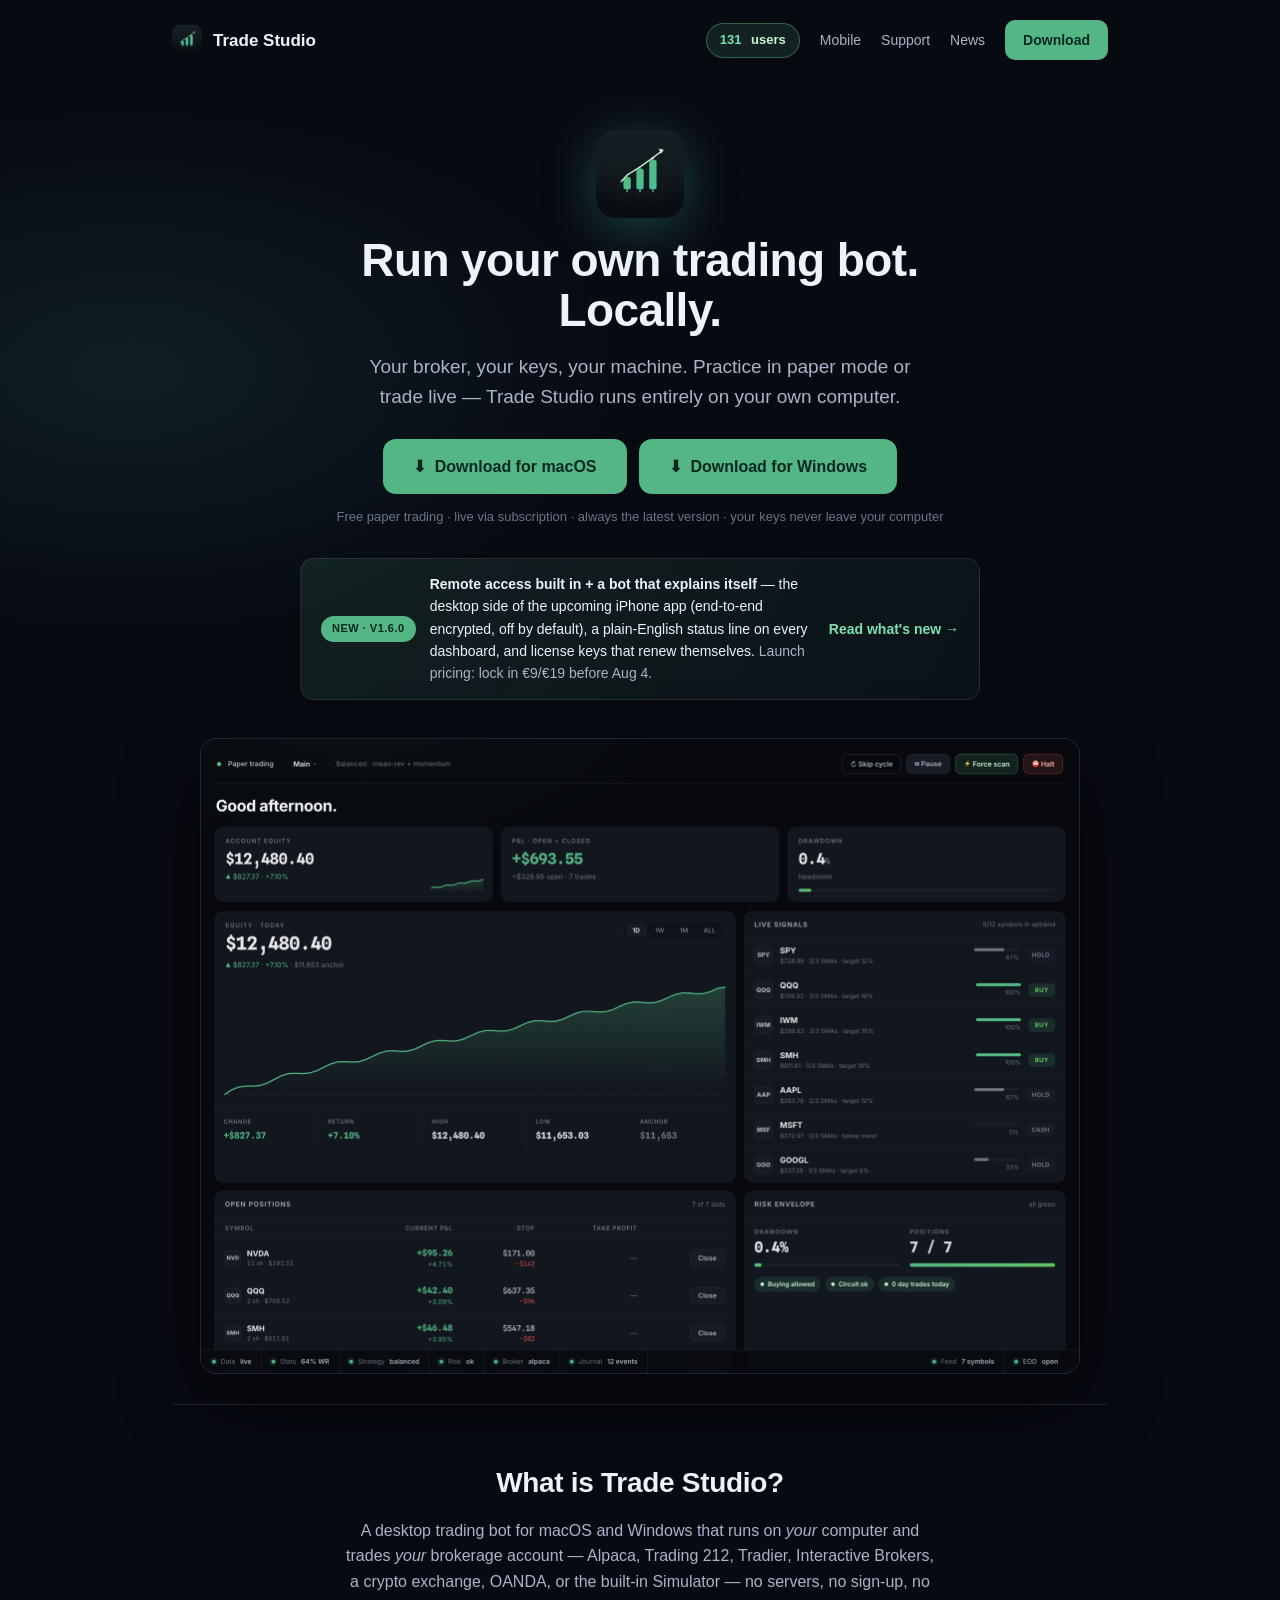
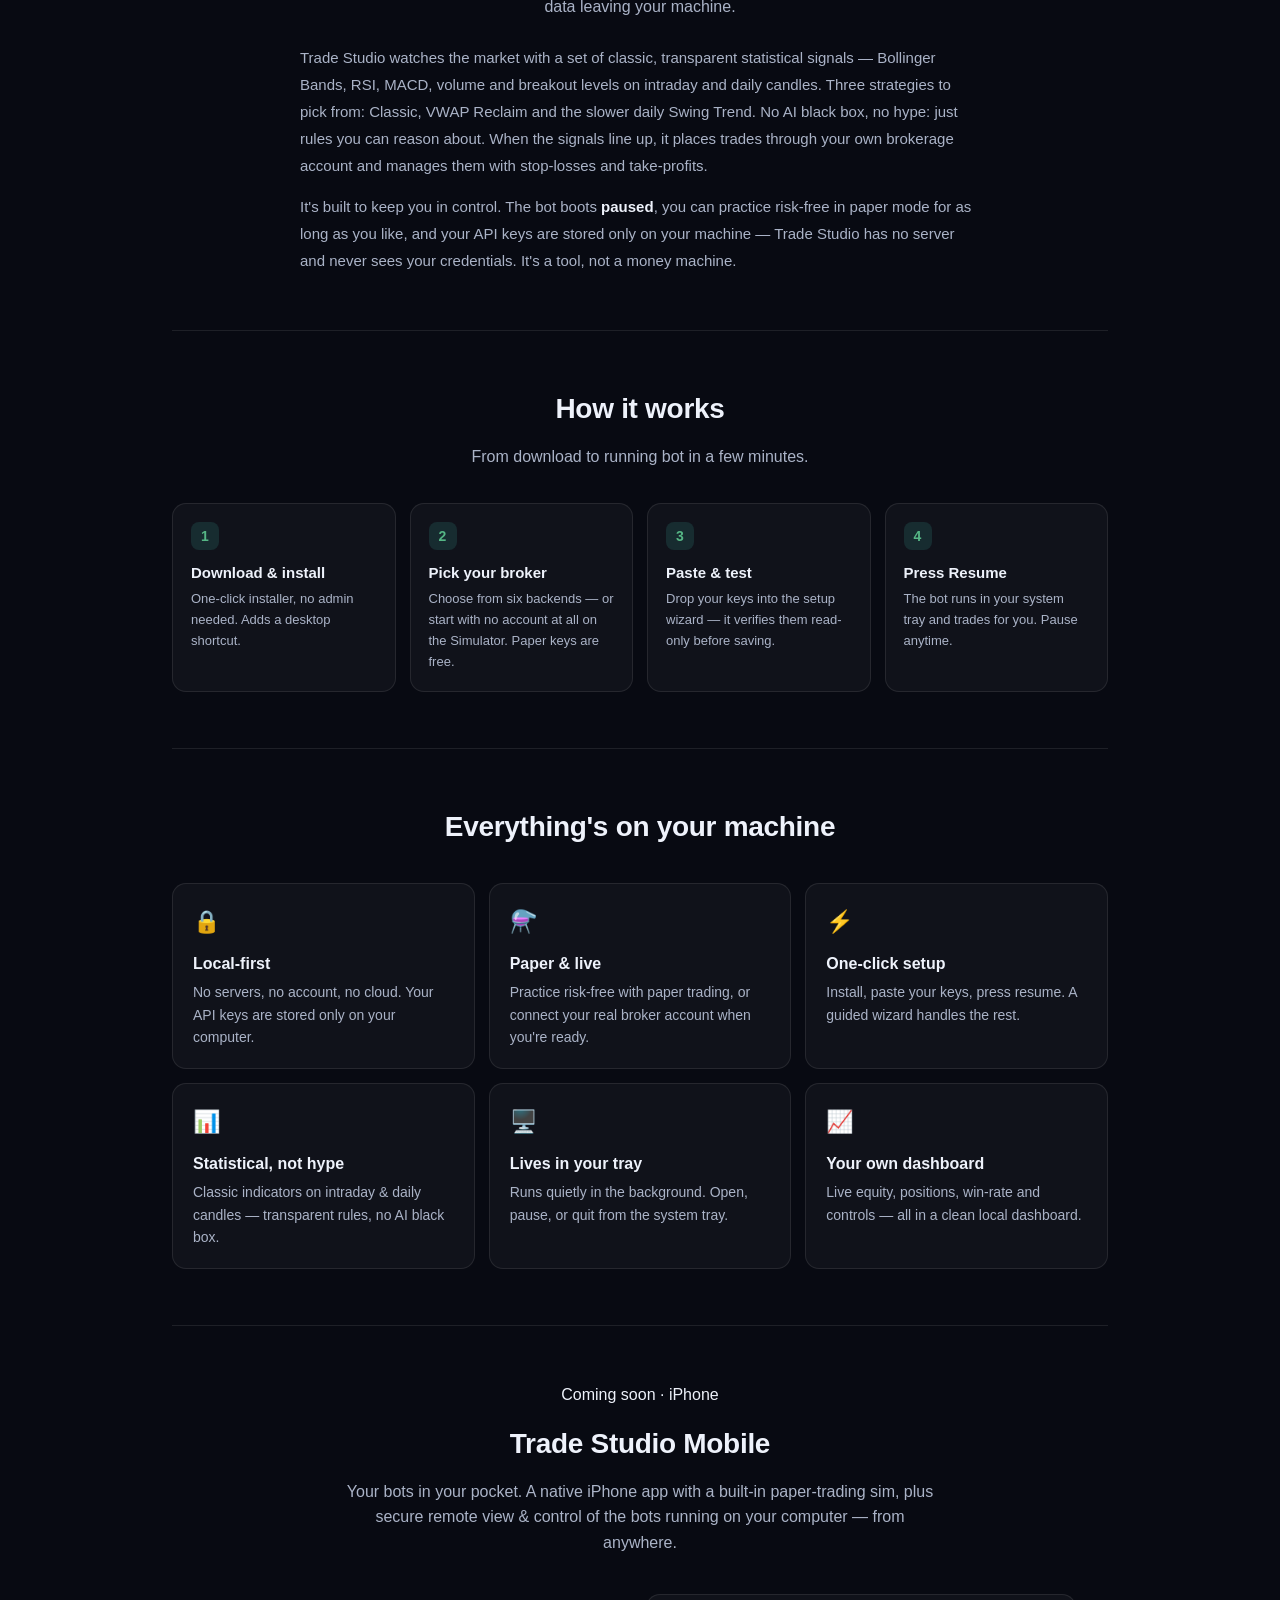
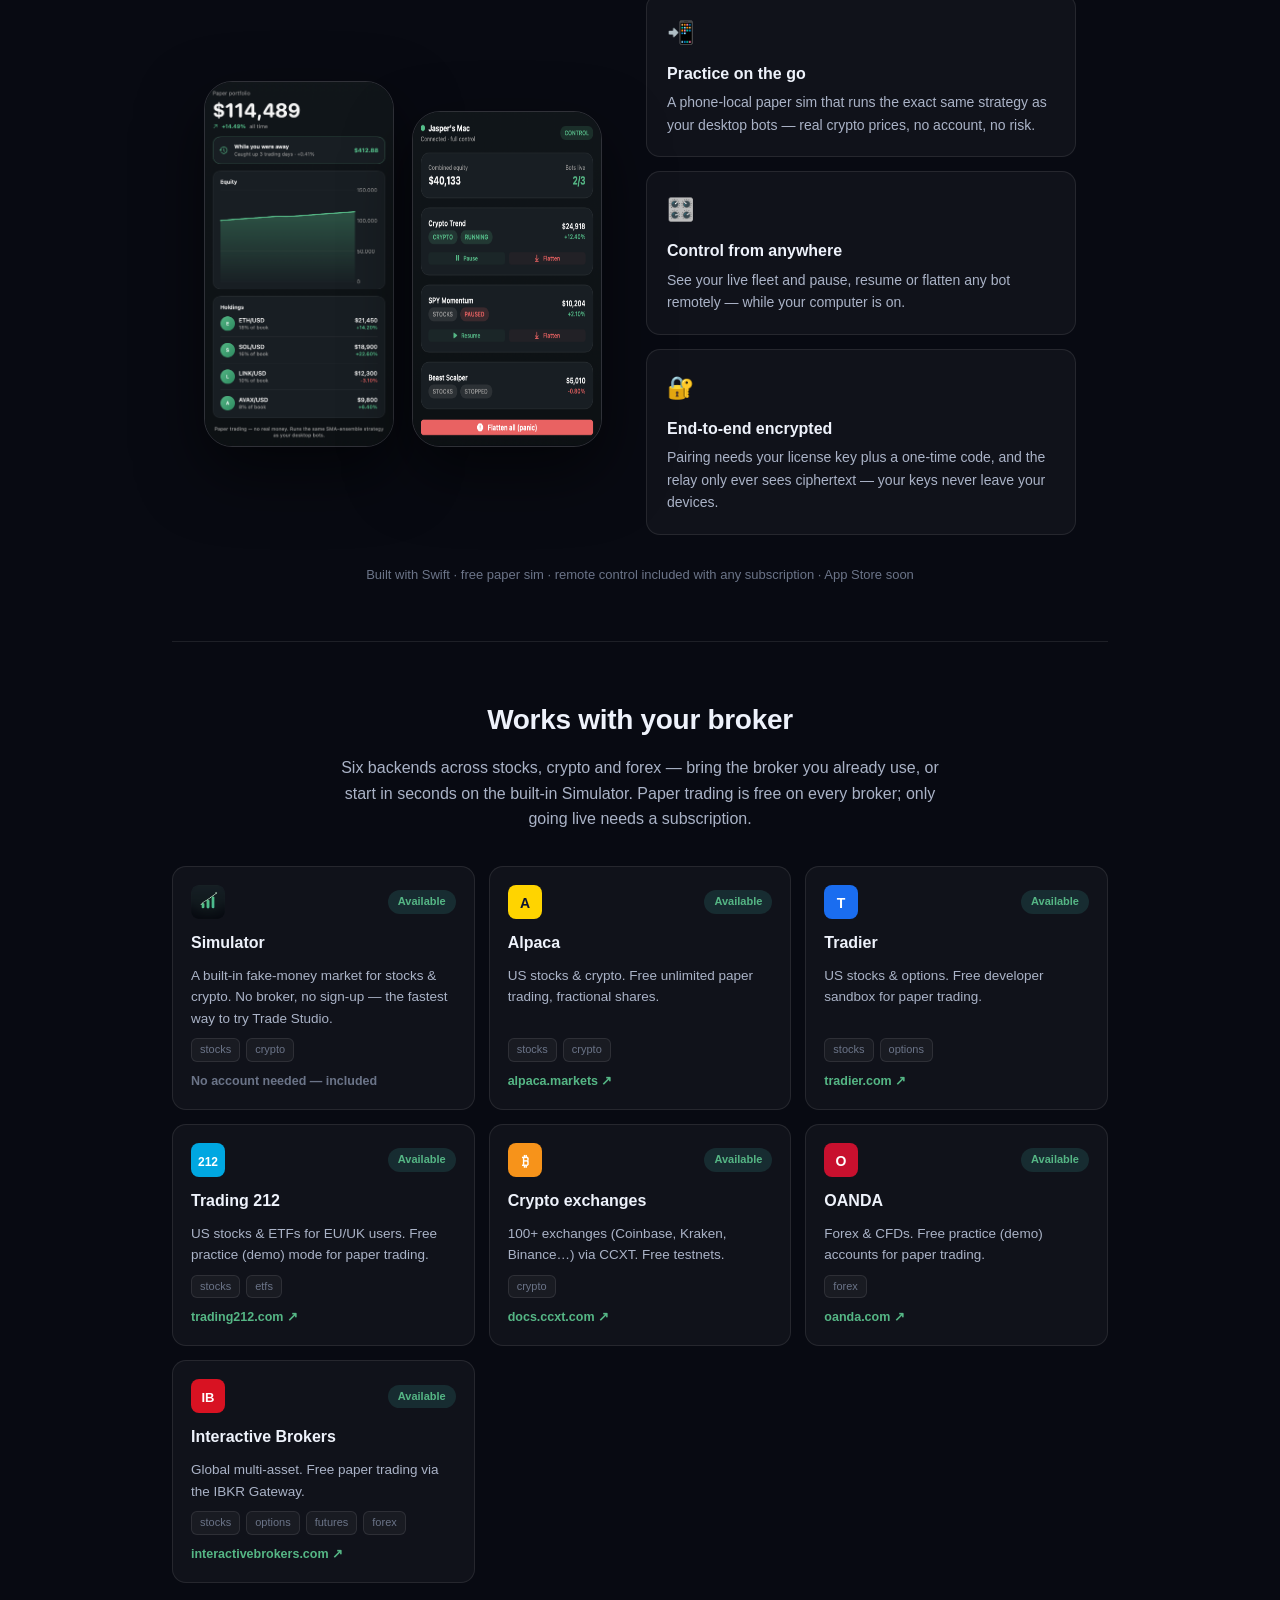
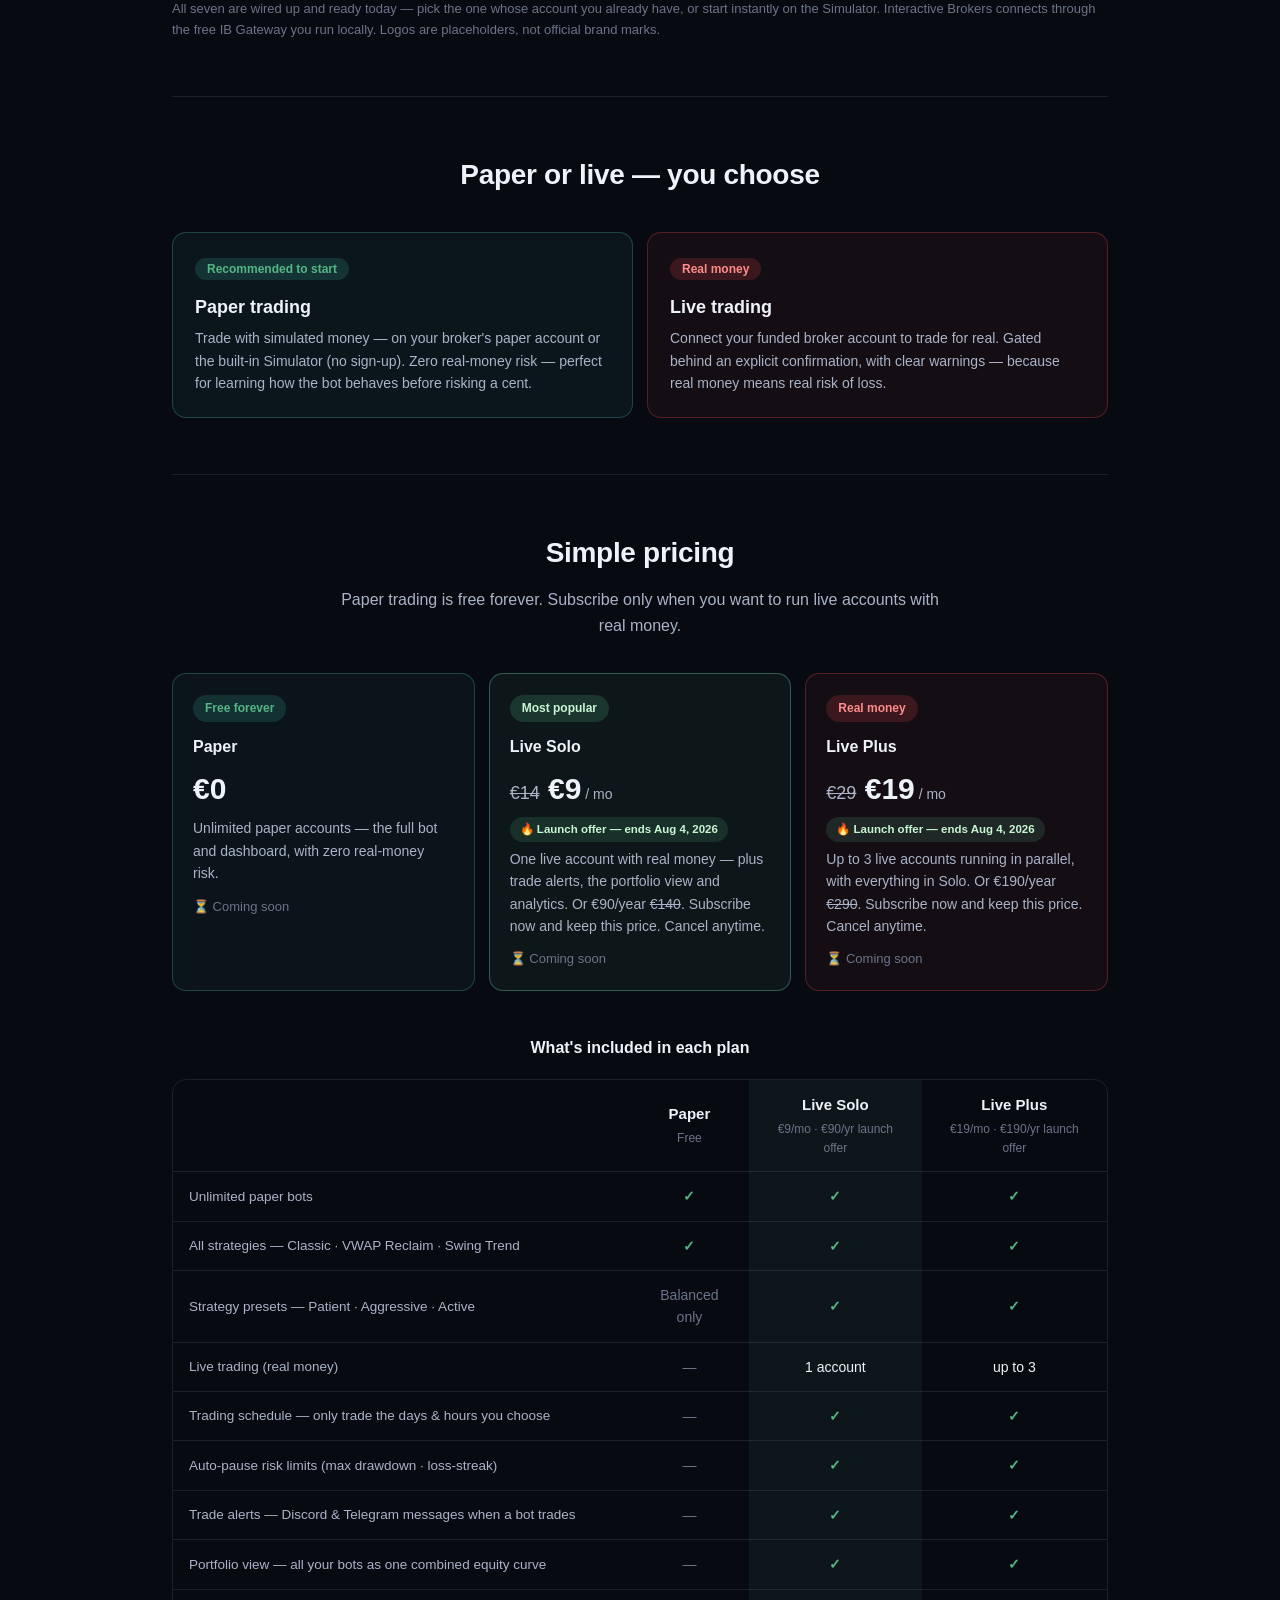
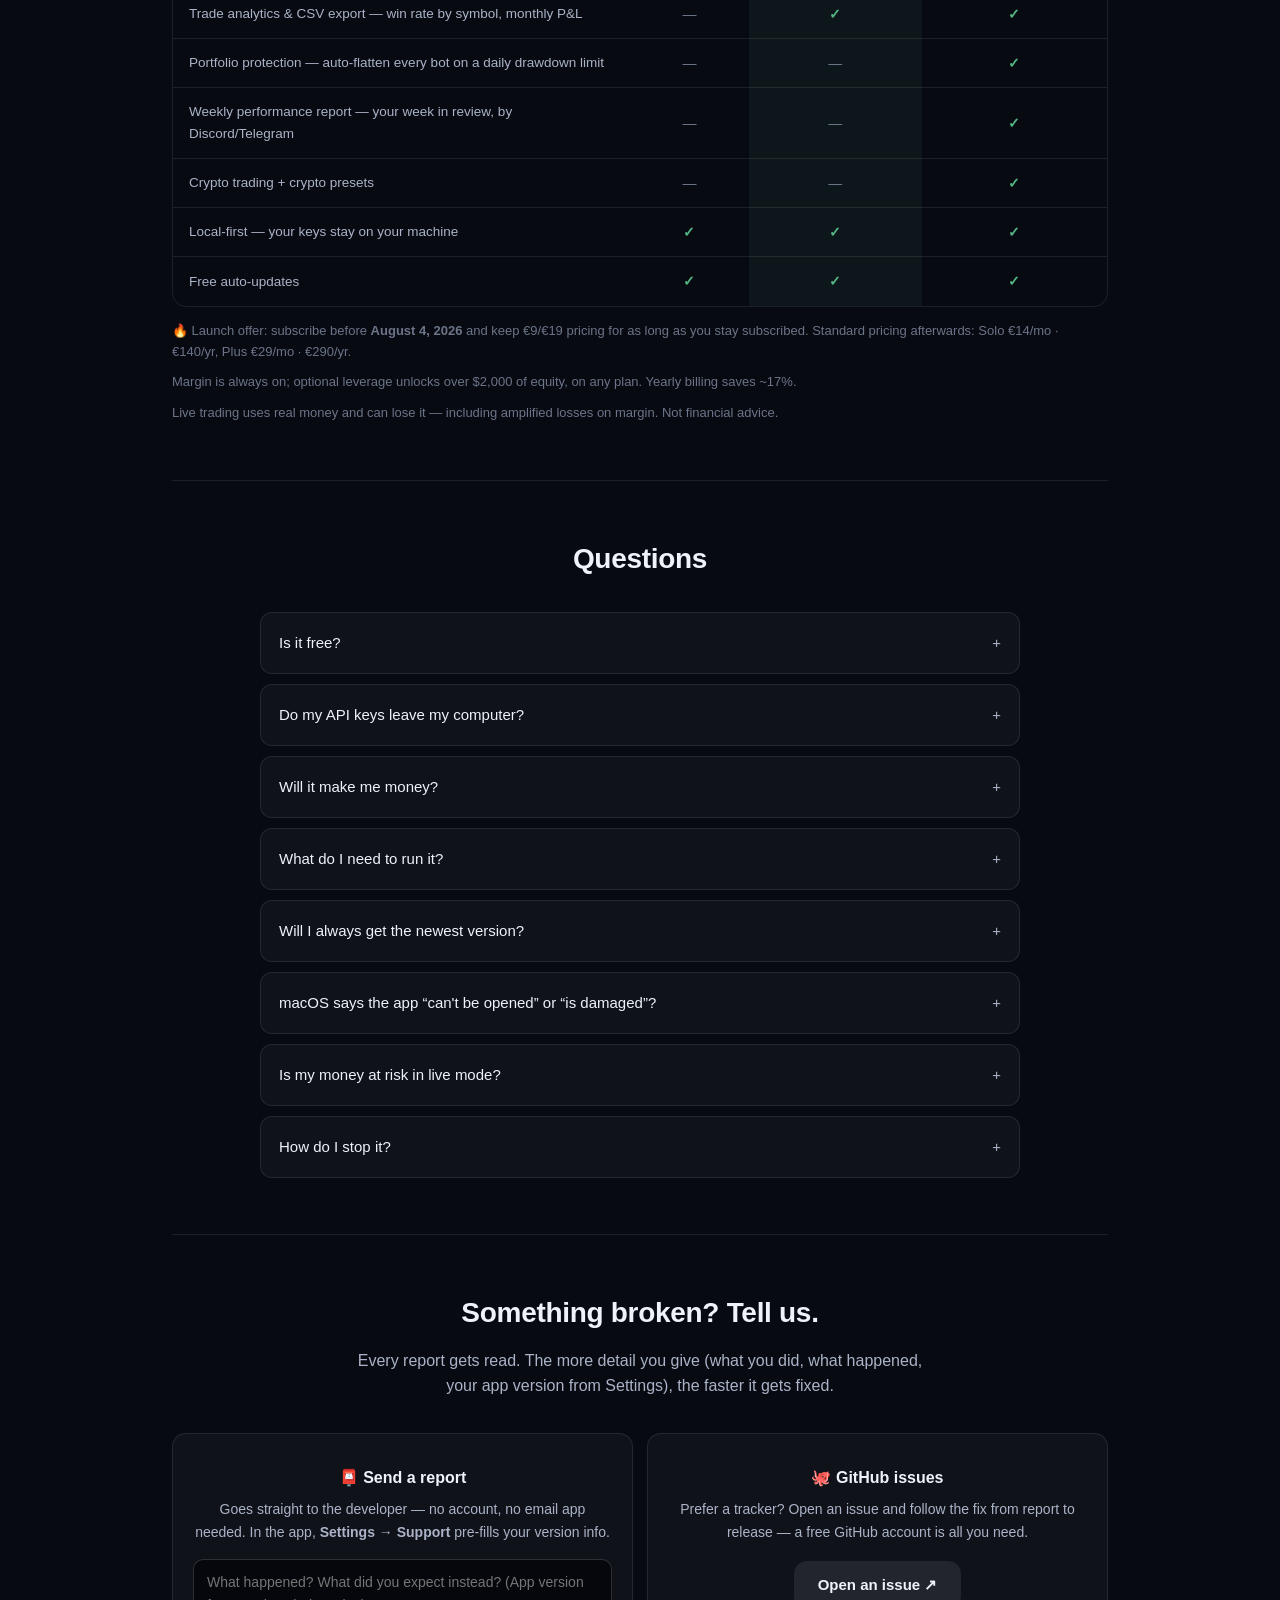
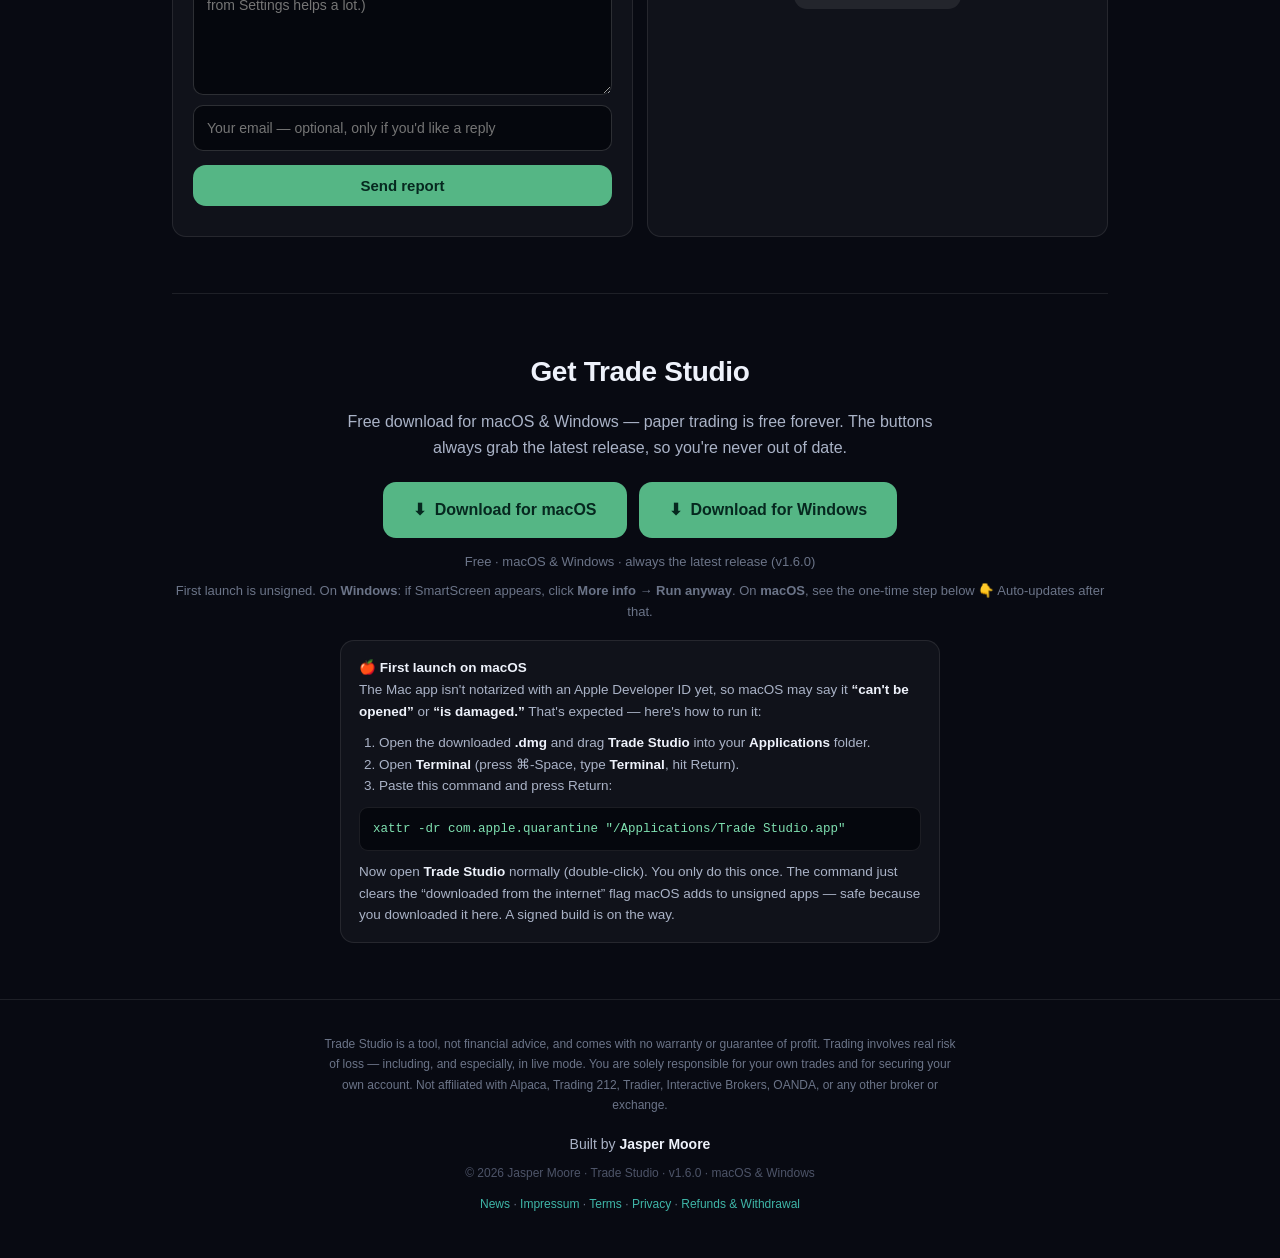
==== index.html @ c2484922 "Support section: report form + GitHub issues Co-Authored-By: Claude Fable 5 <noreply@anthropic.com>" ====
<!DOCTYPE html>
<html lang="en">
<head>
<meta charset="utf-8">
<meta name="viewport" content="width=device-width, initial-scale=1">
<title>Trade Studio — your own local trading bot</title>
<meta name="description" content="Run your own automated trading bot on your own computer. Your broker, your keys, your machine — stocks, crypto and forex. Paper or live. Free download for macOS and Windows.">
<link rel="icon" type="image/png" href="assets/icon.png">
<link rel="apple-touch-icon" href="assets/icon.png">
<meta property="og:title" content="Trade Studio — your own local trading bot">
<meta property="og:description" content="Run your own automated trading bot on your own computer. Your broker, your keys, your machine.">
<meta property="og:image" content="https://tradestudio.digga.ai/assets/og-logo.png">
<meta property="og:type" content="website">
<meta name="twitter:card" content="summary">
<meta name="twitter:image" content="https://tradestudio.digga.ai/assets/og-logo.png">
<style>
  :root{
    --bg:#080a12; --panel:rgba(255,255,255,0.035); --bd:rgba(255,255,255,0.09);
    --bd2:rgba(255,255,255,0.16); --tx:#eef2fb; --mut:#aab3c7; --faint:#6b7488;
    --teal:#55b685; --purple:#3fb6a8;
  }
  *{box-sizing:border-box;margin:0;padding:0}
  body{background:radial-gradient(1100px 520px at 70% -8%, rgba(85,182,133,0.16), transparent 60%),
       radial-gradient(900px 480px at 10% 4%, rgba(63,182,168,0.12), transparent 55%), var(--bg);
       color:var(--tx); font-family:-apple-system,Segoe UI,Roboto,Helvetica,Arial,sans-serif;
       line-height:1.6; -webkit-font-smoothing:antialiased}
  a{color:inherit;text-decoration:none}
  .wrap{max-width:980px;margin:0 auto;padding:0 22px}
  .sec{padding:56px 0;border-top:0.5px solid var(--bd)}
  .sec h2{font-size:28px;font-weight:600;letter-spacing:-0.3px;text-align:center}
  .sec .lead{font-size:16px;color:var(--mut);text-align:center;max-width:600px;margin:12px auto 0}
  nav{display:flex;align-items:center;justify-content:space-between;padding:20px 0}
  .brand{display:flex;align-items:center;gap:11px;font-weight:600;font-size:17px}
  .navdl{background:var(--teal);color:#06281f;font-weight:600;font-size:14px;padding:9px 18px;border-radius:10px}
  .navlink{font-size:14px;color:var(--mut);transition:color .12s}
  .navlink:hover{color:var(--tx)}
  .navright{display:flex;align-items:center;gap:20px}
  .userstab{position:relative;display:inline-flex;align-items:center;gap:6px;font-size:13px;font-weight:600;color:#c8f6d3;background:rgba(85,182,133,0.14);border:0.5px solid rgba(85,182,133,0.45);padding:6px 13px;border-radius:999px;overflow:hidden;white-space:nowrap}
  .userstab .js-users{color:#7fe0b0;font-weight:700}
  .userstab::after{content:"";position:absolute;top:0;left:-60%;width:55%;height:100%;background:linear-gradient(100deg,transparent,rgba(127,224,176,0.38),transparent);transform:skewX(-18deg);animation:usersShine 3.6s ease-in-out infinite;pointer-events:none}
  @keyframes usersShine{0%{left:-60%}60%{left:130%}100%{left:130%}}
  @media(prefers-reduced-motion:reduce){.userstab::after{animation:none}}
  .hero{text-align:center;padding:50px 0 30px}
  .hero h1{font-size:46px;font-weight:600;letter-spacing:-0.6px;line-height:1.08}
  .hero p.tag{font-size:19px;color:var(--mut);margin:16px auto 0;max-width:560px}
  .dl{display:inline-flex;align-items:center;gap:9px;background:var(--teal);color:#06281f;font-weight:600;
      font-size:16px;padding:15px 30px;border-radius:13px;margin-top:26px;transition:transform .12s, box-shadow .12s}
  .dl:hover{transform:translateY(-1px);box-shadow:0 10px 30px rgba(63,182,168,0.25)}
  .micro{font-size:13px;color:var(--faint);margin-top:13px}
  .cmdbox{margin:18px auto 0;max-width:600px;text-align:left;background:var(--panel);border:0.5px solid var(--bd);border-radius:14px;padding:16px 18px;font-size:13.5px;color:var(--mut);line-height:1.6}
  .cmdbox b{color:var(--tx)}
  .cmdbox code{display:block;margin:10px 0;padding:11px 13px;background:#05070d;border:0.5px solid var(--bd);border-radius:9px;color:#7fe0b0;font-family:ui-monospace,SFMono-Regular,Menlo,monospace;font-size:12.5px;overflow-x:auto;white-space:pre;user-select:all;-webkit-user-select:all}
  .newsbanner{display:flex;align-items:center;gap:14px;flex-wrap:wrap;justify-content:center;max-width:680px;margin:30px auto 0;background:linear-gradient(120deg, rgba(85,182,133,0.13), rgba(63,182,168,0.05));border:0.5px solid var(--bd);border-radius:14px;padding:14px 20px;text-align:left}
  .newsbanner .nb-pill{font-size:11px;font-weight:700;letter-spacing:.5px;text-transform:uppercase;color:#06281f;background:var(--teal);border-radius:999px;padding:4px 11px;white-space:nowrap}
  .newsbanner .nb-txt{flex:1;min-width:230px;font-size:14px;color:var(--tx)}
  .newsbanner .nb-txt span{color:var(--mut)}
  .newsbanner a.nb-link{color:#7fe0b0;font-weight:600;font-size:14px;white-space:nowrap}
  .soonbadge{display:inline-flex;align-items:center;gap:8px;background:rgba(85,182,133,0.14);border:0.5px solid rgba(85,182,133,0.4);color:#c8f6d3;font-size:13px;font-weight:600;padding:7px 16px;border-radius:999px;letter-spacing:.3px}
  .dl.soon{background:rgba(255,255,255,0.05);color:var(--mut);border:0.5px solid var(--bd2);box-shadow:none;cursor:default}
  .dl.soon:hover{transform:none;box-shadow:none}
  .navdl.soon{background:rgba(255,255,255,0.06);color:var(--mut)}
  .preview{margin:38px auto 0;max-width:880px;background:#0b1226;border:0.5px solid var(--bd);
           border-radius:16px;overflow:hidden;box-shadow:0 30px 80px rgba(0,0,0,0.45)}
  .pv-bar{display:flex;align-items:center;gap:10px;padding:12px 16px;border-bottom:0.5px solid var(--bd);background:#0d1430}
  .pv-bar .dot{width:8px;height:8px;border-radius:50%;background:var(--teal)}
  .pv-bar .nm{font-size:12px;font-weight:600;color:#9aa4ba;letter-spacing:.7px;text-transform:uppercase}
  .pv-bar .st{font-size:12px;color:var(--faint)}
  .pv-body{padding:18px}
  .pv-card{background:linear-gradient(120deg, rgba(85,182,133,0.14), rgba(63,182,168,0.06));border:0.5px solid var(--bd);border-radius:12px;padding:15px 17px}
  .pv-card .eq{font-size:26px;font-weight:600}
  .pv-card .sub{font-size:13px;color:var(--mut);margin-top:2px}
  .pv-label{font-size:11px;color:var(--faint);letter-spacing:.6px;text-transform:uppercase;margin:18px 0 8px}
  .pv-chart{background:rgba(255,255,255,0.02);border:0.5px solid var(--bd);border-radius:12px;padding:10px}
  .pv-stats{display:grid;grid-template-columns:repeat(auto-fit,minmax(118px,1fr));gap:10px}
  .pv-stat{background:rgba(255,255,255,0.02);border:0.5px solid var(--bd);border-radius:12px;padding:13px 15px}
  .pv-stat .lbl{font-size:10px;color:var(--faint);letter-spacing:.5px;text-transform:uppercase}
  .pv-stat .big{font-size:22px;font-weight:600;margin-top:5px;color:var(--tx)}
  .pv-stat .big .pct{font-size:13px;color:var(--mut)}
  .pv-stat .up{font-size:12px;color:#55c08a;margin-top:3px}
  .pv-stat .sub2{font-size:11px;color:var(--mut);margin-top:3px}
  .pv-sig{margin-top:14px;display:flex;flex-direction:column}
  .pv-sigrow{display:flex;align-items:center;gap:10px;padding:9px 4px;border-top:0.5px solid var(--bd)}
  .pv-sigrow .sy{font-size:13px;font-weight:700;color:var(--tx);width:48px}
  .pv-sigrow .meta{flex:1;font-size:11.5px;color:var(--mut)}
  .pv-sigrow .tag{font-size:10px;font-weight:700;letter-spacing:.4px;padding:3px 9px;border-radius:6px;white-space:nowrap}
  .pv-sigrow .tag.buy{background:rgba(85,182,133,0.16);color:#7fe0b0}
  .pv-sigrow .tag.hold{background:rgba(255,255,255,0.06);color:var(--mut)}
  .pv-sigrow .tag.cash{background:rgba(255,255,255,0.04);color:var(--faint)}
  .pv-ctrls{display:grid;grid-template-columns:repeat(4,1fr);gap:9px;margin-top:14px}
  .chip{background:rgba(255,255,255,0.04);border:0.5px solid var(--bd);border-radius:9px;padding:9px 0;text-align:center;font-size:12px;color:#cdd4e2}
  .chip.go{background:rgba(63,182,168,0.14);border-color:rgba(63,182,168,0.4);color:var(--teal);font-weight:600}
  .watch{display:inline-flex;align-items:center;gap:7px;font-size:14px;color:var(--teal);font-weight:600;margin-top:16px}
  .steps{display:grid;grid-template-columns:repeat(4,1fr);gap:14px;margin-top:34px}
  .step{background:var(--panel);border:0.5px solid var(--bd);border-radius:14px;padding:18px}
  .step .n{width:28px;height:28px;border-radius:8px;background:rgba(63,182,168,0.16);color:var(--teal);font-weight:700;display:flex;align-items:center;justify-content:center;font-size:14px}
  .step h3{font-size:15px;font-weight:600;margin:11px 0 4px}
  .step p{font-size:13px;color:var(--mut)}
  .feats{display:grid;grid-template-columns:repeat(3,1fr);gap:14px;margin-top:34px}
  .feat{background:var(--panel);border:0.5px solid var(--bd);border-radius:14px;padding:20px}
  .feat .ic{font-size:22px}
  .feat h3{font-size:16px;font-weight:600;margin:11px 0 5px}
  .feat p{font-size:14px;color:var(--mut)}
  .brokers{display:grid;grid-template-columns:repeat(3,1fr);gap:14px;margin-top:34px}
  .broker{display:flex;flex-direction:column;gap:9px;background:var(--panel);border:0.5px solid var(--bd);border-radius:14px;padding:18px;color:inherit;transition:transform .12s, border-color .12s}
  a.broker:hover{transform:translateY(-2px);border-color:var(--bd2)}
  .bk-top{display:flex;align-items:center;justify-content:space-between}
  .bk-logo{display:inline-flex}
  .bk-badge{font-size:11px;font-weight:600;padding:3px 10px;border-radius:999px}
  .bk-badge.ok{background:rgba(63,182,168,0.16);color:var(--teal)}
  .bk-badge.soon{background:rgba(85,182,133,0.16);color:#c8f6d3}
  .broker h3{font-size:16px;font-weight:600;margin-top:2px}
  .broker p{font-size:13.5px;color:var(--mut);flex:1}
  .bk-tags{display:flex;flex-wrap:wrap;gap:6px}
  .bk-tags span{font-size:11px;color:var(--faint);background:rgba(255,255,255,0.04);border:0.5px solid var(--bd);border-radius:6px;padding:2px 8px}
  .bk-link{font-size:12.5px;color:var(--teal);font-weight:600}
  .broker.builtin .bk-link{color:var(--faint)}
  .cmp-title{font-size:16px;font-weight:600;text-align:center;margin-top:44px}
  .cmp-wrap{overflow-x:auto;margin-top:18px;border:0.5px solid var(--bd);border-radius:14px}
  .cmp{width:100%;min-width:580px;border-collapse:collapse;font-size:14px}
  .cmp th,.cmp td{padding:13px 16px;text-align:center;border-bottom:0.5px solid var(--bd)}
  .cmp tbody tr:last-child th,.cmp tbody tr:last-child td{border-bottom:0}
  .cmp thead th{font-size:15px;font-weight:600;color:var(--tx)}
  .cmp thead th small{display:block;font-size:12px;font-weight:500;color:var(--faint);margin-top:3px}
  .cmp tbody th{text-align:left;font-weight:500;color:var(--mut);font-size:13.5px}
  .cmp td{color:var(--tx)}
  .cmp .yes{color:var(--teal);font-weight:700}
  .cmp .no{color:var(--faint)}
  .cmp .hl{background:rgba(85,182,133,0.07)}
  .modes{display:grid;grid-template-columns:1fr 1fr;gap:14px;margin-top:34px}
  .mode{border-radius:14px;padding:22px;border:0.5px solid var(--bd)}
  .mode.paper{background:rgba(63,182,168,0.07);border-color:rgba(63,182,168,0.3)}
  .mode.live{background:rgba(226,75,74,0.06);border-color:rgba(226,75,74,0.3)}
  .mode .badge{font-size:12px;font-weight:600;padding:4px 12px;border-radius:999px}
  .mode.paper .badge{background:rgba(63,182,168,0.18);color:var(--teal)}
  .mode.live .badge{background:rgba(226,75,74,0.18);color:#ff8c8c}
  .mode h3{font-size:18px;font-weight:600;margin:12px 0 6px}
  .mode p{font-size:14px;color:var(--mut)}
  .faq{max-width:760px;margin:30px auto 0;display:flex;flex-direction:column;gap:10px}
  .faq details{background:var(--panel);border:0.5px solid var(--bd);border-radius:12px;padding:4px 18px}
  .faq summary{cursor:pointer;padding:14px 0;font-weight:500;font-size:15px;list-style:none}
  .faq summary::-webkit-details-marker{display:none}
  .faq summary::after{content:"+";float:right;color:var(--mut)}
  .faq details[open] summary::after{content:"–"}
  .faq p{font-size:14px;color:var(--mut);padding:0 0 16px}
  .cta{text-align:center}
  footer{border-top:0.5px solid var(--bd);padding:34px 0 44px;text-align:center}
  footer .disc{font-size:12px;color:var(--faint);max-width:640px;margin:0 auto;line-height:1.7}
  footer .by{font-size:14px;color:var(--mut);margin-top:18px}
  footer .by b{color:var(--tx);font-weight:600}
  footer .cr{font-size:12px;color:#4d5468;margin-top:8px}
  @media(max-width:760px){.hero h1{font-size:34px}.feats,.steps,.modes,.brokers,.pv-ctrls{grid-template-columns:1fr}.pv-ctrls{grid-template-columns:repeat(2,1fr)}}
</style>
</head>
<body>
<div class="wrap">
  <nav>
    <span class="brand">
      <img src="assets/icon.png" width="30" height="30" alt="Trade Studio" style="display:block">
      Trade Studio
    </span>
    <span class="navright">
      <span class="userstab" title="Installs to date, from GitHub release downloads"><span class="js-users">131</span>&nbsp;users</span>
      <a class="navlink" href="#mobile">Mobile</a>
      <a class="navlink" href="#support">Support</a>
      <a class="navlink" href="news.html">News</a>
      <a class="navdl" href="#get">Download</a>
    </span>
  </nav>

  <section class="hero">
    <img src="assets/icon.png" width="88" height="88" alt="Trade Studio" style="display:block;margin:0 auto;filter:drop-shadow(0 10px 26px rgba(63,182,168,.34))">
    <h1 style="margin-top:18px">Run your own trading bot.<br>Locally.</h1>
    <p class="tag">Your broker, your keys, your machine. Practice in paper mode or trade live — Trade Studio runs entirely on your own computer.</p>
    <div style="display:flex;gap:12px;justify-content:center;flex-wrap:wrap;margin-top:26px">
      <a class="dl" href="https://github.com/moorejasper060-oss/trade-studio/releases/latest/download/TradeStudio.dmg" style="margin-top:0">⬇&nbsp; Download for macOS</a>
      <a class="dl" href="https://github.com/moorejasper060-oss/trade-studio/releases/latest/download/TradeStudio-Setup.exe" style="margin-top:0">⬇&nbsp; Download for Windows</a>
    </div>
    <div class="micro">Free paper trading · live via subscription · always the latest version · your keys never leave your computer</div>

    <div class="newsbanner">
      <span class="nb-pill">New · v1.6.0</span>
      <div class="nb-txt"><b>Remote access built in + a bot that explains itself</b> — the desktop side of the upcoming iPhone app (end-to-end encrypted, off by default), a plain-English status line on every dashboard, and license keys that renew themselves. <span>Launch pricing: lock in €9/€19 before Aug 4.</span></div>
      <a class="nb-link" href="news.html">Read what's new →</a>
    </div>

    <div class="preview" aria-label="The Trade Studio dashboard">
      <img src="assets/dashboard.png" width="1760" height="1271" loading="lazy"
           alt="The Trade Studio dashboard — live account equity, profit and loss, signals and open positions"
           style="display:block;width:100%;height:auto">
    </div>
  </section>

  <section class="sec">
    <h2>What is Trade Studio?</h2>
    <p class="lead">A desktop trading bot for macOS and Windows that runs on <em>your</em> computer and trades <em>your</em> brokerage account — Alpaca, Trading 212, Tradier, Interactive Brokers, a crypto exchange, OANDA, or the built-in Simulator — no servers, no sign-up, no data leaving your machine.</p>
    <div style="max-width:680px;margin:24px auto 0;color:var(--mut);font-size:15px;line-height:1.8">
      <p>Trade Studio watches the market with a set of classic, transparent statistical signals — Bollinger Bands, RSI, MACD, volume and breakout levels on intraday and daily candles. Three strategies to pick from: Classic, VWAP Reclaim and the slower daily Swing Trend. No AI black box, no hype: just rules you can reason about. When the signals line up, it places trades through your own brokerage account and manages them with stop-losses and take-profits.</p>
      <p style="margin-top:14px">It's built to keep you in control. The bot boots <strong style="color:var(--tx)">paused</strong>, you can practice risk-free in paper mode for as long as you like, and your API keys are stored only on your machine — Trade Studio has no server and never sees your credentials. It's a tool, not a money machine.</p>
    </div>
  </section>

  <section class="sec" id="how">
    <h2>How it works</h2>
    <p class="lead">From download to running bot in a few minutes.</p>
    <div class="steps">
      <div class="step"><div class="n">1</div><h3>Download &amp; install</h3><p>One-click installer, no admin needed. Adds a desktop shortcut.</p></div>
      <div class="step"><div class="n">2</div><h3>Pick your broker</h3><p>Choose from six backends — or start with no account at all on the Simulator. Paper keys are free.</p></div>
      <div class="step"><div class="n">3</div><h3>Paste &amp; test</h3><p>Drop your keys into the setup wizard — it verifies them read-only before saving.</p></div>
      <div class="step"><div class="n">4</div><h3>Press Resume</h3><p>The bot runs in your system tray and trades for you. Pause anytime.</p></div>
    </div>
  </section>

  <section class="sec">
    <h2>Everything's on your machine</h2>
    <div class="feats">
      <div class="feat"><div class="ic">🔒</div><h3>Local-first</h3><p>No servers, no account, no cloud. Your API keys are stored only on your computer.</p></div>
      <div class="feat"><div class="ic">⚗️</div><h3>Paper &amp; live</h3><p>Practice risk-free with paper trading, or connect your real broker account when you're ready.</p></div>
      <div class="feat"><div class="ic">⚡</div><h3>One-click setup</h3><p>Install, paste your keys, press resume. A guided wizard handles the rest.</p></div>
      <div class="feat"><div class="ic">📊</div><h3>Statistical, not hype</h3><p>Classic indicators on intraday &amp; daily candles — transparent rules, no AI black box.</p></div>
      <div class="feat"><div class="ic">🖥️</div><h3>Lives in your tray</h3><p>Runs quietly in the background. Open, pause, or quit from the system tray.</p></div>
      <div class="feat"><div class="ic">📈</div><h3>Your own dashboard</h3><p>Live equity, positions, win-rate and controls — all in a clean local dashboard.</p></div>
    </div>
  </section>

  <section class="sec" id="mobile">
    <div style="text-align:center">
      <span class="nb-pill" style="display:inline-block;margin-bottom:14px">Coming soon · iPhone</span>
      <h2>Trade Studio Mobile</h2>
      <p class="lead">Your bots in your pocket. A native iPhone app with a built-in paper-trading sim, plus secure remote view &amp; control of the bots running on your computer — from anywhere.</p>
    </div>
    <div style="display:flex;gap:44px;align-items:center;justify-content:center;flex-wrap:wrap;margin-top:38px">
      <div style="display:flex;gap:18px;flex-shrink:0">
        <img src="assets/mobile-sim.png" alt="Trade Studio Mobile — the paper-trading sim" width="190" loading="lazy"
             style="width:190px;height:auto;border-radius:28px;border:1px solid var(--bd2);box-shadow:0 26px 64px rgba(0,0,0,.55)">
        <img src="assets/mobile-remote.png" alt="Trade Studio Mobile — remote control of your bots" width="190" loading="lazy"
             style="width:190px;height:auto;border-radius:28px;border:1px solid var(--bd2);box-shadow:0 26px 64px rgba(0,0,0,.55);margin-top:30px">
      </div>
      <div style="display:flex;flex-direction:column;gap:14px;max-width:430px">
        <div class="feat"><div class="ic">📲</div><h3>Practice on the go</h3><p>A phone-local paper sim that runs the exact same strategy as your desktop bots — real crypto prices, no account, no risk.</p></div>
        <div class="feat"><div class="ic">🎛️</div><h3>Control from anywhere</h3><p>See your live fleet and pause, resume or flatten any bot remotely — while your computer is on.</p></div>
        <div class="feat"><div class="ic">🔐</div><h3>End-to-end encrypted</h3><p>Pairing needs your license key plus a one-time code, and the relay only ever sees ciphertext — your keys never leave your devices.</p></div>
      </div>
    </div>
    <p class="micro" style="text-align:center;margin-top:30px">Built with Swift · free paper sim · remote control included with any subscription · App Store soon</p>
  </section>

  <section class="sec" id="brokers">
    <h2>Works with your broker</h2>
    <p class="lead">Six backends across stocks, crypto and forex — bring the broker you already use, or start in seconds on the built-in Simulator. Paper trading is free on every broker; only going live needs a subscription.</p>
    <div class="brokers">

      <div class="broker builtin">
        <div class="bk-top">
          <span class="bk-logo"><img src="assets/icon.png" width="34" height="34" alt="Simulator" style="display:block;border-radius:8px"></span>
          <span class="bk-badge ok">Available</span>
        </div>
        <h3>Simulator</h3>
        <p>A built-in fake-money market for stocks &amp; crypto. No broker, no sign-up — the fastest way to try Trade Studio.</p>
        <div class="bk-tags"><span>stocks</span><span>crypto</span></div>
        <span class="bk-link">No account needed — included</span>
      </div>

      <a class="broker" href="https://alpaca.markets" target="_blank" rel="noopener">
        <div class="bk-top">
          <span class="bk-logo"><svg width="34" height="34" viewBox="0 0 34 34" xmlns="http://www.w3.org/2000/svg"><rect width="34" height="34" rx="8" fill="#FFD400"/><text x="17" y="23" font-family="-apple-system,Segoe UI,Helvetica,sans-serif" font-size="14" font-weight="700" fill="#0c1430" text-anchor="middle">A</text></svg></span>
          <span class="bk-badge ok">Available</span>
        </div>
        <h3>Alpaca</h3>
        <p>US stocks &amp; crypto. Free unlimited paper trading, fractional shares.</p>
        <div class="bk-tags"><span>stocks</span><span>crypto</span></div>
        <span class="bk-link">alpaca.markets ↗</span>
      </a>

      <a class="broker" href="https://tradier.com" target="_blank" rel="noopener">
        <div class="bk-top">
          <span class="bk-logo"><svg width="34" height="34" viewBox="0 0 34 34" xmlns="http://www.w3.org/2000/svg"><rect width="34" height="34" rx="8" fill="#1A6DF0"/><text x="17" y="23" font-family="-apple-system,Segoe UI,Helvetica,sans-serif" font-size="14" font-weight="700" fill="#ffffff" text-anchor="middle">T</text></svg></span>
          <span class="bk-badge ok">Available</span>
        </div>
        <h3>Tradier</h3>
        <p>US stocks &amp; options. Free developer sandbox for paper trading.</p>
        <div class="bk-tags"><span>stocks</span><span>options</span></div>
        <span class="bk-link">tradier.com ↗</span>
      </a>

      <a class="broker" href="https://www.trading212.com" target="_blank" rel="noopener">
        <div class="bk-top">
          <span class="bk-logo"><svg width="34" height="34" viewBox="0 0 34 34" xmlns="http://www.w3.org/2000/svg"><rect width="34" height="34" rx="8" fill="#00A7E1"/><text x="17" y="23" font-family="-apple-system,Segoe UI,Helvetica,sans-serif" font-size="12" font-weight="700" fill="#ffffff" text-anchor="middle">212</text></svg></span>
          <span class="bk-badge ok">Available</span>
        </div>
        <h3>Trading 212</h3>
        <p>US stocks &amp; ETFs for EU/UK users. Free practice (demo) mode for paper trading.</p>
        <div class="bk-tags"><span>stocks</span><span>etfs</span></div>
        <span class="bk-link">trading212.com ↗</span>
      </a>

      <a class="broker" href="https://docs.ccxt.com" target="_blank" rel="noopener">
        <div class="bk-top">
          <span class="bk-logo"><svg width="34" height="34" viewBox="0 0 34 34" xmlns="http://www.w3.org/2000/svg"><rect width="34" height="34" rx="8" fill="#F7931A"/><text x="17" y="23" font-family="-apple-system,Segoe UI,Helvetica,sans-serif" font-size="14" font-weight="700" fill="#ffffff" text-anchor="middle">₿</text></svg></span>
          <span class="bk-badge ok">Available</span>
        </div>
        <h3>Crypto exchanges</h3>
        <p>100+ exchanges (Coinbase, Kraken, Binance…) via CCXT. Free testnets.</p>
        <div class="bk-tags"><span>crypto</span></div>
        <span class="bk-link">docs.ccxt.com ↗</span>
      </a>

      <a class="broker" href="https://www.oanda.com" target="_blank" rel="noopener">
        <div class="bk-top">
          <span class="bk-logo"><svg width="34" height="34" viewBox="0 0 34 34" xmlns="http://www.w3.org/2000/svg"><rect width="34" height="34" rx="8" fill="#C8102E"/><text x="17" y="23" font-family="-apple-system,Segoe UI,Helvetica,sans-serif" font-size="14" font-weight="700" fill="#ffffff" text-anchor="middle">O</text></svg></span>
          <span class="bk-badge ok">Available</span>
        </div>
        <h3>OANDA</h3>
        <p>Forex &amp; CFDs. Free practice (demo) accounts for paper trading.</p>
        <div class="bk-tags"><span>forex</span></div>
        <span class="bk-link">oanda.com ↗</span>
      </a>

      <a class="broker" href="https://www.interactivebrokers.com" target="_blank" rel="noopener">
        <div class="bk-top">
          <span class="bk-logo"><svg width="34" height="34" viewBox="0 0 34 34" xmlns="http://www.w3.org/2000/svg"><rect width="34" height="34" rx="8" fill="#D81222"/><text x="17" y="23" font-family="-apple-system,Segoe UI,Helvetica,sans-serif" font-size="13" font-weight="700" fill="#ffffff" text-anchor="middle">IB</text></svg></span>
          <span class="bk-badge ok">Available</span>
        </div>
        <h3>Interactive Brokers</h3>
        <p>Global multi-asset. Free paper trading via the IBKR Gateway.</p>
        <div class="bk-tags"><span>stocks</span><span>options</span><span>futures</span><span>forex</span></div>
        <span class="bk-link">interactivebrokers.com ↗</span>
      </a>

    </div>
    <div class="micro" style="margin-top:16px">All seven are wired up and ready today — pick the one whose account you already have, or start instantly on the Simulator. Interactive Brokers connects through the free IB Gateway you run locally. Logos are placeholders, not official brand marks.</div>
  </section>

  <section class="sec">
    <h2>Paper or live — you choose</h2>
    <div class="modes">
      <div class="mode paper"><span class="badge">Recommended to start</span><h3>Paper trading</h3><p>Trade with simulated money — on your broker's paper account or the built-in Simulator (no sign-up). Zero real-money risk — perfect for learning how the bot behaves before risking a cent.</p></div>
      <div class="mode live"><span class="badge">Real money</span><h3>Live trading</h3><p>Connect your funded broker account to trade for real. Gated behind an explicit confirmation, with clear warnings — because real money means real risk of loss.</p></div>
    </div>
  </section>

  <section class="sec" id="pricing">
    <h2>Simple pricing</h2>
    <p class="lead">Paper trading is free forever. Subscribe only when you want to run live accounts with real money.</p>
    <div class="feats" style="margin-top:34px">
      <div class="feat" style="border-color:rgba(63,182,168,0.3);background:rgba(63,182,168,0.06)">
        <span style="display:inline-block;font-size:12px;font-weight:600;padding:4px 12px;border-radius:999px;background:rgba(63,182,168,0.18);color:var(--teal)">Free forever</span>
        <h3 style="margin-top:12px">Paper</h3>
        <p style="font-size:30px;font-weight:700;color:var(--tx);margin:6px 0 4px">€0</p>
        <p>Unlimited paper accounts — the full bot and dashboard, with zero real-money risk.</p>
        <div class="micro" style="margin-top:12px">⏳ Coming soon</div>
      </div>
      <div class="feat" style="border-color:rgba(85,182,133,0.45);background:rgba(85,182,133,0.07)">
        <span style="display:inline-block;font-size:12px;font-weight:600;padding:4px 12px;border-radius:999px;background:rgba(85,182,133,0.2);color:#c8f6d3">Most popular</span>
        <h3 style="margin-top:12px">Live Solo</h3>
        <p style="font-size:30px;font-weight:700;color:var(--tx);margin:6px 0 4px"><s style="font-size:18px;font-weight:500;color:var(--mut)">€14</s> €9<small style="font-size:14px;font-weight:500;color:var(--mut)"> / mo</small></p>
        <p style="margin:0 0 6px"><span style="display:inline-block;font-size:11.5px;font-weight:600;padding:3px 10px;border-radius:999px;background:rgba(85,182,133,0.16);color:#c8f6d3">🔥 Launch offer — ends Aug 4, 2026</span></p>
        <p>One live account with real money — plus trade alerts, the portfolio view and analytics. Or €90/year <s style="color:var(--mut)">€140</s>. Subscribe now and keep this price. Cancel anytime.</p>
        <div class="micro" style="margin-top:12px">⏳ Coming soon</div>
      </div>
      <div class="feat" style="border-color:rgba(226,75,74,0.3);background:rgba(226,75,74,0.06)">
        <span style="display:inline-block;font-size:12px;font-weight:600;padding:4px 12px;border-radius:999px;background:rgba(226,75,74,0.18);color:#ff8c8c">Real money</span>
        <h3 style="margin-top:12px">Live Plus</h3>
        <p style="font-size:30px;font-weight:700;color:var(--tx);margin:6px 0 4px"><s style="font-size:18px;font-weight:500;color:var(--mut)">€29</s> €19<small style="font-size:14px;font-weight:500;color:var(--mut)"> / mo</small></p>
        <p style="margin:0 0 6px"><span style="display:inline-block;font-size:11.5px;font-weight:600;padding:3px 10px;border-radius:999px;background:rgba(85,182,133,0.16);color:#c8f6d3">🔥 Launch offer — ends Aug 4, 2026</span></p>
        <p>Up to 3 live accounts running in parallel, with everything in Solo. Or €190/year <s style="color:var(--mut)">€290</s>. Subscribe now and keep this price. Cancel anytime.</p>
        <div class="micro" style="margin-top:12px">⏳ Coming soon</div>
      </div>
    </div>
    <h3 class="cmp-title">What's included in each plan</h3>
    <div class="cmp-wrap">
      <table class="cmp">
        <thead>
          <tr>
            <th></th>
            <th>Paper<small>Free</small></th>
            <th class="hl">Live Solo<small>€9/mo · €90/yr launch offer</small></th>
            <th>Live Plus<small>€19/mo · €190/yr launch offer</small></th>
          </tr>
        </thead>
        <tbody>
          <tr><th>Unlimited paper bots</th><td class="yes">✓</td><td class="hl yes">✓</td><td class="yes">✓</td></tr>
          <tr><th>All strategies — Classic · VWAP Reclaim · Swing Trend</th><td class="yes">✓</td><td class="hl yes">✓</td><td class="yes">✓</td></tr>
          <tr><th>Strategy presets — Patient · Aggressive · Active</th><td class="no">Balanced only</td><td class="hl yes">✓</td><td class="yes">✓</td></tr>
          <tr><th>Live trading (real money)</th><td class="no">—</td><td class="hl">1 account</td><td>up to 3</td></tr>
          <tr><th>Trading schedule — only trade the days &amp; hours you choose</th><td class="no">—</td><td class="hl yes">✓</td><td class="yes">✓</td></tr>
          <tr><th>Auto-pause risk limits (max drawdown · loss-streak)</th><td class="no">—</td><td class="hl yes">✓</td><td class="yes">✓</td></tr>
          <tr><th>Trade alerts — Discord &amp; Telegram messages when a bot trades</th><td class="no">—</td><td class="hl yes">✓</td><td class="yes">✓</td></tr>
          <tr><th>Portfolio view — all your bots as one combined equity curve</th><td class="no">—</td><td class="hl yes">✓</td><td class="yes">✓</td></tr>
          <tr><th>Trade analytics &amp; CSV export — win rate by symbol, monthly P&amp;L</th><td class="no">—</td><td class="hl yes">✓</td><td class="yes">✓</td></tr>
          <tr><th>Portfolio protection — auto-flatten every bot on a daily drawdown limit</th><td class="no">—</td><td class="hl no">—</td><td class="yes">✓</td></tr>
          <tr><th>Weekly performance report — your week in review, by Discord/Telegram</th><td class="no">—</td><td class="hl no">—</td><td class="yes">✓</td></tr>
          <tr><th>Crypto trading + crypto presets</th><td class="no">—</td><td class="hl no">—</td><td class="yes">✓</td></tr>
          <tr><th>Local-first — your keys stay on your machine</th><td class="yes">✓</td><td class="hl yes">✓</td><td class="yes">✓</td></tr>
          <tr><th>Free auto-updates</th><td class="yes">✓</td><td class="hl yes">✓</td><td class="yes">✓</td></tr>
        </tbody>
      </table>
    </div>
    <div class="micro" style="margin-top:14px">🔥 Launch offer: subscribe before <b>August 4, 2026</b> and keep €9/€19 pricing for as long as you stay subscribed. Standard pricing afterwards: Solo €14/mo · €140/yr, Plus €29/mo · €290/yr.</div>
    <div class="micro" style="margin-top:10px">Margin is always on; optional leverage unlocks over $2,000 of equity, on any plan. Yearly billing saves ~17%.</div>
    <div class="micro" style="margin-top:10px">Live trading uses real money and can lose it — including amplified losses on margin. Not financial advice.</div>
  </section>

  <section class="sec">
    <h2>Questions</h2>
    <div class="faq">
      <details><summary>Is it free?</summary><p>Paper trading is free, forever — unlimited practice accounts, no card required. Live trading with real money is a paid subscription: Live Solo €9/mo and Live Plus €19/mo at the launch-offer price (standard €14/€29 after August&nbsp;4,&nbsp;2026 — early subscribers keep their price). You'll also need an account at one of the supported brokers — or none at all if you stick to the built-in Simulator.</p></details>
      <details><summary>Do my API keys leave my computer?</summary><p>No. Your keys are saved only on your own machine (in your local app folder). There's no Trade Studio server and nothing is uploaded anywhere.</p></details>
      <details><summary>Will it make me money?</summary><p>There are no guarantees. Trade Studio is a tool that runs a rules-based strategy — it is not financial advice and not a money machine. Trading carries real risk of loss. Start in paper mode.</p></details>
      <details><summary>What do I need to run it?</summary><p>A Mac (macOS) or a Windows 10/11 PC. To trade a real broker you'll add a free account at one of the seven supported backends (Alpaca, Trading 212, Tradier, Interactive Brokers, a crypto exchange, OANDA) — or use the built-in Simulator with no account at all. No Python, no setup beyond pasting your keys.</p></details>
      <details><summary>Will I always get the newest version?</summary><p>Yes — the download button always serves the latest release, so you never grab an old build. After installing, Trade Studio also auto-updates itself from inside the app.</p></details>
      <details><summary>macOS says the app “can't be opened” or “is damaged”?</summary><p>The Mac build isn't notarized with an Apple Developer&nbsp;ID yet, so macOS quarantines it on download — sometimes with a “can't be opened,” sometimes a “damaged” message. To run it: drag <b>Trade&nbsp;Studio</b> into your <b>Applications</b> folder, open <b>Terminal</b>, and run this once:</p><p><code style="display:block;padding:10px 12px;background:#05070d;border-radius:8px;color:#7fe0b0;font-family:ui-monospace,Menlo,monospace;font-size:12.5px;overflow-x:auto;white-space:pre;user-select:all">xattr -dr com.apple.quarantine "/Applications/Trade Studio.app"</code></p><p>Then open Trade&nbsp;Studio normally. This just clears the “downloaded from the internet” flag macOS adds to unsigned apps — safe because you got it from this site. A signed build is on the way. <b>On Windows:</b> if SmartScreen appears, click <b>More info → Run anyway</b>.</p></details>
      <details><summary>Is my money at risk in live mode?</summary><p>Yes. Live mode places real orders with your real funds and can lose money. It's gated behind an explicit confirmation. Practice in paper mode first.</p></details>
      <details><summary>How do I stop it?</summary><p>Pause it from the dashboard at any time, or quit entirely from the system-tray icon.</p></details>
    </div>
  </section>

  <section class="sec" id="support">
    <h2>Something broken? Tell us.</h2>
    <p class="lead">Every report gets read. The more detail you give (what you did, what happened, your app version from Settings), the faster it gets fixed.</p>
    <div class="feats" style="margin-top:34px;grid-template-columns:repeat(auto-fit,minmax(300px,1fr))">
      <div class="feat">
        <h3 style="text-align:center">📮 Send a report</h3>
        <p style="margin-top:8px;text-align:center">Goes straight to the developer — no account, no email app needed. In the app, <b>Settings → Support</b> pre-fills your version info.</p>
        <form id="sup-form" style="margin-top:16px;display:flex;flex-direction:column;gap:10px" onsubmit="return supSend(event)">
          <textarea id="sup-msg" required minlength="10" rows="5" placeholder="What happened? What did you expect instead? (App version from Settings helps a lot.)" style="resize:vertical;background:#05070d;border:0.5px solid var(--bd2);border-radius:10px;padding:11px 13px;color:var(--tx);font:inherit;font-size:14px"></textarea>
          <input id="sup-contact" type="email" placeholder="Your email — optional, only if you'd like a reply" style="background:#05070d;border:0.5px solid var(--bd2);border-radius:10px;padding:11px 13px;color:var(--tx);font:inherit;font-size:14px">
          <input id="sup-hp" type="text" name="website" tabindex="-1" autocomplete="off" style="position:absolute;left:-9999px" aria-hidden="true">
          <button type="submit" class="dl" style="margin-top:4px;padding:12px 24px;font-size:15px;border:0;cursor:pointer;justify-content:center" id="sup-btn">Send report</button>
          <div class="micro" id="sup-status" style="margin-top:0;text-align:center"></div>
        </form>
      </div>
      <div class="feat" style="text-align:center">
        <h3>🐙 GitHub issues</h3>
        <p style="margin-top:8px">Prefer a tracker? Open an issue and follow the fix from report to release — a free GitHub account is all you need.</p>
        <a class="dl" style="margin-top:18px;padding:12px 24px;font-size:15px;background:rgba(255,255,255,0.08);color:var(--tx)" href="https://github.com/moorejasper060-oss/trade-studio/issues/new" target="_blank" rel="noopener">Open an issue ↗</a>
      </div>
    </div>
  </section>
  <script>
  async function supSend(e){
    e.preventDefault();
    var btn=document.getElementById('sup-btn'), st=document.getElementById('sup-status');
    btn.disabled=true; btn.textContent='Sending…'; st.textContent='';
    try{
      var r=await fetch('https://trade-studio-support.tradestudio.workers.dev/report',{
        method:'POST',headers:{'Content-Type':'application/json'},
        body:JSON.stringify({message:document.getElementById('sup-msg').value,
                             contact:document.getElementById('sup-contact').value,
                             website:document.getElementById('sup-hp').value,
                             diag:'via website · '+navigator.userAgent})});
      var d=await r.json();
      if(d&&d.ok){ btn.textContent='Sent ✓ — thank you!'; document.getElementById('sup-msg').value=''; }
      else{ btn.disabled=false; btn.textContent='Send report';
            st.textContent=(d&&d.error==='rate_limited')?'Too many reports from this connection — try again later.':'Could not send — please try the GitHub option.'; }
    }catch(_){ btn.disabled=false; btn.textContent='Send report'; st.textContent='Could not send — please try the GitHub option.'; }
    return false;
  }
  </script>

  <section class="sec cta" id="get">
    <h2>Get Trade Studio</h2>
    <p class="lead" style="margin-top:14px">Free download for macOS &amp; Windows — paper trading is free forever. The buttons always grab the latest release, so you're never out of date.</p>
    <div style="display:flex;gap:12px;justify-content:center;flex-wrap:wrap;margin-top:22px">
      <a class="dl" href="https://github.com/moorejasper060-oss/trade-studio/releases/latest/download/TradeStudio.dmg" style="margin-top:0">⬇&nbsp; Download for macOS</a>
      <a class="dl" href="https://github.com/moorejasper060-oss/trade-studio/releases/latest/download/TradeStudio-Setup.exe" style="margin-top:0">⬇&nbsp; Download for Windows</a>
    </div>
    <div class="micro" style="margin-top:14px">Free · macOS &amp; Windows · always the latest release (<span class="js-ver">v1.6.0</span>)</div>
    <div class="micro" style="margin-top:8px">First launch is unsigned. On <b>Windows</b>: if SmartScreen appears, click <b>More info → Run anyway</b>. On <b>macOS</b>, see the one-time step below 👇 Auto-updates after that.</div>
    <div class="cmdbox">
      <b>🍎 First launch on macOS</b><br>
      The Mac app isn't notarized with an Apple Developer&nbsp;ID yet, so macOS may say it <b>“can't be opened”</b> or <b>“is damaged.”</b> That's expected — here's how to run it:
      <ol style="margin:10px 0 4px;padding-left:20px">
        <li>Open the downloaded <b>.dmg</b> and drag <b>Trade&nbsp;Studio</b> into your <b>Applications</b> folder.</li>
        <li>Open <b>Terminal</b> (press ⌘-Space, type <b>Terminal</b>, hit Return).</li>
        <li>Paste this command and press Return:</li>
      </ol>
      <code>xattr -dr com.apple.quarantine "/Applications/Trade Studio.app"</code>
      Now open <b>Trade&nbsp;Studio</b> normally (double-click). You only do this once. The command just clears the “downloaded from the internet” flag macOS adds to unsigned apps — safe because you downloaded it here. A signed build is on the way.
    </div>
  </section>
</div>

<footer>
  <div class="wrap">
    <p class="disc">Trade Studio is a tool, not financial advice, and comes with no warranty or guarantee of profit. Trading involves real risk of loss — including, and especially, in live mode. You are solely responsible for your own trades and for securing your own account. Not affiliated with Alpaca, Trading 212, Tradier, Interactive Brokers, OANDA, or any other broker or exchange.</p>
    <p class="by">Built by <b>Jasper Moore</b></p>
    <p class="cr">© 2026 Jasper Moore · Trade Studio · <span class="js-ver">v1.6.0</span> · macOS &amp; Windows</p>
    <p style="margin-top:12px;font-size:12px;color:#6b7488">
      <a href="news.html" style="color:#3fb6a8;text-decoration:none">News</a> ·
      <a href="impressum.html" style="color:#3fb6a8;text-decoration:none">Impressum</a> ·
      <a href="terms.html" style="color:#3fb6a8;text-decoration:none">Terms</a> ·
      <a href="privacy.html" style="color:#3fb6a8;text-decoration:none">Privacy</a> ·
      <a href="refund.html" style="color:#3fb6a8;text-decoration:none">Refunds &amp; Withdrawal</a>
    </p>
  </div>
</footer>
<script>
// Keep the displayed version in sync with the latest GitHub release (button already
// points at /releases/latest/download, which always serves the newest build).
(function(){
  try{
    fetch('https://api.github.com/repos/moorejasper060-oss/trade-studio/releases/latest')
      .then(function(r){return r.ok ? r.json() : null;})
      .then(function(d){
        if(d && d.tag_name){
          var v = d.tag_name.replace(/^v/,'');
          var els = document.querySelectorAll('.js-ver');
          for(var i=0;i<els.length;i++){ els[i].textContent = 'v'+v; }
        }
      }).catch(function(){});
  }catch(e){}
})();
// Live "users" count = total installer downloads across all GitHub releases.
// Graceful: keeps the baked-in fallback number on any failure / API rate-limit.
(function(){
  try{
    fetch('https://api.github.com/repos/moorejasper060-oss/trade-studio/releases?per_page=100')
      .then(function(r){return r.ok ? r.json() : null;})
      .then(function(rs){
        if(!rs || !rs.length) return;
        var n=0;
        for(var i=0;i<rs.length;i++){ var a=rs[i].assets||[];
          for(var j=0;j<a.length;j++){ var nm=(a[j].name||'');
            if(nm.slice(-4)==='.dmg' || nm.slice(-4)==='.exe') n+=(a[j].download_count||0); } }
        if(n>0){ var els=document.querySelectorAll('.js-users');
          for(var k=0;k<els.length;k++){ els[k].textContent=n.toLocaleString('en-US'); } }
      }).catch(function(){});
  }catch(e){}
})();
</script>

<!-- macOS one-time setup: surfaced at download time so it isn't missed (full steps also live at #get) -->
<style>
  .macmodal{position:fixed;inset:0;z-index:9999;display:flex;align-items:center;justify-content:center;padding:20px;background:rgba(3,5,10,0.72);-webkit-backdrop-filter:blur(4px);backdrop-filter:blur(4px)}
  .macmodal[hidden]{display:none}
  .macmodal-box{position:relative;max-width:460px;width:100%;background:#0b1226;border:0.5px solid rgba(255,255,255,0.16);border-radius:18px;padding:30px 28px 26px;box-shadow:0 30px 80px rgba(0,0,0,0.5);color:#eef2fb}
  .macmodal-emoji{font-size:34px;text-align:center}
  .macmodal-box h3{font-size:21px;font-weight:600;margin:8px 0 12px;letter-spacing:-0.2px;text-align:center}
  .macmodal-box p{font-size:14px;color:#aab3c7;line-height:1.65}
  .macmodal-box ol{margin:12px 0;padding-left:20px;font-size:14px;color:#aab3c7;line-height:1.7}
  .macmodal-cmd{display:flex;gap:8px;align-items:stretch;margin:12px 0 6px}
  .macmodal-cmd code{flex:1;display:block;padding:11px 12px;background:#05070d;border:0.5px solid rgba(255,255,255,0.09);border-radius:9px;color:#7fe0b0;font-family:ui-monospace,Menlo,monospace;font-size:12px;overflow-x:auto;white-space:pre;user-select:all}
  .macmodal-cmd button{flex:0 0 auto;background:#55b685;color:#06281f;font-weight:700;font-size:13px;border:0;border-radius:9px;padding:0 14px;cursor:pointer}
  .macmodal-note{font-size:12.5px;color:#6b7488;margin-top:10px}
  .macmodal-ok{display:block;margin:18px auto 0;background:#55b685;color:#06281f;font-weight:700;font-size:15px;border:0;border-radius:11px;padding:12px 26px;cursor:pointer}
  .macmodal-x{position:absolute;top:10px;right:14px;background:none;border:0;color:#aab3c7;font-size:26px;line-height:1;cursor:pointer}
  .mac-hero-note{margin:14px auto 0;font-size:13px;color:#c8f6d3;background:rgba(85,182,133,0.12);border:0.5px solid rgba(85,182,133,0.35);border-radius:999px;padding:8px 16px;display:inline-flex;gap:7px;align-items:center;cursor:pointer}
</style>
<div id="macModal" class="macmodal" role="dialog" aria-modal="true" aria-labelledby="macModalTitle" hidden>
  <div class="macmodal-box">
    <button class="macmodal-x" aria-label="Close" onclick="closeMacModal()">&times;</button>
    <div class="macmodal-emoji">🍎</div>
    <h3 id="macModalTitle">One quick step on macOS</h3>
    <p>Your download has started. The Mac app isn't notarized with an Apple Developer&nbsp;ID <em>yet</em>, so on first launch macOS may say it <b>“can't be opened”</b> or <b>“is damaged.”</b> That's expected — do this once:</p>
    <ol>
      <li>Open the downloaded <b>.dmg</b> and drag <b>Trade&nbsp;Studio</b> into your <b>Applications</b> folder.</li>
      <li>Open <b>Terminal</b> (press <b>⌘-Space</b>, type <b>Terminal</b>, press Return).</li>
      <li>Paste this command and press Return:</li>
    </ol>
    <div class="macmodal-cmd">
      <code id="macCmd">xattr -dr com.apple.quarantine "/Applications/Trade Studio.app"</code>
      <button id="macCopy" type="button" onclick="copyMacCmd()">Copy</button>
    </div>
    <p class="macmodal-note">Then open <b>Trade&nbsp;Studio</b> normally — you only do this once. It just clears the “downloaded from the internet” flag macOS adds to unsigned apps (safe, since you got it here). A signed build is on the way; the app auto-updates after this.</p>
    <button class="macmodal-ok" type="button" onclick="closeMacModal()">Got it</button>
  </div>
</div>
<script>
(function(){
  try{
    var modal = document.getElementById('macModal');
    var isMac = /Mac/.test(navigator.platform || '') || (/Mac OS X/.test(navigator.userAgent) && !/iPhone|iPad|iPod/.test(navigator.userAgent));
    window.closeMacModal = function(){ if(modal){ modal.hidden = true; } };
    window.copyMacCmd = function(){
      var el = document.getElementById('macCmd'); if(!el){ return; }
      if(navigator.clipboard){ navigator.clipboard.writeText(el.textContent).catch(function(){}); }
      var b = document.getElementById('macCopy'); if(b){ b.textContent = 'Copied ✓'; setTimeout(function(){ b.textContent = 'Copy'; }, 1500); }
    };
    function openMac(){ if(modal){ modal.hidden = false; } }
    var dmg = document.querySelectorAll('a[href$="TradeStudio.dmg"]');
    for(var i=0;i<dmg.length;i++){ dmg[i].addEventListener('click', function(){ setTimeout(openMac, 300); }); }
    document.addEventListener('keydown', function(e){ if(e.key === 'Escape'){ closeMacModal(); } });
    if(modal){ modal.addEventListener('click', function(e){ if(e.target === modal){ closeMacModal(); } }); }
    if(isMac && dmg.length){
      var row = dmg[0].parentNode, note = document.createElement('div');
      note.className = 'mac-hero-note'; note.setAttribute('role','button');
      note.textContent = '🍎 macOS needs one quick step after download — click to see it';
      note.addEventListener('click', openMac);
      if(row && row.parentNode){ row.parentNode.insertBefore(note, row.nextSibling); }
    }
  }catch(e){}
})();
</script>
</body>
</html>
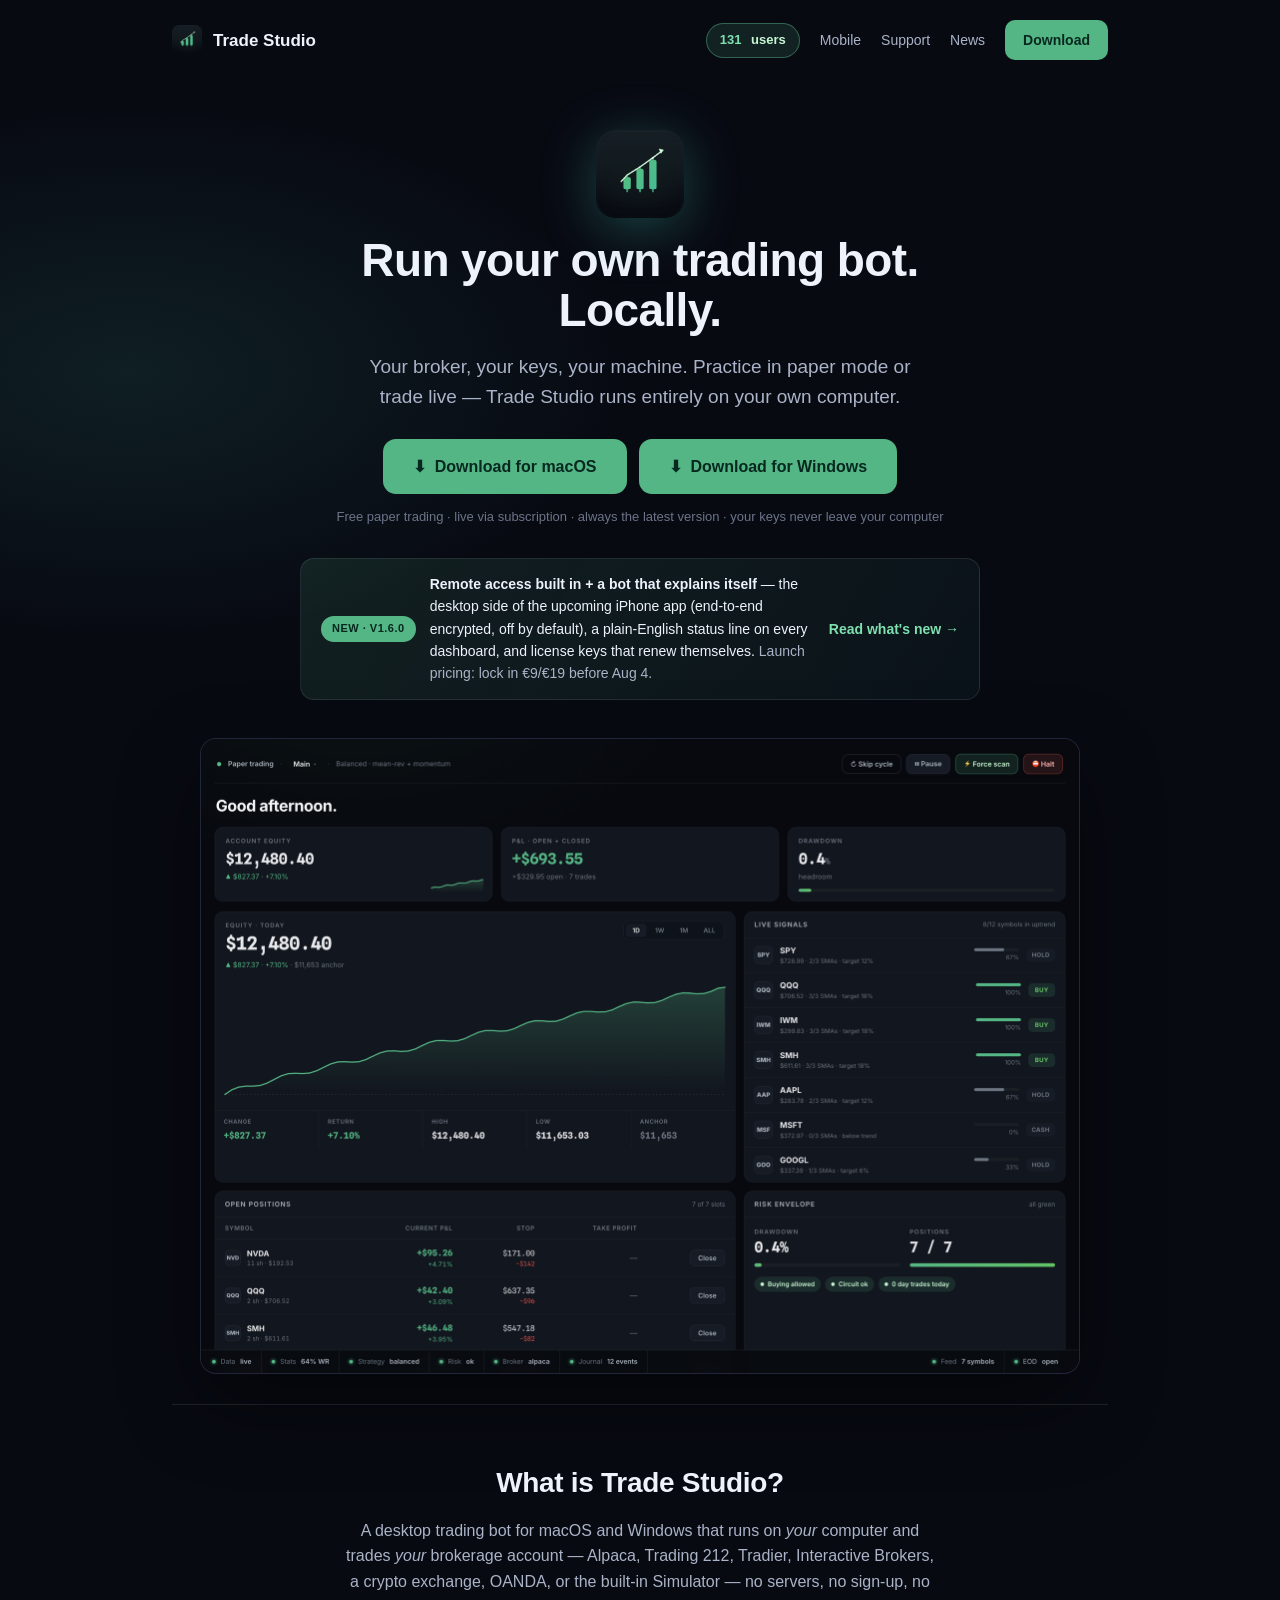
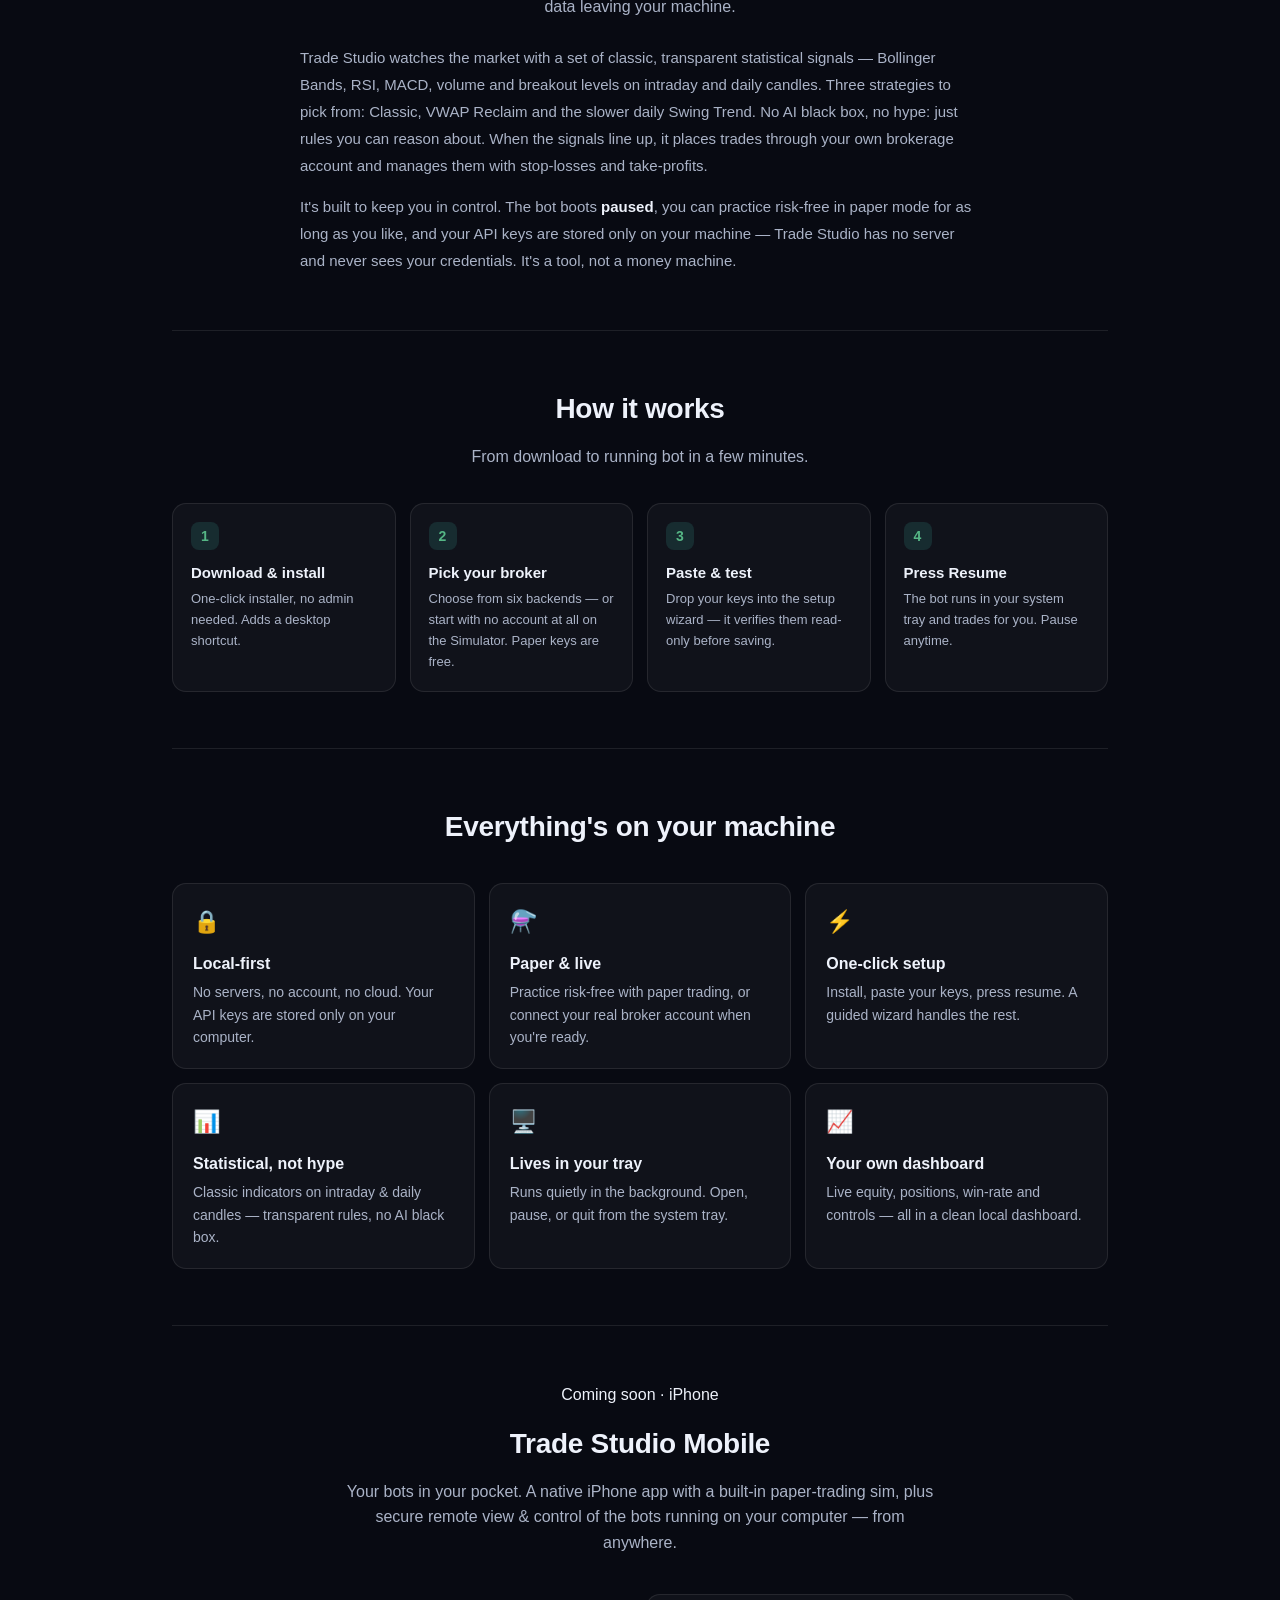
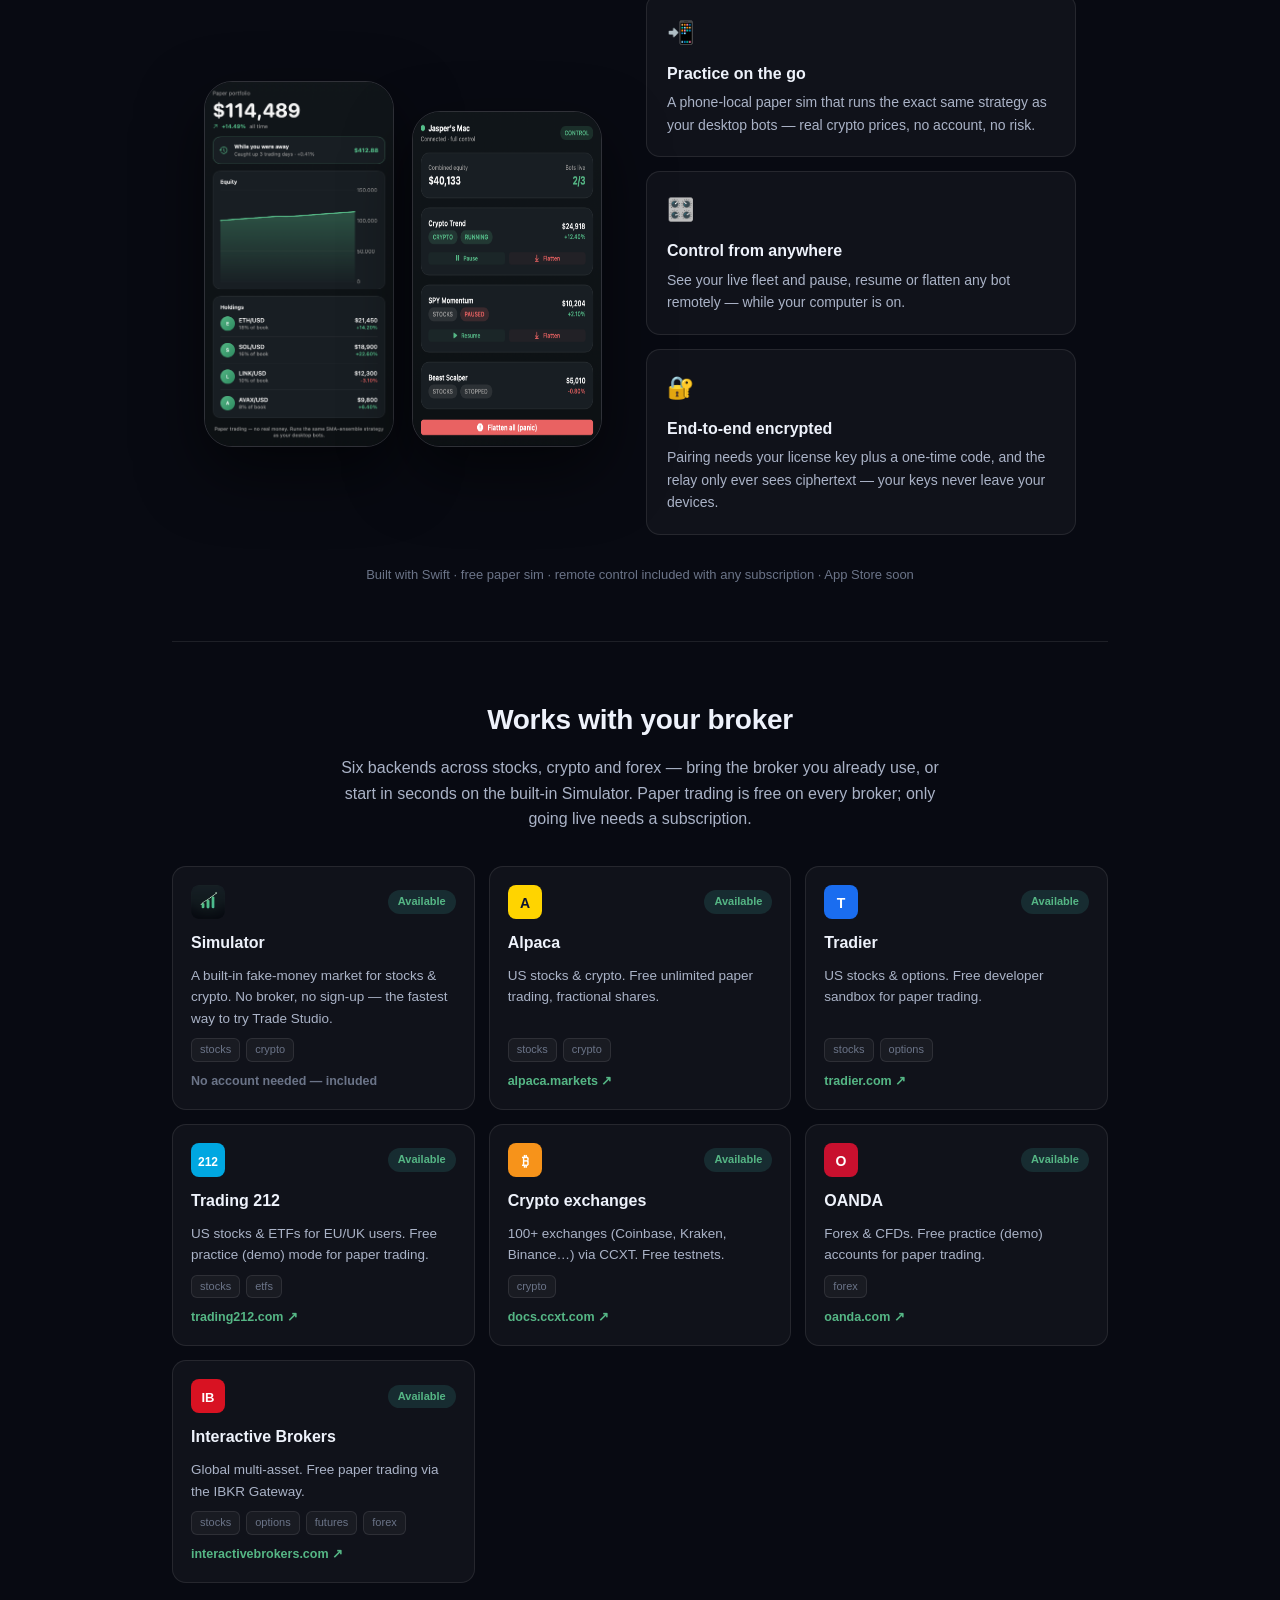
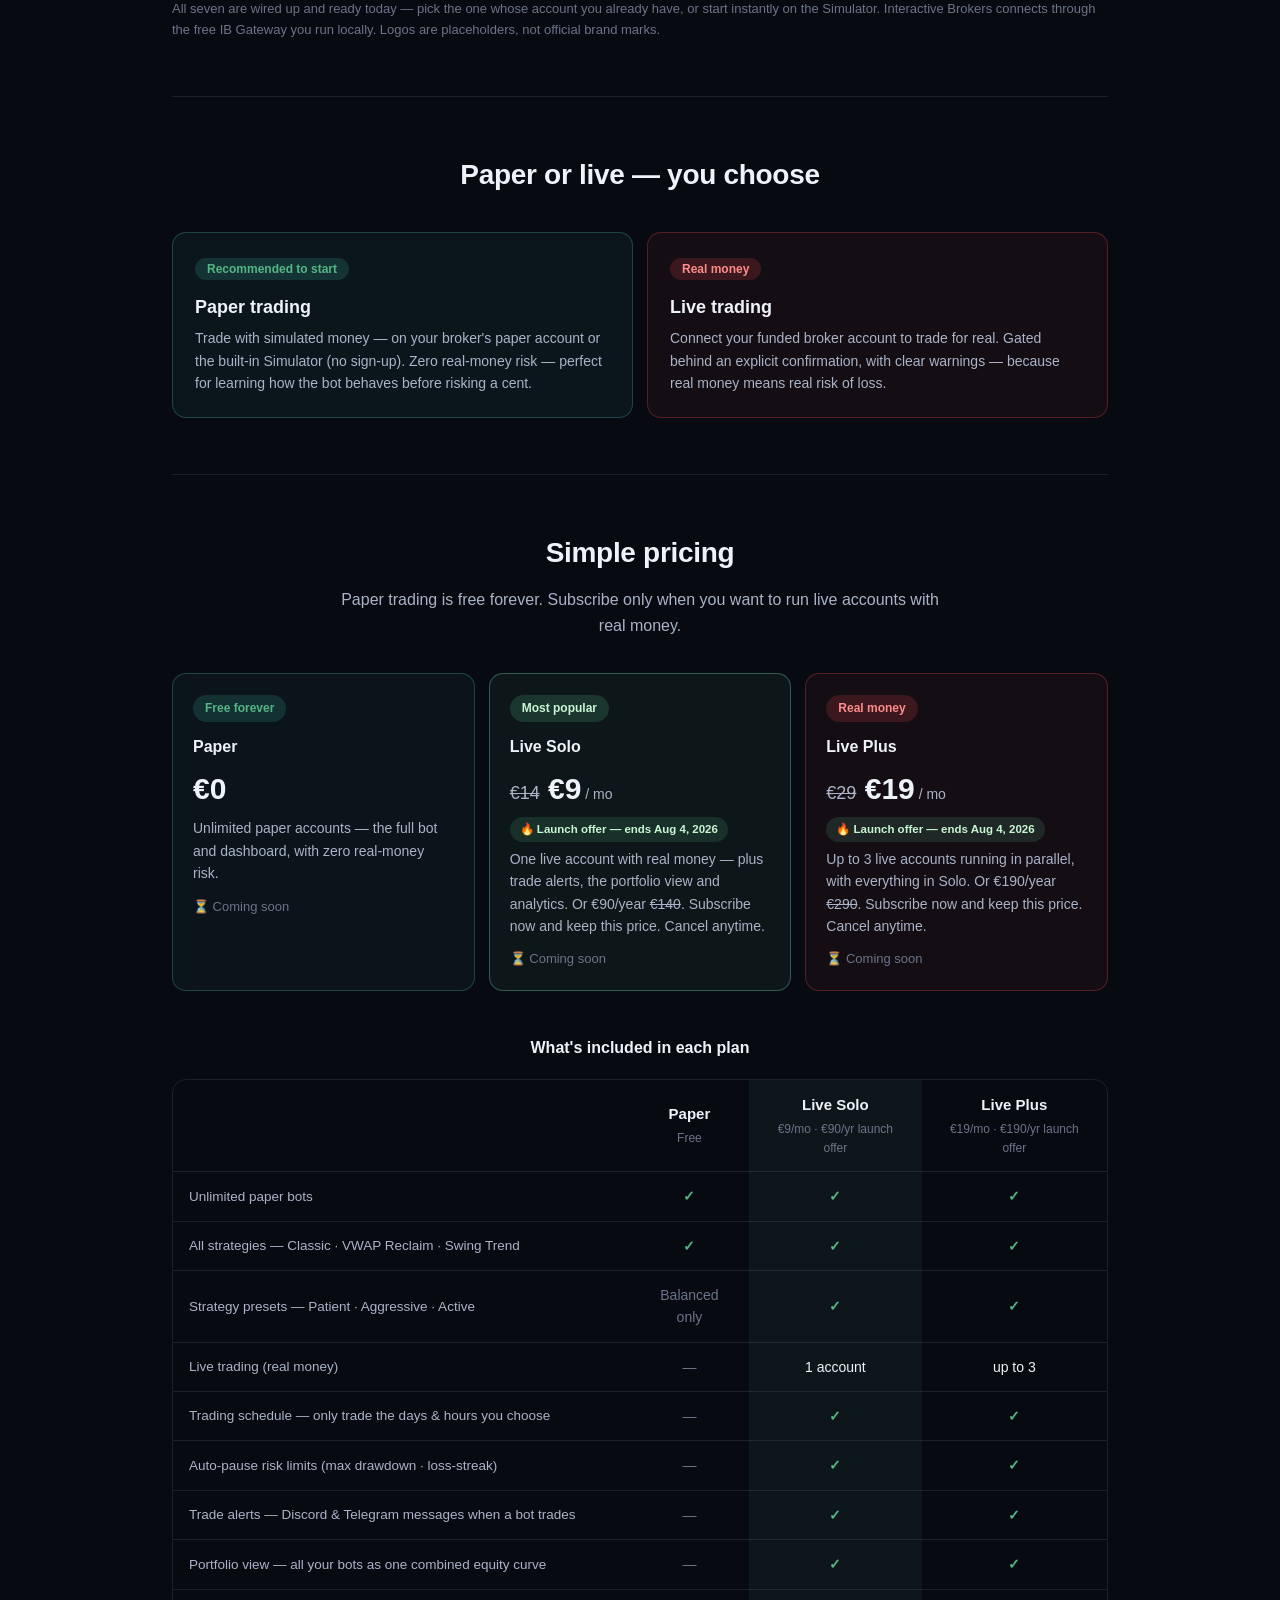
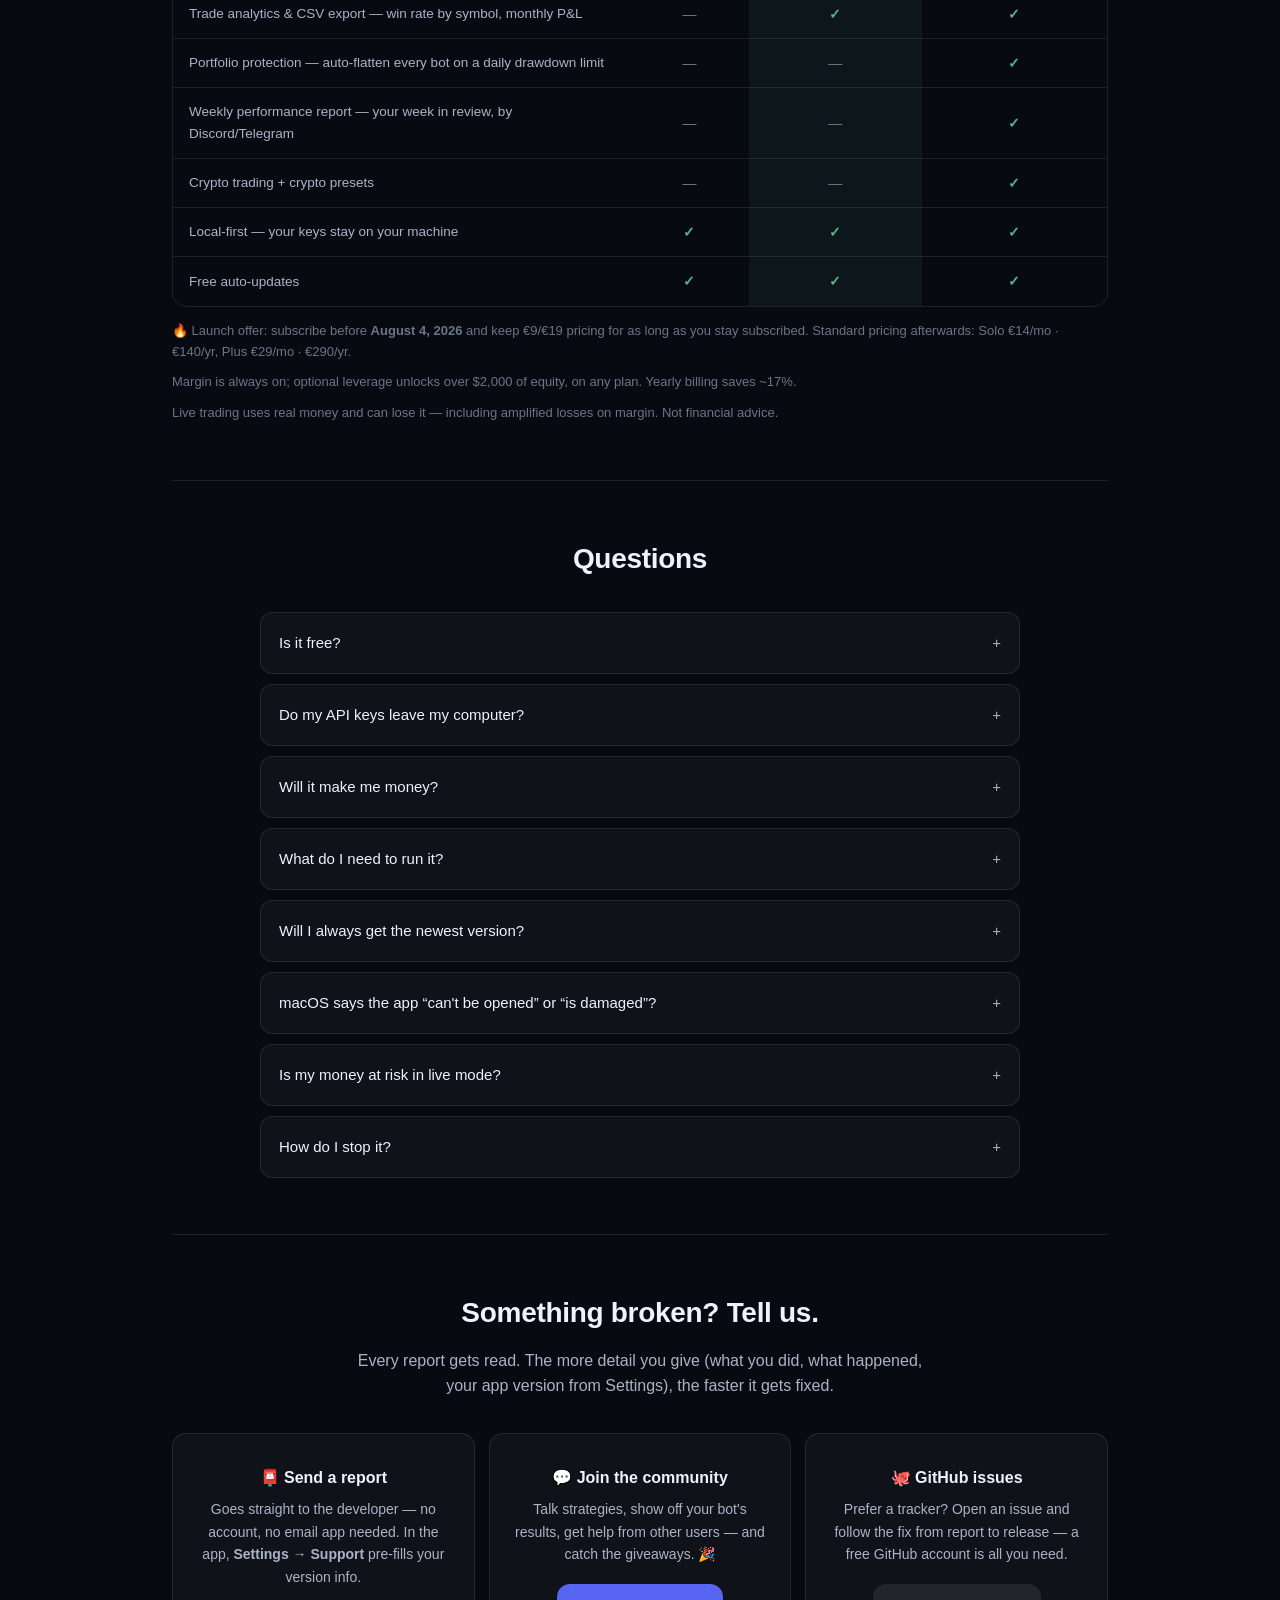
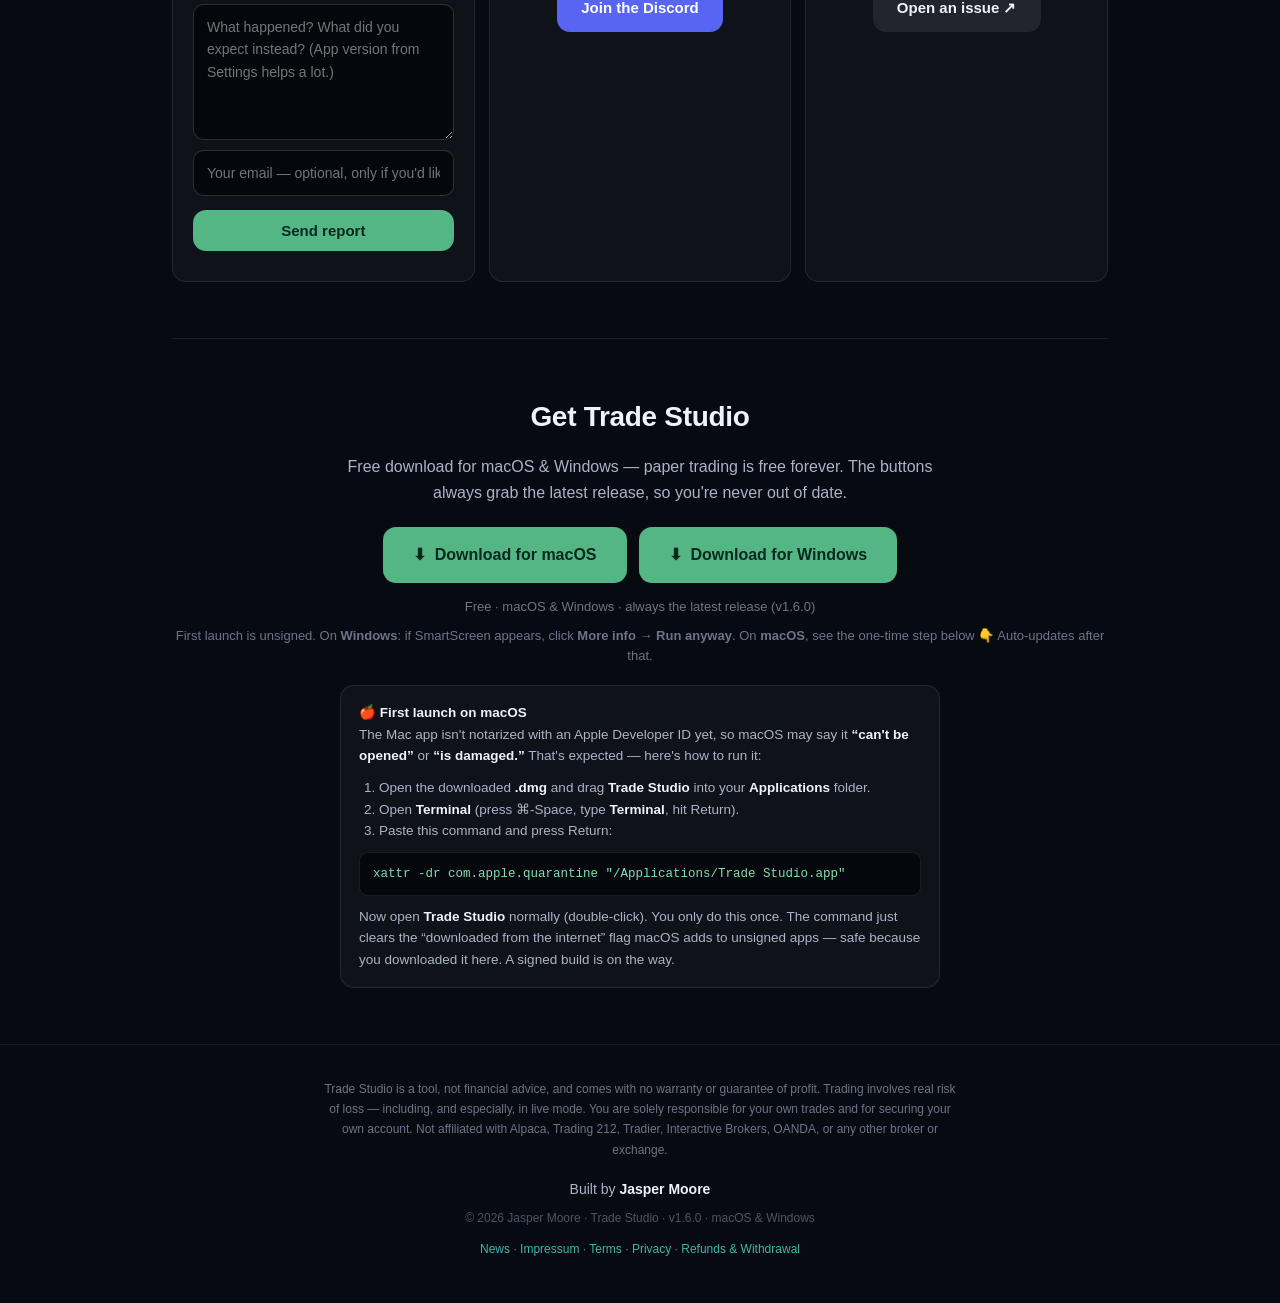
==== commit e5910d67: "Support: join-the-Discord card Co-Authored-By: Claude Fable 5 <noreply@anthropic.com>" ====
--- a/index.html
+++ b/index.html
@@ -417,7 +417,7 @@
   <section class="sec" id="support">
     <h2>Something broken? Tell us.</h2>
     <p class="lead">Every report gets read. The more detail you give (what you did, what happened, your app version from Settings), the faster it gets fixed.</p>
-    <div class="feats" style="margin-top:34px;grid-template-columns:repeat(auto-fit,minmax(300px,1fr))">
+    <div class="feats" style="margin-top:34px;grid-template-columns:repeat(auto-fit,minmax(280px,1fr))">
       <div class="feat">
         <h3 style="text-align:center">📮 Send a report</h3>
         <p style="margin-top:8px;text-align:center">Goes straight to the developer — no account, no email app needed. In the app, <b>Settings → Support</b> pre-fills your version info.</p>
@@ -428,6 +428,11 @@
           <button type="submit" class="dl" style="margin-top:4px;padding:12px 24px;font-size:15px;border:0;cursor:pointer;justify-content:center" id="sup-btn">Send report</button>
           <div class="micro" id="sup-status" style="margin-top:0;text-align:center"></div>
         </form>
+      </div>
+      <div class="feat" style="text-align:center">
+        <h3>💬 Join the community</h3>
+        <p style="margin-top:8px">Talk strategies, show off your bot's results, get help from other users — and catch the giveaways. 🎉</p>
+        <a class="dl" style="margin-top:18px;padding:12px 24px;font-size:15px;background:#5865F2;color:#fff" href="https://discord.gg/vnxaBFRcMN" target="_blank" rel="noopener">Join the Discord</a>
       </div>
       <div class="feat" style="text-align:center">
         <h3>🐙 GitHub issues</h3>
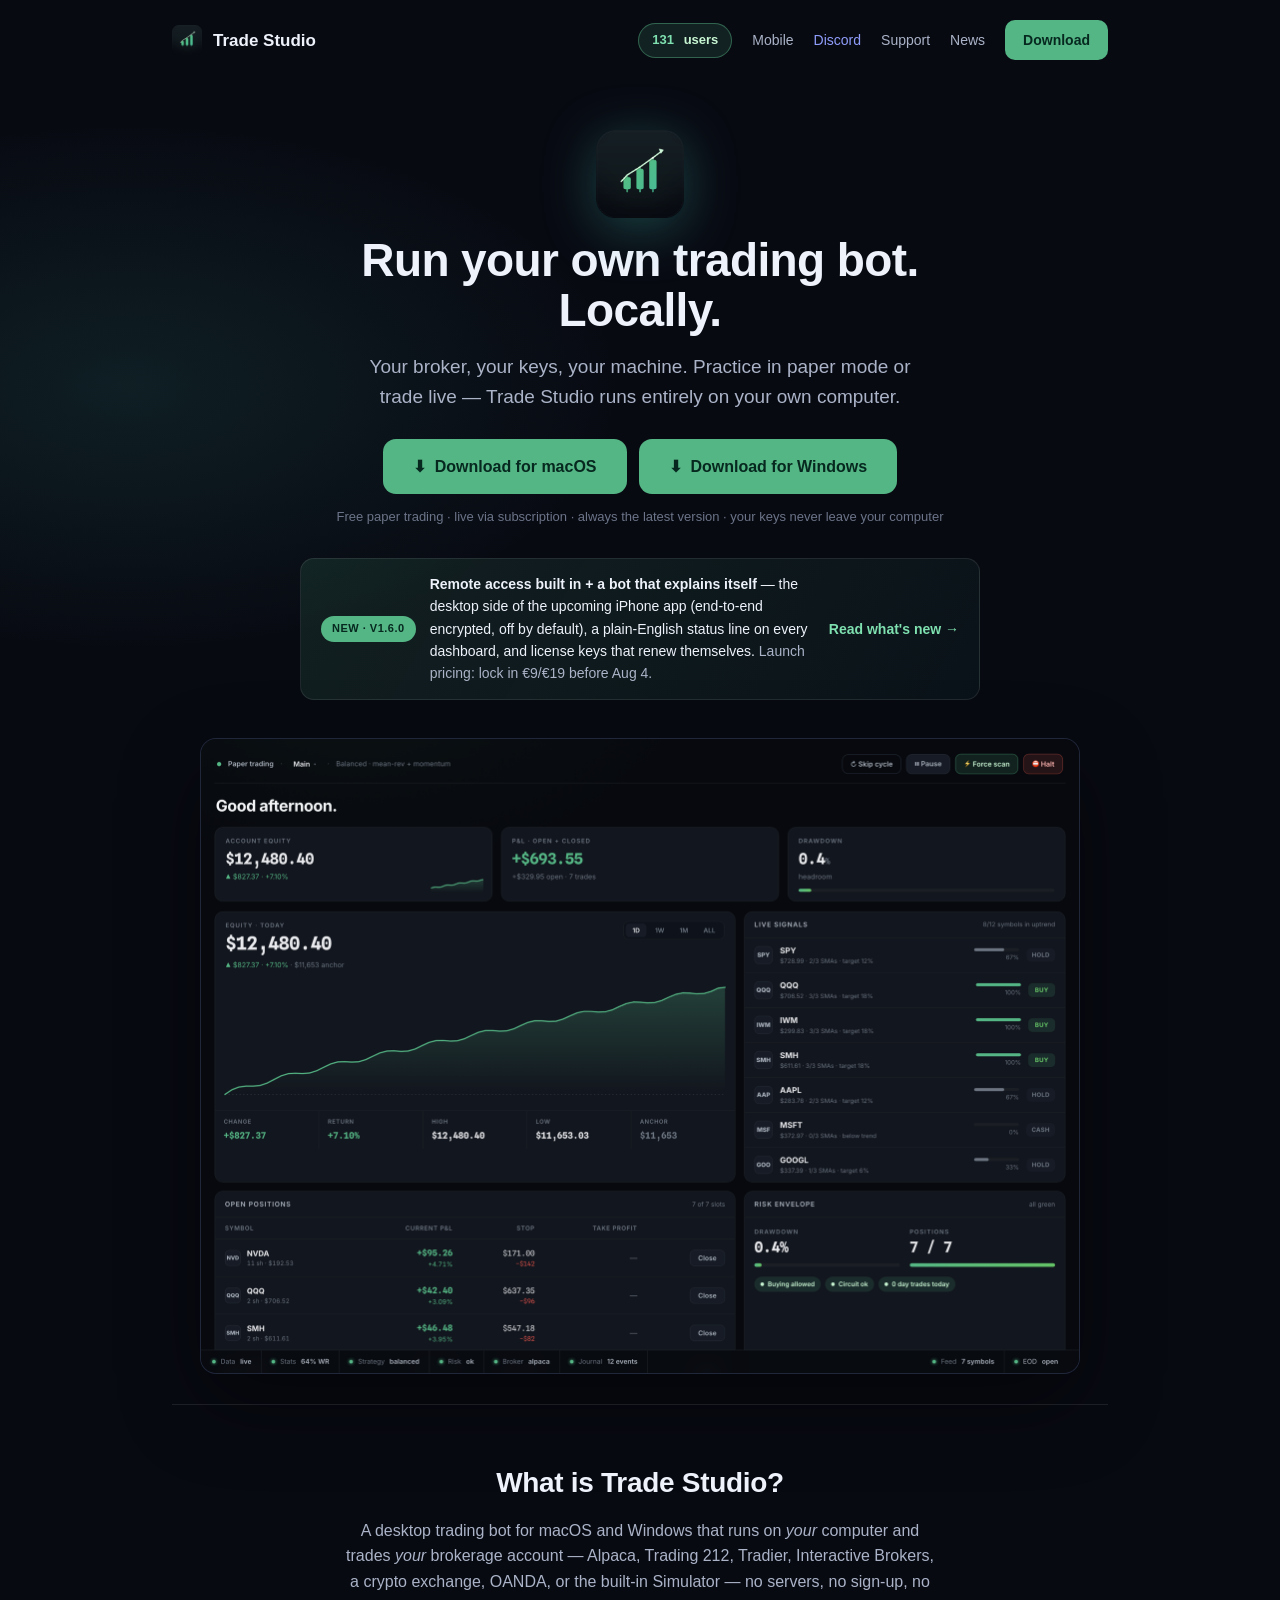
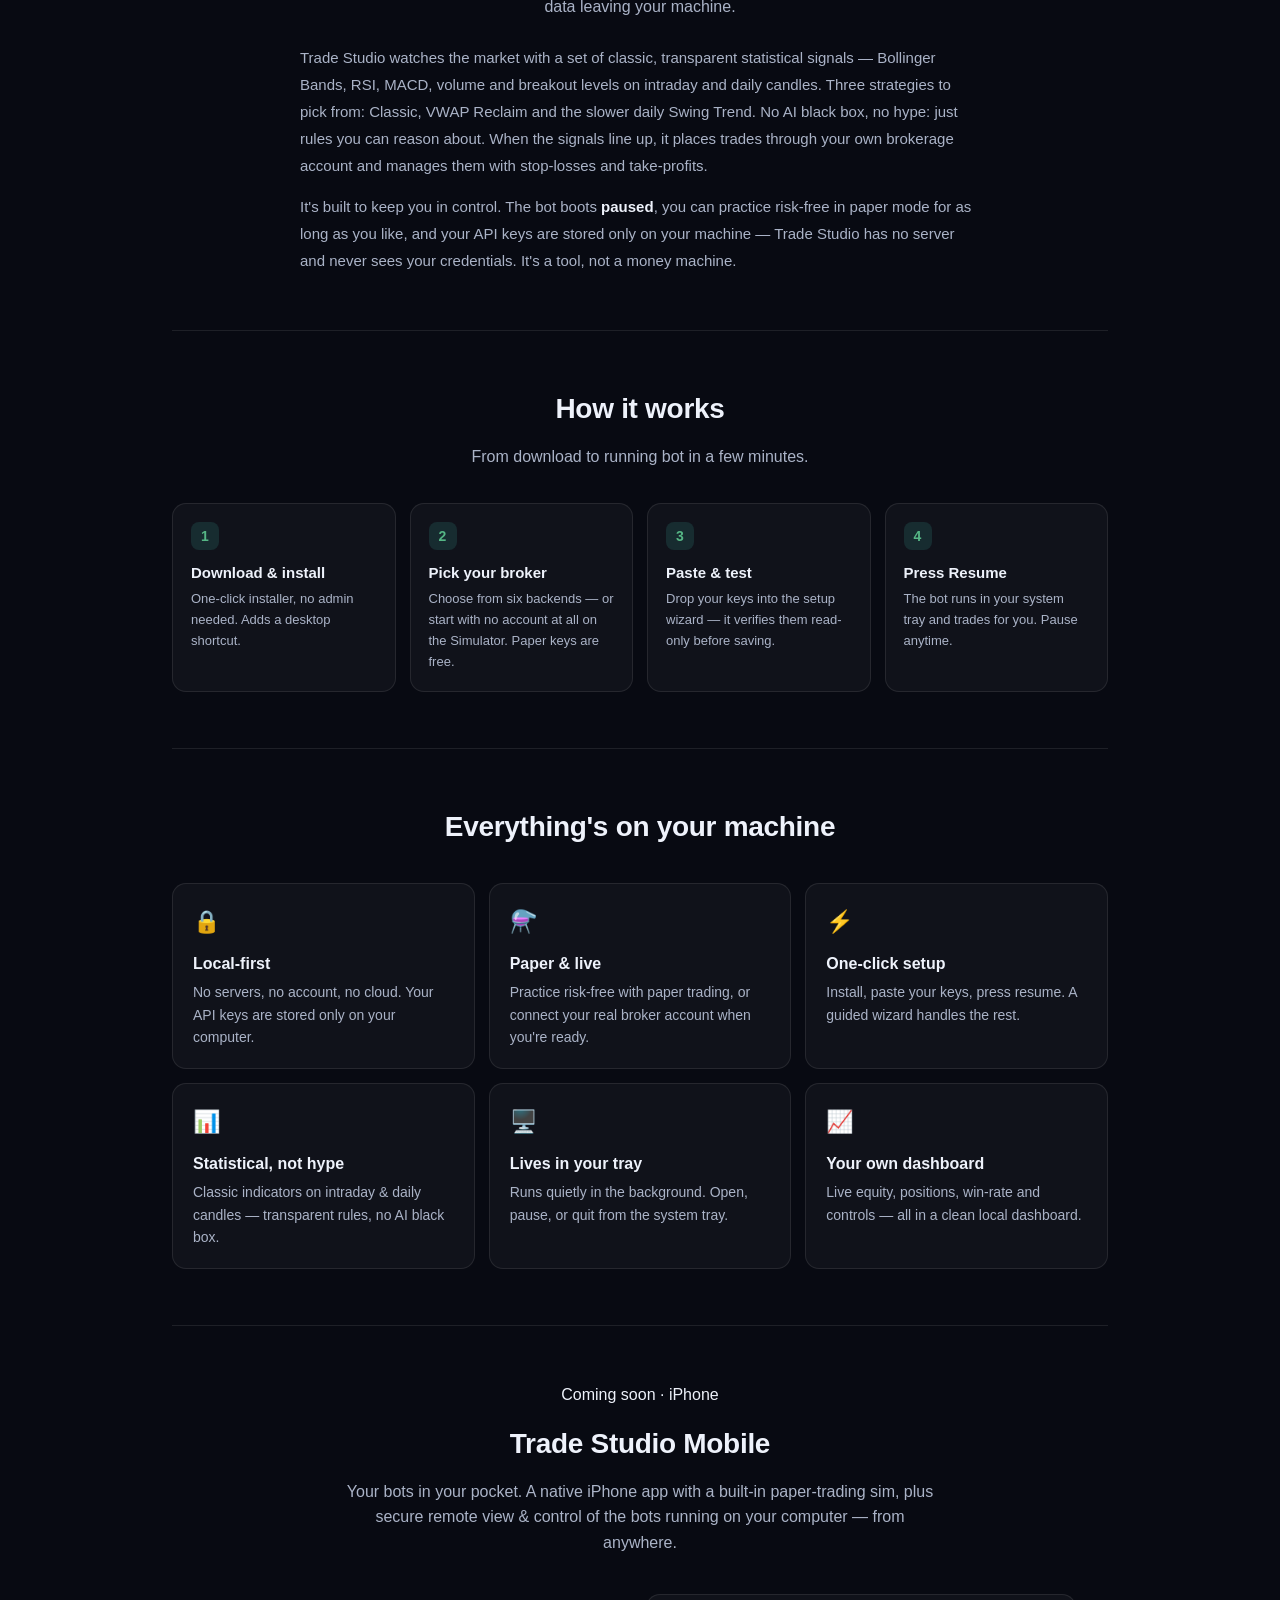
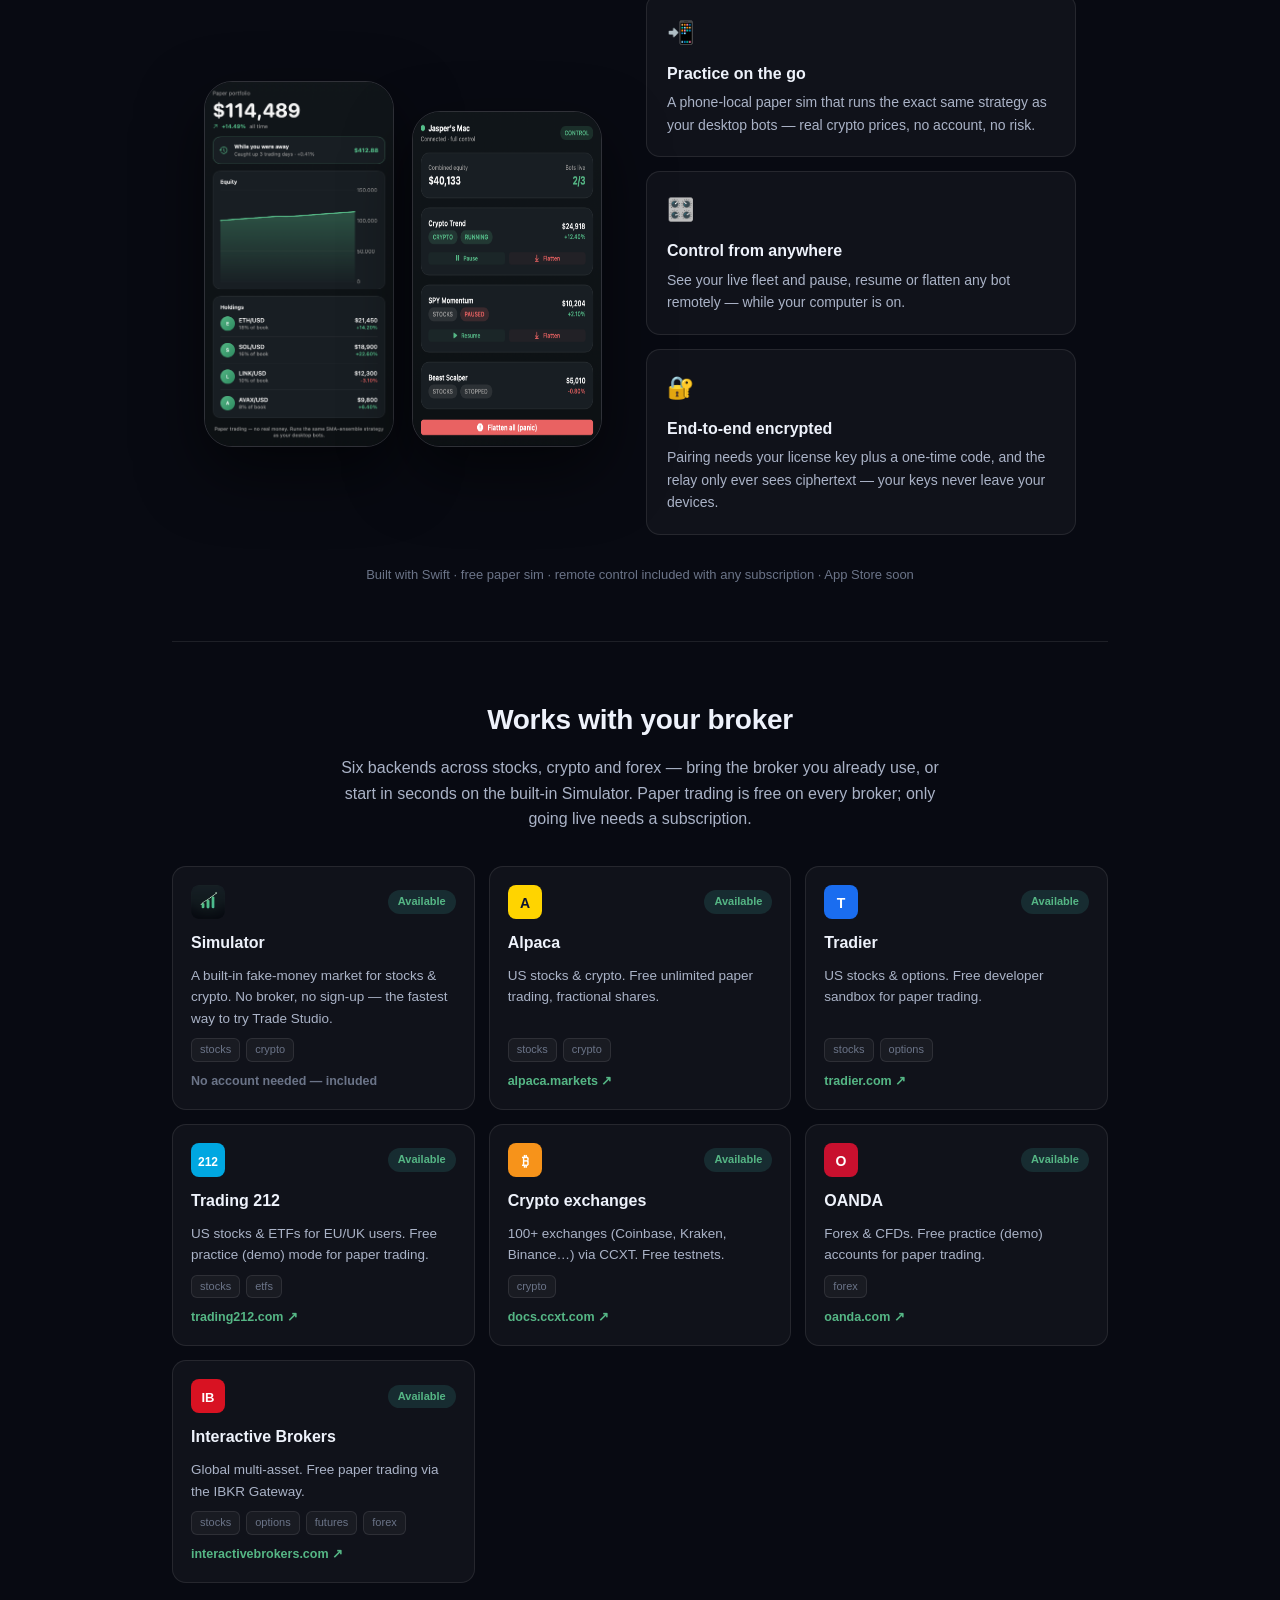
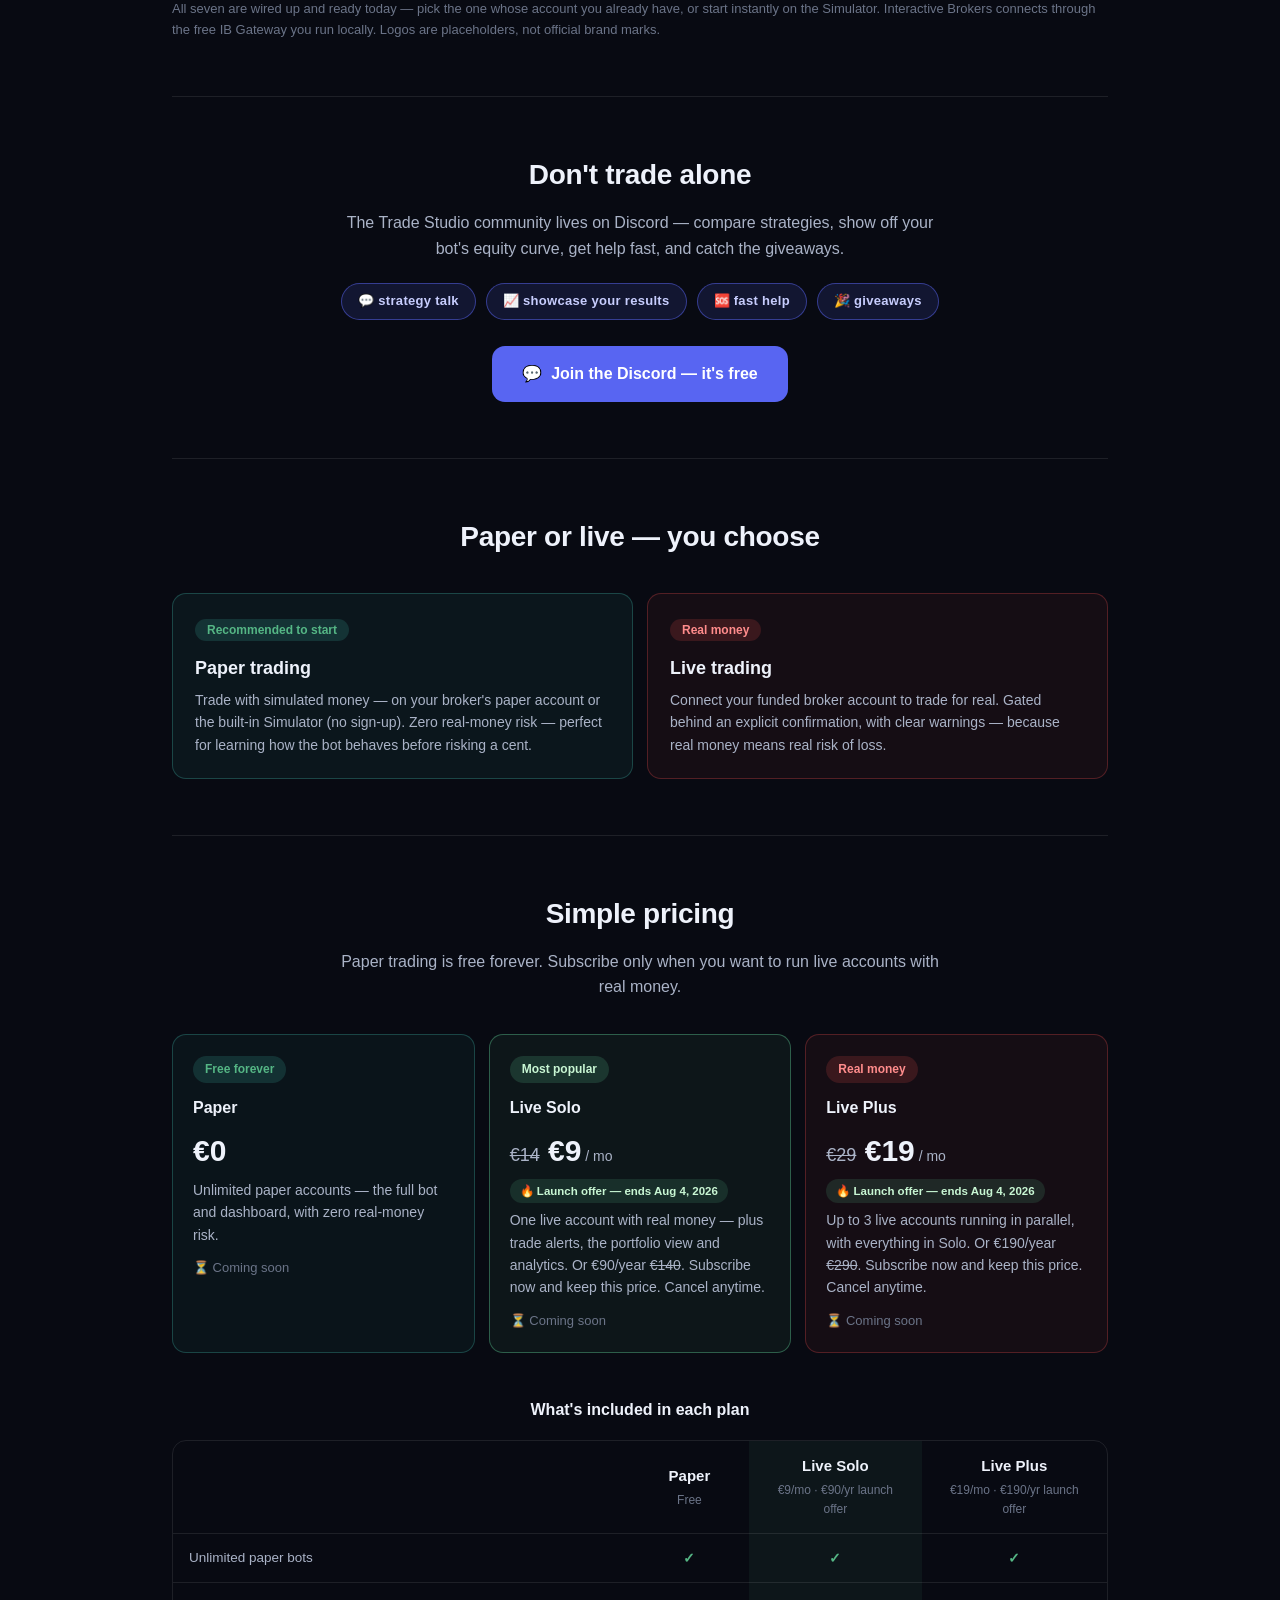
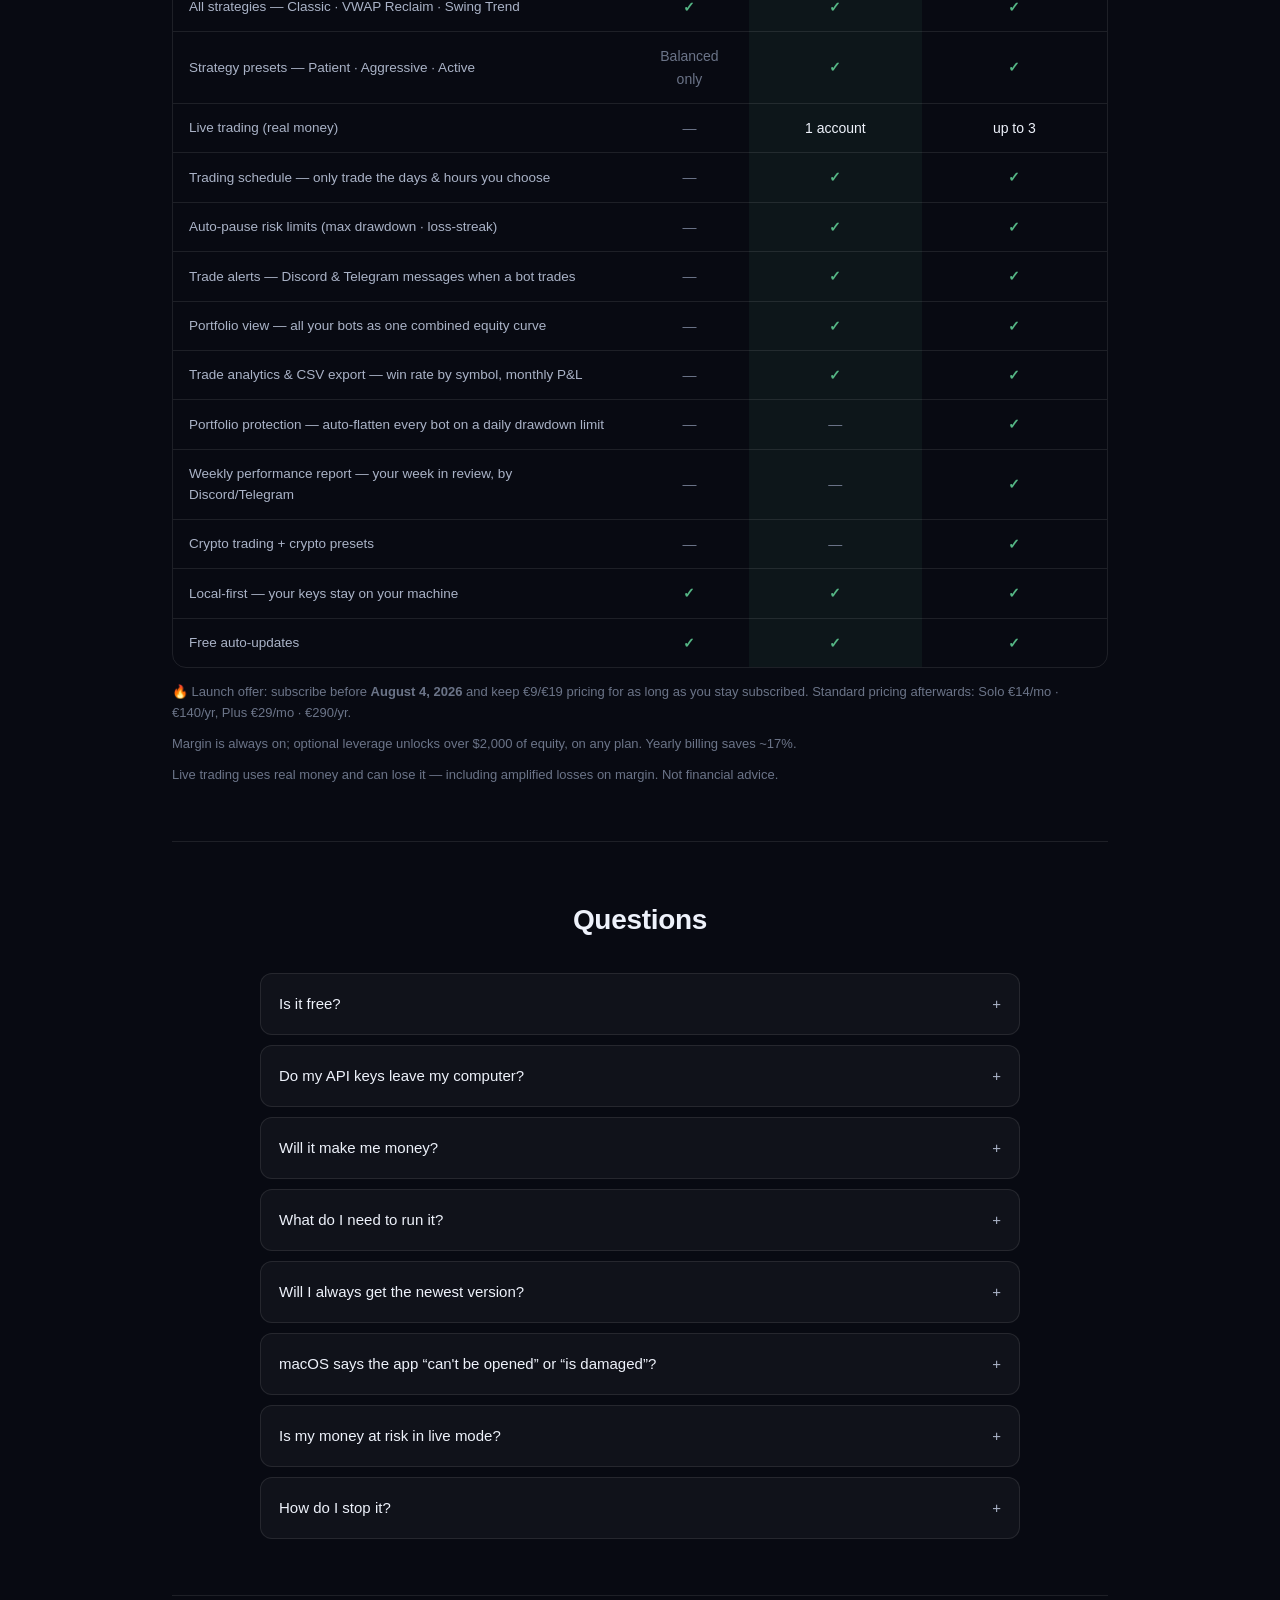
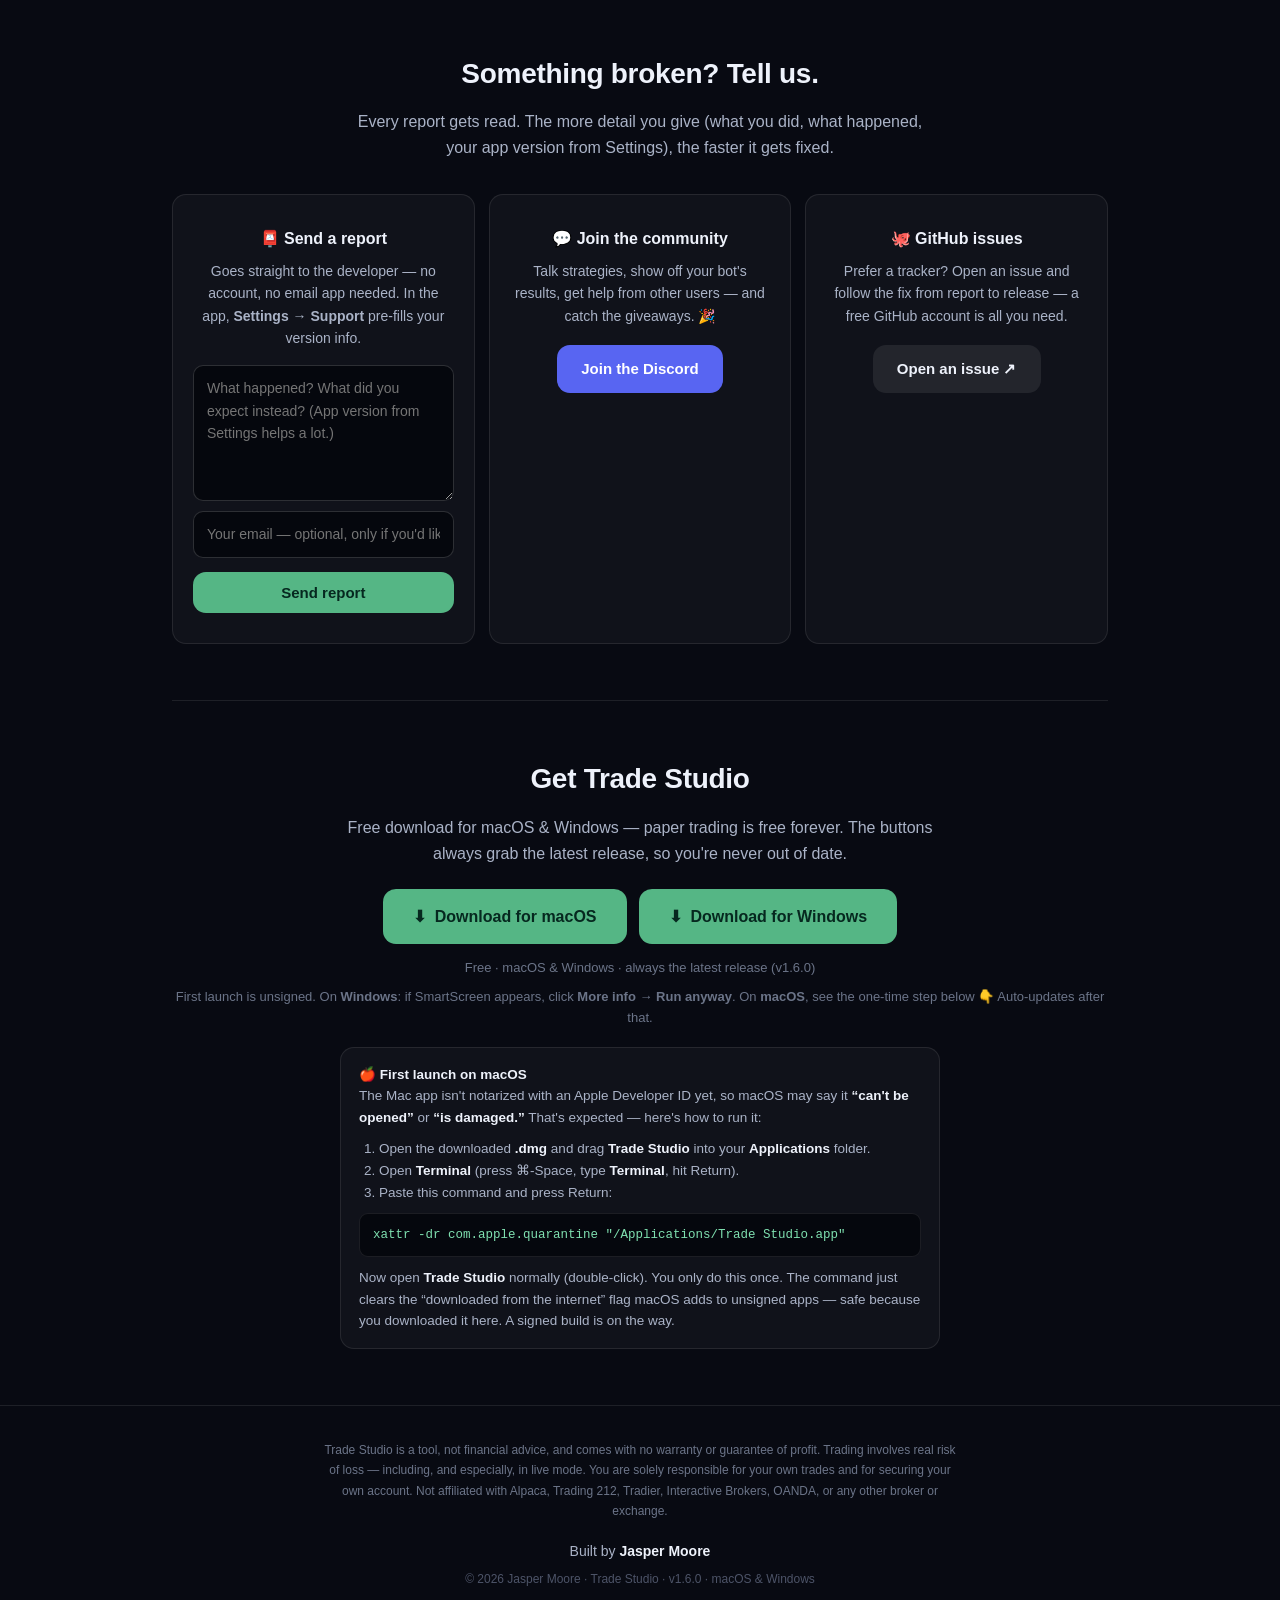
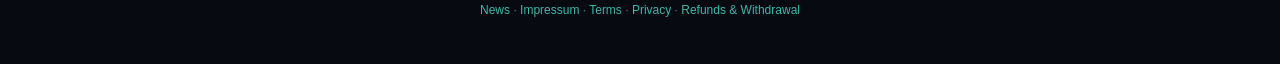
==== commit 5ea31a0b: "Discord nav link + community section Co-Authored-By: Claude Fable 5 <noreply@anthropic.com>" ====
--- a/index.html
+++ b/index.html
@@ -161,6 +161,7 @@
     <span class="navright">
       <span class="userstab" title="Installs to date, from GitHub release downloads"><span class="js-users">131</span>&nbsp;users</span>
       <a class="navlink" href="#mobile">Mobile</a>
+      <a class="navlink" style="color:#8f9dfa" href="https://discord.gg/vnxaBFRcMN" target="_blank" rel="noopener">Discord</a>
       <a class="navlink" href="#support">Support</a>
       <a class="navlink" href="news.html">News</a>
       <a class="navdl" href="#get">Download</a>
@@ -328,6 +329,20 @@
 
     </div>
     <div class="micro" style="margin-top:16px">All seven are wired up and ready today — pick the one whose account you already have, or start instantly on the Simulator. Interactive Brokers connects through the free IB Gateway you run locally. Logos are placeholders, not official brand marks.</div>
+  </section>
+
+  <section class="sec" id="community">
+    <h2>Don't trade alone</h2>
+    <p class="lead">The Trade Studio community lives on Discord — compare strategies, show off your bot's equity curve, get help fast, and catch the giveaways.</p>
+    <div style="display:flex;flex-wrap:wrap;gap:10px;justify-content:center;margin-top:22px">
+      <span class="soonbadge" style="border-color:rgba(88,101,242,0.5);background:rgba(88,101,242,0.14);color:#c7cdfd">💬 strategy talk</span>
+      <span class="soonbadge" style="border-color:rgba(88,101,242,0.5);background:rgba(88,101,242,0.14);color:#c7cdfd">📈 showcase your results</span>
+      <span class="soonbadge" style="border-color:rgba(88,101,242,0.5);background:rgba(88,101,242,0.14);color:#c7cdfd">🆘 fast help</span>
+      <span class="soonbadge" style="border-color:rgba(88,101,242,0.5);background:rgba(88,101,242,0.14);color:#c7cdfd">🎉 giveaways</span>
+    </div>
+    <div style="text-align:center">
+      <a class="dl" style="background:#5865F2;color:#fff" href="https://discord.gg/vnxaBFRcMN" target="_blank" rel="noopener">💬&nbsp; Join the Discord — it's free</a>
+    </div>
   </section>
 
   <section class="sec">
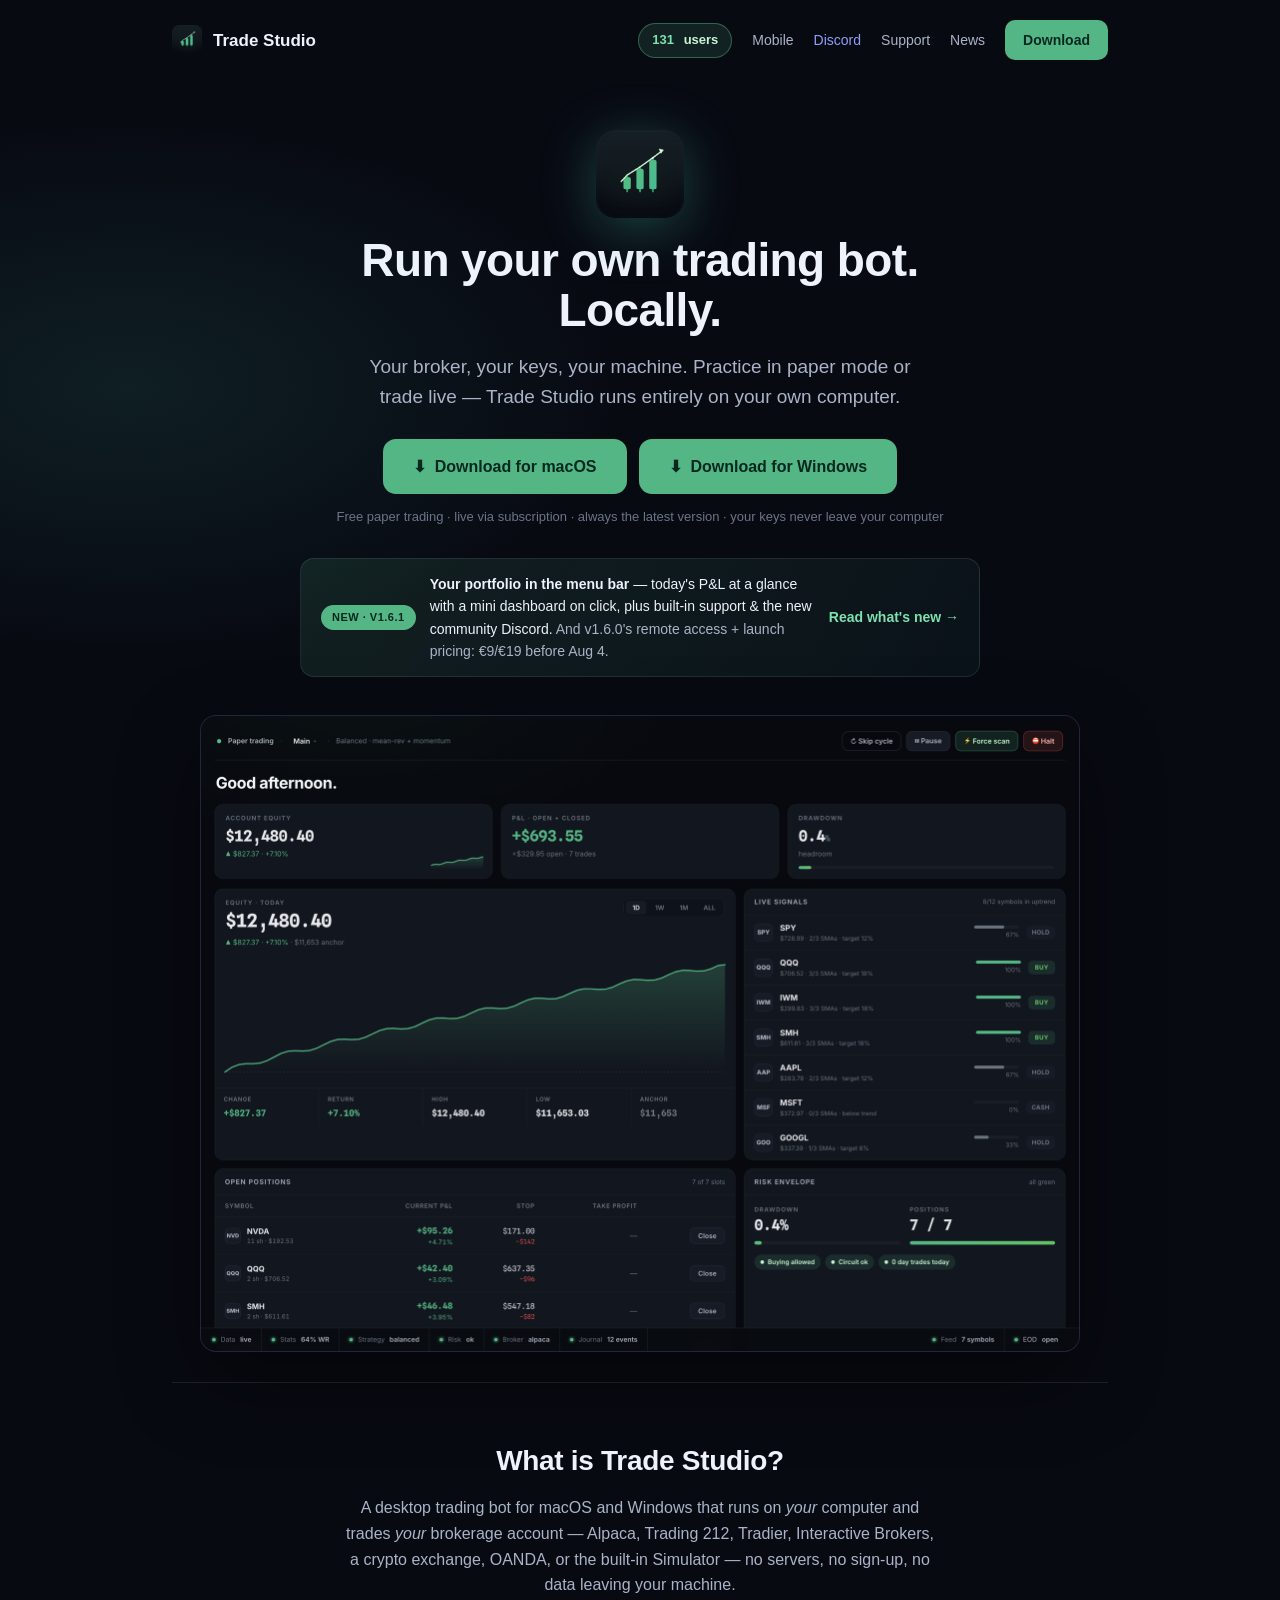
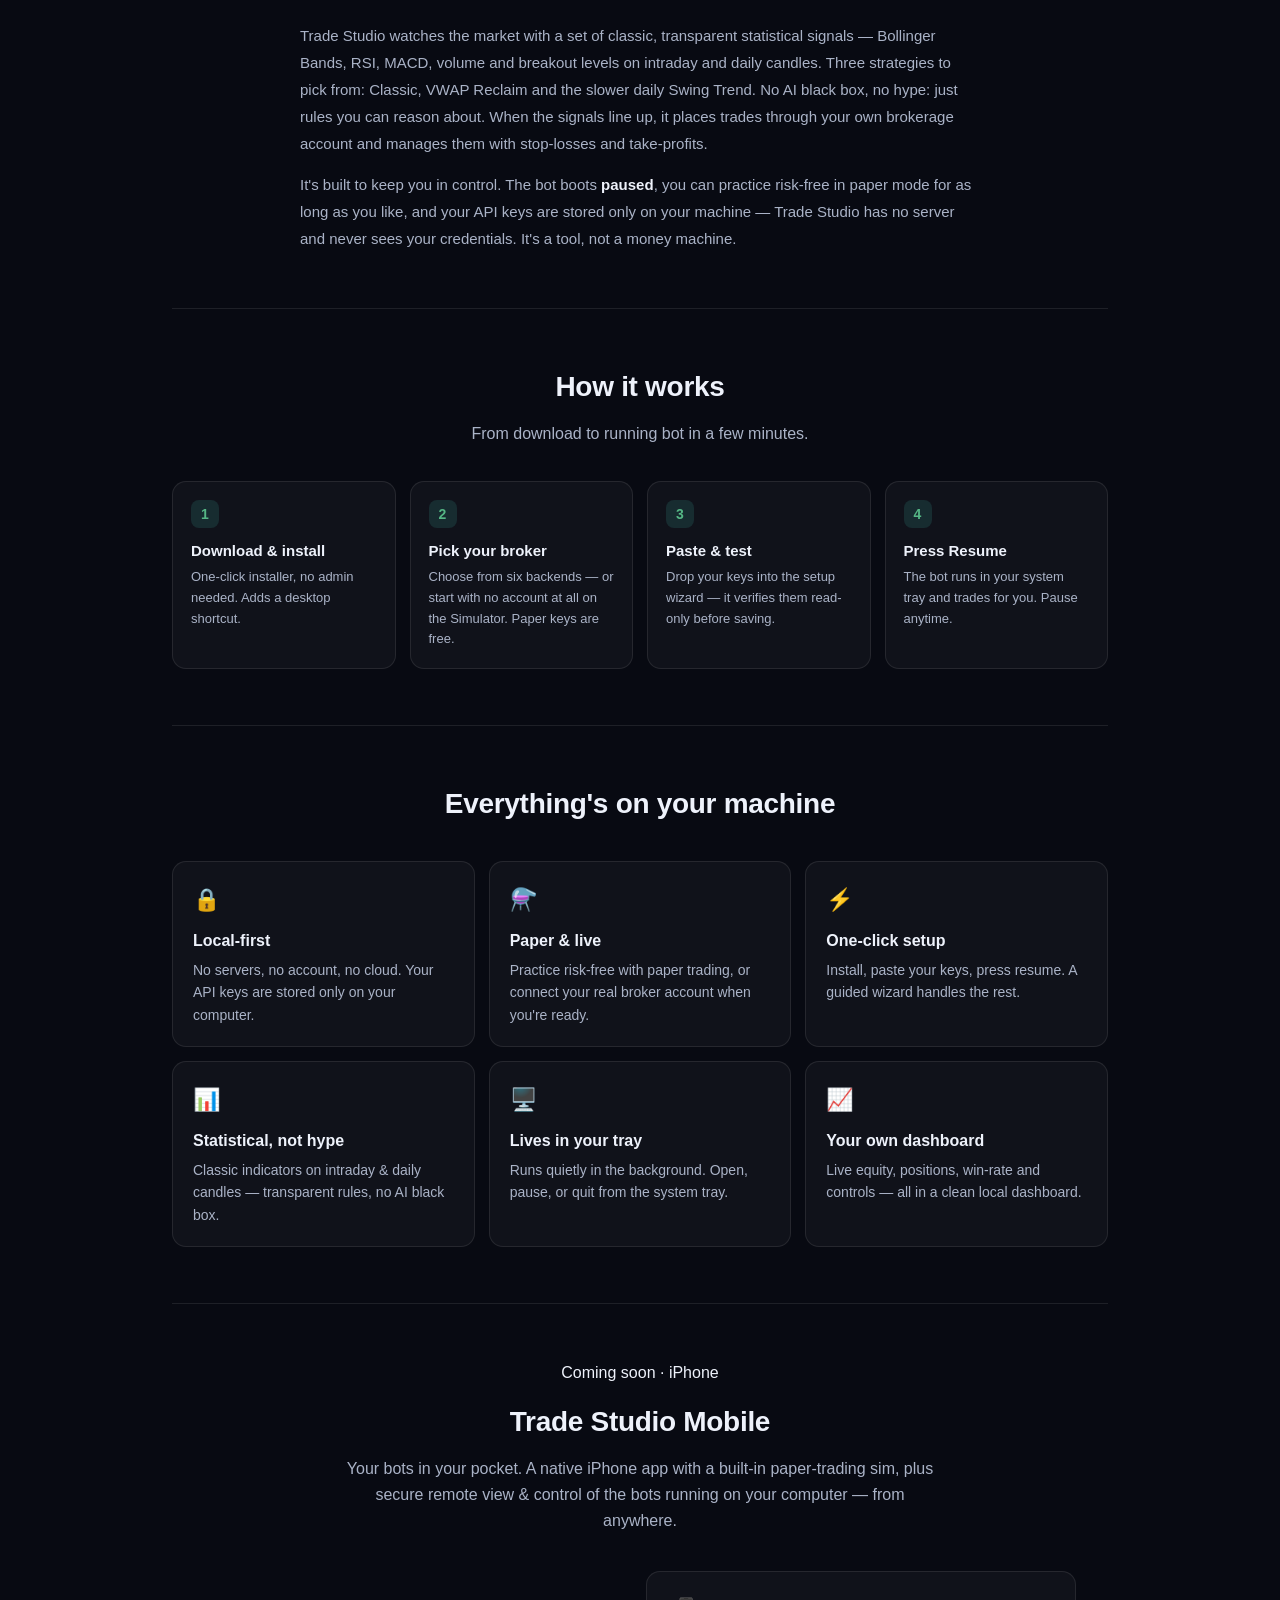
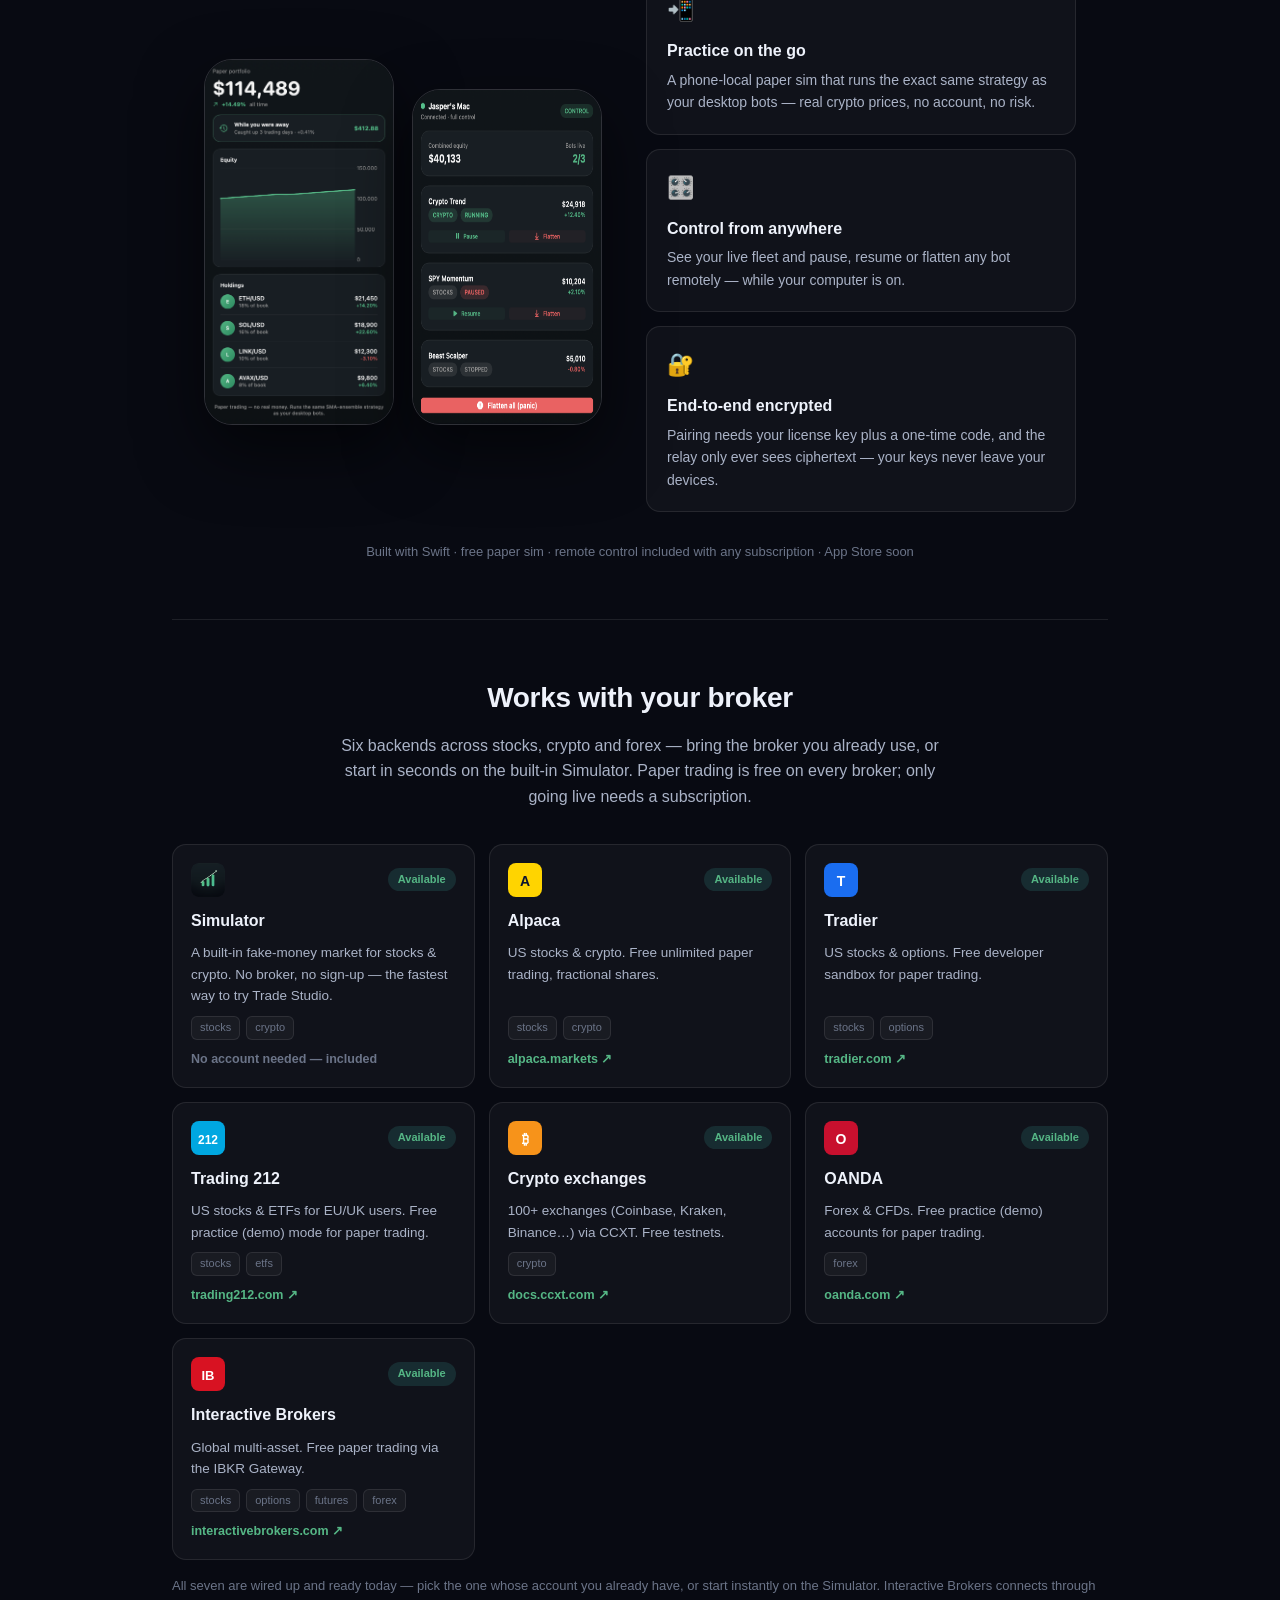
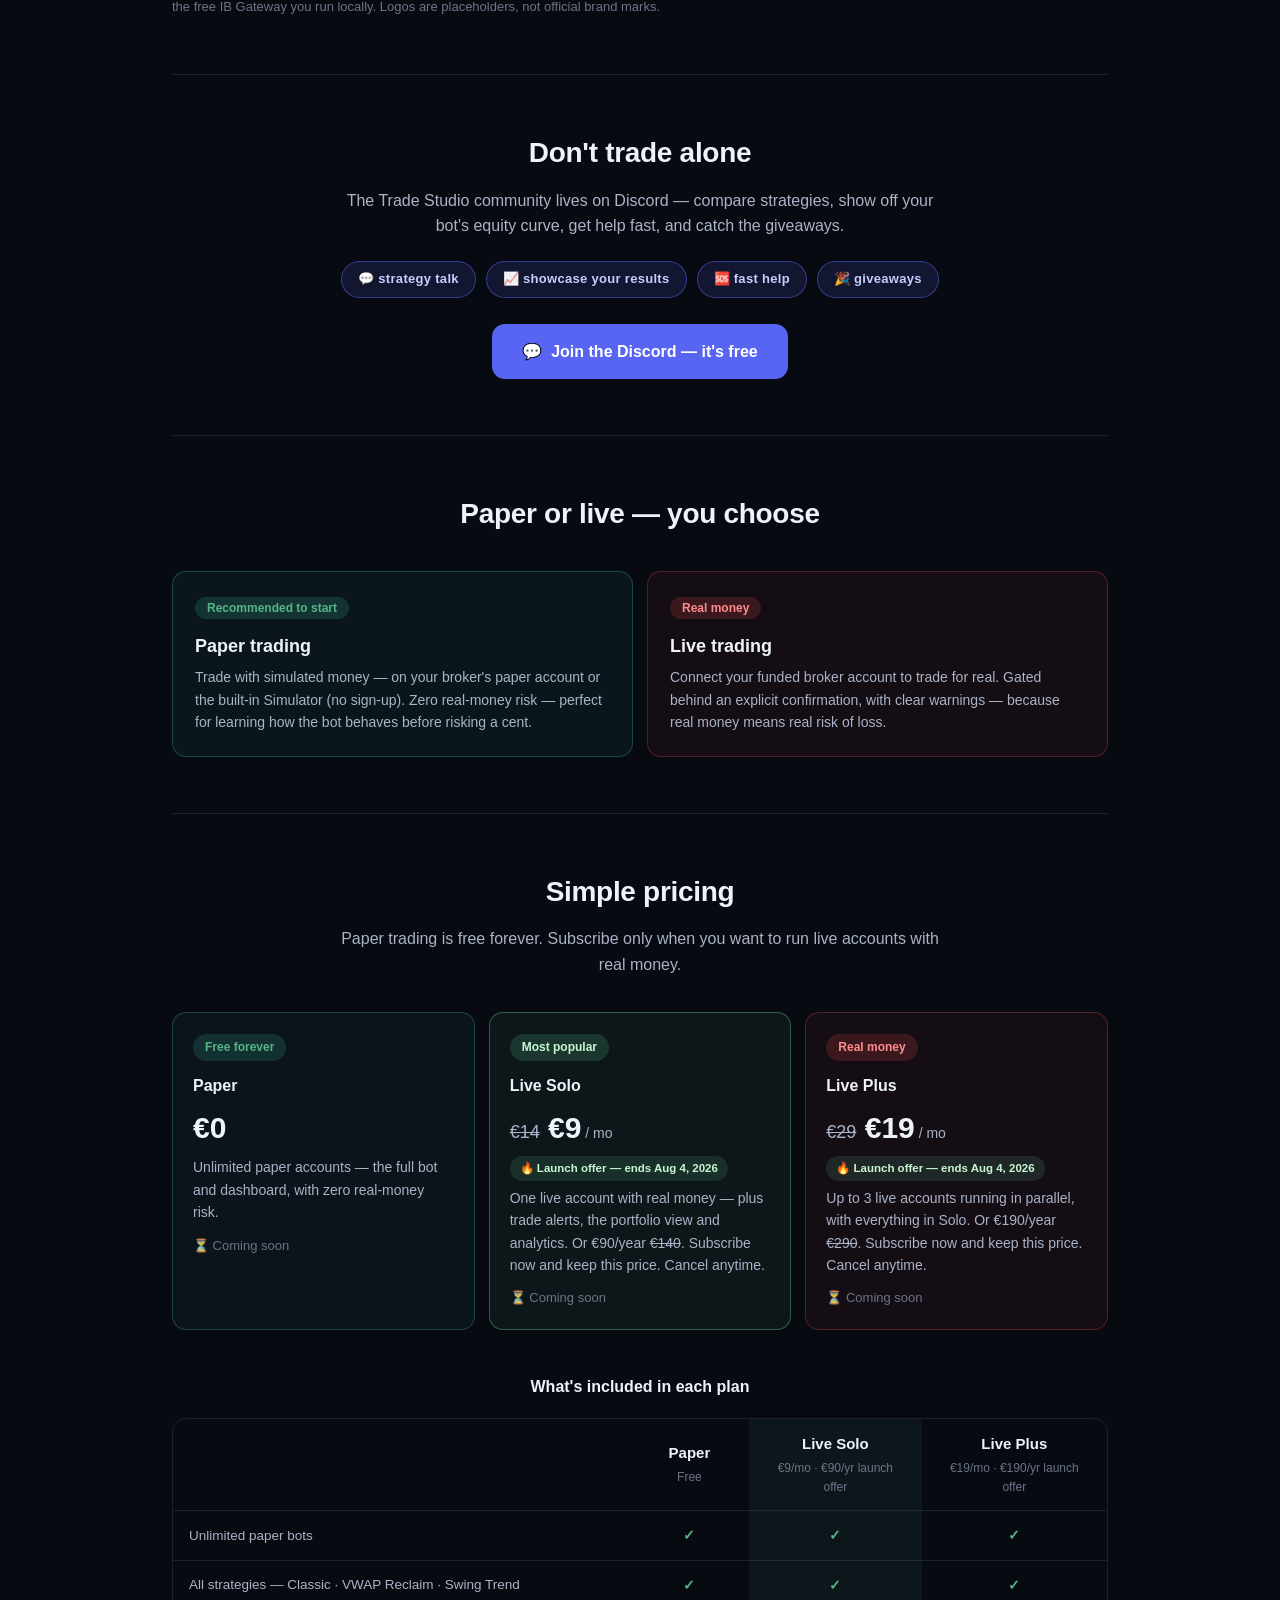
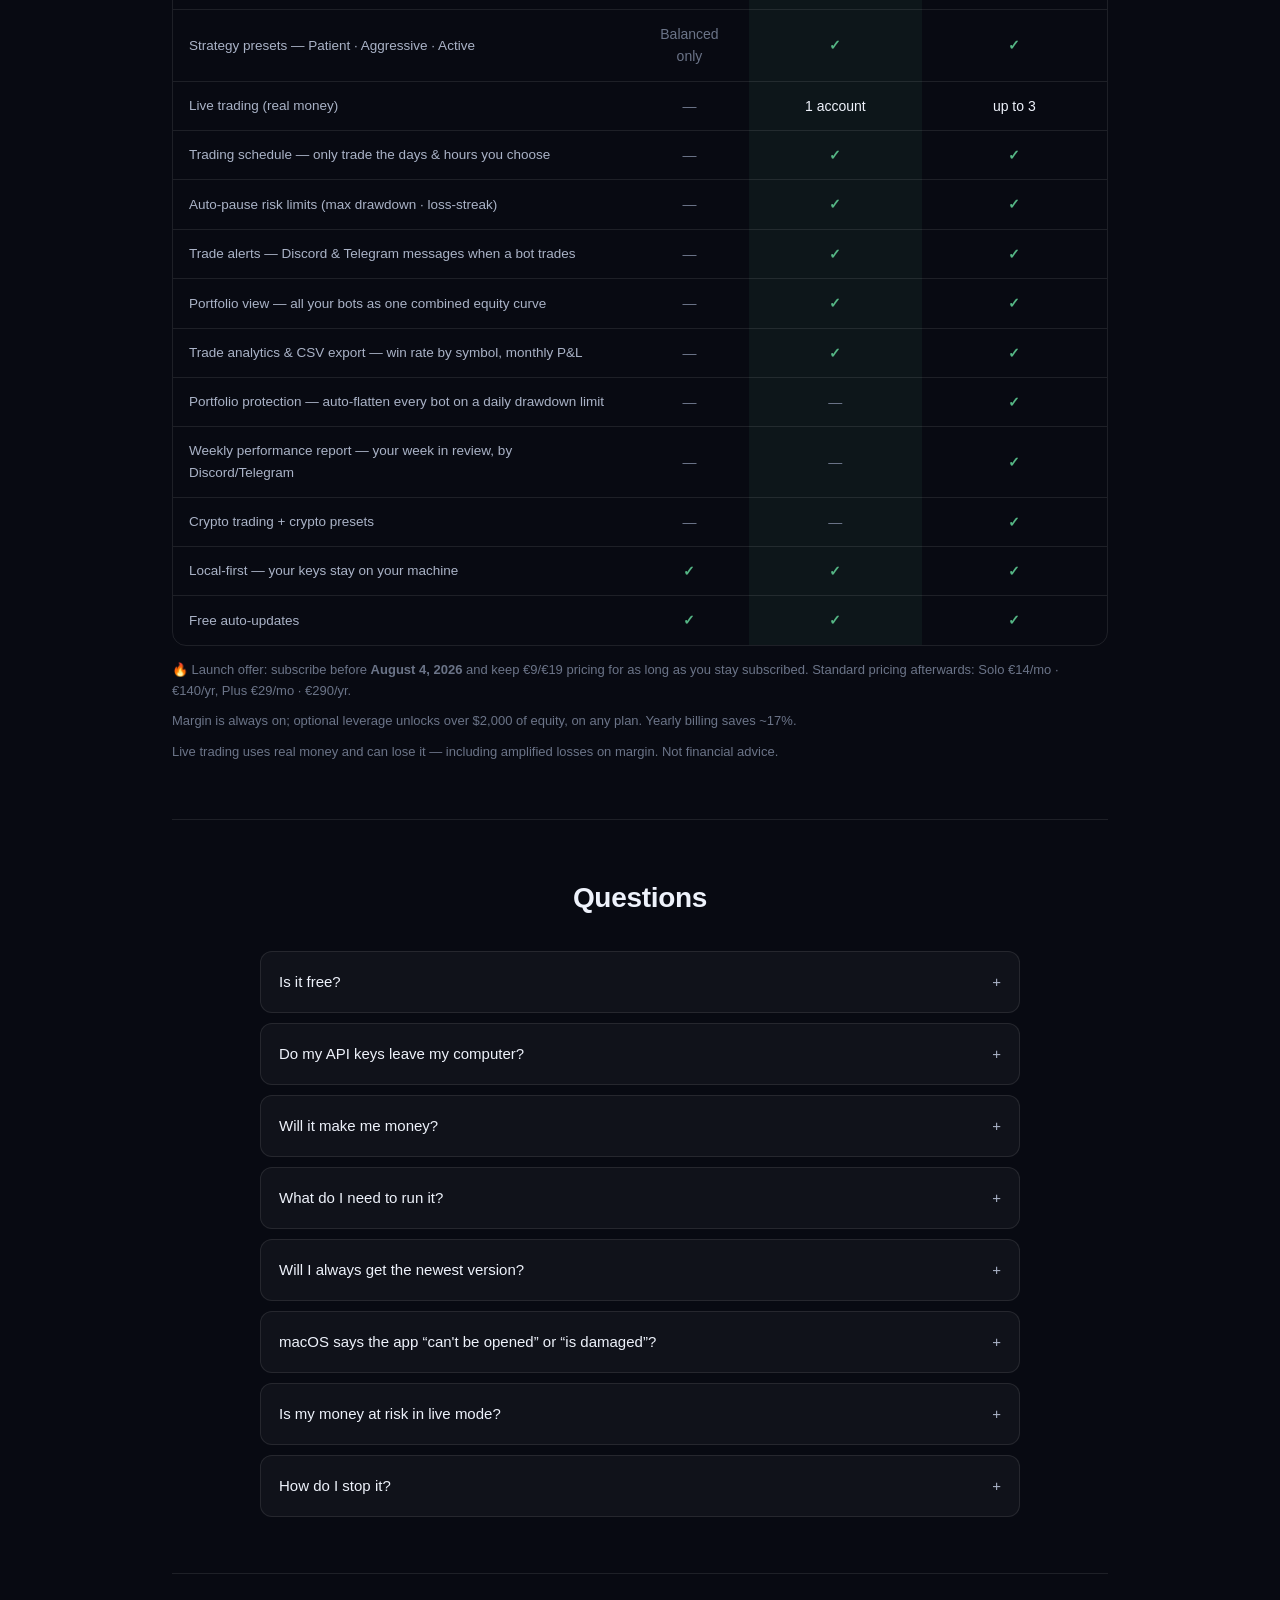
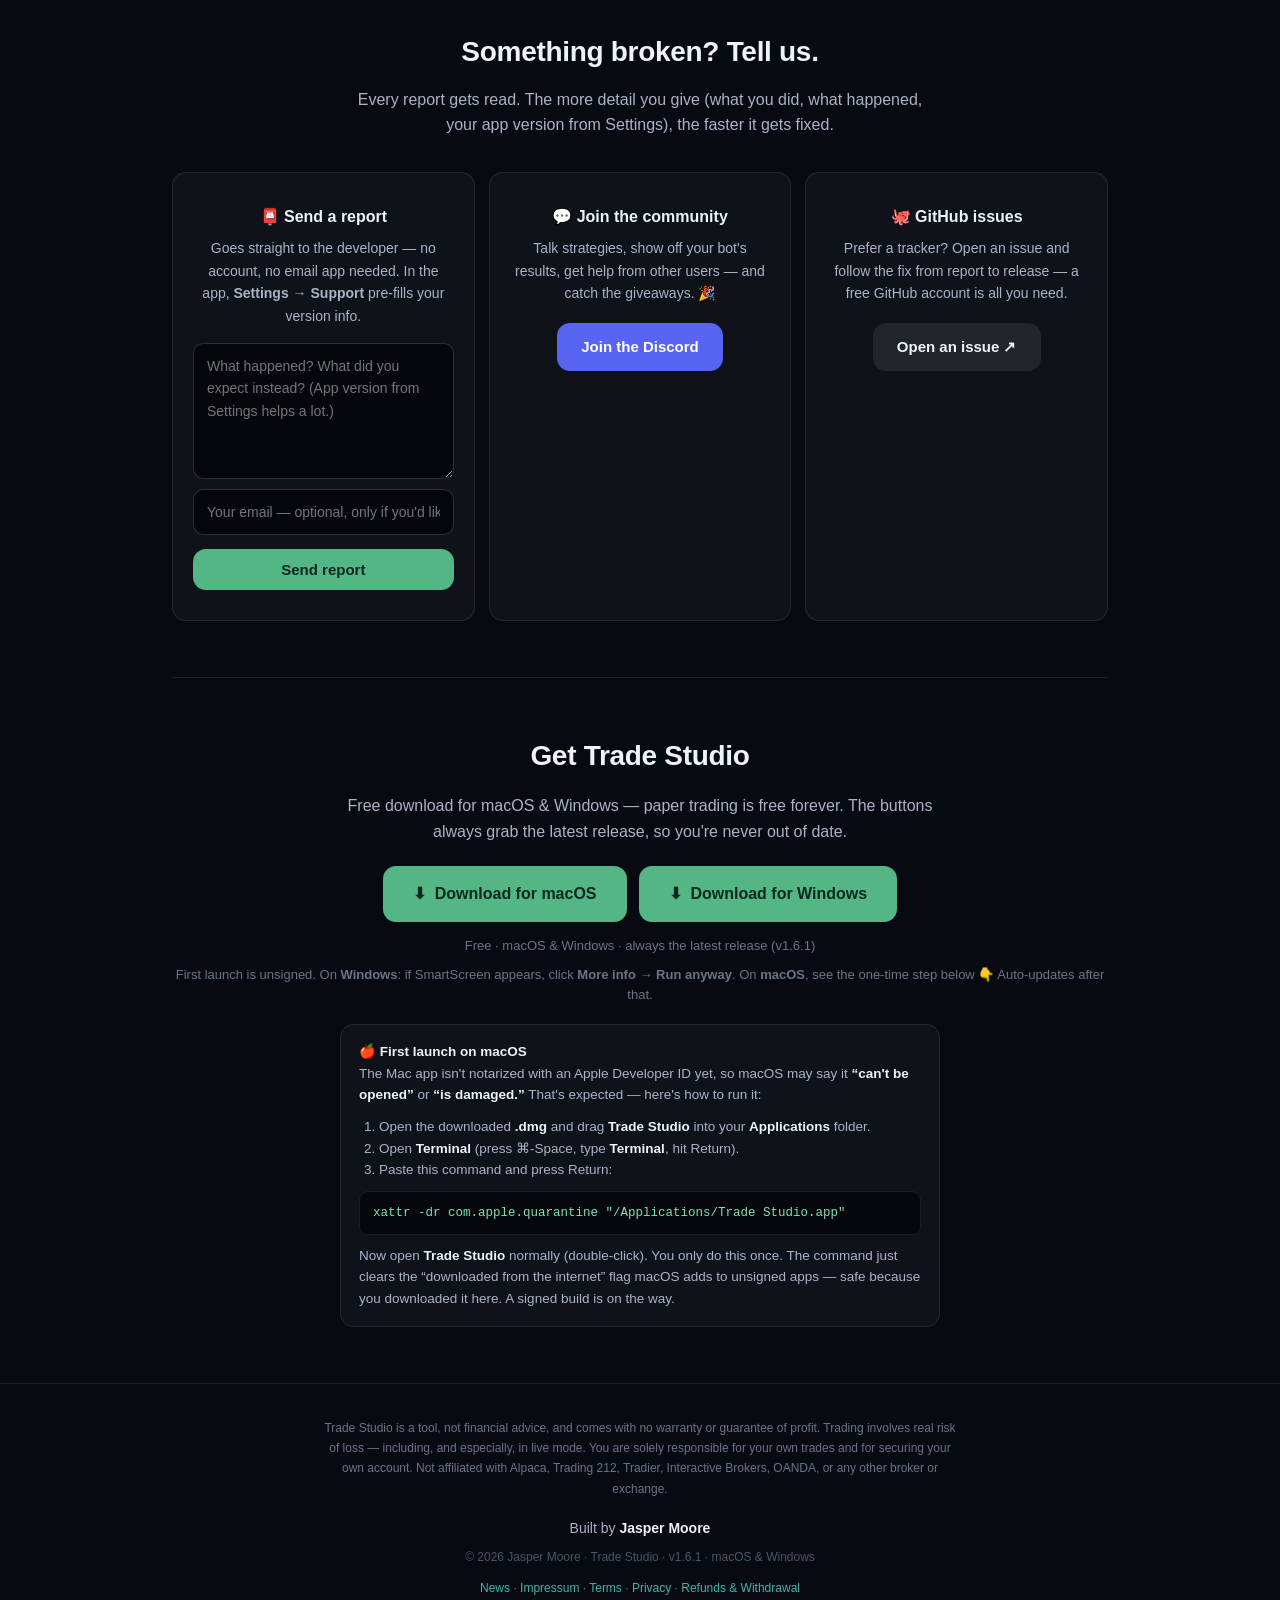
==== commit 0d7762a3: "v1.6.1 news + banner Co-Authored-By: Claude Fable 5 <noreply@anthropic.com>" ====
--- a/index.html
+++ b/index.html
@@ -179,8 +179,8 @@
     <div class="micro">Free paper trading · live via subscription · always the latest version · your keys never leave your computer</div>
 
     <div class="newsbanner">
-      <span class="nb-pill">New · v1.6.0</span>
-      <div class="nb-txt"><b>Remote access built in + a bot that explains itself</b> — the desktop side of the upcoming iPhone app (end-to-end encrypted, off by default), a plain-English status line on every dashboard, and license keys that renew themselves. <span>Launch pricing: lock in €9/€19 before Aug 4.</span></div>
+      <span class="nb-pill">New · v1.6.1</span>
+      <div class="nb-txt"><b>Your portfolio in the menu bar</b> — today's P&amp;L at a glance with a mini dashboard on click, plus built-in support &amp; the new community Discord. <span>And v1.6.0's remote access + launch pricing: €9/€19 before Aug 4.</span></div>
       <a class="nb-link" href="news.html">Read what's new →</a>
     </div>
 
@@ -484,7 +484,7 @@
       <a class="dl" href="https://github.com/moorejasper060-oss/trade-studio/releases/latest/download/TradeStudio.dmg" style="margin-top:0">⬇&nbsp; Download for macOS</a>
       <a class="dl" href="https://github.com/moorejasper060-oss/trade-studio/releases/latest/download/TradeStudio-Setup.exe" style="margin-top:0">⬇&nbsp; Download for Windows</a>
     </div>
-    <div class="micro" style="margin-top:14px">Free · macOS &amp; Windows · always the latest release (<span class="js-ver">v1.6.0</span>)</div>
+    <div class="micro" style="margin-top:14px">Free · macOS &amp; Windows · always the latest release (<span class="js-ver">v1.6.1</span>)</div>
     <div class="micro" style="margin-top:8px">First launch is unsigned. On <b>Windows</b>: if SmartScreen appears, click <b>More info → Run anyway</b>. On <b>macOS</b>, see the one-time step below 👇 Auto-updates after that.</div>
     <div class="cmdbox">
       <b>🍎 First launch on macOS</b><br>
@@ -504,7 +504,7 @@
   <div class="wrap">
     <p class="disc">Trade Studio is a tool, not financial advice, and comes with no warranty or guarantee of profit. Trading involves real risk of loss — including, and especially, in live mode. You are solely responsible for your own trades and for securing your own account. Not affiliated with Alpaca, Trading 212, Tradier, Interactive Brokers, OANDA, or any other broker or exchange.</p>
     <p class="by">Built by <b>Jasper Moore</b></p>
-    <p class="cr">© 2026 Jasper Moore · Trade Studio · <span class="js-ver">v1.6.0</span> · macOS &amp; Windows</p>
+    <p class="cr">© 2026 Jasper Moore · Trade Studio · <span class="js-ver">v1.6.1</span> · macOS &amp; Windows</p>
     <p style="margin-top:12px;font-size:12px;color:#6b7488">
       <a href="news.html" style="color:#3fb6a8;text-decoration:none">News</a> ·
       <a href="impressum.html" style="color:#3fb6a8;text-decoration:none">Impressum</a> ·
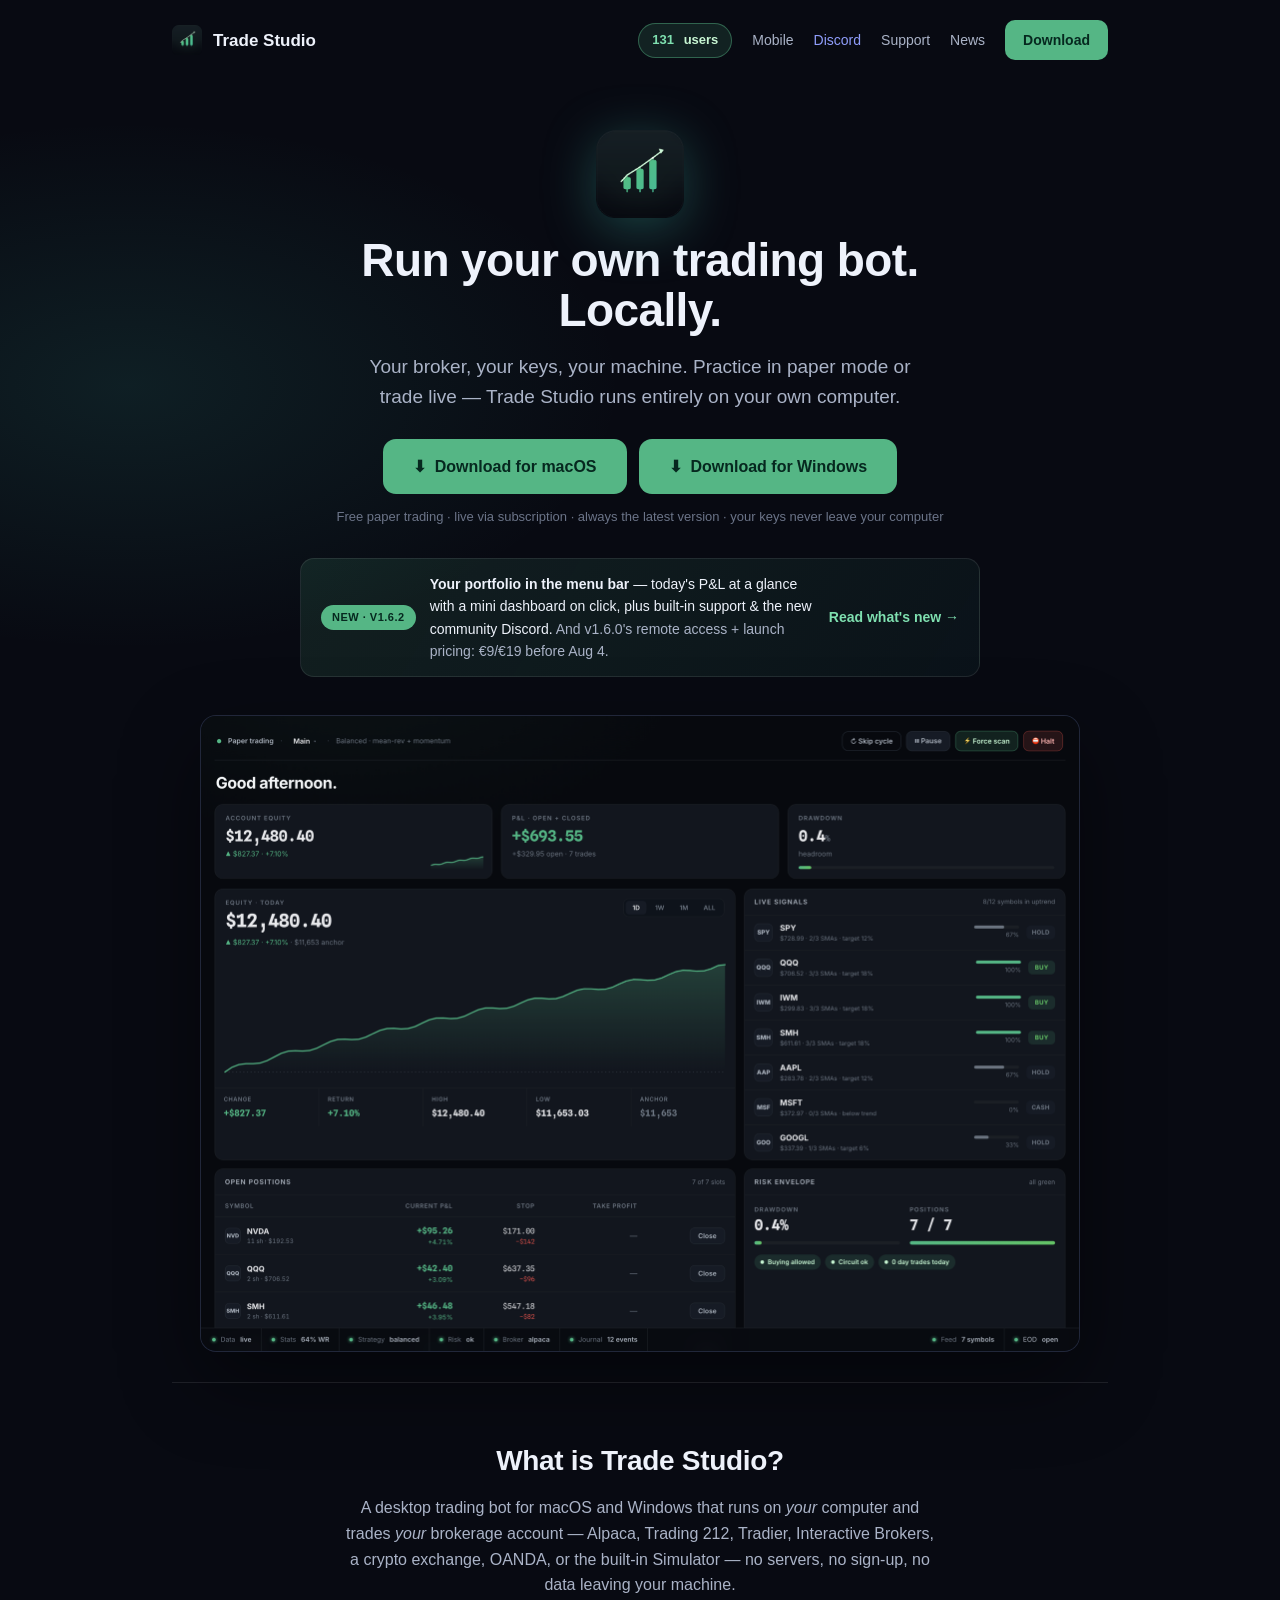
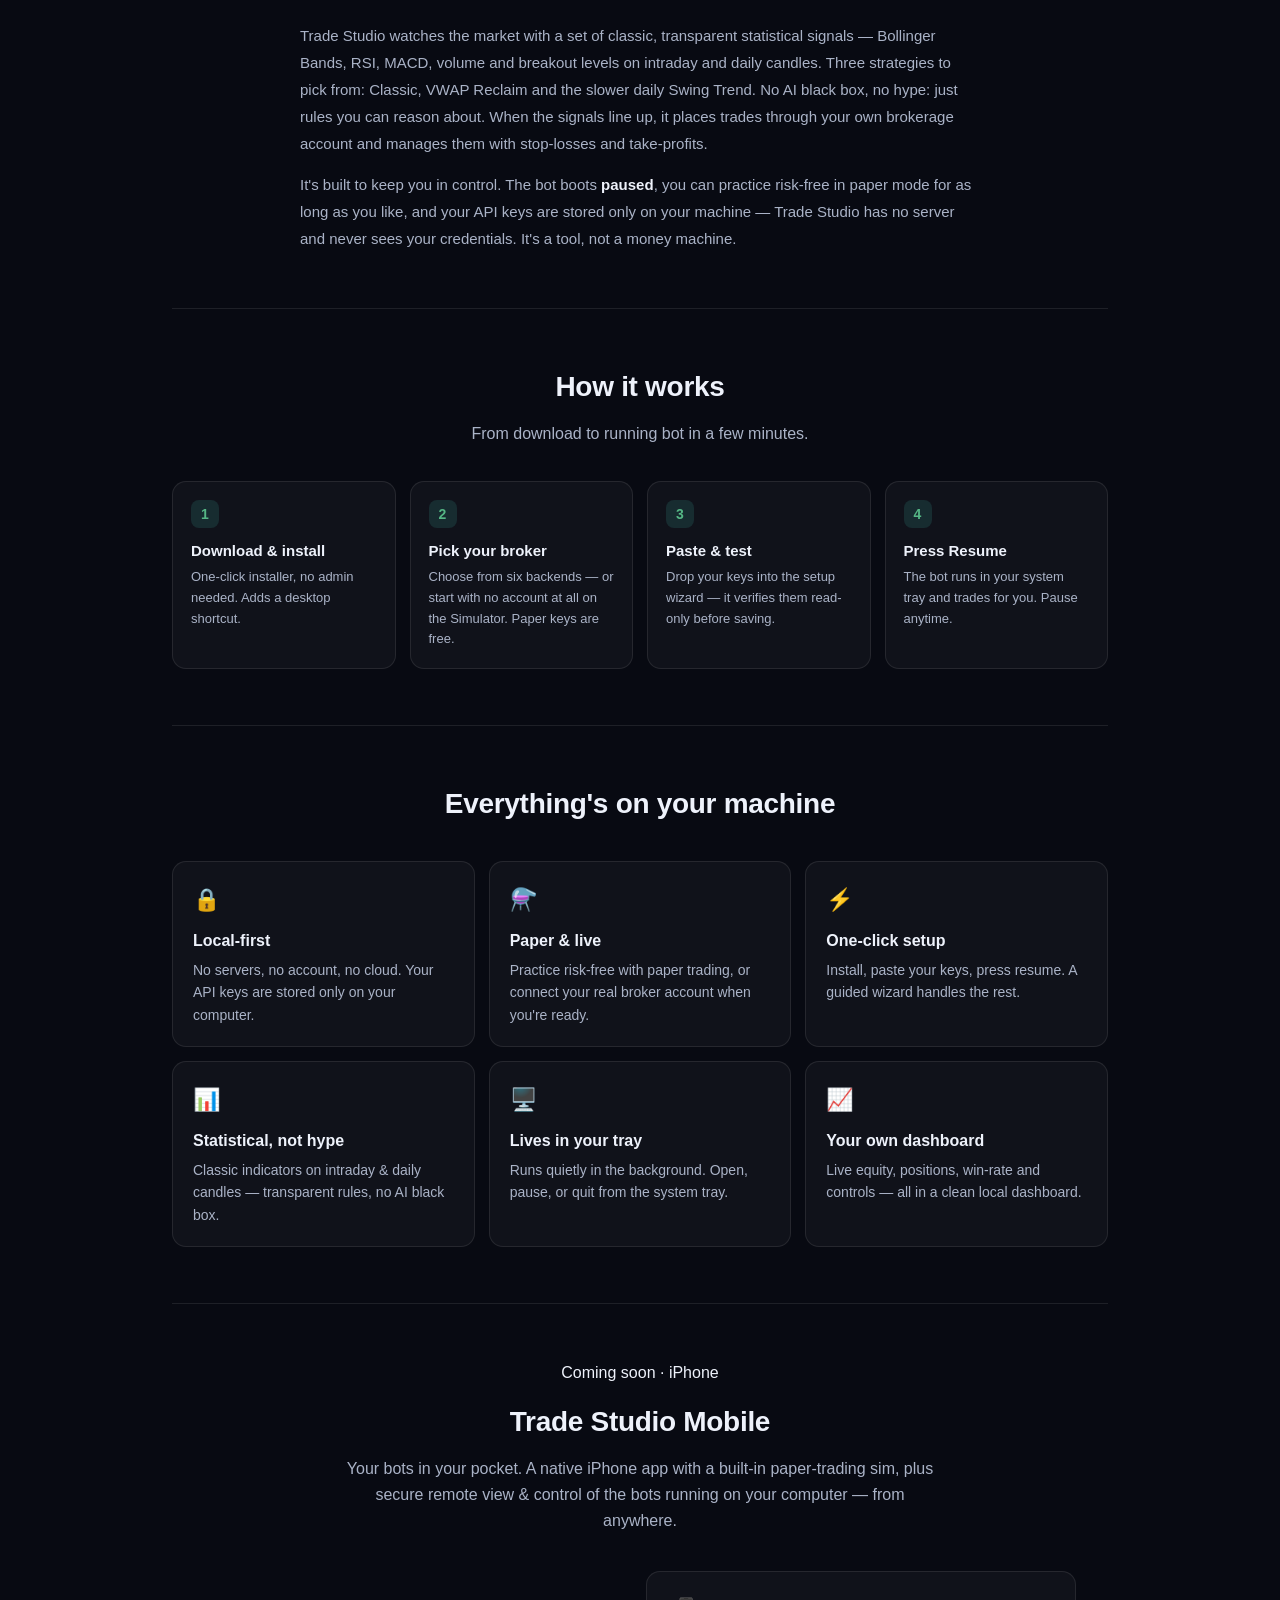
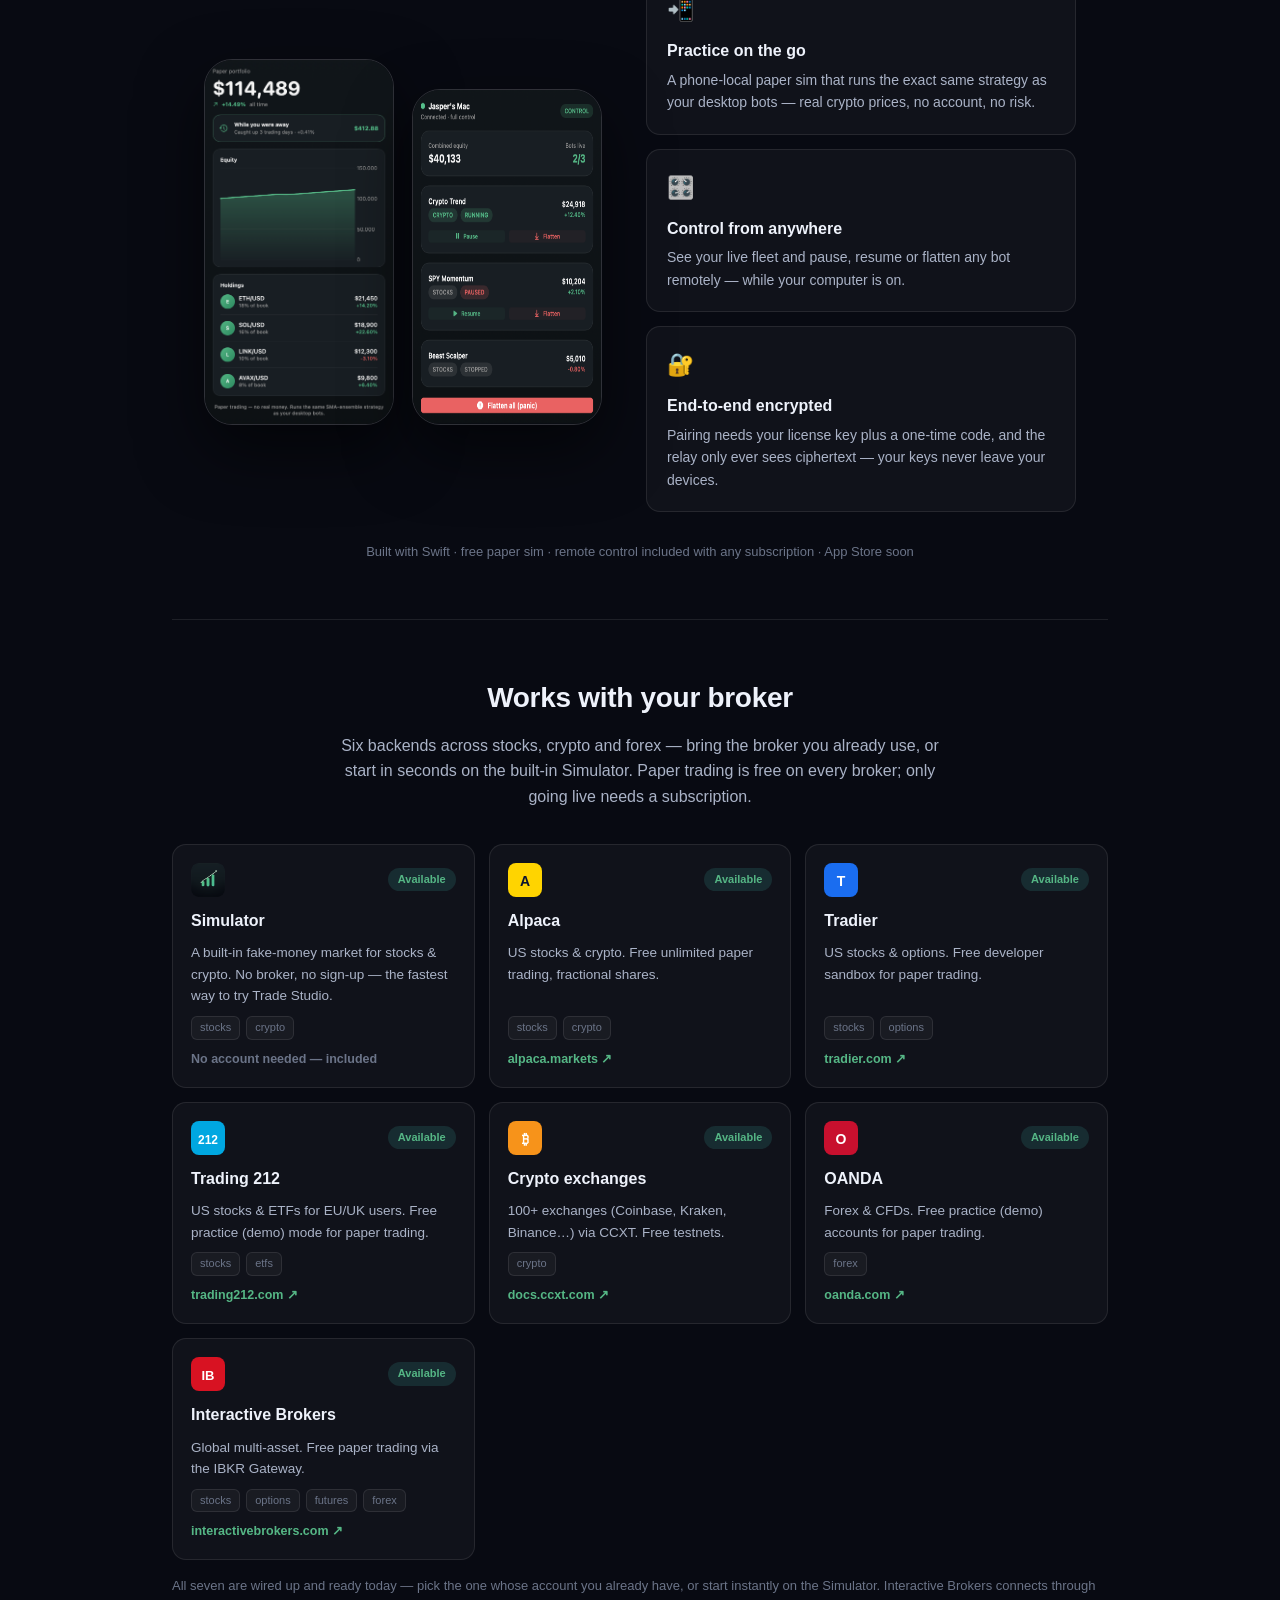
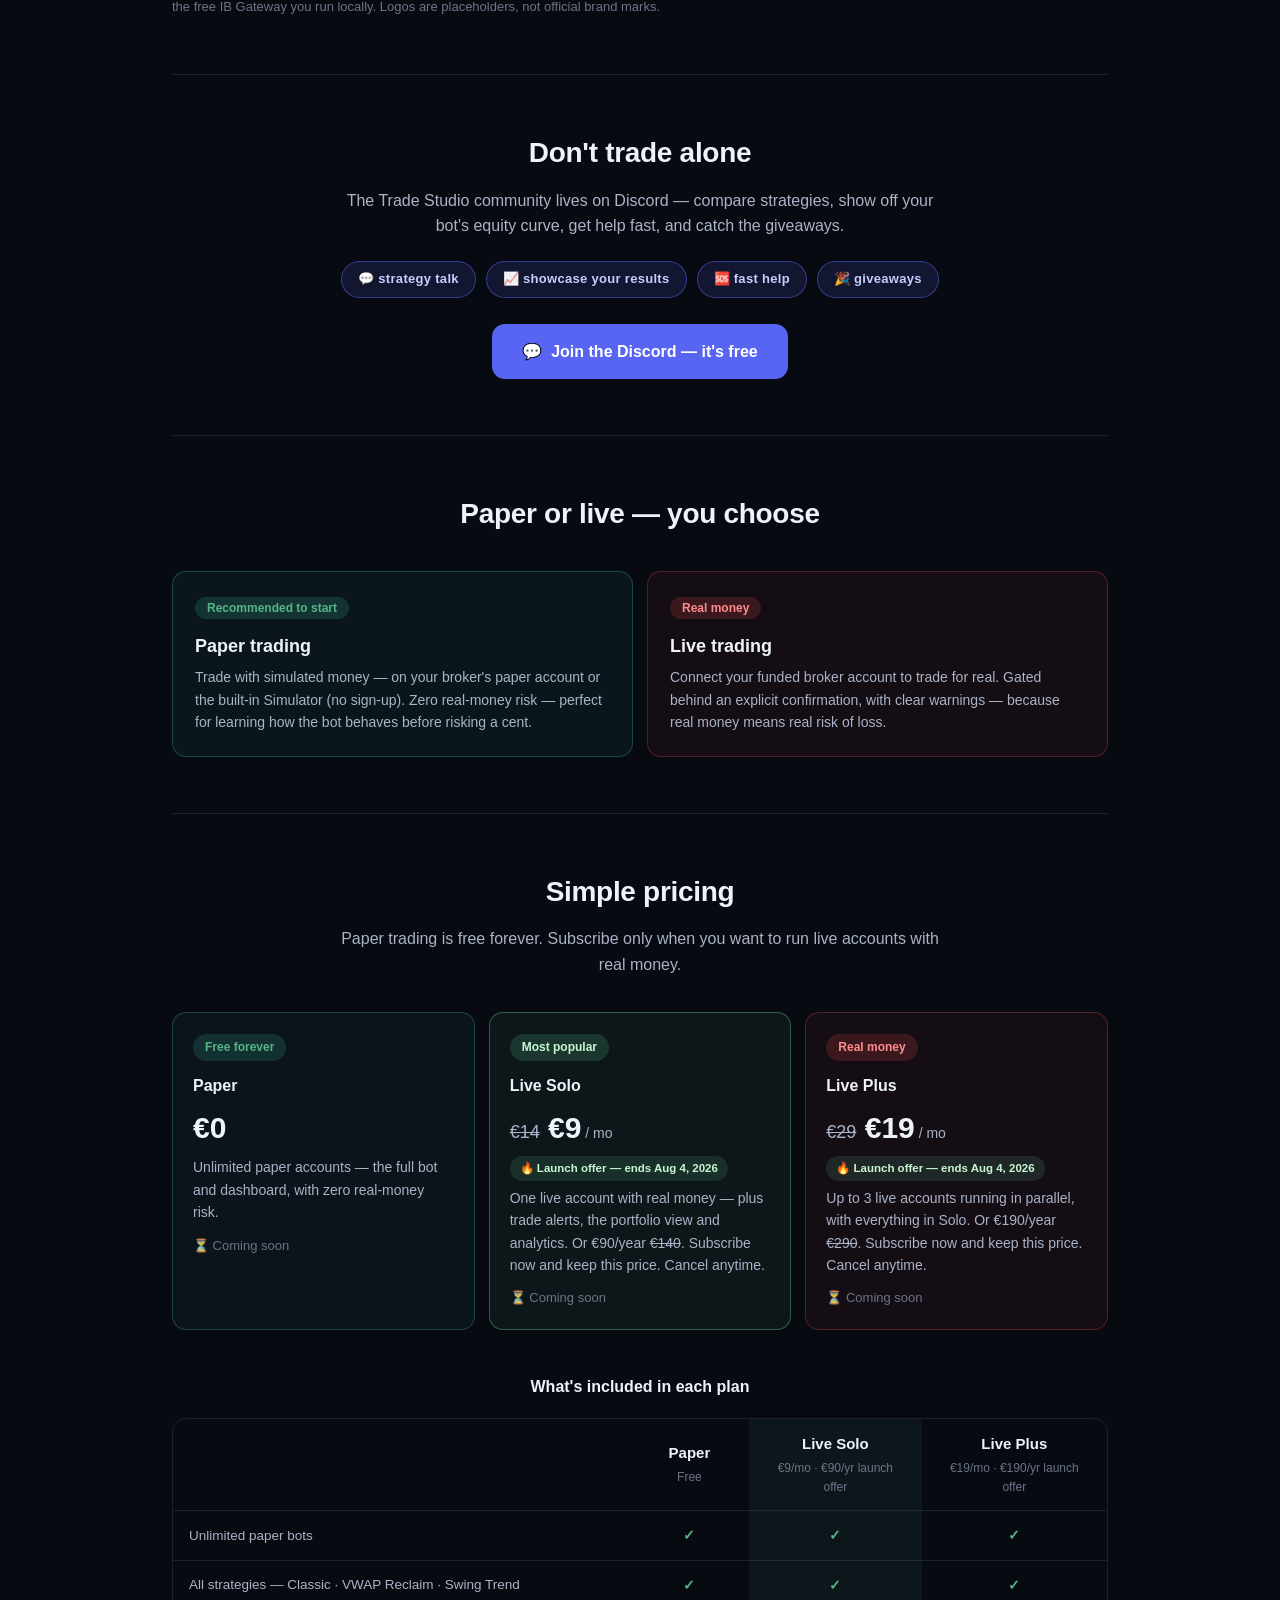
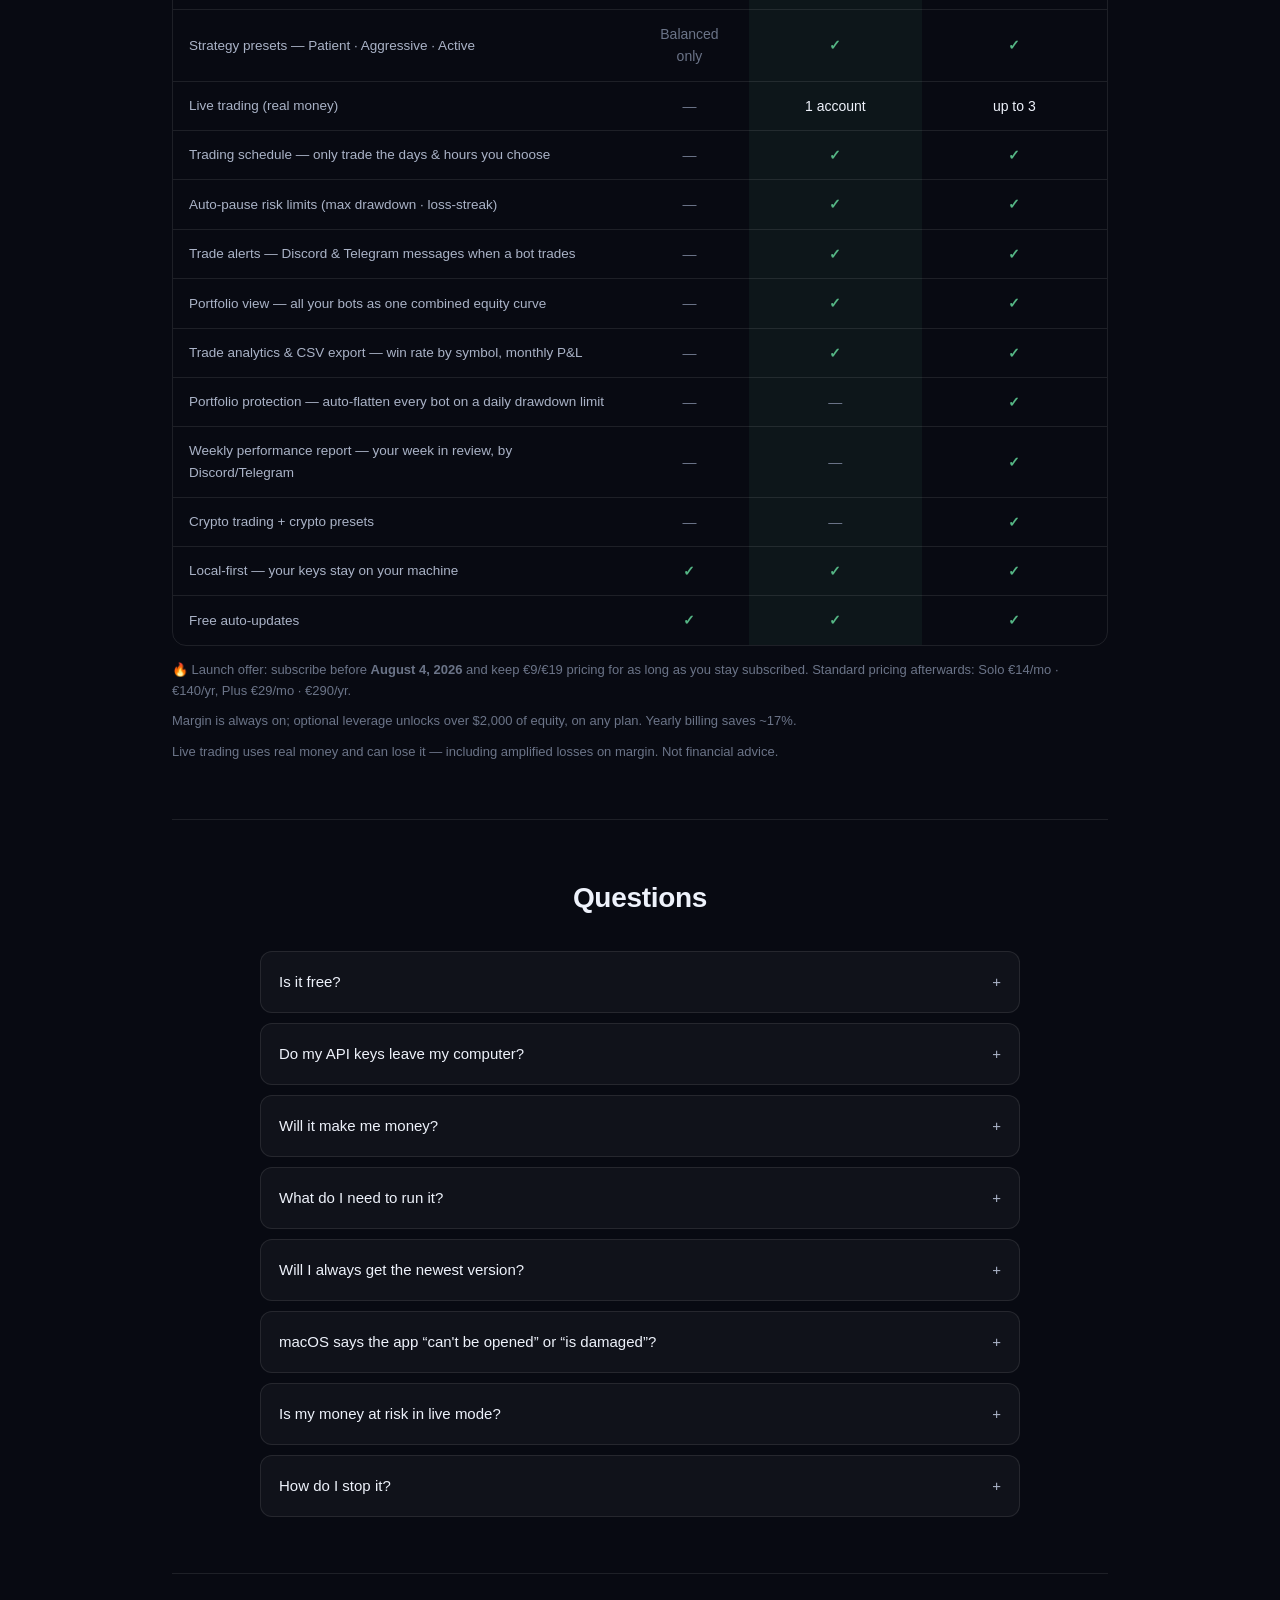
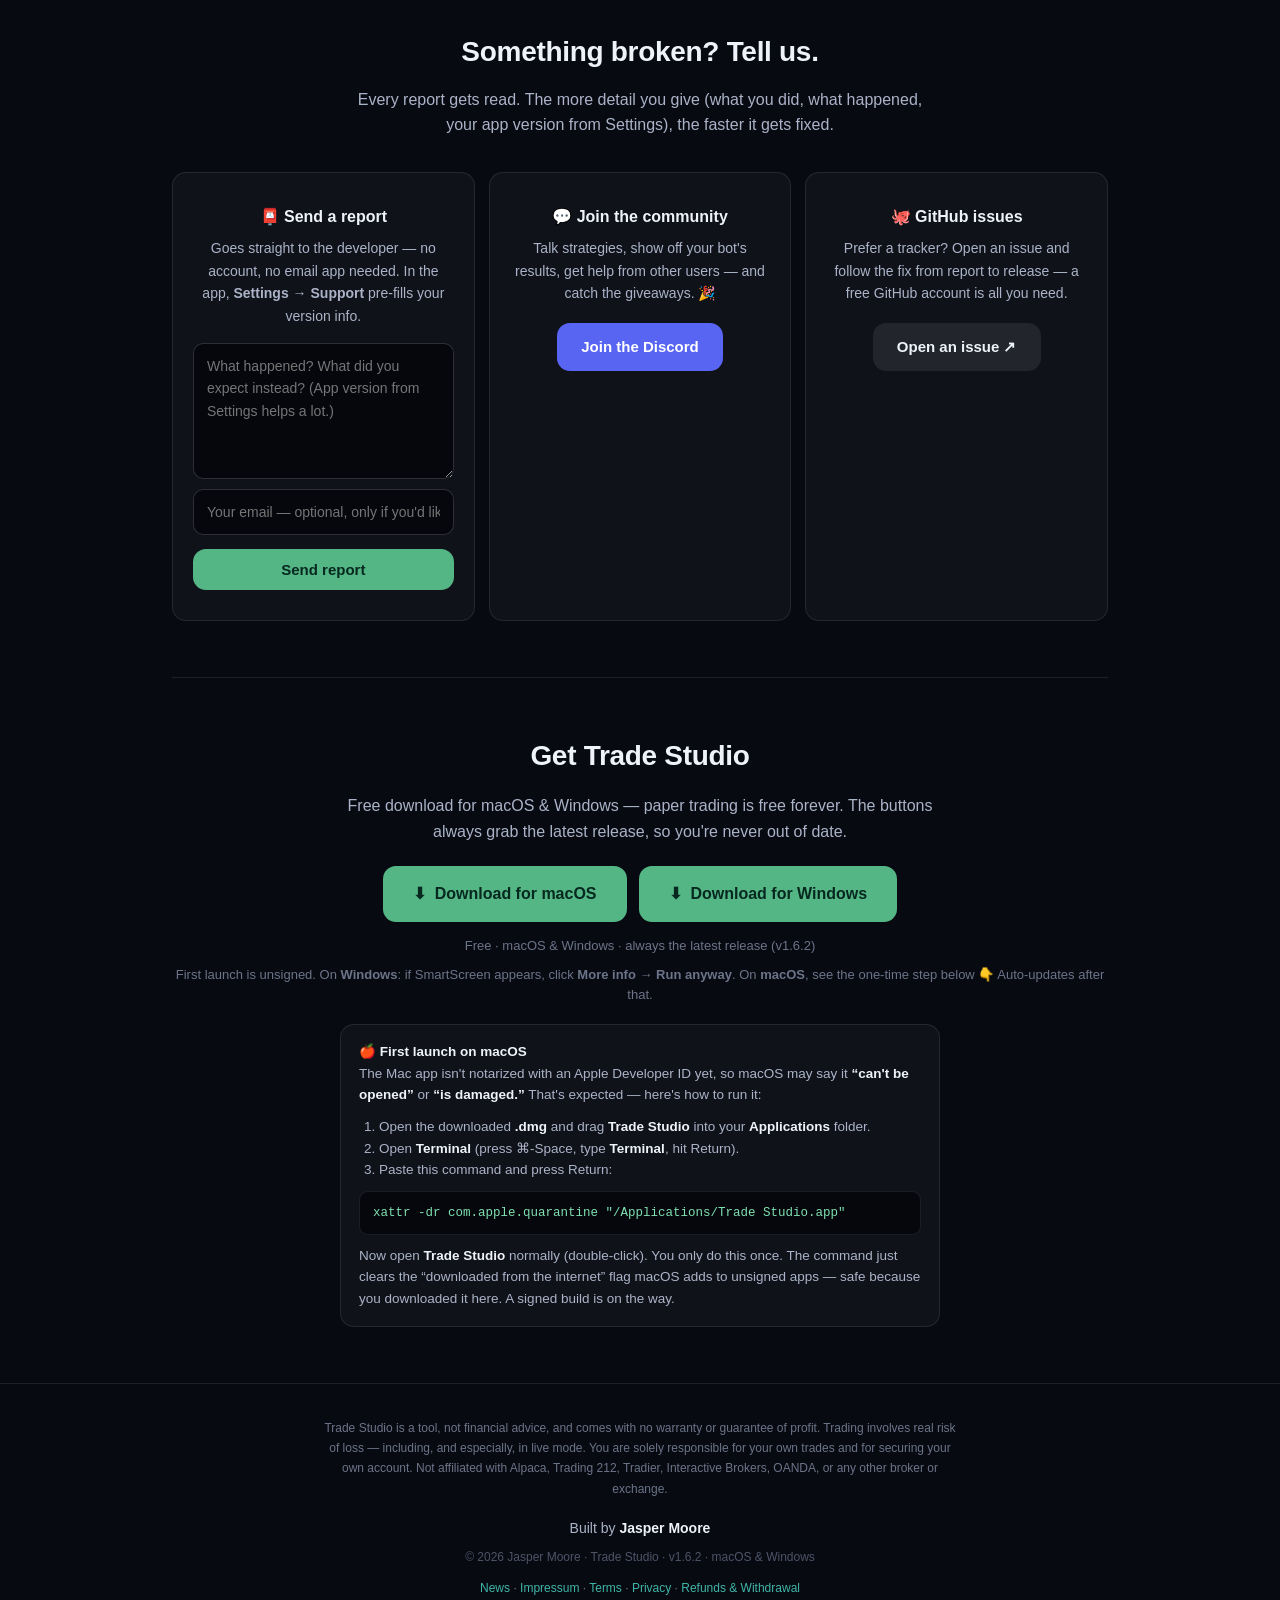
==== commit 824fc6c8: "v1.6.2 news + banner Co-Authored-By: Claude Fable 5 <noreply@anthropic.com>" ====
--- a/index.html
+++ b/index.html
@@ -179,7 +179,7 @@
     <div class="micro">Free paper trading · live via subscription · always the latest version · your keys never leave your computer</div>
 
     <div class="newsbanner">
-      <span class="nb-pill">New · v1.6.1</span>
+      <span class="nb-pill">New · v1.6.2</span>
       <div class="nb-txt"><b>Your portfolio in the menu bar</b> — today's P&amp;L at a glance with a mini dashboard on click, plus built-in support &amp; the new community Discord. <span>And v1.6.0's remote access + launch pricing: €9/€19 before Aug 4.</span></div>
       <a class="nb-link" href="news.html">Read what's new →</a>
     </div>
@@ -484,7 +484,7 @@
       <a class="dl" href="https://github.com/moorejasper060-oss/trade-studio/releases/latest/download/TradeStudio.dmg" style="margin-top:0">⬇&nbsp; Download for macOS</a>
       <a class="dl" href="https://github.com/moorejasper060-oss/trade-studio/releases/latest/download/TradeStudio-Setup.exe" style="margin-top:0">⬇&nbsp; Download for Windows</a>
     </div>
-    <div class="micro" style="margin-top:14px">Free · macOS &amp; Windows · always the latest release (<span class="js-ver">v1.6.1</span>)</div>
+    <div class="micro" style="margin-top:14px">Free · macOS &amp; Windows · always the latest release (<span class="js-ver">v1.6.2</span>)</div>
     <div class="micro" style="margin-top:8px">First launch is unsigned. On <b>Windows</b>: if SmartScreen appears, click <b>More info → Run anyway</b>. On <b>macOS</b>, see the one-time step below 👇 Auto-updates after that.</div>
     <div class="cmdbox">
       <b>🍎 First launch on macOS</b><br>
@@ -504,7 +504,7 @@
   <div class="wrap">
     <p class="disc">Trade Studio is a tool, not financial advice, and comes with no warranty or guarantee of profit. Trading involves real risk of loss — including, and especially, in live mode. You are solely responsible for your own trades and for securing your own account. Not affiliated with Alpaca, Trading 212, Tradier, Interactive Brokers, OANDA, or any other broker or exchange.</p>
     <p class="by">Built by <b>Jasper Moore</b></p>
-    <p class="cr">© 2026 Jasper Moore · Trade Studio · <span class="js-ver">v1.6.1</span> · macOS &amp; Windows</p>
+    <p class="cr">© 2026 Jasper Moore · Trade Studio · <span class="js-ver">v1.6.2</span> · macOS &amp; Windows</p>
     <p style="margin-top:12px;font-size:12px;color:#6b7488">
       <a href="news.html" style="color:#3fb6a8;text-decoration:none">News</a> ·
       <a href="impressum.html" style="color:#3fb6a8;text-decoration:none">Impressum</a> ·
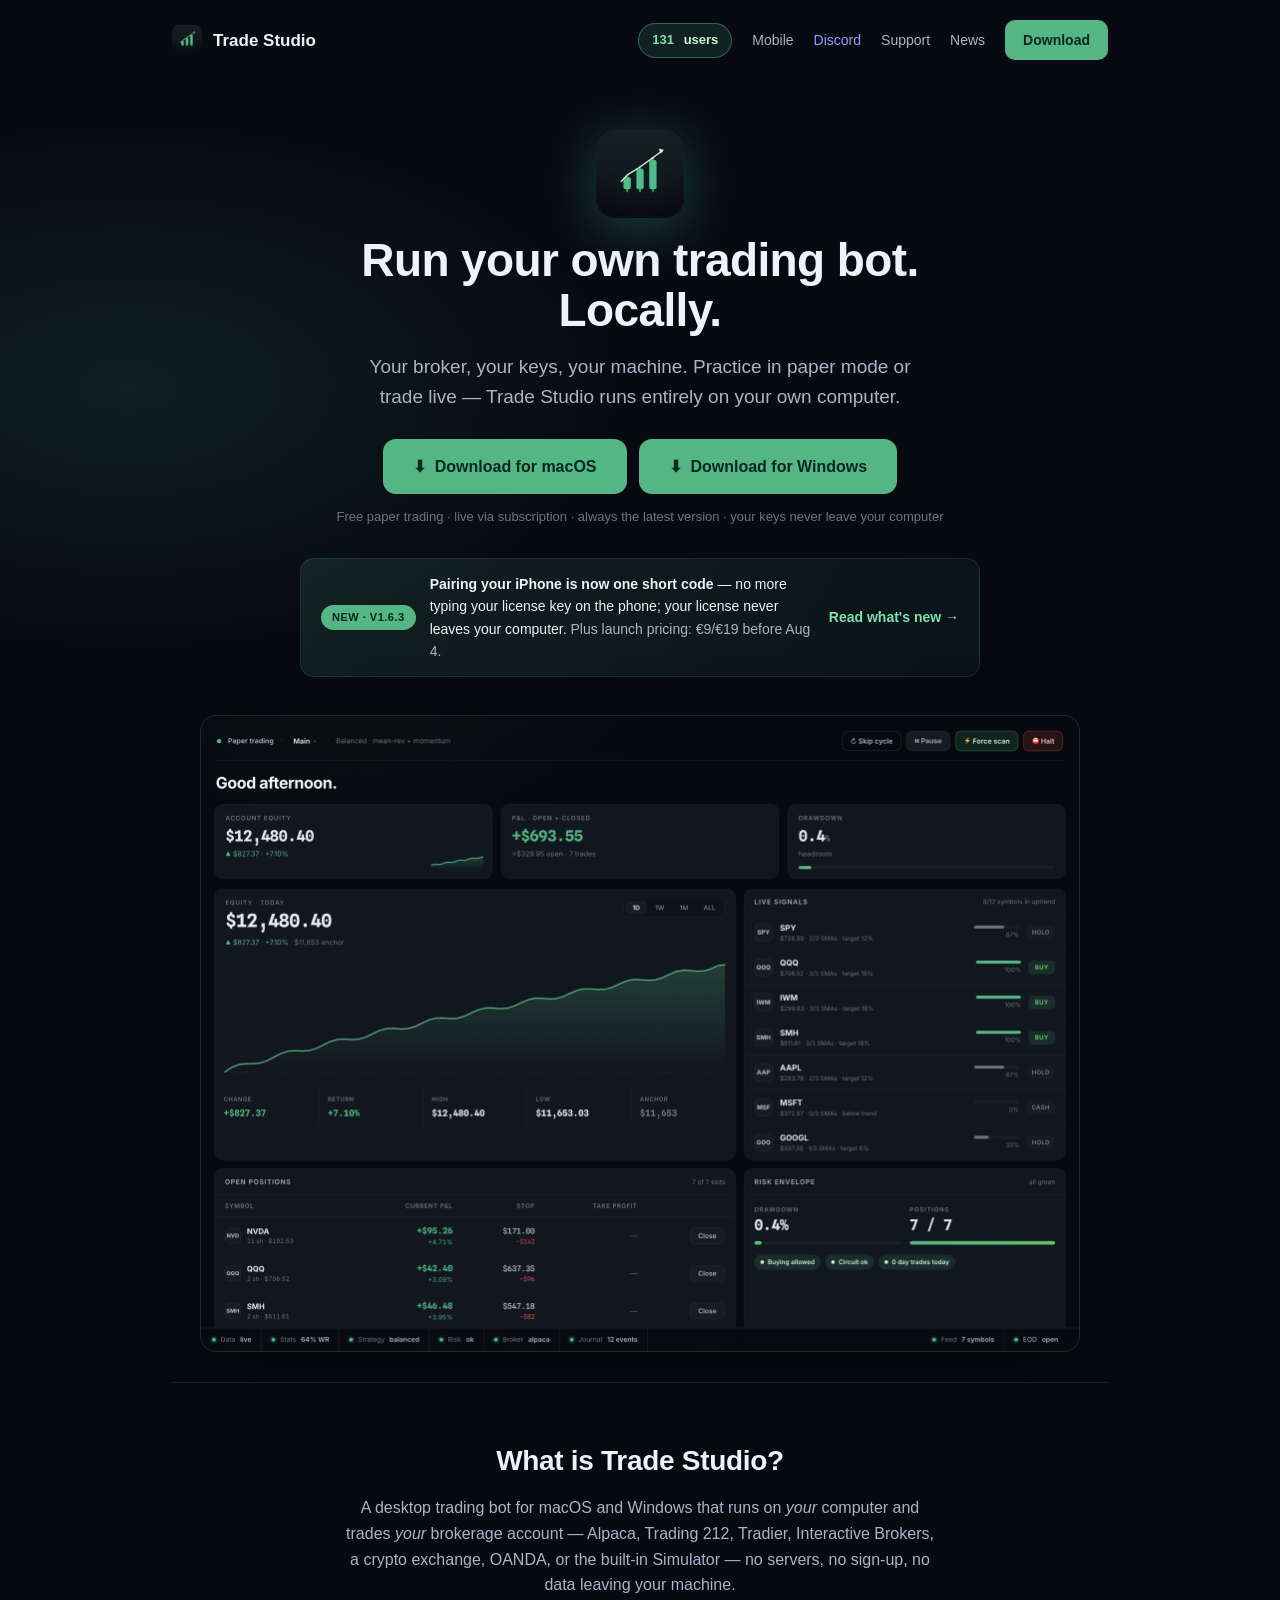
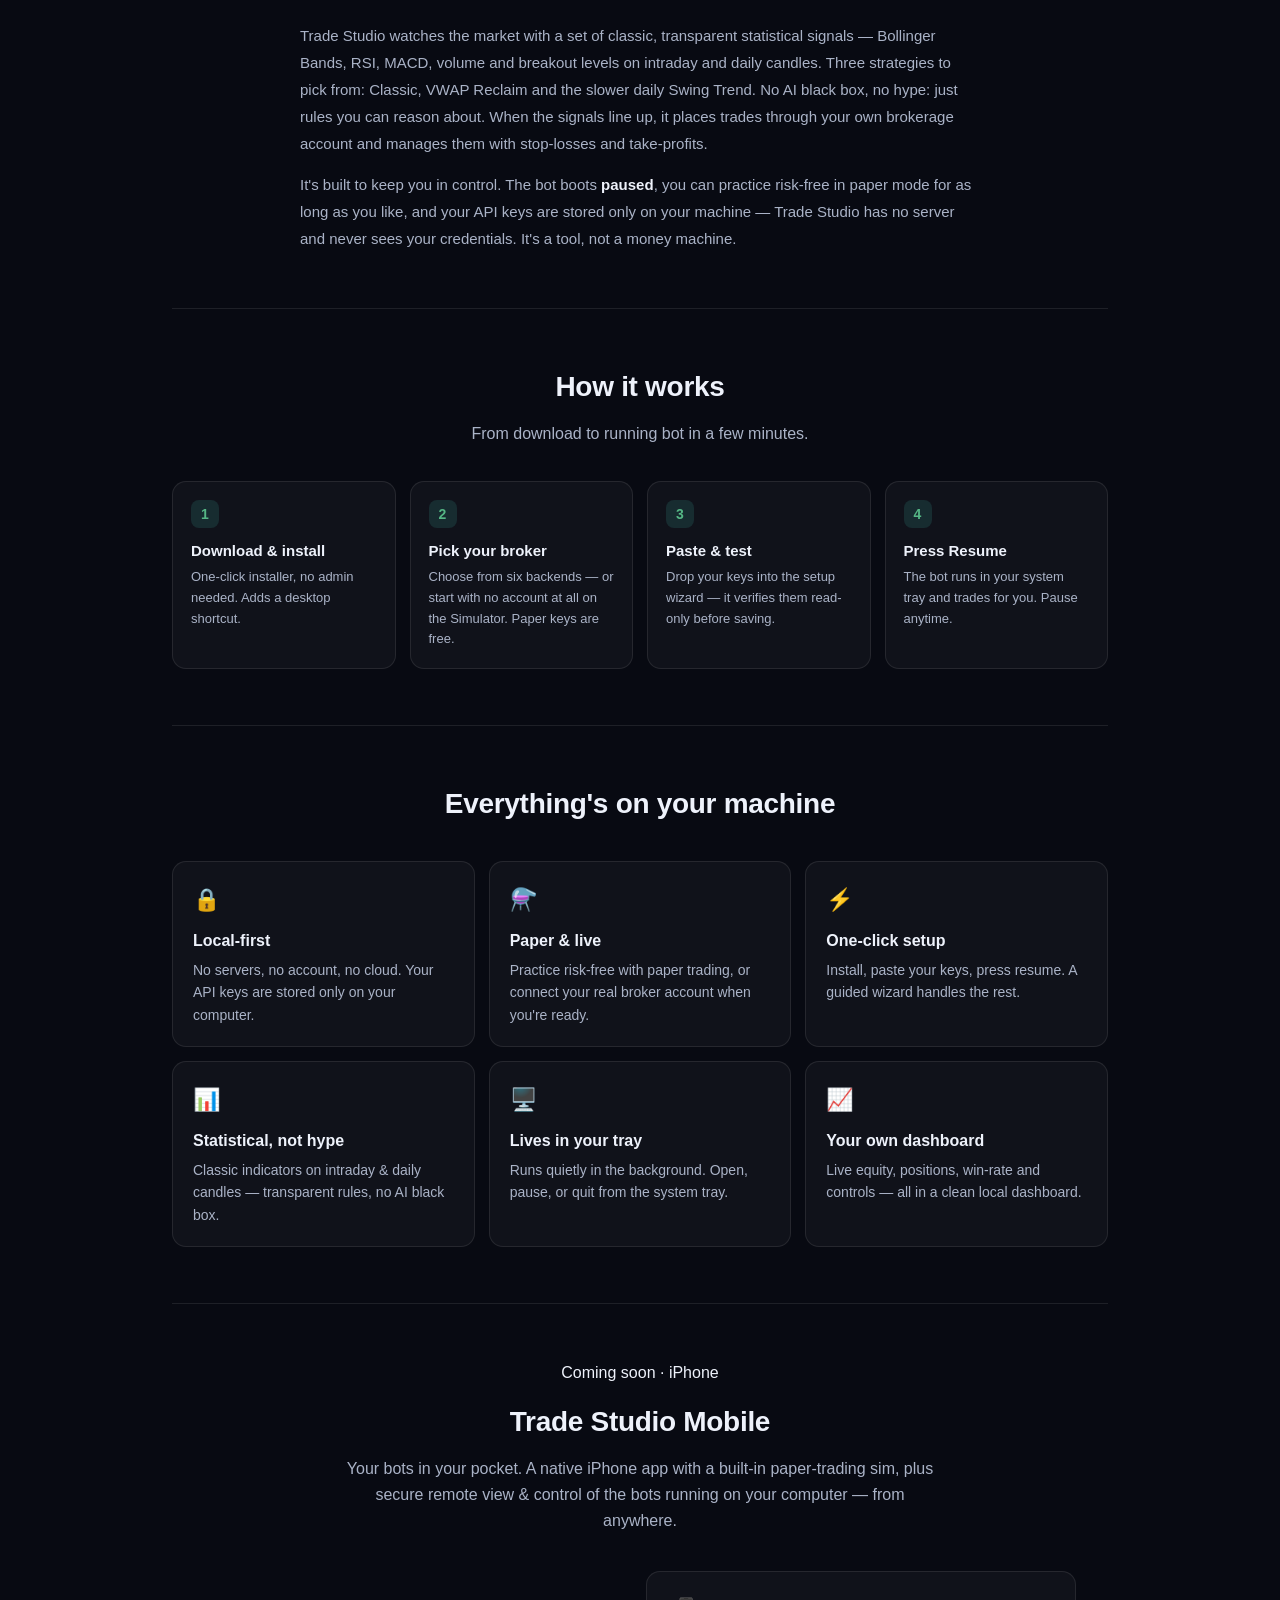
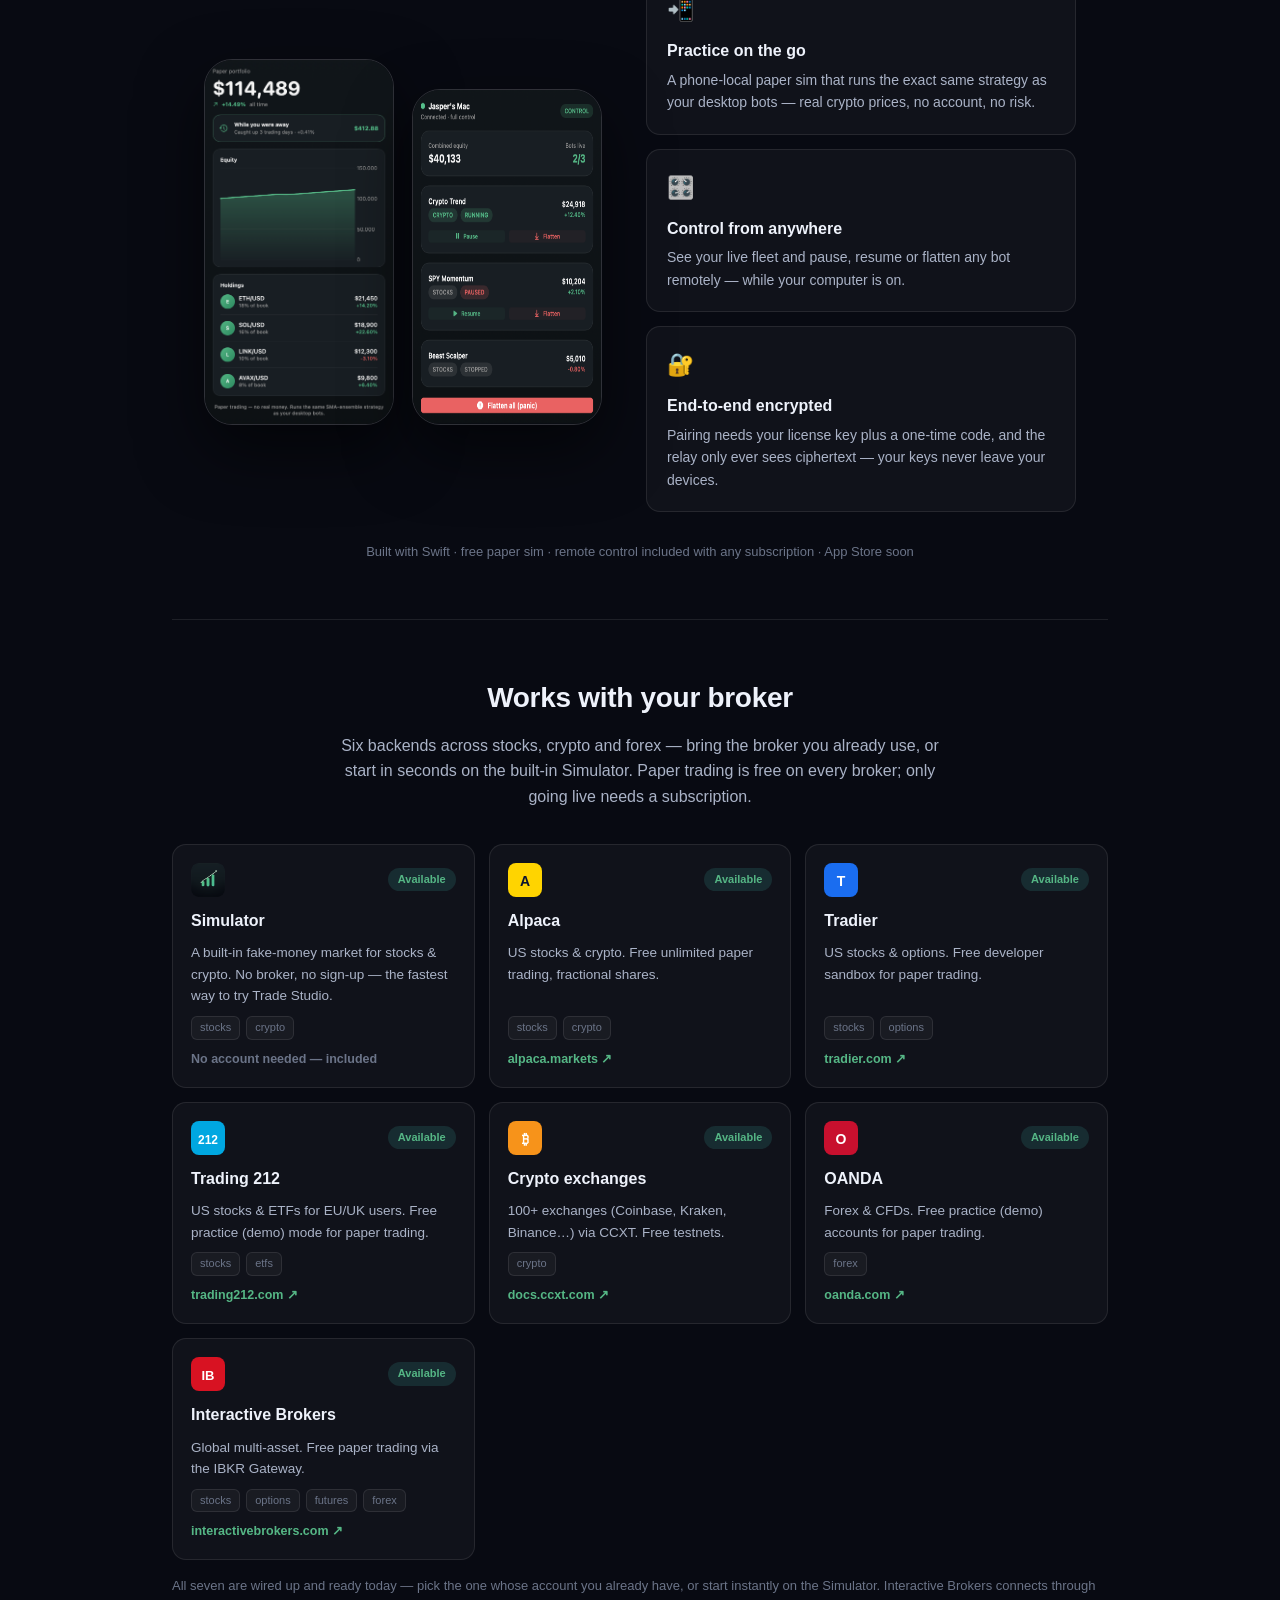
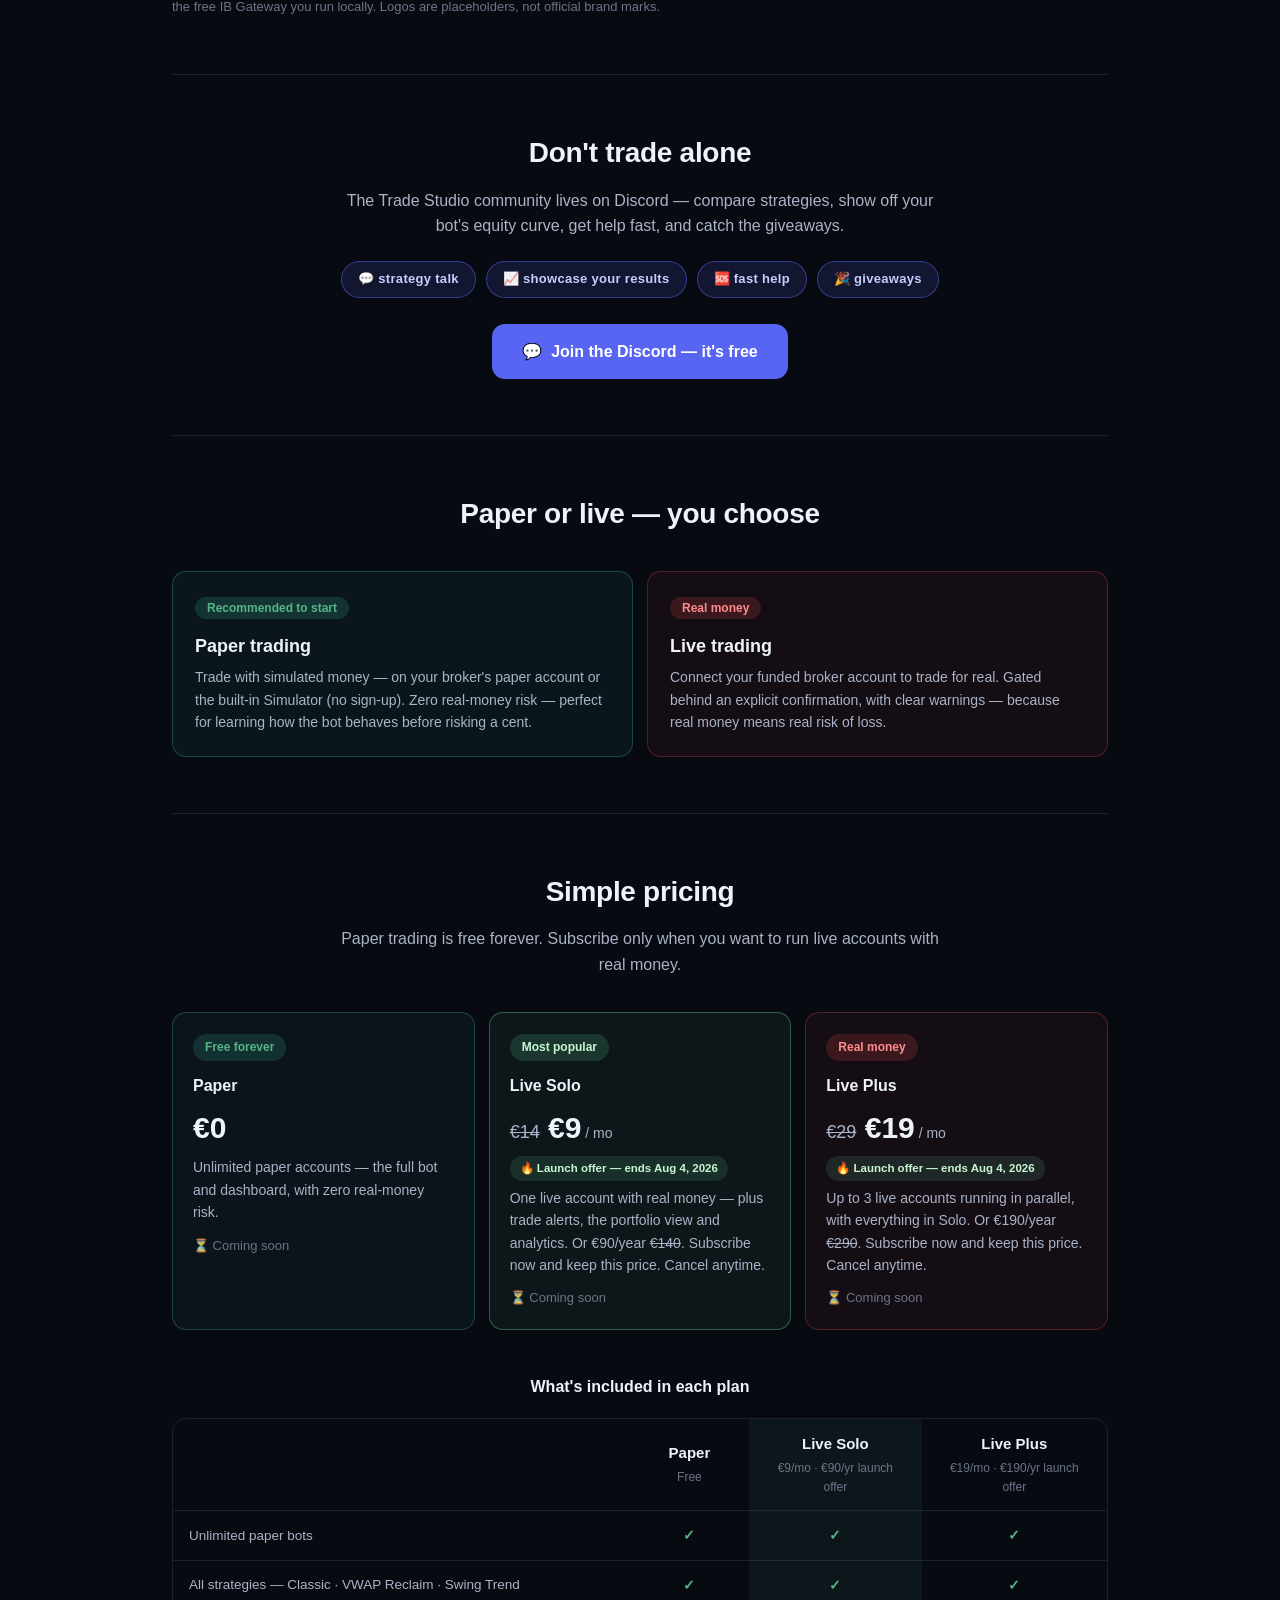
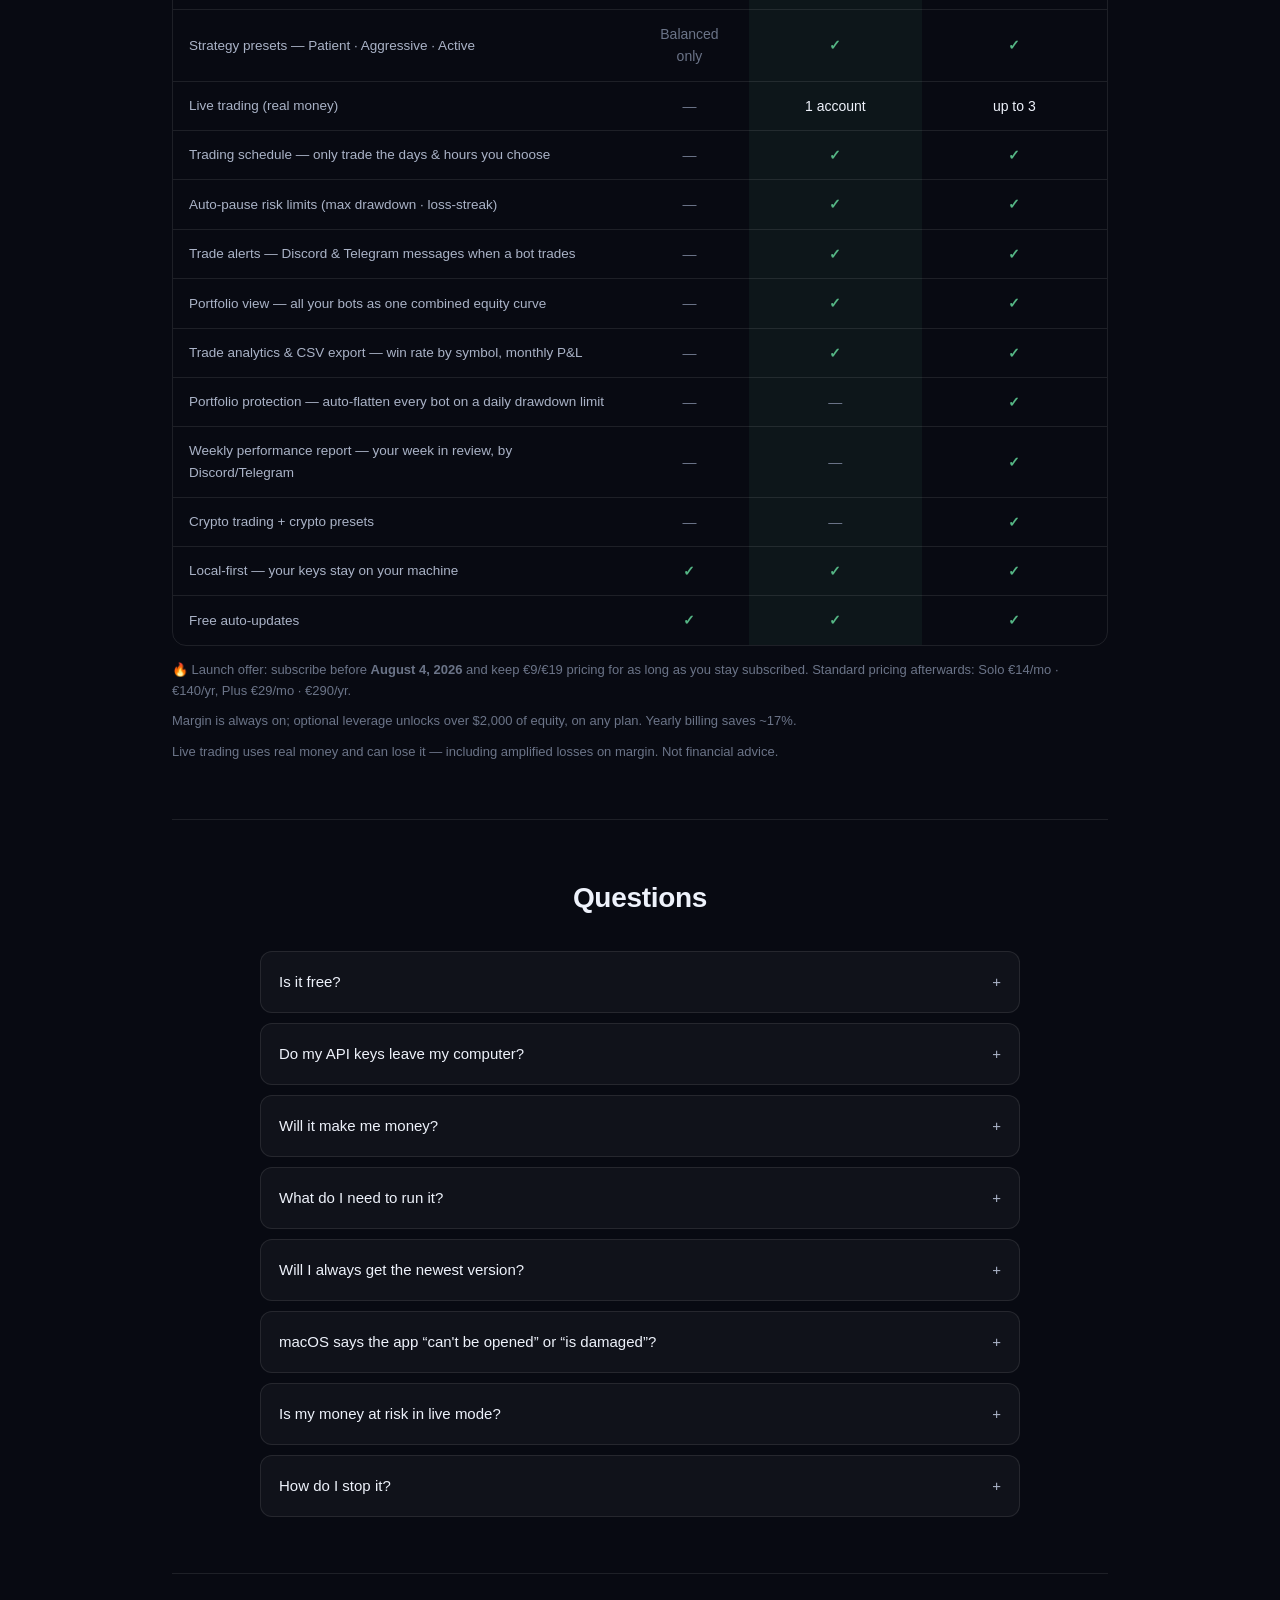
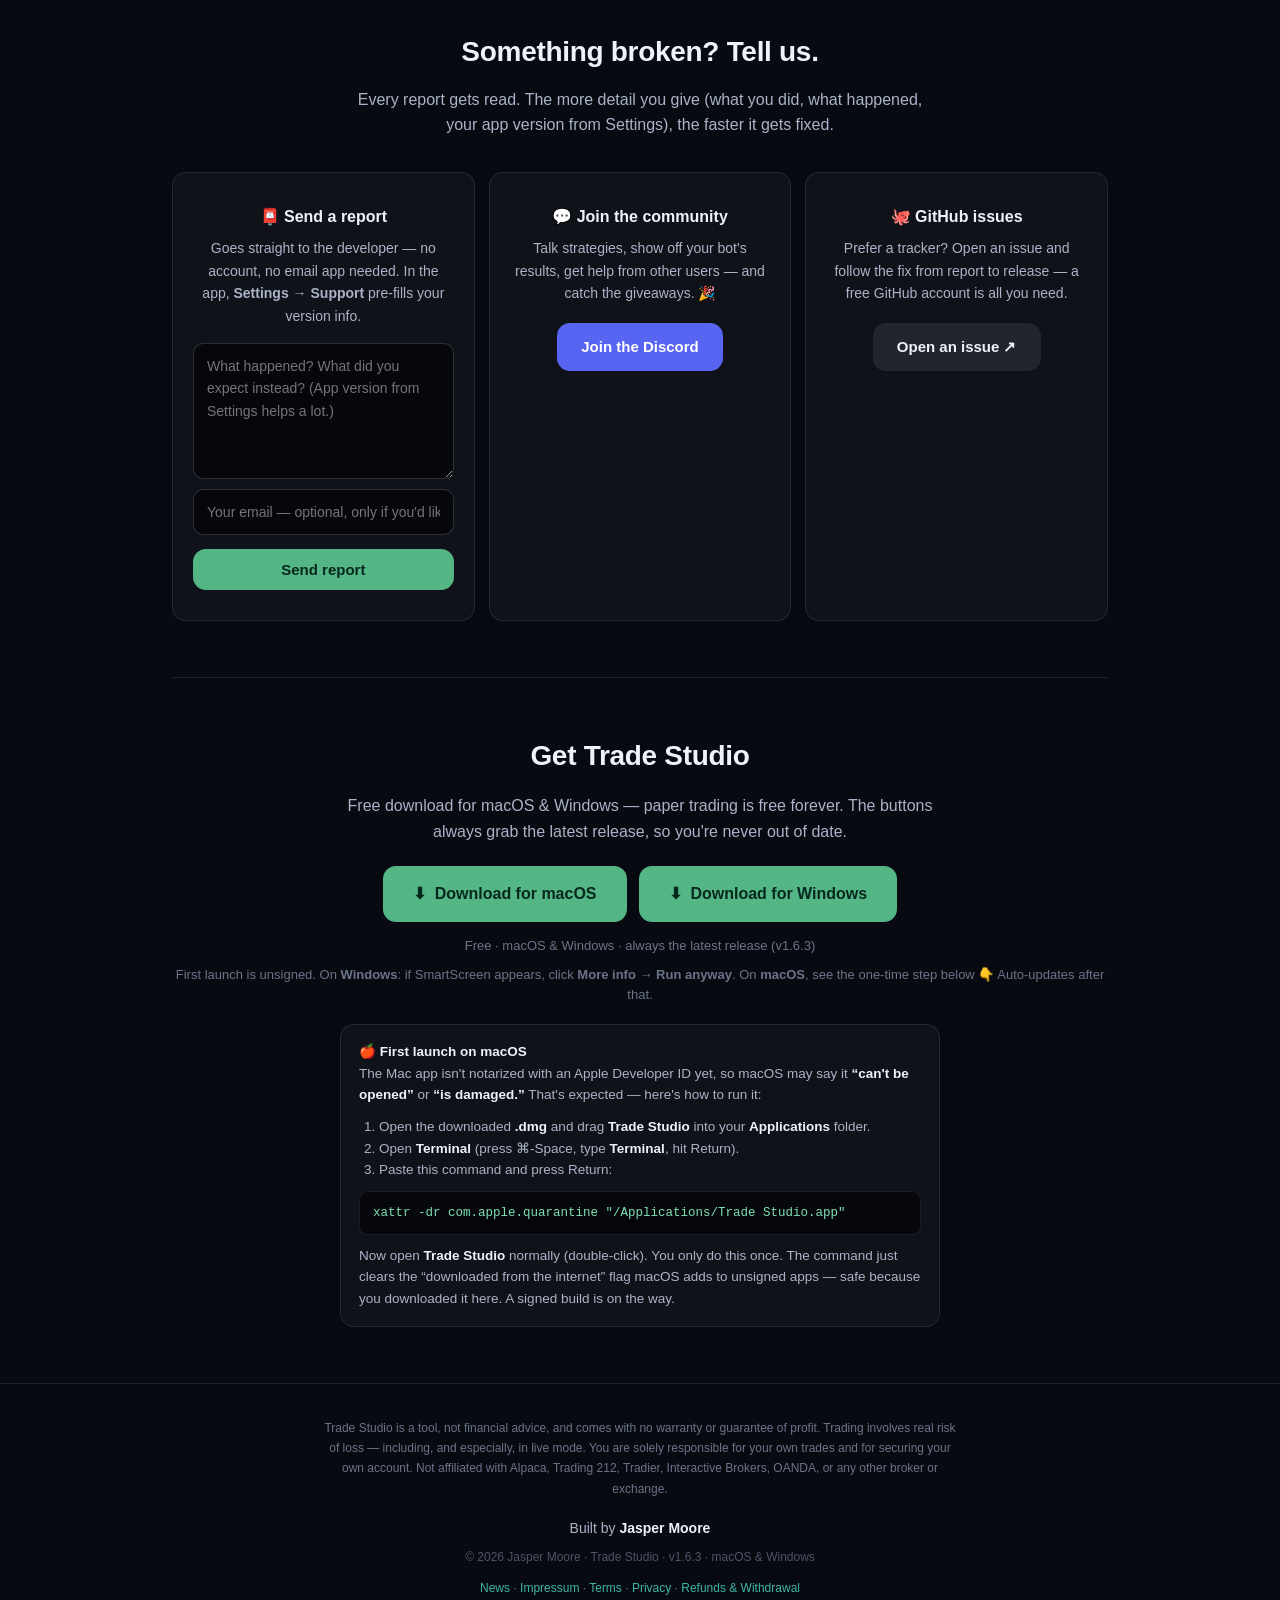
==== commit 6f673a8a: "v1.6.3 news + banner (one-code pairing) Co-Authored-By: Claude Fable 5 <noreply@anthropic.com>" ====
--- a/index.html
+++ b/index.html
@@ -179,8 +179,8 @@
     <div class="micro">Free paper trading · live via subscription · always the latest version · your keys never leave your computer</div>
 
     <div class="newsbanner">
-      <span class="nb-pill">New · v1.6.2</span>
-      <div class="nb-txt"><b>Your portfolio in the menu bar</b> — today's P&amp;L at a glance with a mini dashboard on click, plus built-in support &amp; the new community Discord. <span>And v1.6.0's remote access + launch pricing: €9/€19 before Aug 4.</span></div>
+      <span class="nb-pill">New · v1.6.3</span>
+      <div class="nb-txt"><b>Pairing your iPhone is now one short code</b> — no more typing your license key on the phone; your license never leaves your computer. <span>Plus launch pricing: €9/€19 before Aug 4.</span></div>
       <a class="nb-link" href="news.html">Read what's new →</a>
     </div>
 
@@ -484,7 +484,7 @@
       <a class="dl" href="https://github.com/moorejasper060-oss/trade-studio/releases/latest/download/TradeStudio.dmg" style="margin-top:0">⬇&nbsp; Download for macOS</a>
       <a class="dl" href="https://github.com/moorejasper060-oss/trade-studio/releases/latest/download/TradeStudio-Setup.exe" style="margin-top:0">⬇&nbsp; Download for Windows</a>
     </div>
-    <div class="micro" style="margin-top:14px">Free · macOS &amp; Windows · always the latest release (<span class="js-ver">v1.6.2</span>)</div>
+    <div class="micro" style="margin-top:14px">Free · macOS &amp; Windows · always the latest release (<span class="js-ver">v1.6.3</span>)</div>
     <div class="micro" style="margin-top:8px">First launch is unsigned. On <b>Windows</b>: if SmartScreen appears, click <b>More info → Run anyway</b>. On <b>macOS</b>, see the one-time step below 👇 Auto-updates after that.</div>
     <div class="cmdbox">
       <b>🍎 First launch on macOS</b><br>
@@ -504,7 +504,7 @@
   <div class="wrap">
     <p class="disc">Trade Studio is a tool, not financial advice, and comes with no warranty or guarantee of profit. Trading involves real risk of loss — including, and especially, in live mode. You are solely responsible for your own trades and for securing your own account. Not affiliated with Alpaca, Trading 212, Tradier, Interactive Brokers, OANDA, or any other broker or exchange.</p>
     <p class="by">Built by <b>Jasper Moore</b></p>
-    <p class="cr">© 2026 Jasper Moore · Trade Studio · <span class="js-ver">v1.6.2</span> · macOS &amp; Windows</p>
+    <p class="cr">© 2026 Jasper Moore · Trade Studio · <span class="js-ver">v1.6.3</span> · macOS &amp; Windows</p>
     <p style="margin-top:12px;font-size:12px;color:#6b7488">
       <a href="news.html" style="color:#3fb6a8;text-decoration:none">News</a> ·
       <a href="impressum.html" style="color:#3fb6a8;text-decoration:none">Impressum</a> ·
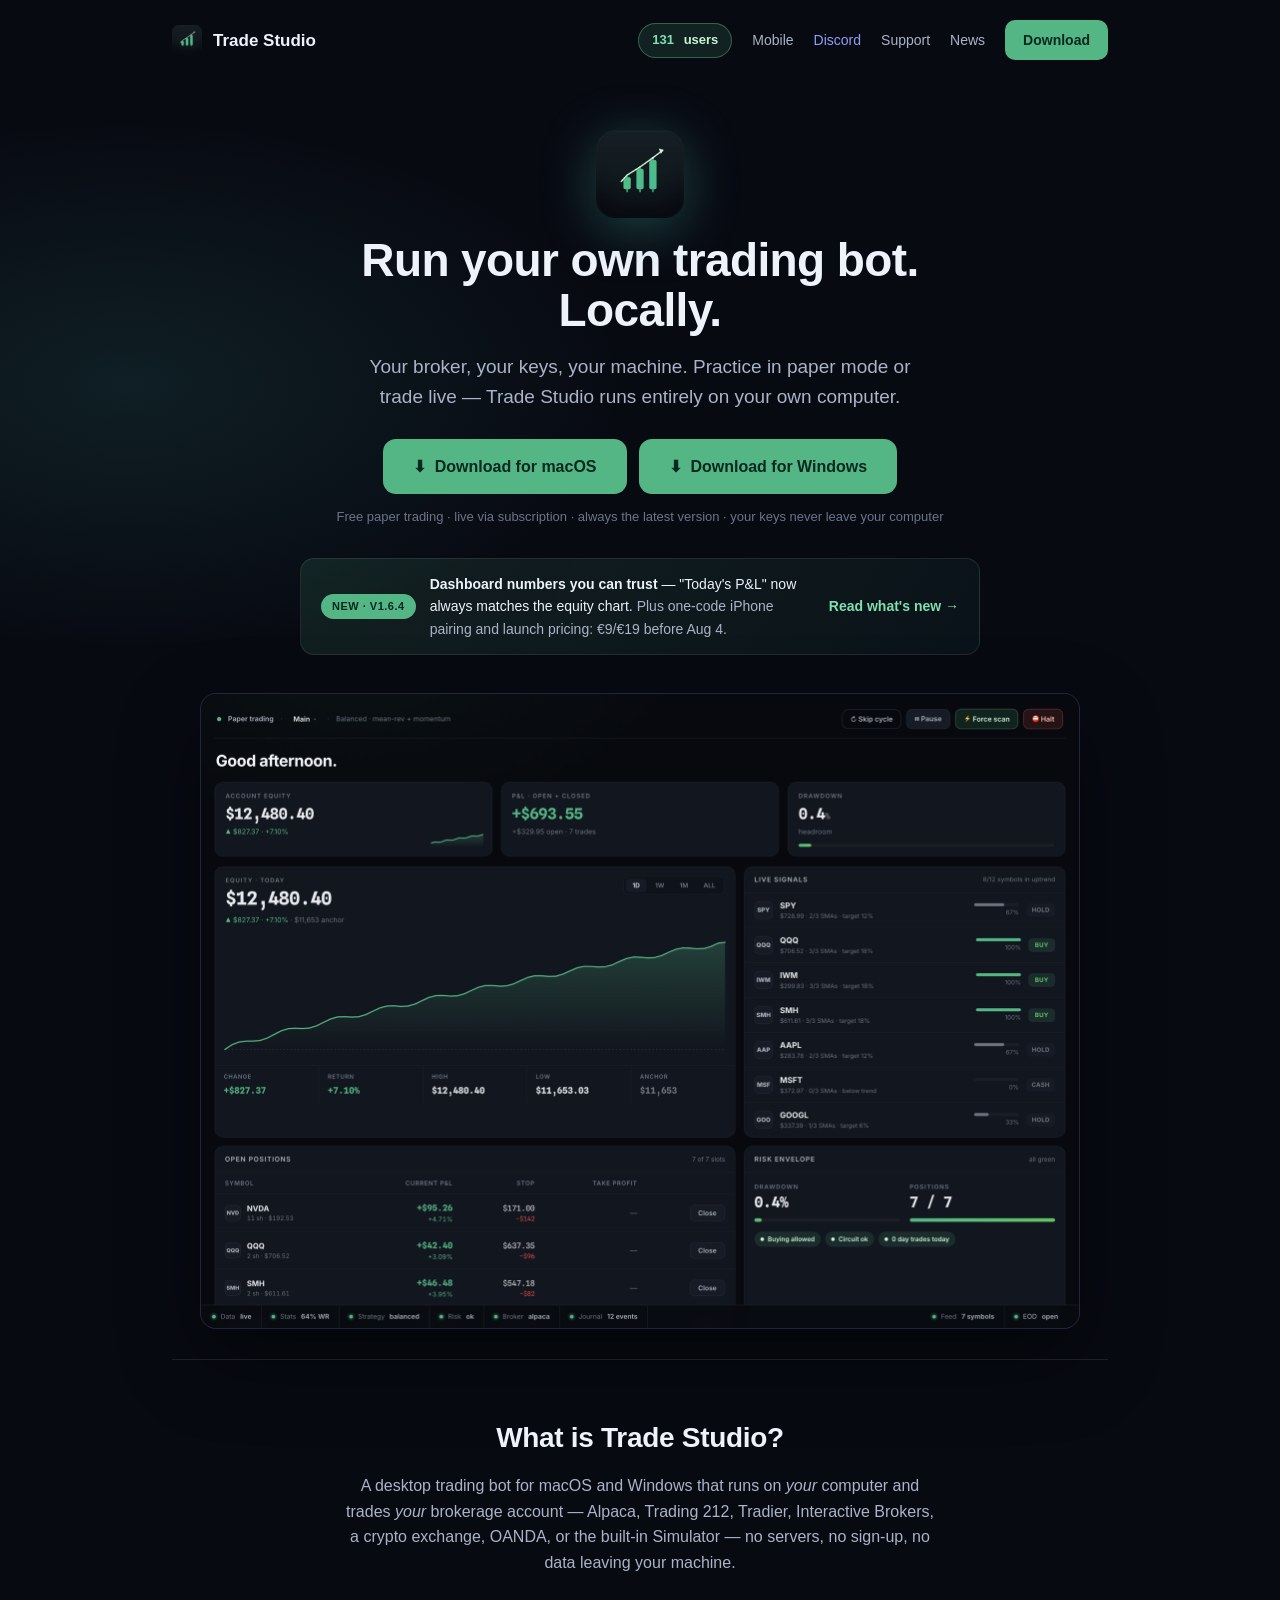
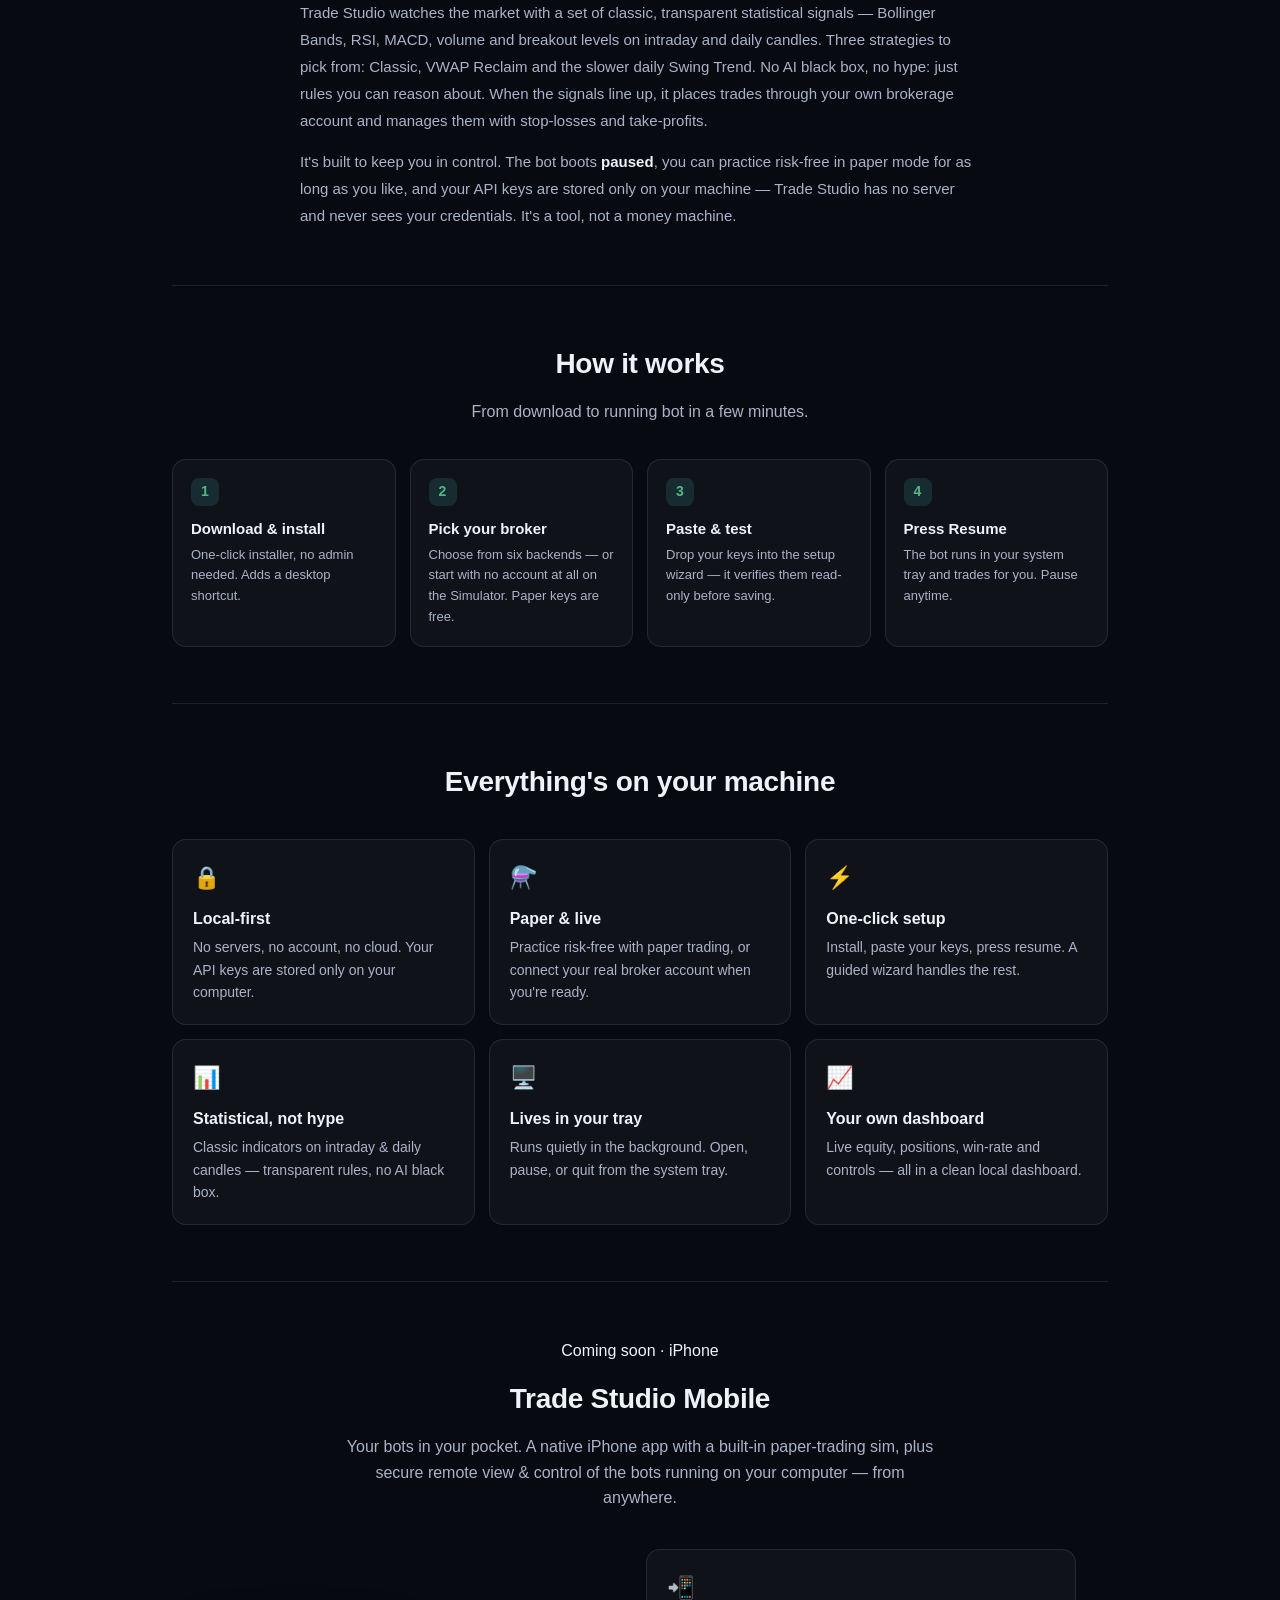
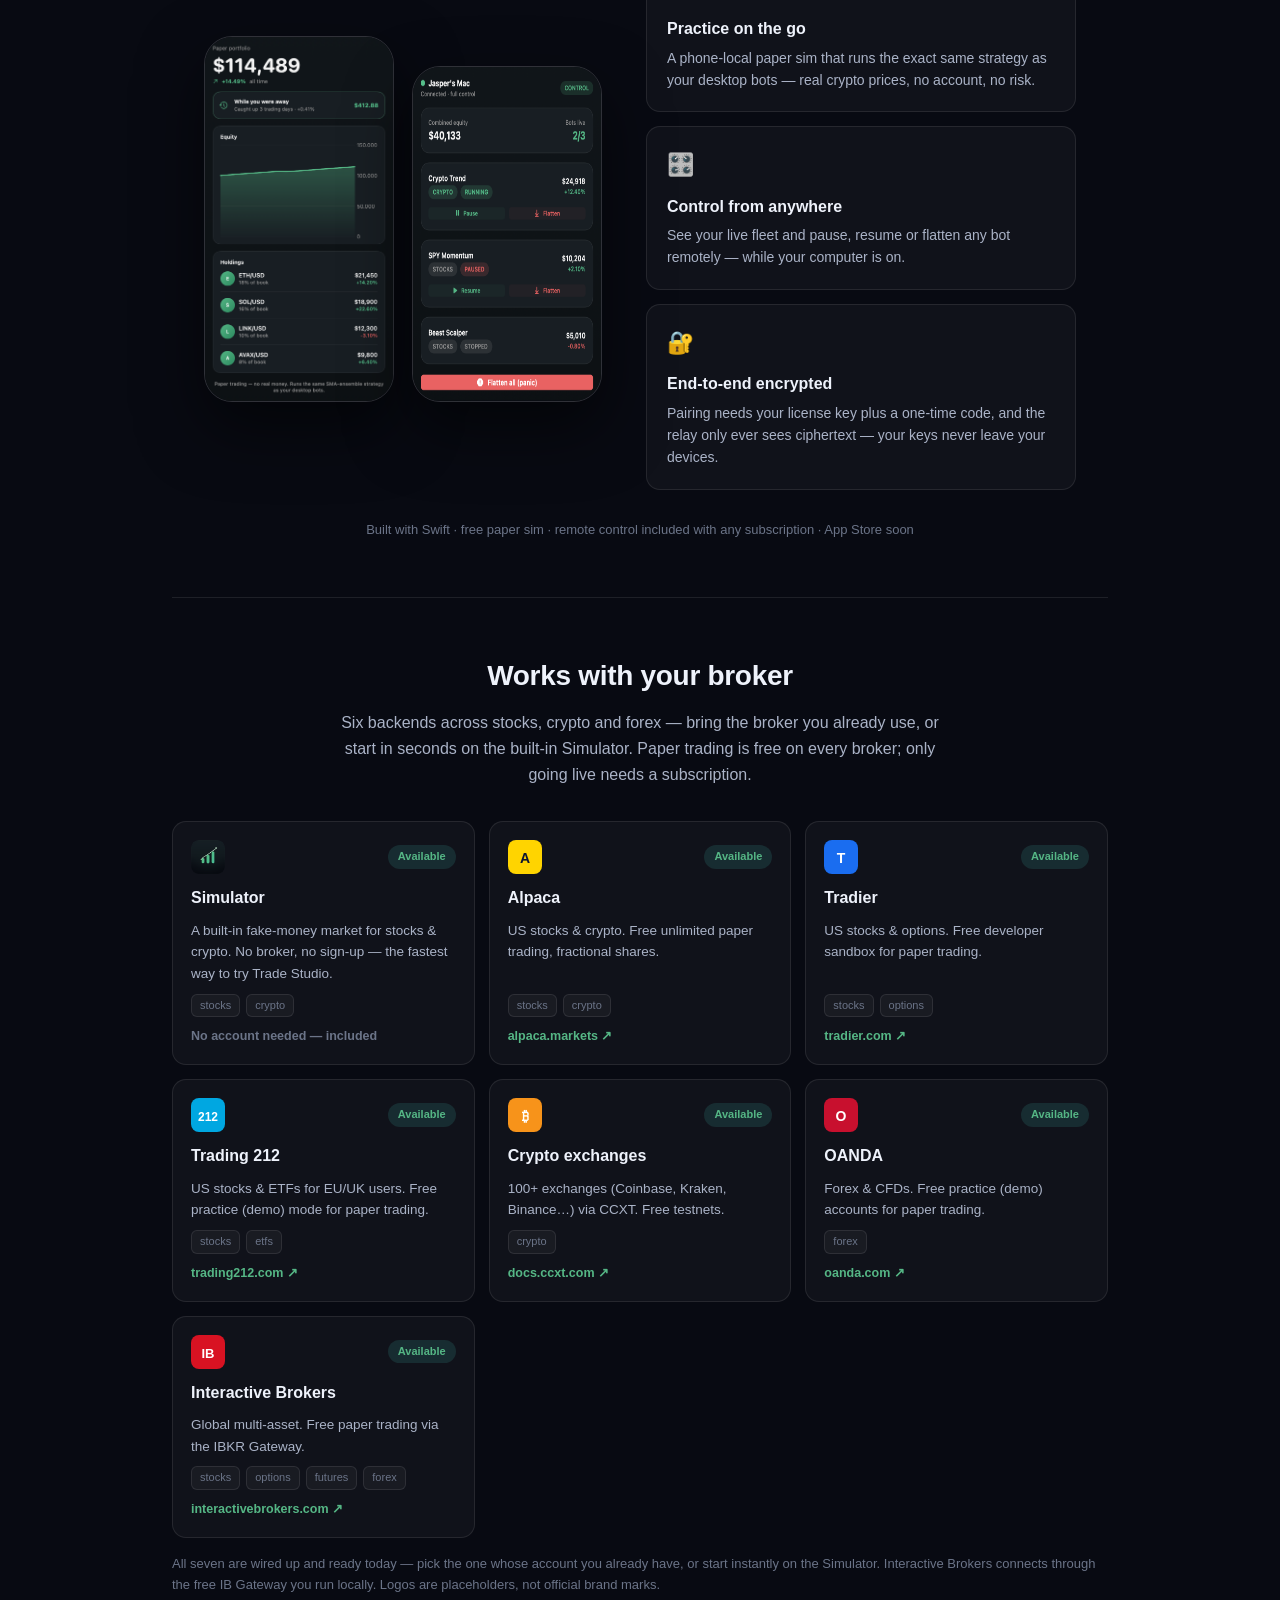
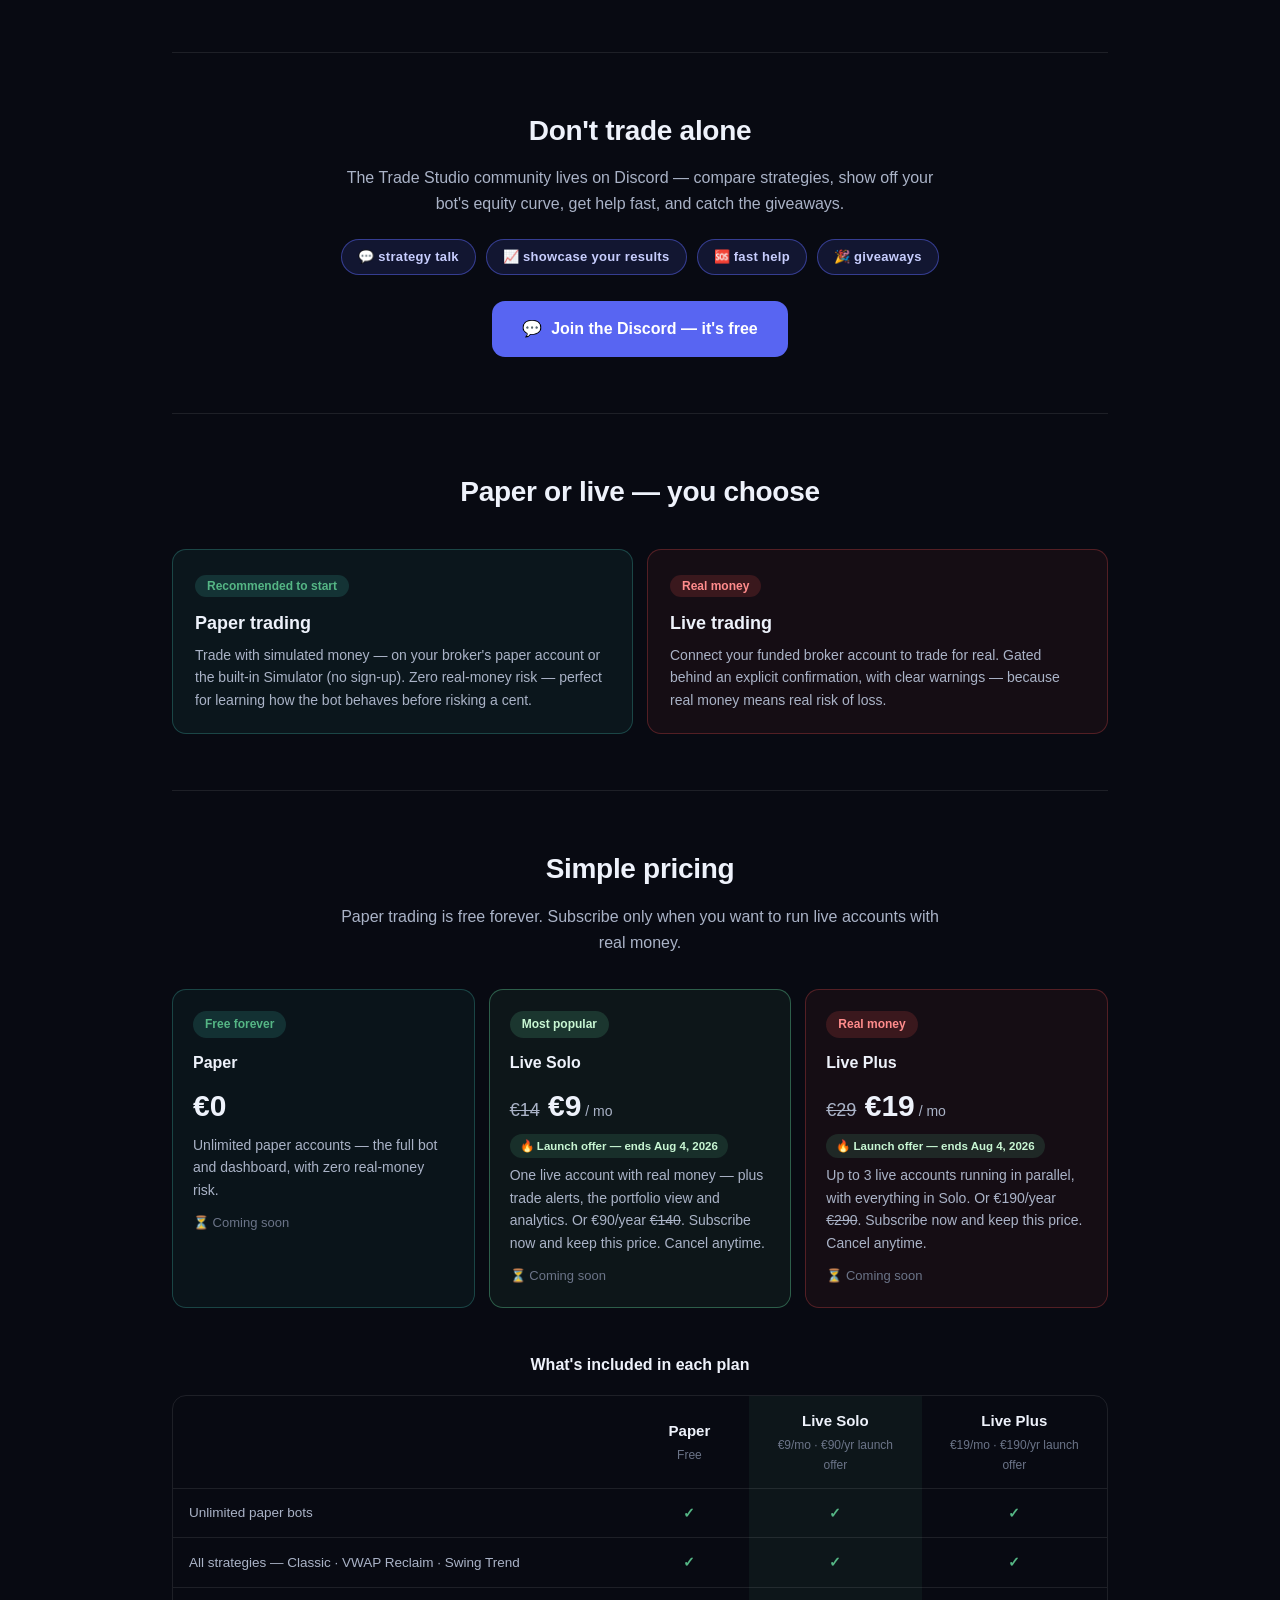
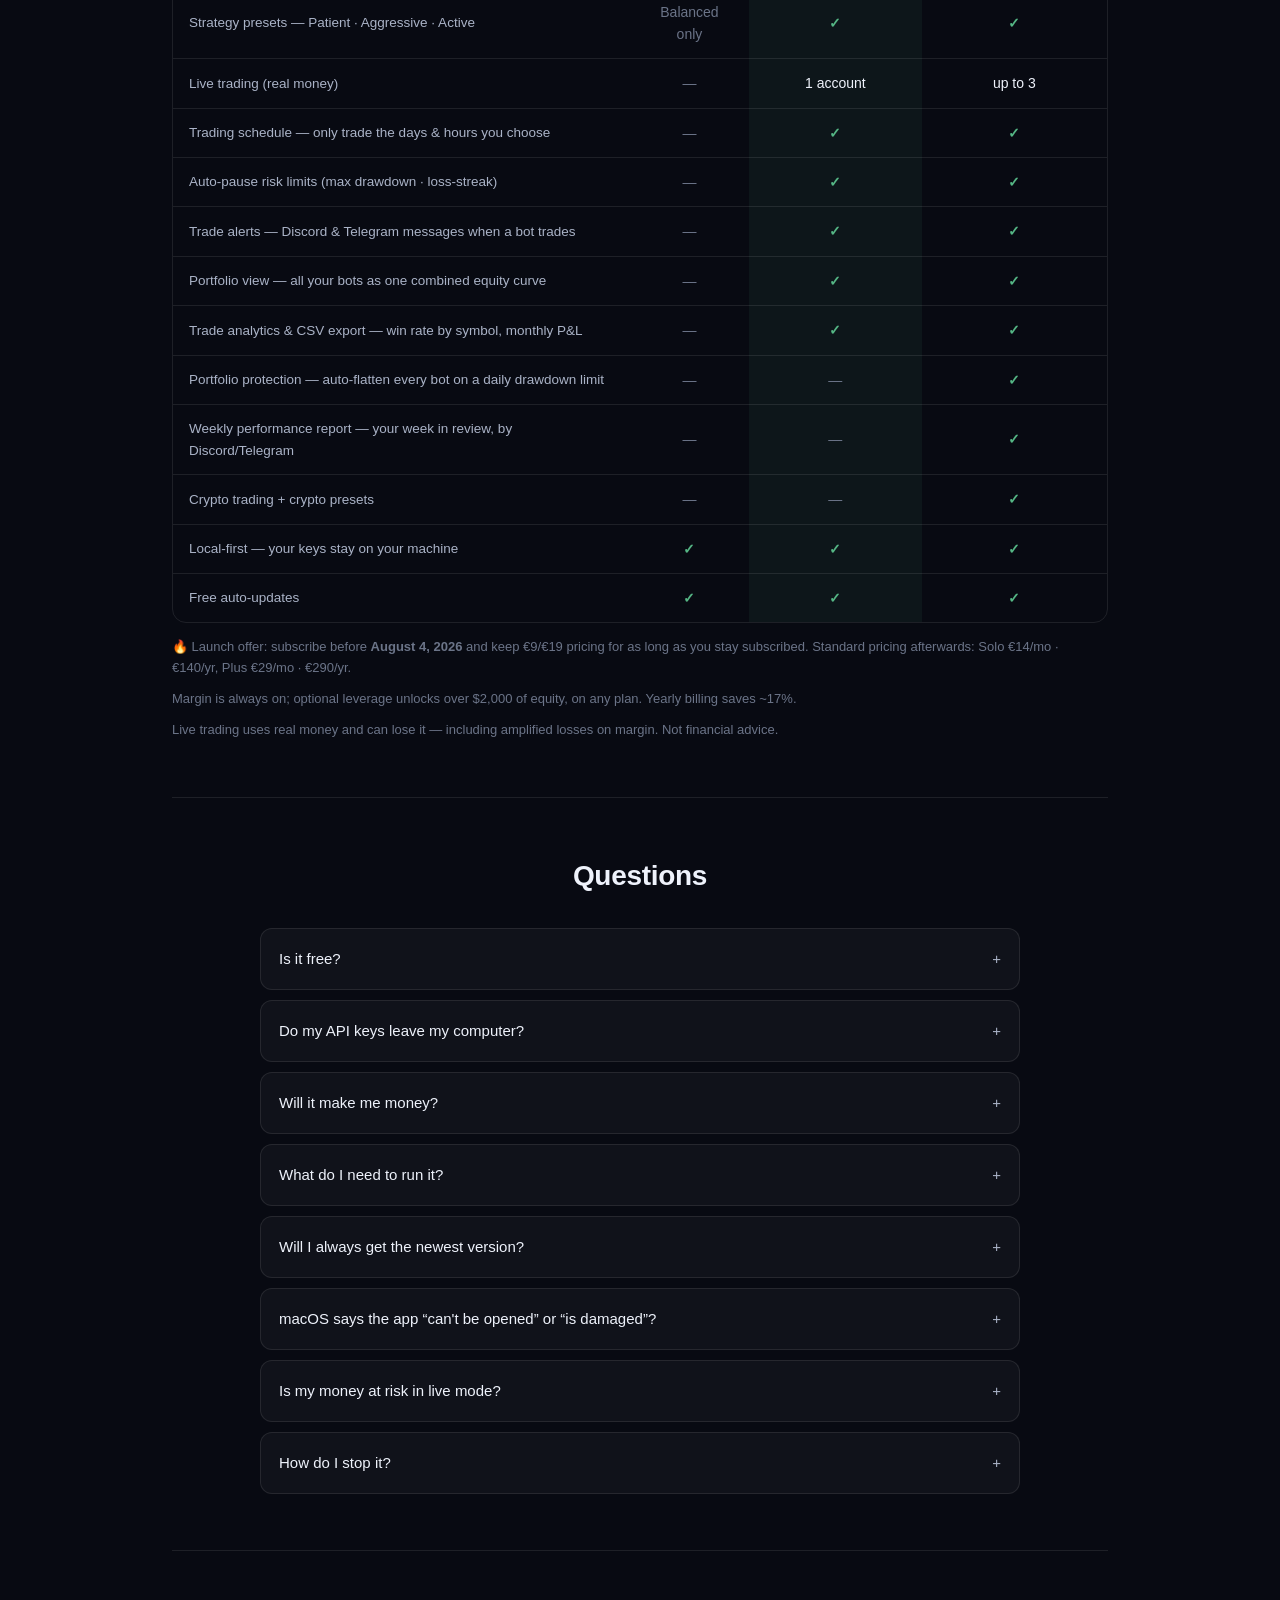
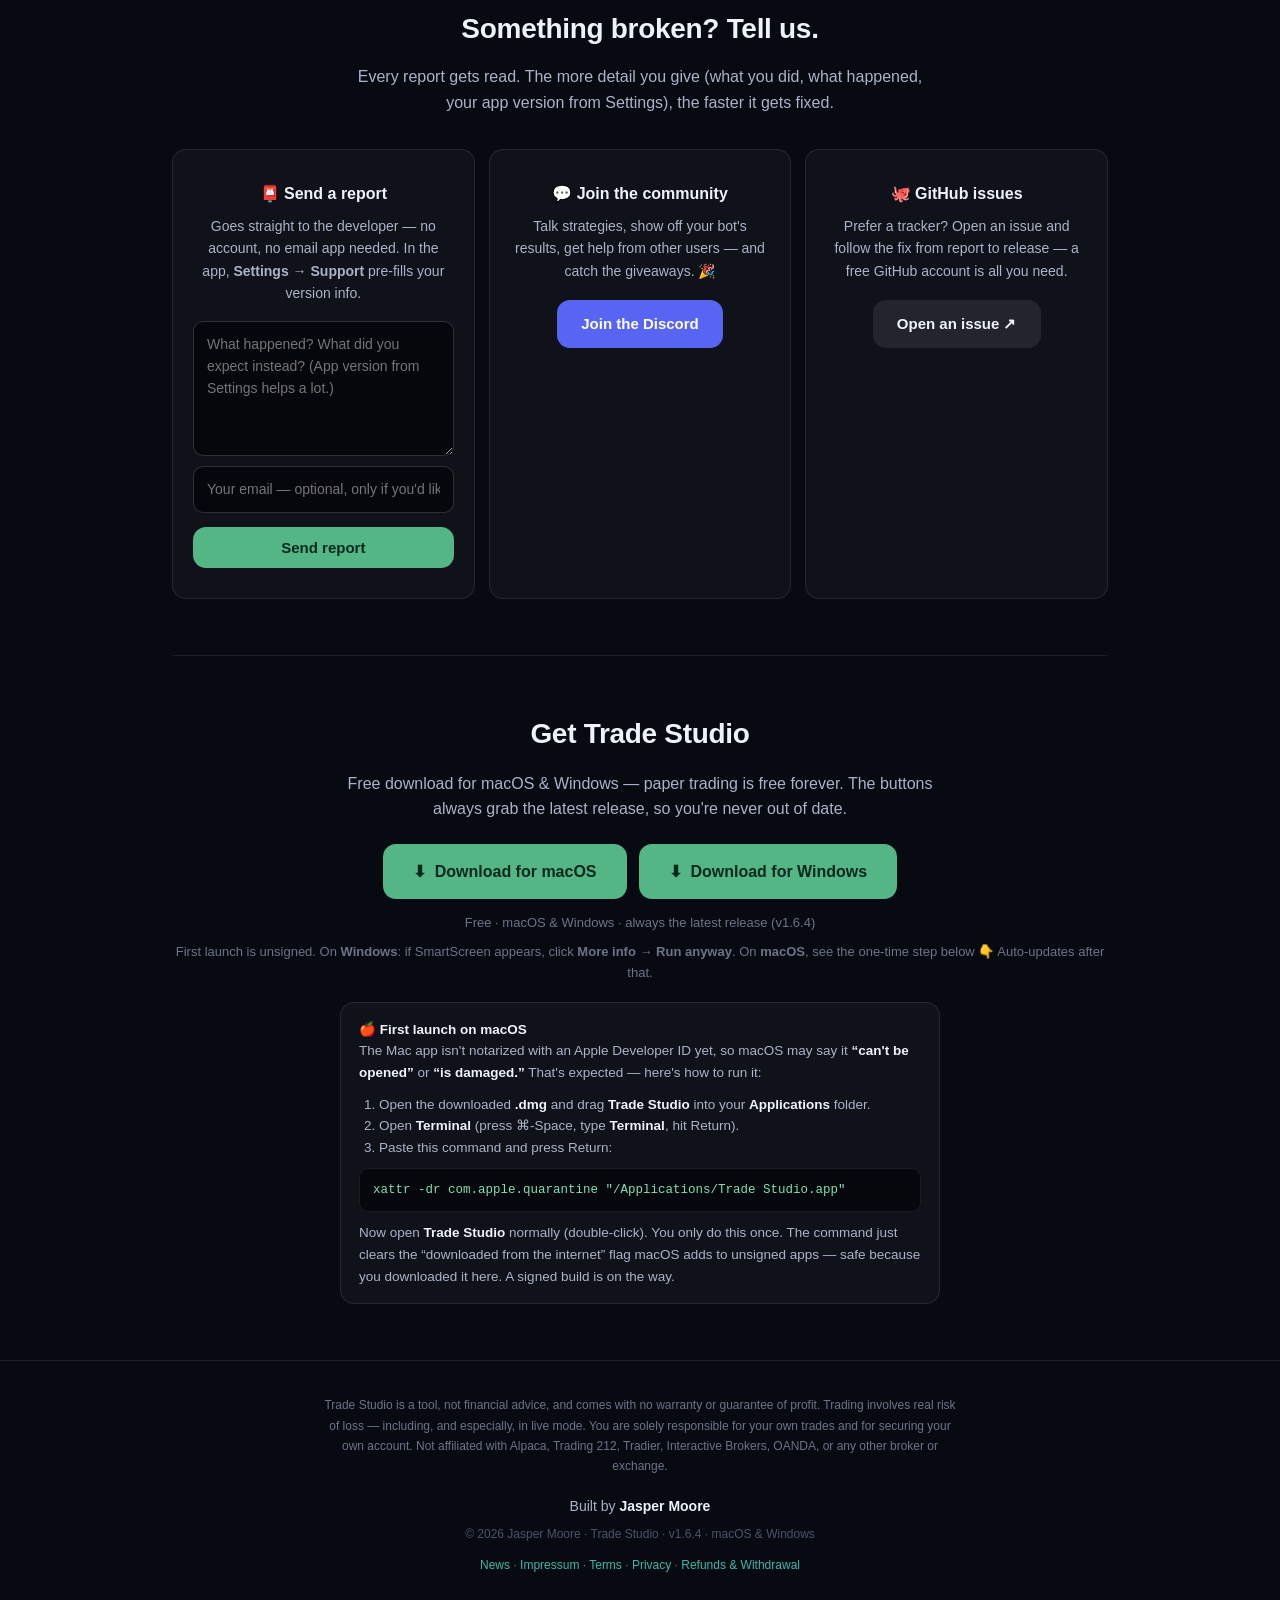
==== commit d8fa4e3e: "v1.6.4 news + banner (dashboard P&L fixes) Co-Authored-By: Claude Fable 5 <noreply@anthropic.com>" ====
--- a/index.html
+++ b/index.html
@@ -179,8 +179,8 @@
     <div class="micro">Free paper trading · live via subscription · always the latest version · your keys never leave your computer</div>
 
     <div class="newsbanner">
-      <span class="nb-pill">New · v1.6.3</span>
-      <div class="nb-txt"><b>Pairing your iPhone is now one short code</b> — no more typing your license key on the phone; your license never leaves your computer. <span>Plus launch pricing: €9/€19 before Aug 4.</span></div>
+      <span class="nb-pill">New · v1.6.4</span>
+      <div class="nb-txt"><b>Dashboard numbers you can trust</b> — "Today's P&amp;L" now always matches the equity chart. <span>Plus one-code iPhone pairing and launch pricing: €9/€19 before Aug 4.</span></div>
       <a class="nb-link" href="news.html">Read what's new →</a>
     </div>
 
@@ -484,7 +484,7 @@
       <a class="dl" href="https://github.com/moorejasper060-oss/trade-studio/releases/latest/download/TradeStudio.dmg" style="margin-top:0">⬇&nbsp; Download for macOS</a>
       <a class="dl" href="https://github.com/moorejasper060-oss/trade-studio/releases/latest/download/TradeStudio-Setup.exe" style="margin-top:0">⬇&nbsp; Download for Windows</a>
     </div>
-    <div class="micro" style="margin-top:14px">Free · macOS &amp; Windows · always the latest release (<span class="js-ver">v1.6.3</span>)</div>
+    <div class="micro" style="margin-top:14px">Free · macOS &amp; Windows · always the latest release (<span class="js-ver">v1.6.4</span>)</div>
     <div class="micro" style="margin-top:8px">First launch is unsigned. On <b>Windows</b>: if SmartScreen appears, click <b>More info → Run anyway</b>. On <b>macOS</b>, see the one-time step below 👇 Auto-updates after that.</div>
     <div class="cmdbox">
       <b>🍎 First launch on macOS</b><br>
@@ -504,7 +504,7 @@
   <div class="wrap">
     <p class="disc">Trade Studio is a tool, not financial advice, and comes with no warranty or guarantee of profit. Trading involves real risk of loss — including, and especially, in live mode. You are solely responsible for your own trades and for securing your own account. Not affiliated with Alpaca, Trading 212, Tradier, Interactive Brokers, OANDA, or any other broker or exchange.</p>
     <p class="by">Built by <b>Jasper Moore</b></p>
-    <p class="cr">© 2026 Jasper Moore · Trade Studio · <span class="js-ver">v1.6.3</span> · macOS &amp; Windows</p>
+    <p class="cr">© 2026 Jasper Moore · Trade Studio · <span class="js-ver">v1.6.4</span> · macOS &amp; Windows</p>
     <p style="margin-top:12px;font-size:12px;color:#6b7488">
       <a href="news.html" style="color:#3fb6a8;text-decoration:none">News</a> ·
       <a href="impressum.html" style="color:#3fb6a8;text-decoration:none">Impressum</a> ·
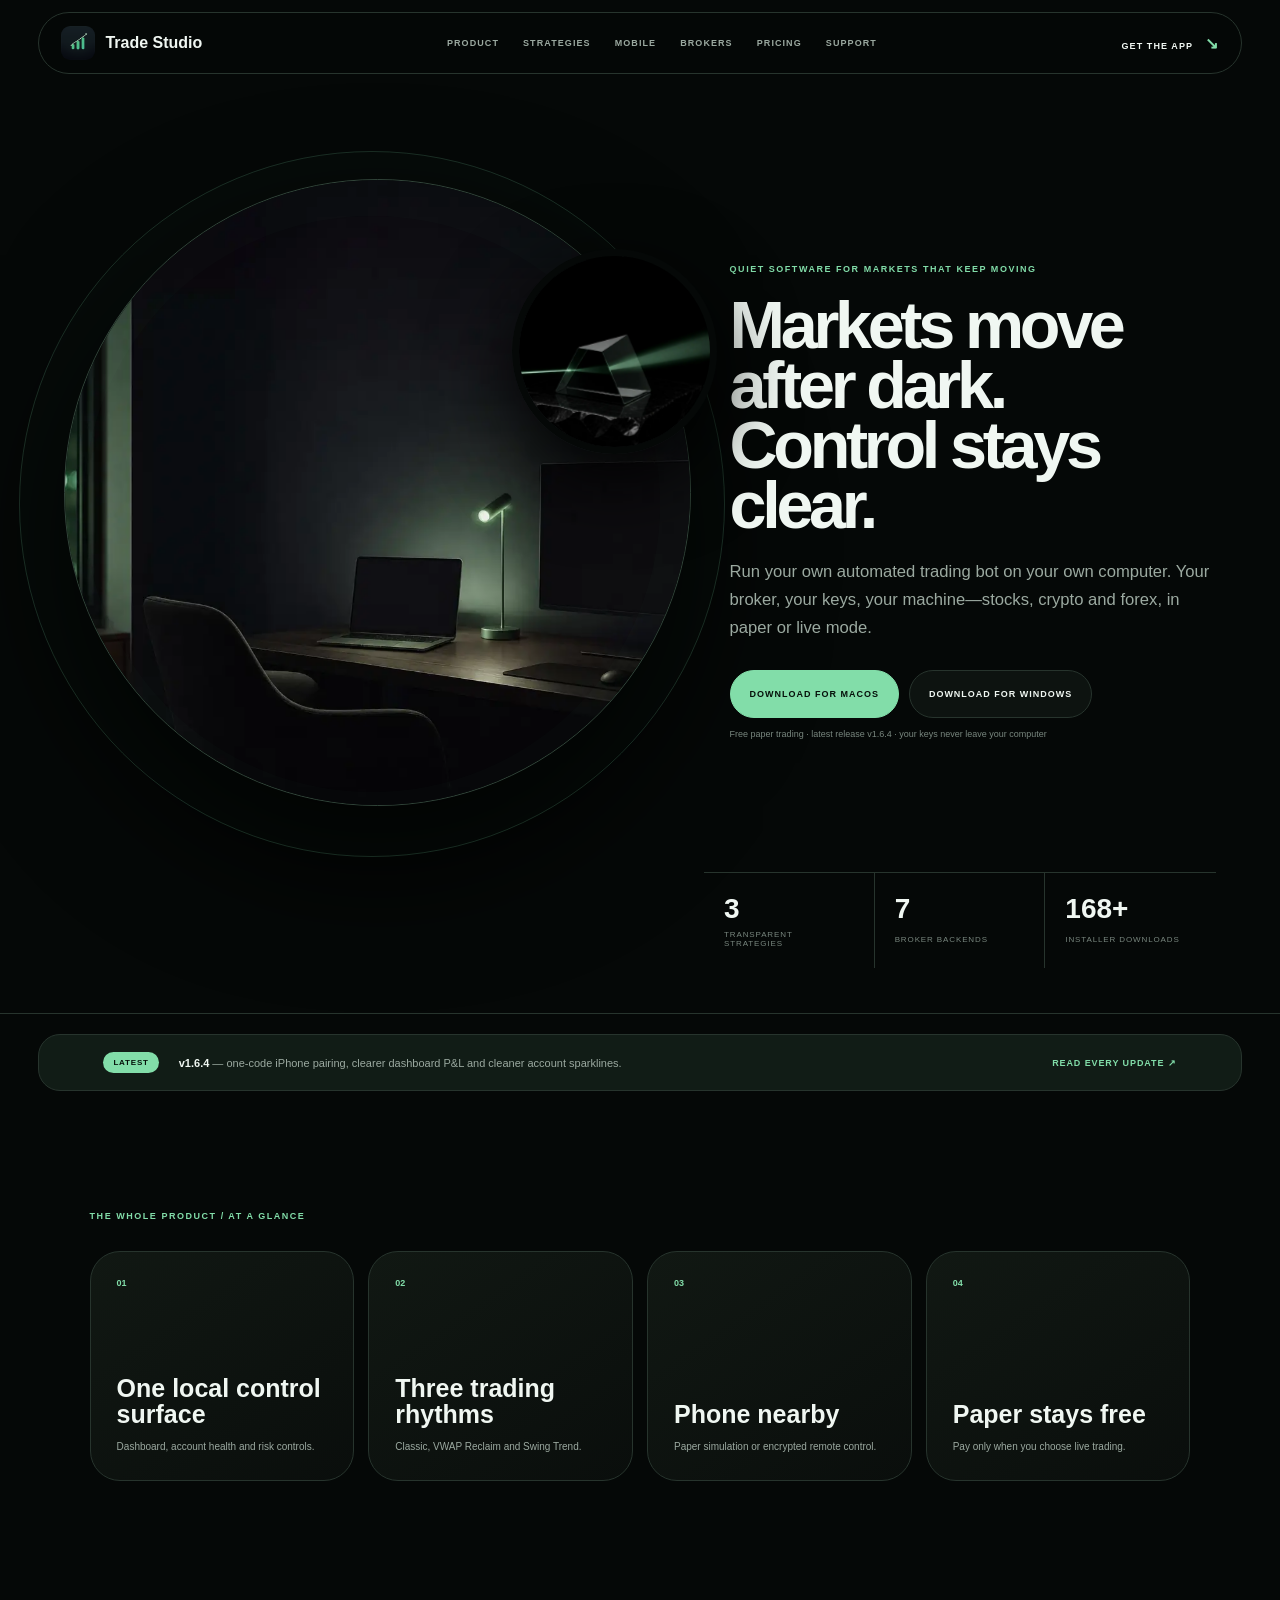
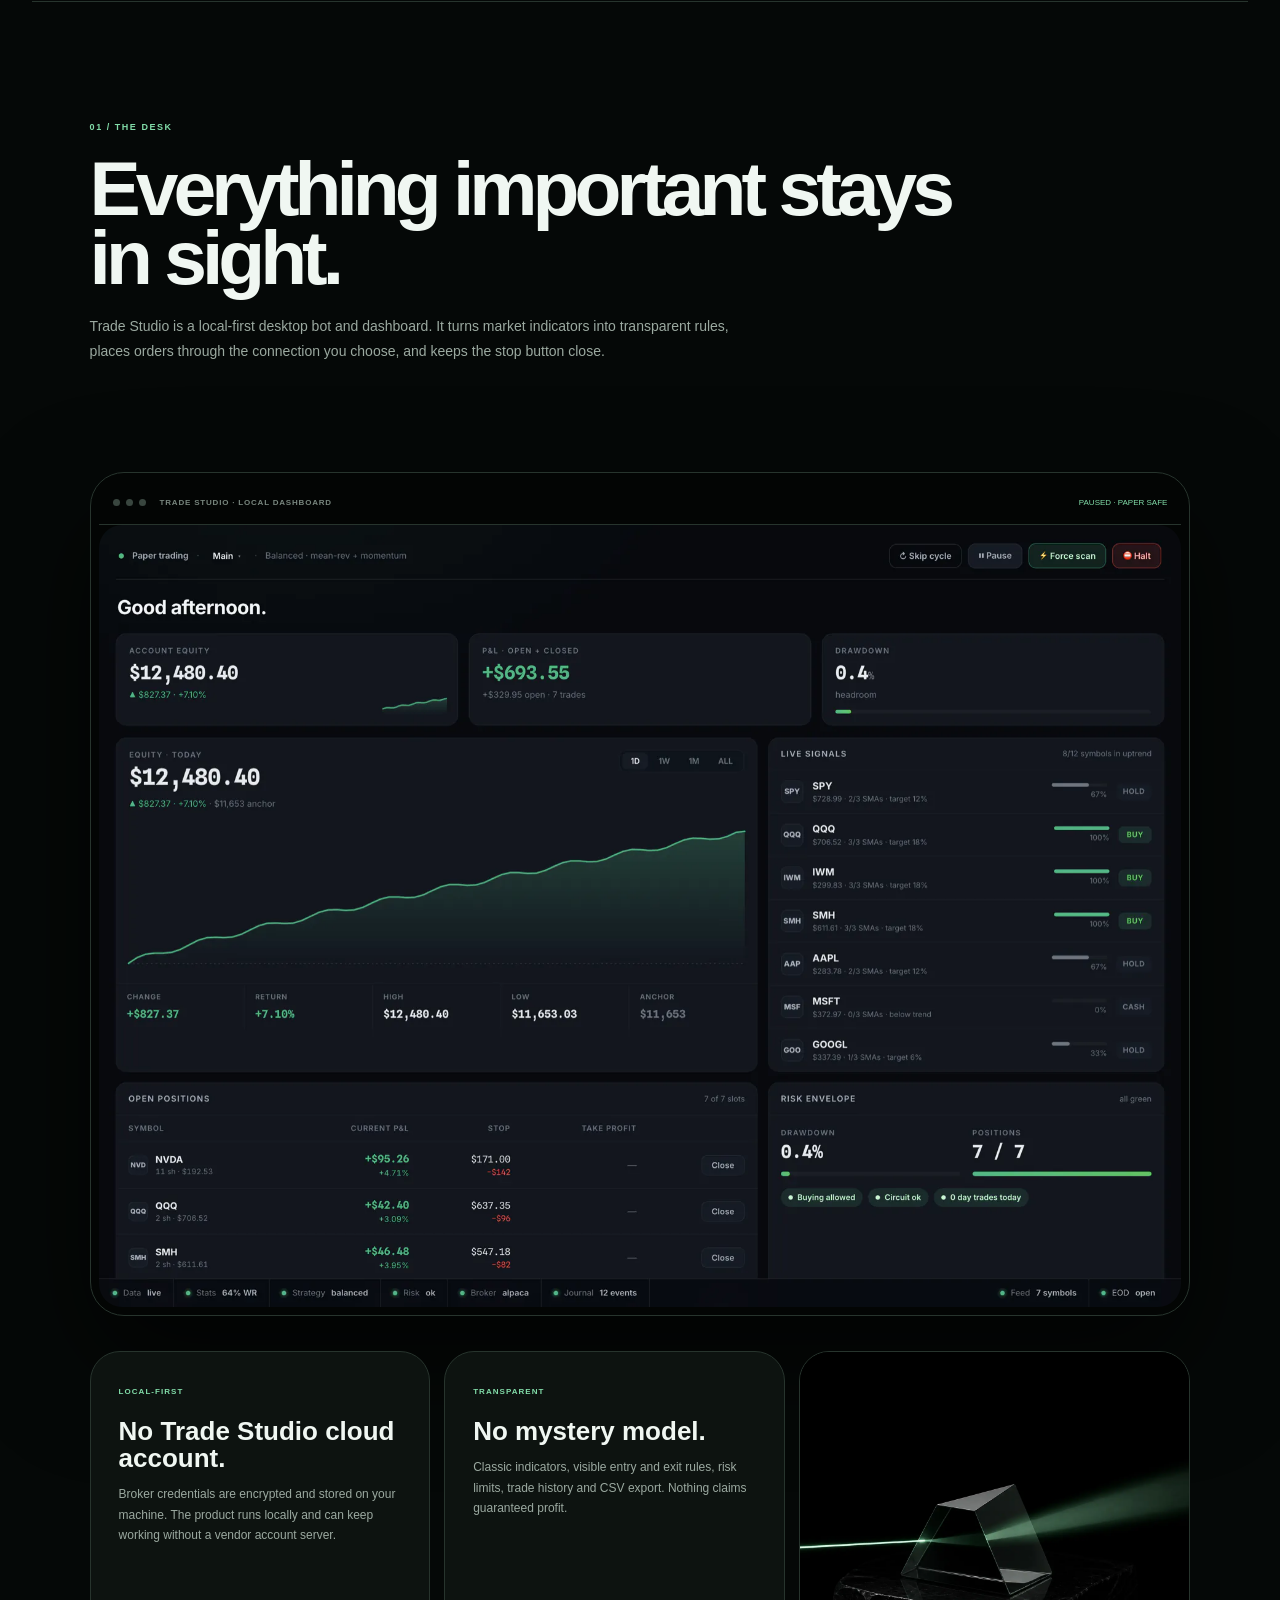
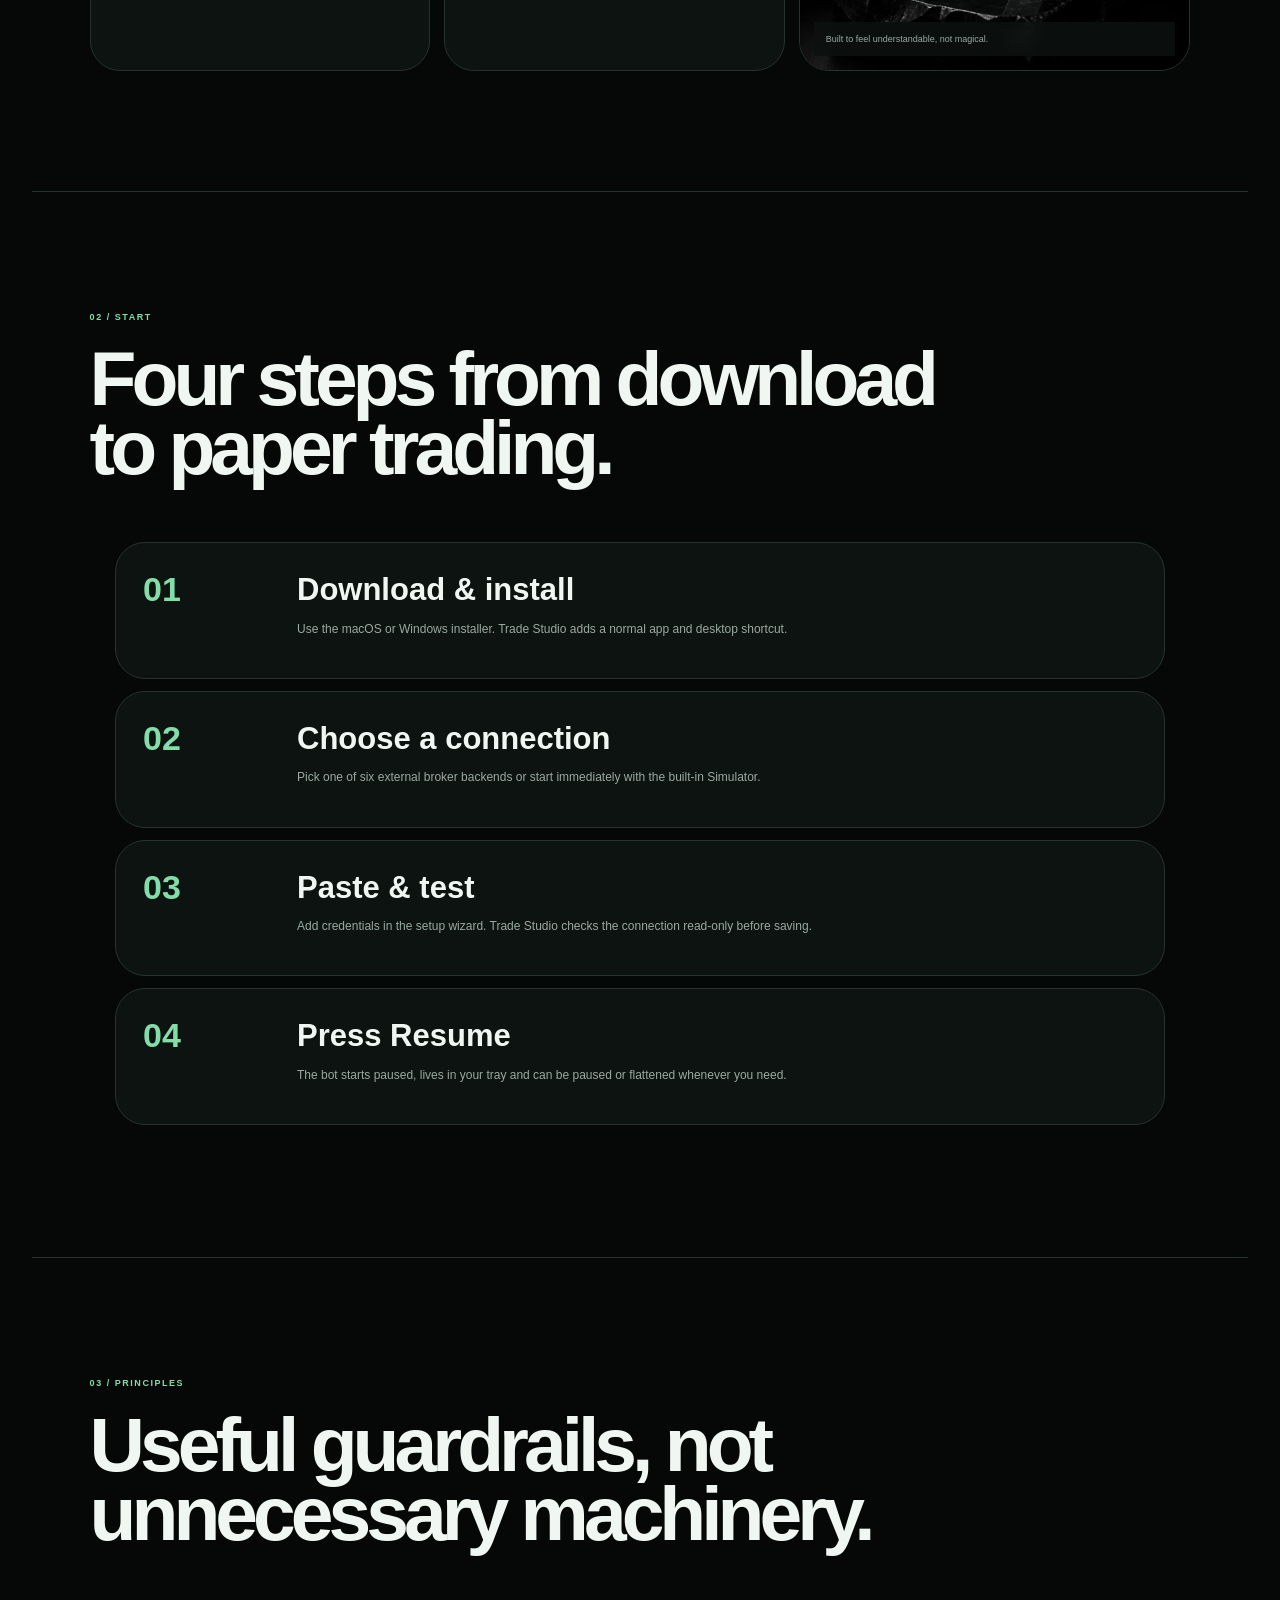
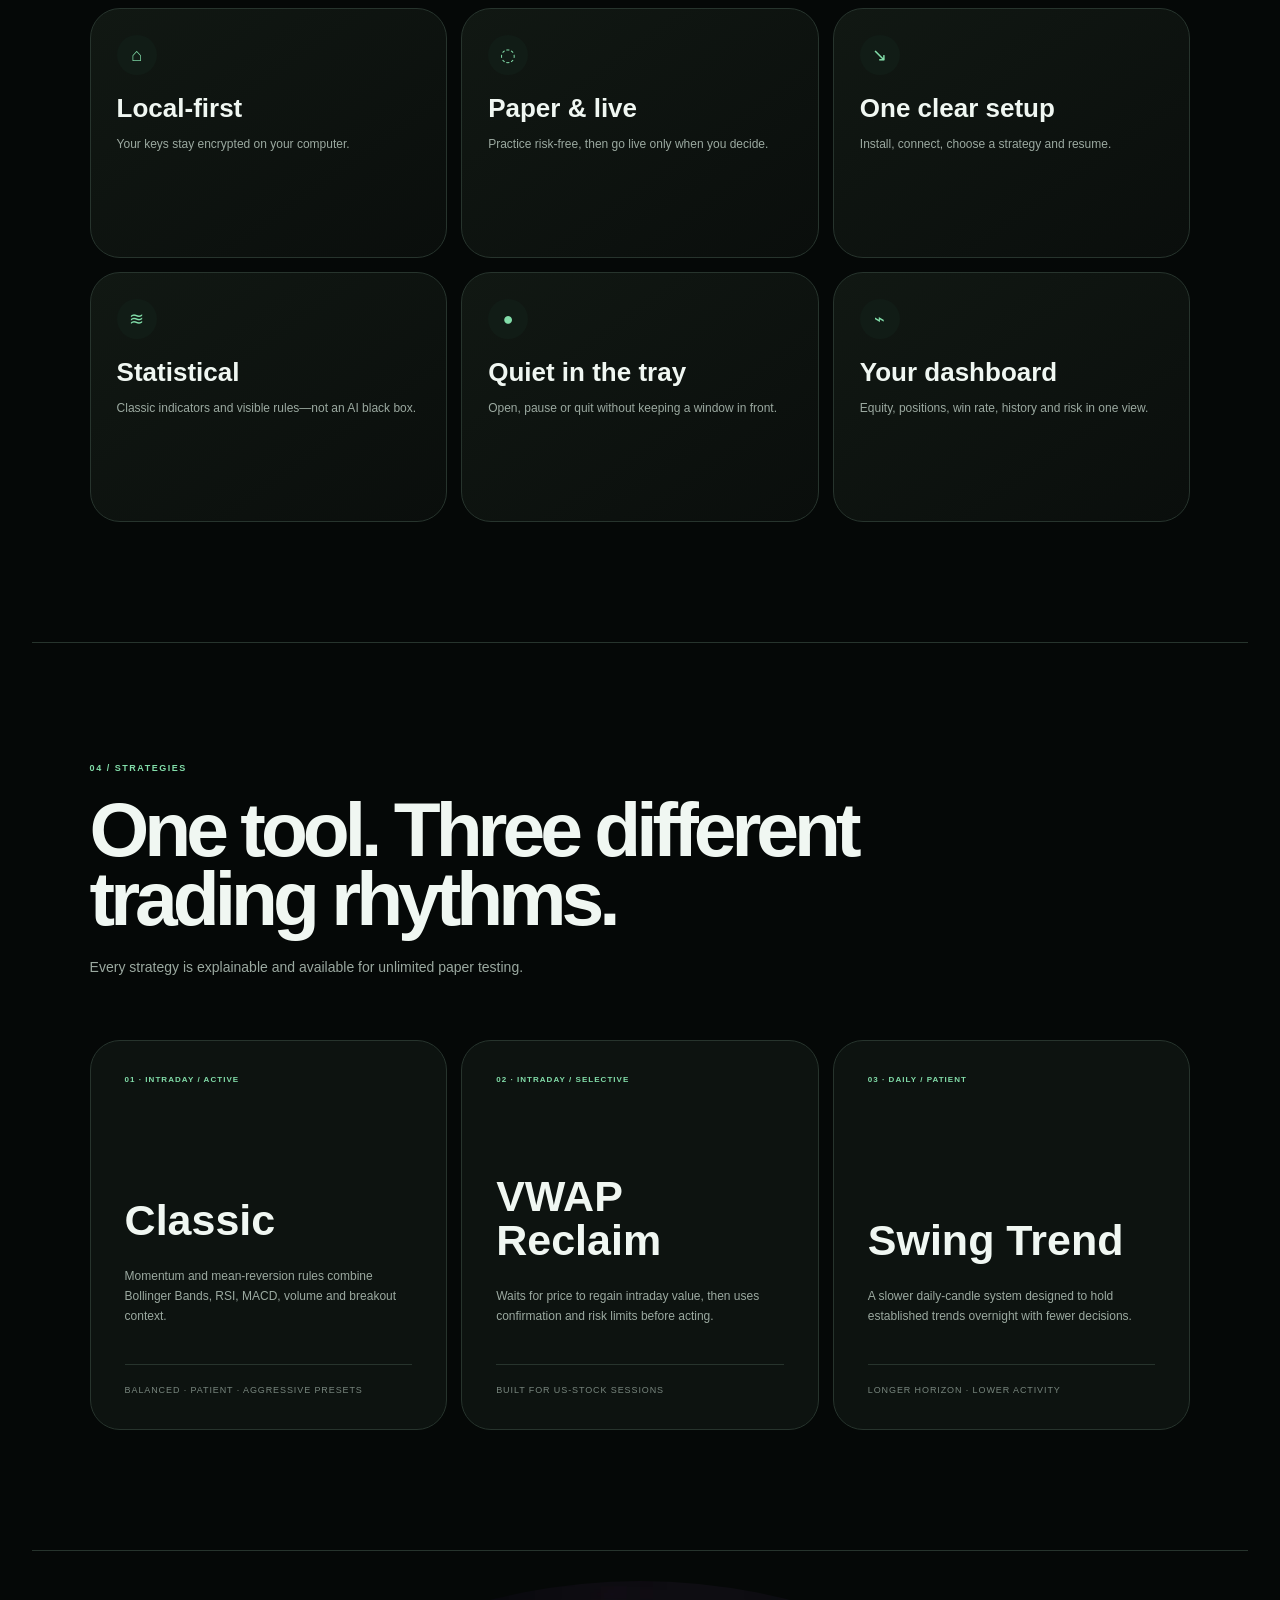
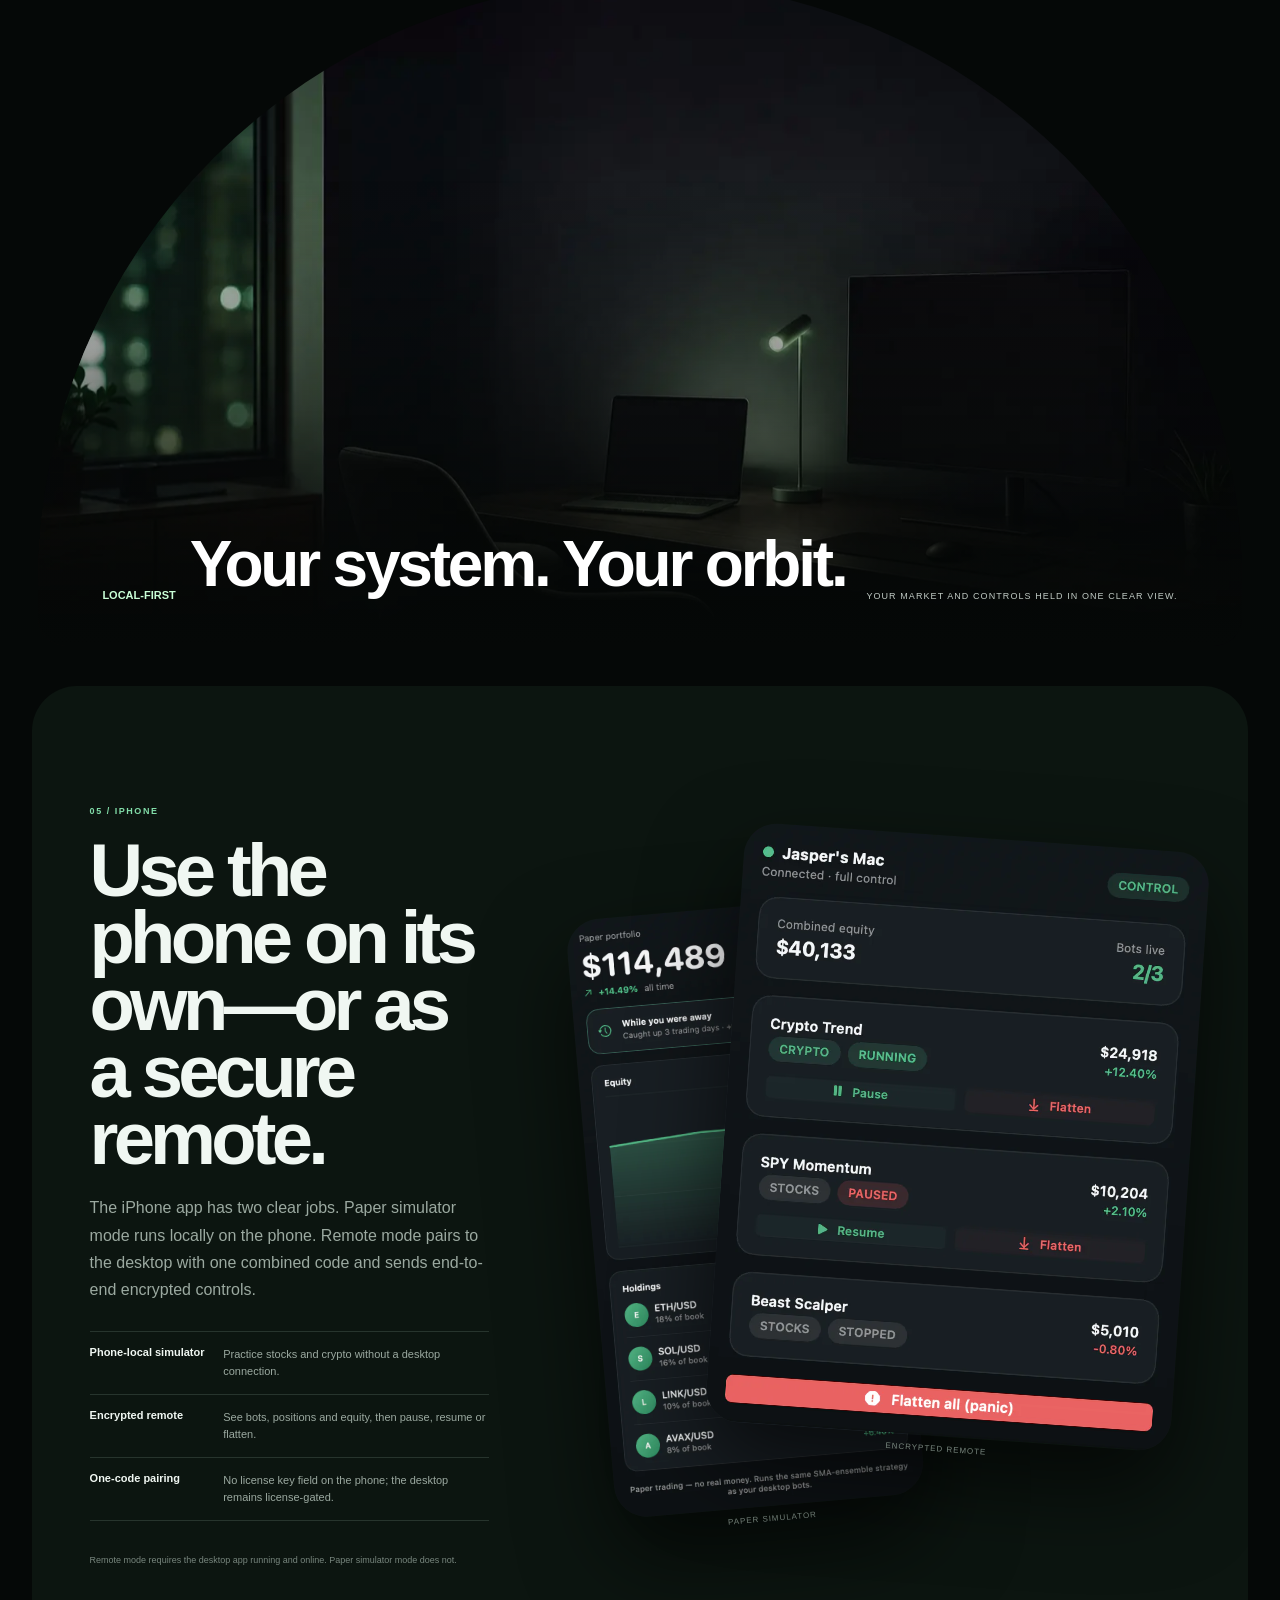
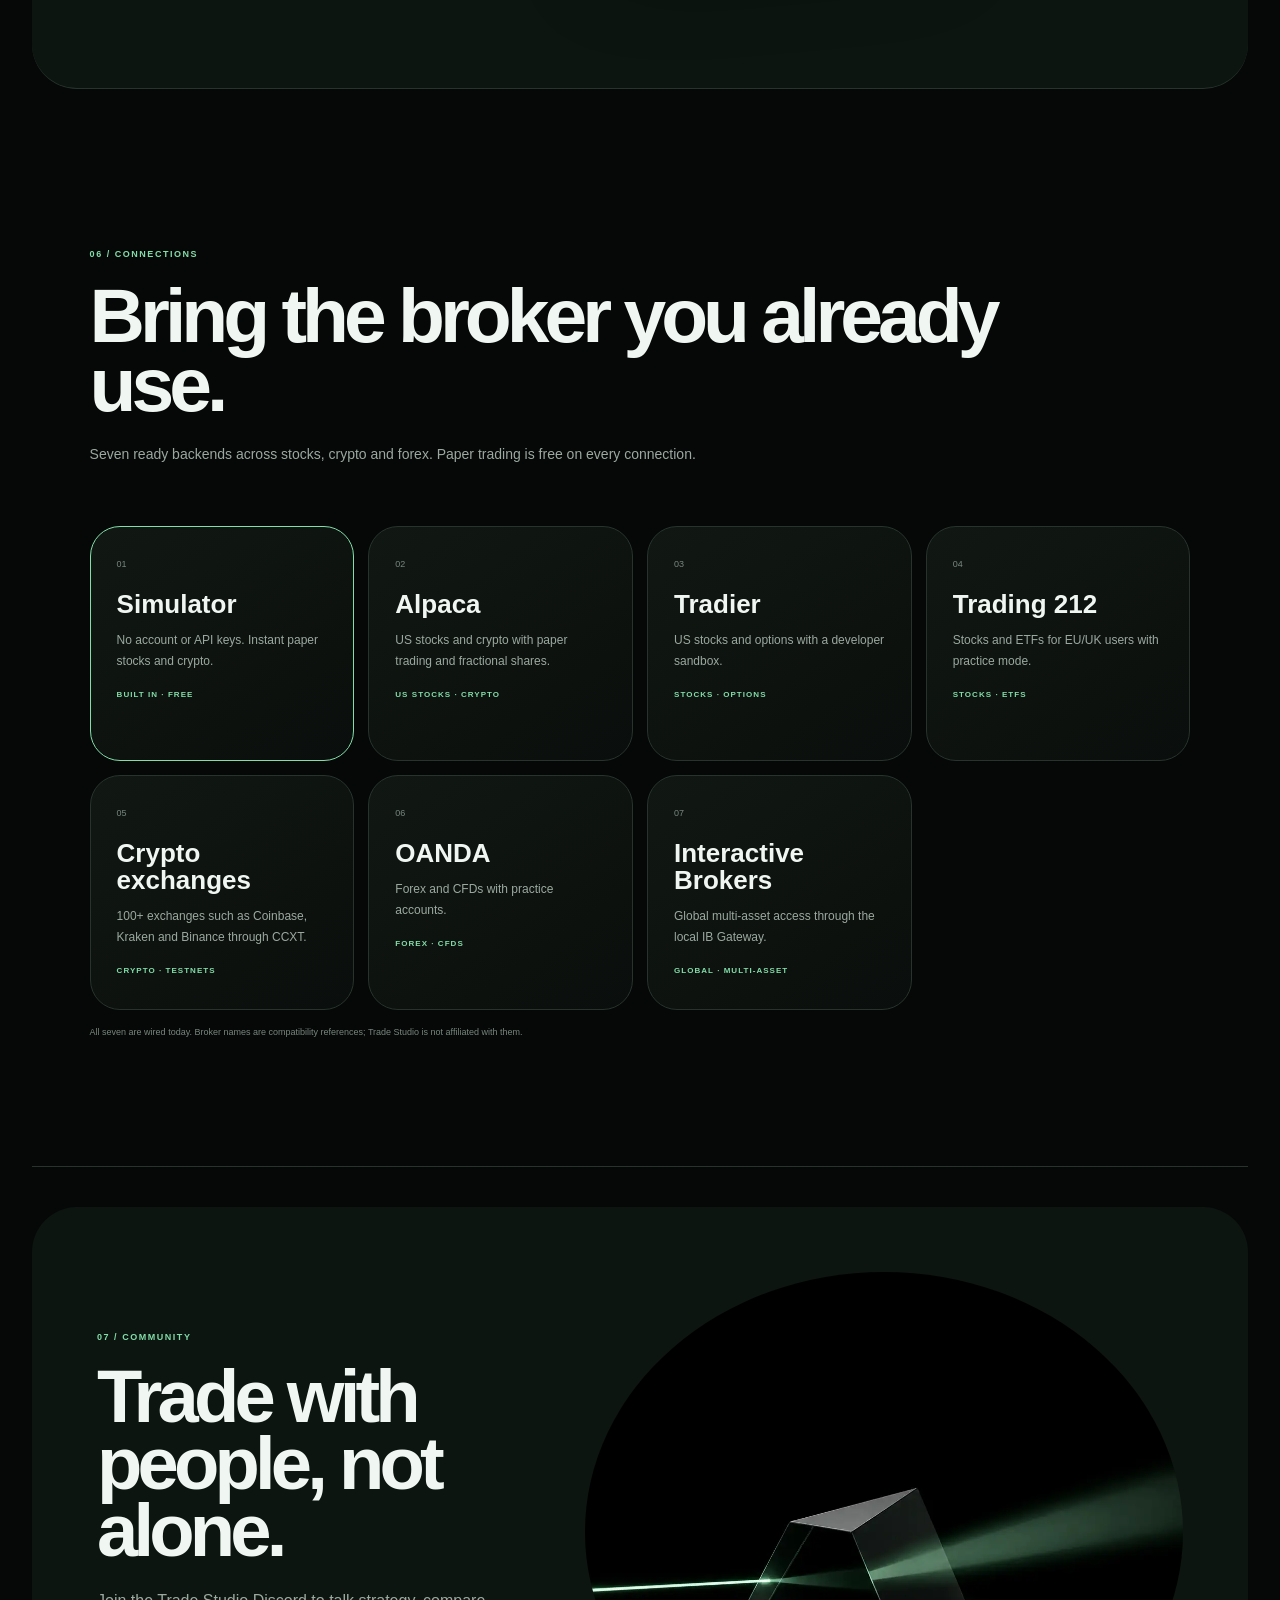
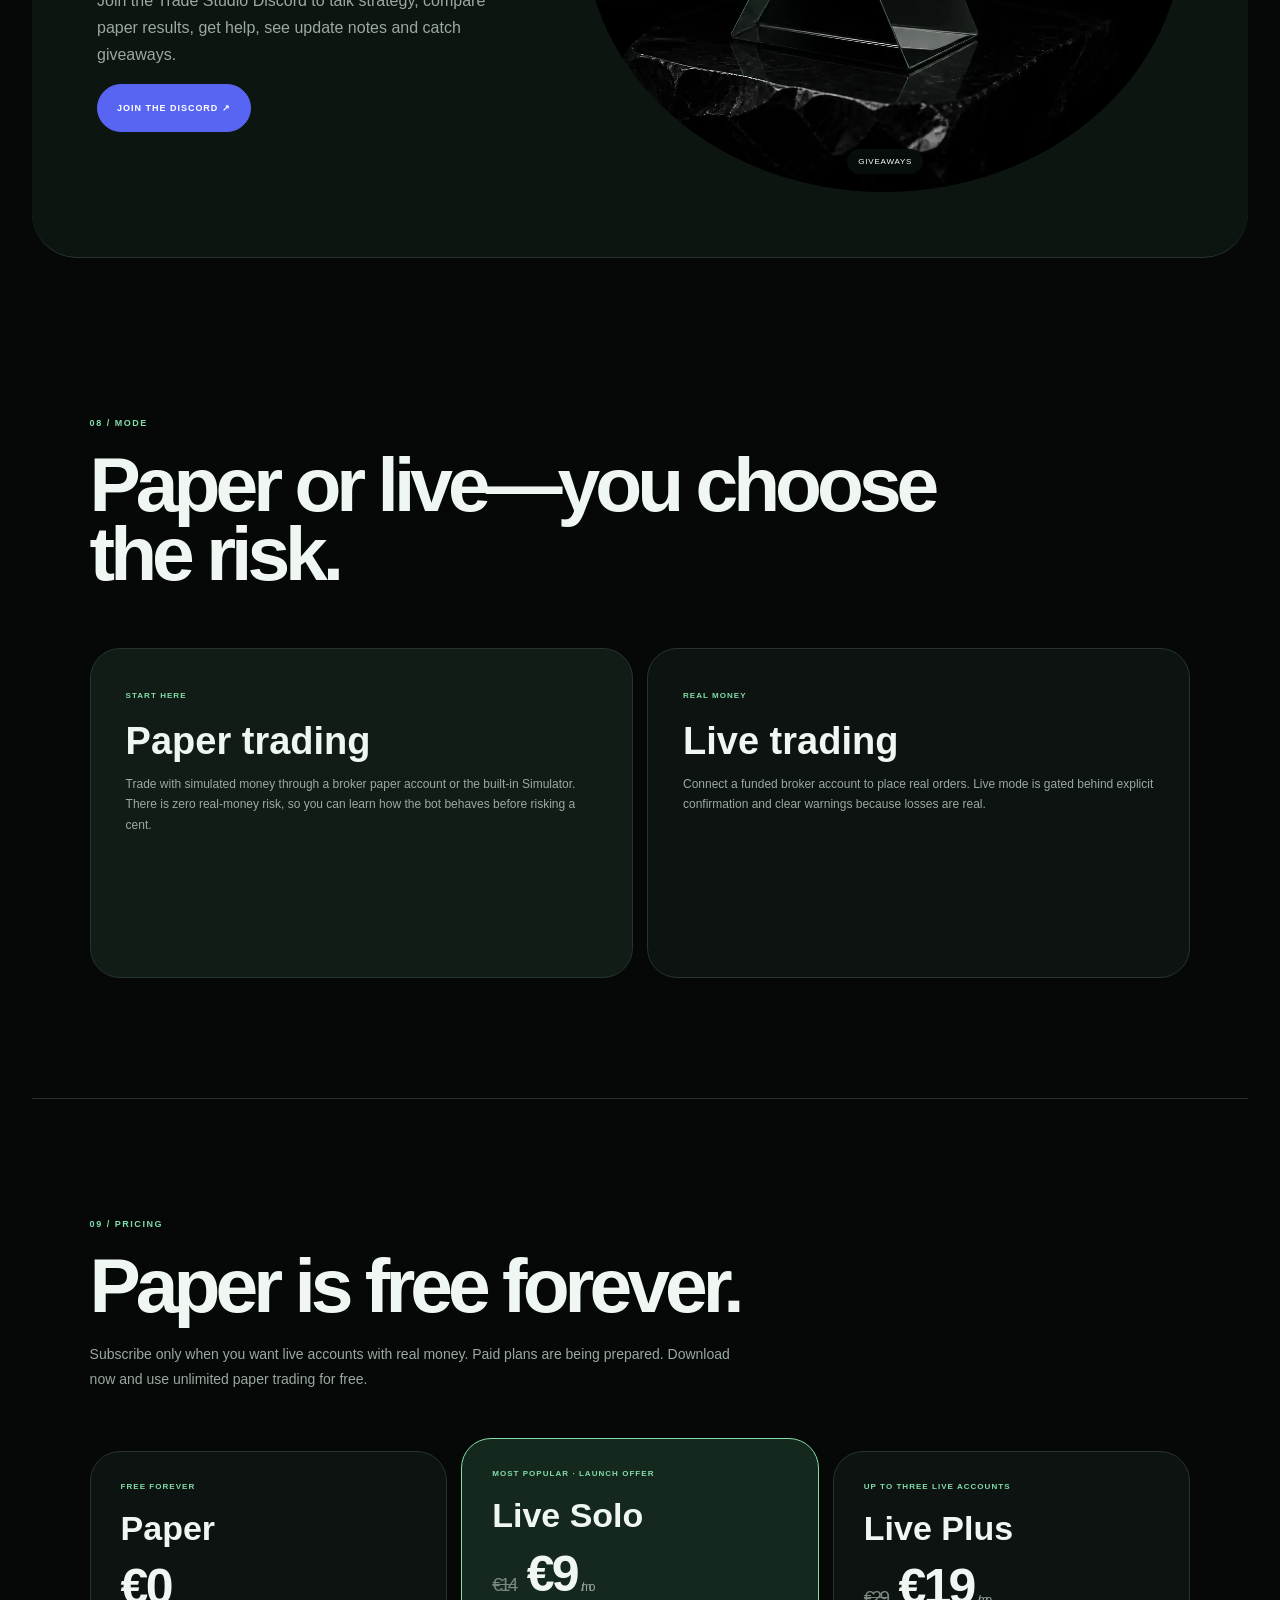
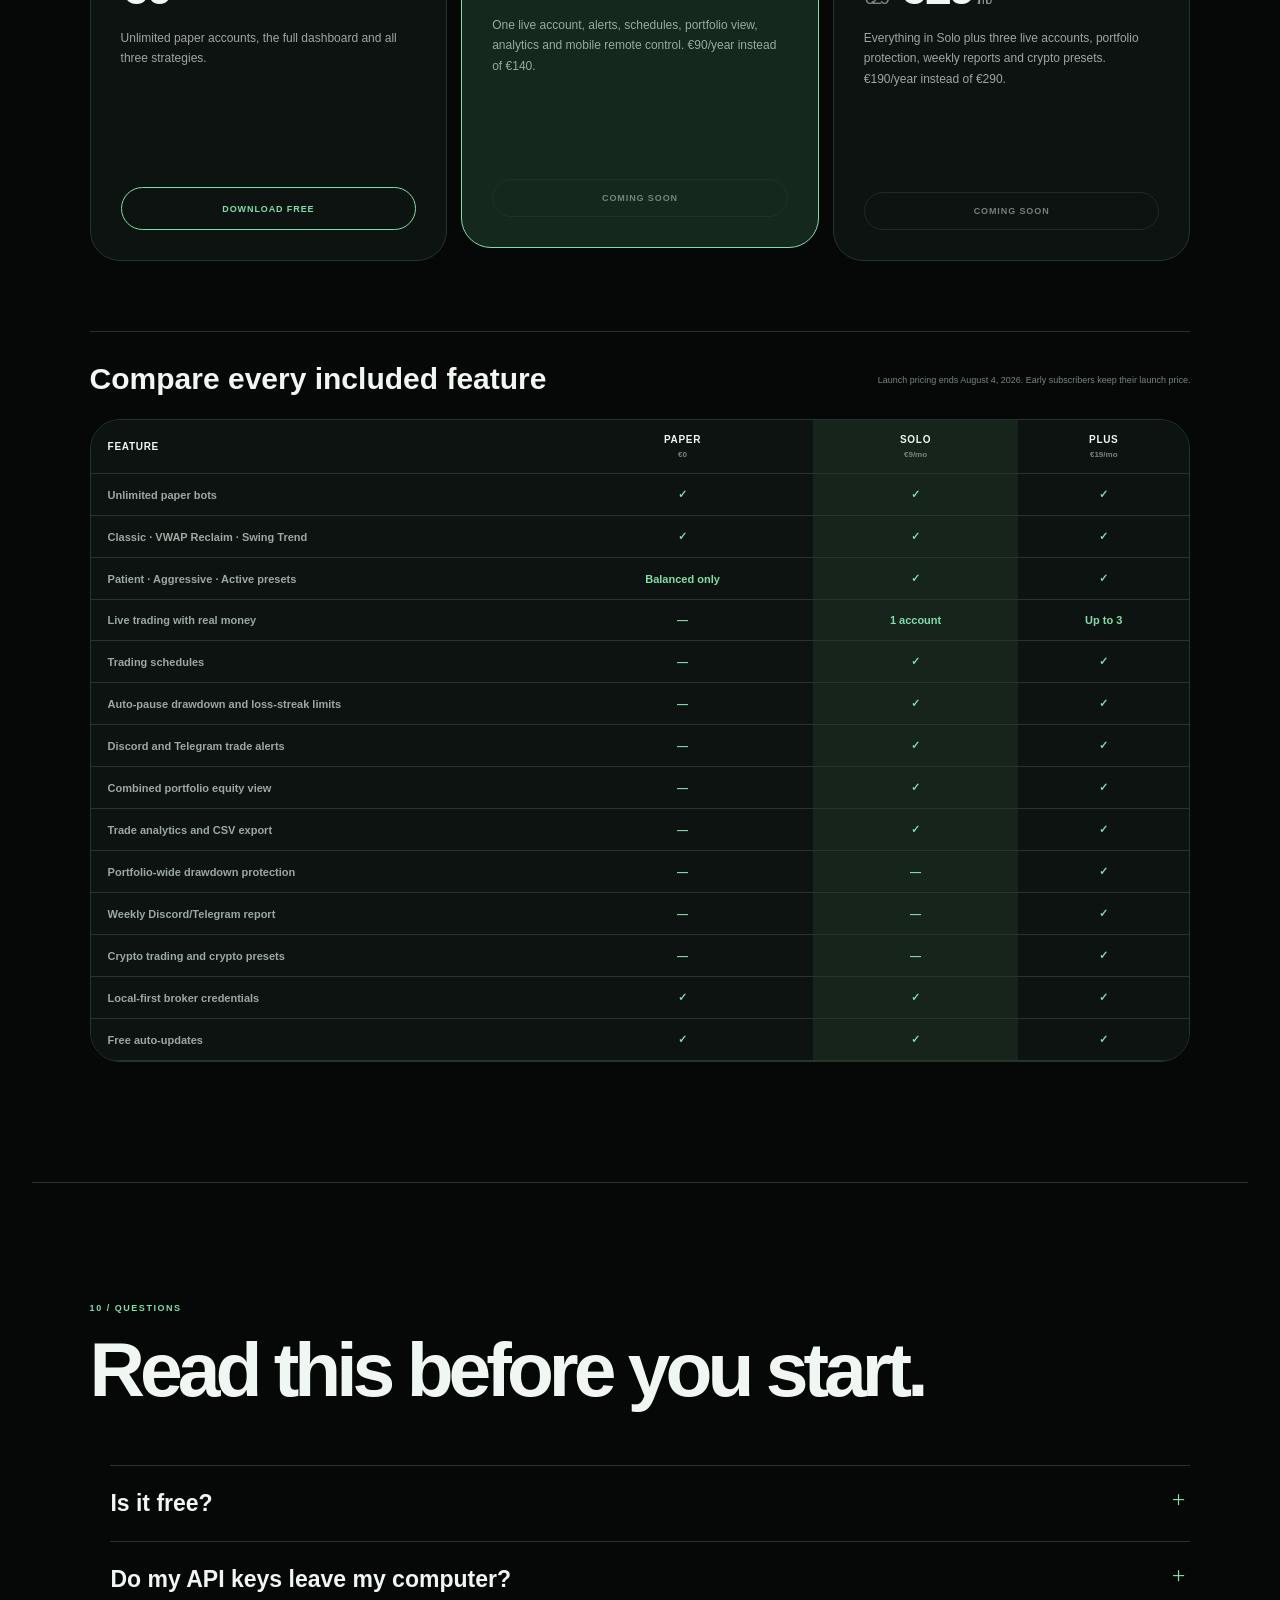
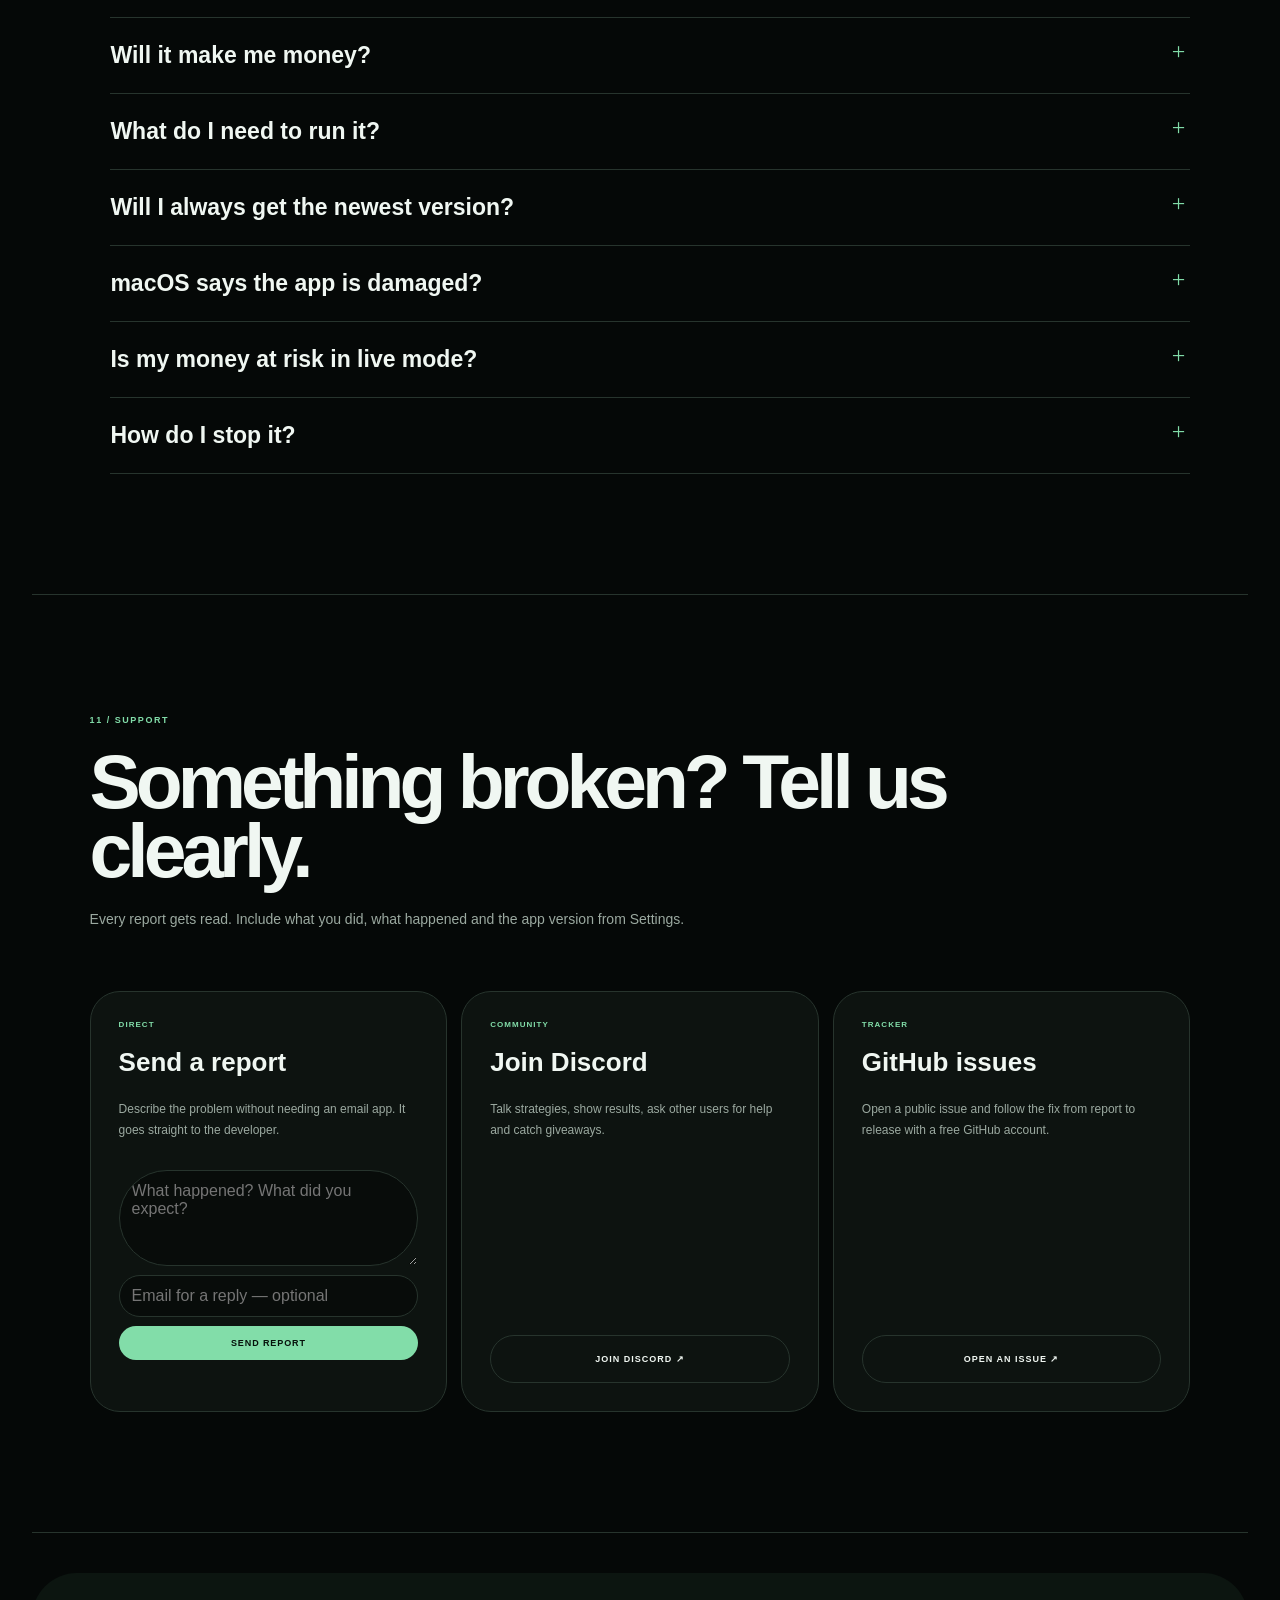
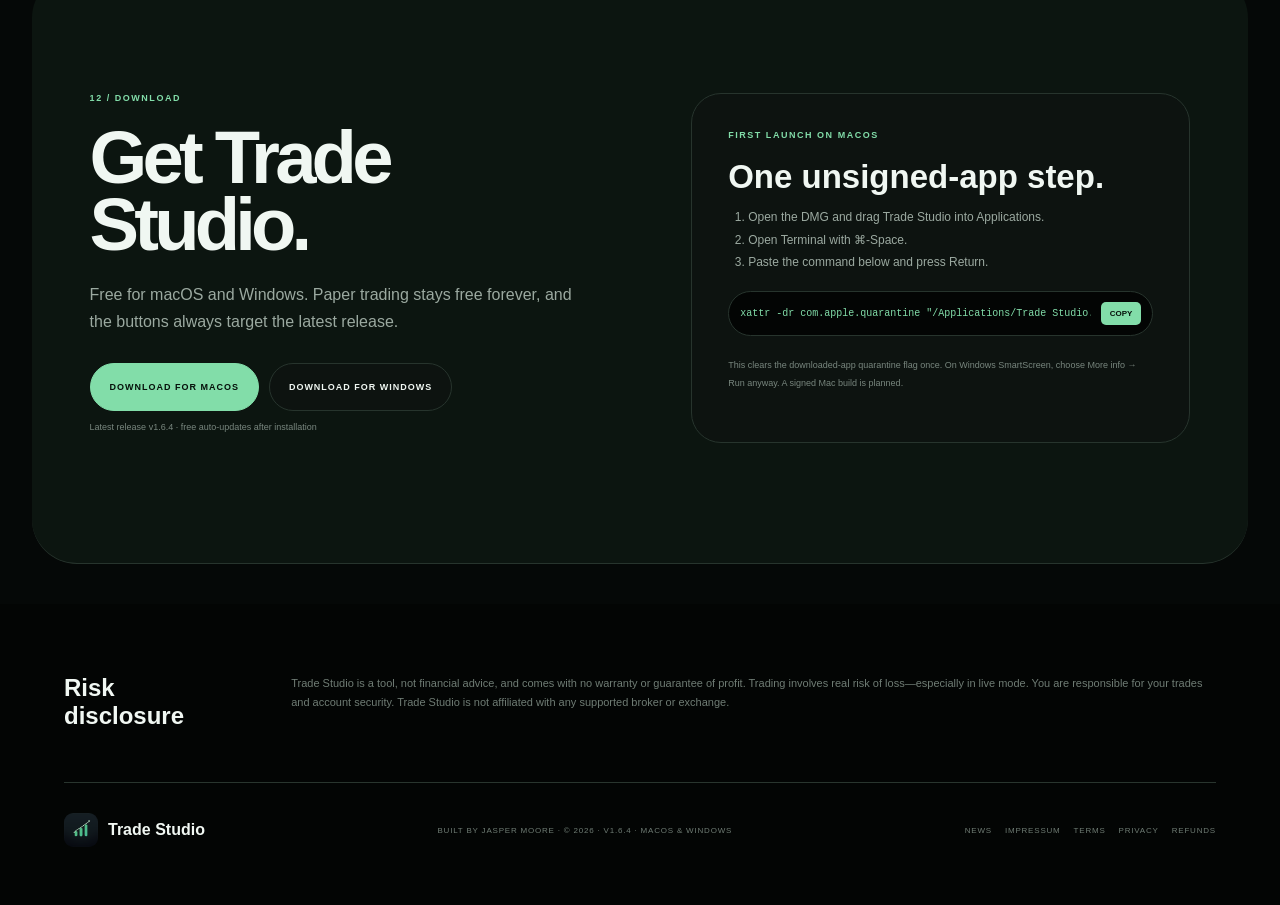
==== commit 8fc6a5ea: "Redesign public site with Night Orbit" ====
--- a/index.html
+++ b/index.html
@@ -1,615 +1,224 @@
-<!DOCTYPE html>
+<!doctype html>
 <html lang="en">
 <head>
-<meta charset="utf-8">
-<meta name="viewport" content="width=device-width, initial-scale=1">
-<title>Trade Studio — your own local trading bot</title>
-<meta name="description" content="Run your own automated trading bot on your own computer. Your broker, your keys, your machine — stocks, crypto and forex. Paper or live. Free download for macOS and Windows.">
-<link rel="icon" type="image/png" href="assets/icon.png">
-<link rel="apple-touch-icon" href="assets/icon.png">
-<meta property="og:title" content="Trade Studio — your own local trading bot">
-<meta property="og:description" content="Run your own automated trading bot on your own computer. Your broker, your keys, your machine.">
-<meta property="og:image" content="https://tradestudio.digga.ai/assets/og-logo.png">
-<meta property="og:type" content="website">
-<meta name="twitter:card" content="summary">
-<meta name="twitter:image" content="https://tradestudio.digga.ai/assets/og-logo.png">
-<style>
-  :root{
-    --bg:#080a12; --panel:rgba(255,255,255,0.035); --bd:rgba(255,255,255,0.09);
-    --bd2:rgba(255,255,255,0.16); --tx:#eef2fb; --mut:#aab3c7; --faint:#6b7488;
-    --teal:#55b685; --purple:#3fb6a8;
-  }
-  *{box-sizing:border-box;margin:0;padding:0}
-  body{background:radial-gradient(1100px 520px at 70% -8%, rgba(85,182,133,0.16), transparent 60%),
-       radial-gradient(900px 480px at 10% 4%, rgba(63,182,168,0.12), transparent 55%), var(--bg);
-       color:var(--tx); font-family:-apple-system,Segoe UI,Roboto,Helvetica,Arial,sans-serif;
-       line-height:1.6; -webkit-font-smoothing:antialiased}
-  a{color:inherit;text-decoration:none}
-  .wrap{max-width:980px;margin:0 auto;padding:0 22px}
-  .sec{padding:56px 0;border-top:0.5px solid var(--bd)}
-  .sec h2{font-size:28px;font-weight:600;letter-spacing:-0.3px;text-align:center}
-  .sec .lead{font-size:16px;color:var(--mut);text-align:center;max-width:600px;margin:12px auto 0}
-  nav{display:flex;align-items:center;justify-content:space-between;padding:20px 0}
-  .brand{display:flex;align-items:center;gap:11px;font-weight:600;font-size:17px}
-  .navdl{background:var(--teal);color:#06281f;font-weight:600;font-size:14px;padding:9px 18px;border-radius:10px}
-  .navlink{font-size:14px;color:var(--mut);transition:color .12s}
-  .navlink:hover{color:var(--tx)}
-  .navright{display:flex;align-items:center;gap:20px}
-  .userstab{position:relative;display:inline-flex;align-items:center;gap:6px;font-size:13px;font-weight:600;color:#c8f6d3;background:rgba(85,182,133,0.14);border:0.5px solid rgba(85,182,133,0.45);padding:6px 13px;border-radius:999px;overflow:hidden;white-space:nowrap}
-  .userstab .js-users{color:#7fe0b0;font-weight:700}
-  .userstab::after{content:"";position:absolute;top:0;left:-60%;width:55%;height:100%;background:linear-gradient(100deg,transparent,rgba(127,224,176,0.38),transparent);transform:skewX(-18deg);animation:usersShine 3.6s ease-in-out infinite;pointer-events:none}
-  @keyframes usersShine{0%{left:-60%}60%{left:130%}100%{left:130%}}
-  @media(prefers-reduced-motion:reduce){.userstab::after{animation:none}}
-  .hero{text-align:center;padding:50px 0 30px}
-  .hero h1{font-size:46px;font-weight:600;letter-spacing:-0.6px;line-height:1.08}
-  .hero p.tag{font-size:19px;color:var(--mut);margin:16px auto 0;max-width:560px}
-  .dl{display:inline-flex;align-items:center;gap:9px;background:var(--teal);color:#06281f;font-weight:600;
-      font-size:16px;padding:15px 30px;border-radius:13px;margin-top:26px;transition:transform .12s, box-shadow .12s}
-  .dl:hover{transform:translateY(-1px);box-shadow:0 10px 30px rgba(63,182,168,0.25)}
-  .micro{font-size:13px;color:var(--faint);margin-top:13px}
-  .cmdbox{margin:18px auto 0;max-width:600px;text-align:left;background:var(--panel);border:0.5px solid var(--bd);border-radius:14px;padding:16px 18px;font-size:13.5px;color:var(--mut);line-height:1.6}
-  .cmdbox b{color:var(--tx)}
-  .cmdbox code{display:block;margin:10px 0;padding:11px 13px;background:#05070d;border:0.5px solid var(--bd);border-radius:9px;color:#7fe0b0;font-family:ui-monospace,SFMono-Regular,Menlo,monospace;font-size:12.5px;overflow-x:auto;white-space:pre;user-select:all;-webkit-user-select:all}
-  .newsbanner{display:flex;align-items:center;gap:14px;flex-wrap:wrap;justify-content:center;max-width:680px;margin:30px auto 0;background:linear-gradient(120deg, rgba(85,182,133,0.13), rgba(63,182,168,0.05));border:0.5px solid var(--bd);border-radius:14px;padding:14px 20px;text-align:left}
-  .newsbanner .nb-pill{font-size:11px;font-weight:700;letter-spacing:.5px;text-transform:uppercase;color:#06281f;background:var(--teal);border-radius:999px;padding:4px 11px;white-space:nowrap}
-  .newsbanner .nb-txt{flex:1;min-width:230px;font-size:14px;color:var(--tx)}
-  .newsbanner .nb-txt span{color:var(--mut)}
-  .newsbanner a.nb-link{color:#7fe0b0;font-weight:600;font-size:14px;white-space:nowrap}
-  .soonbadge{display:inline-flex;align-items:center;gap:8px;background:rgba(85,182,133,0.14);border:0.5px solid rgba(85,182,133,0.4);color:#c8f6d3;font-size:13px;font-weight:600;padding:7px 16px;border-radius:999px;letter-spacing:.3px}
-  .dl.soon{background:rgba(255,255,255,0.05);color:var(--mut);border:0.5px solid var(--bd2);box-shadow:none;cursor:default}
-  .dl.soon:hover{transform:none;box-shadow:none}
-  .navdl.soon{background:rgba(255,255,255,0.06);color:var(--mut)}
-  .preview{margin:38px auto 0;max-width:880px;background:#0b1226;border:0.5px solid var(--bd);
-           border-radius:16px;overflow:hidden;box-shadow:0 30px 80px rgba(0,0,0,0.45)}
-  .pv-bar{display:flex;align-items:center;gap:10px;padding:12px 16px;border-bottom:0.5px solid var(--bd);background:#0d1430}
-  .pv-bar .dot{width:8px;height:8px;border-radius:50%;background:var(--teal)}
-  .pv-bar .nm{font-size:12px;font-weight:600;color:#9aa4ba;letter-spacing:.7px;text-transform:uppercase}
-  .pv-bar .st{font-size:12px;color:var(--faint)}
-  .pv-body{padding:18px}
-  .pv-card{background:linear-gradient(120deg, rgba(85,182,133,0.14), rgba(63,182,168,0.06));border:0.5px solid var(--bd);border-radius:12px;padding:15px 17px}
-  .pv-card .eq{font-size:26px;font-weight:600}
-  .pv-card .sub{font-size:13px;color:var(--mut);margin-top:2px}
-  .pv-label{font-size:11px;color:var(--faint);letter-spacing:.6px;text-transform:uppercase;margin:18px 0 8px}
-  .pv-chart{background:rgba(255,255,255,0.02);border:0.5px solid var(--bd);border-radius:12px;padding:10px}
-  .pv-stats{display:grid;grid-template-columns:repeat(auto-fit,minmax(118px,1fr));gap:10px}
-  .pv-stat{background:rgba(255,255,255,0.02);border:0.5px solid var(--bd);border-radius:12px;padding:13px 15px}
-  .pv-stat .lbl{font-size:10px;color:var(--faint);letter-spacing:.5px;text-transform:uppercase}
-  .pv-stat .big{font-size:22px;font-weight:600;margin-top:5px;color:var(--tx)}
-  .pv-stat .big .pct{font-size:13px;color:var(--mut)}
-  .pv-stat .up{font-size:12px;color:#55c08a;margin-top:3px}
-  .pv-stat .sub2{font-size:11px;color:var(--mut);margin-top:3px}
-  .pv-sig{margin-top:14px;display:flex;flex-direction:column}
-  .pv-sigrow{display:flex;align-items:center;gap:10px;padding:9px 4px;border-top:0.5px solid var(--bd)}
-  .pv-sigrow .sy{font-size:13px;font-weight:700;color:var(--tx);width:48px}
-  .pv-sigrow .meta{flex:1;font-size:11.5px;color:var(--mut)}
-  .pv-sigrow .tag{font-size:10px;font-weight:700;letter-spacing:.4px;padding:3px 9px;border-radius:6px;white-space:nowrap}
-  .pv-sigrow .tag.buy{background:rgba(85,182,133,0.16);color:#7fe0b0}
-  .pv-sigrow .tag.hold{background:rgba(255,255,255,0.06);color:var(--mut)}
-  .pv-sigrow .tag.cash{background:rgba(255,255,255,0.04);color:var(--faint)}
-  .pv-ctrls{display:grid;grid-template-columns:repeat(4,1fr);gap:9px;margin-top:14px}
-  .chip{background:rgba(255,255,255,0.04);border:0.5px solid var(--bd);border-radius:9px;padding:9px 0;text-align:center;font-size:12px;color:#cdd4e2}
-  .chip.go{background:rgba(63,182,168,0.14);border-color:rgba(63,182,168,0.4);color:var(--teal);font-weight:600}
-  .watch{display:inline-flex;align-items:center;gap:7px;font-size:14px;color:var(--teal);font-weight:600;margin-top:16px}
-  .steps{display:grid;grid-template-columns:repeat(4,1fr);gap:14px;margin-top:34px}
-  .step{background:var(--panel);border:0.5px solid var(--bd);border-radius:14px;padding:18px}
-  .step .n{width:28px;height:28px;border-radius:8px;background:rgba(63,182,168,0.16);color:var(--teal);font-weight:700;display:flex;align-items:center;justify-content:center;font-size:14px}
-  .step h3{font-size:15px;font-weight:600;margin:11px 0 4px}
-  .step p{font-size:13px;color:var(--mut)}
-  .feats{display:grid;grid-template-columns:repeat(3,1fr);gap:14px;margin-top:34px}
-  .feat{background:var(--panel);border:0.5px solid var(--bd);border-radius:14px;padding:20px}
-  .feat .ic{font-size:22px}
-  .feat h3{font-size:16px;font-weight:600;margin:11px 0 5px}
-  .feat p{font-size:14px;color:var(--mut)}
-  .brokers{display:grid;grid-template-columns:repeat(3,1fr);gap:14px;margin-top:34px}
-  .broker{display:flex;flex-direction:column;gap:9px;background:var(--panel);border:0.5px solid var(--bd);border-radius:14px;padding:18px;color:inherit;transition:transform .12s, border-color .12s}
-  a.broker:hover{transform:translateY(-2px);border-color:var(--bd2)}
-  .bk-top{display:flex;align-items:center;justify-content:space-between}
-  .bk-logo{display:inline-flex}
-  .bk-badge{font-size:11px;font-weight:600;padding:3px 10px;border-radius:999px}
-  .bk-badge.ok{background:rgba(63,182,168,0.16);color:var(--teal)}
-  .bk-badge.soon{background:rgba(85,182,133,0.16);color:#c8f6d3}
-  .broker h3{font-size:16px;font-weight:600;margin-top:2px}
-  .broker p{font-size:13.5px;color:var(--mut);flex:1}
-  .bk-tags{display:flex;flex-wrap:wrap;gap:6px}
-  .bk-tags span{font-size:11px;color:var(--faint);background:rgba(255,255,255,0.04);border:0.5px solid var(--bd);border-radius:6px;padding:2px 8px}
-  .bk-link{font-size:12.5px;color:var(--teal);font-weight:600}
-  .broker.builtin .bk-link{color:var(--faint)}
-  .cmp-title{font-size:16px;font-weight:600;text-align:center;margin-top:44px}
-  .cmp-wrap{overflow-x:auto;margin-top:18px;border:0.5px solid var(--bd);border-radius:14px}
-  .cmp{width:100%;min-width:580px;border-collapse:collapse;font-size:14px}
-  .cmp th,.cmp td{padding:13px 16px;text-align:center;border-bottom:0.5px solid var(--bd)}
-  .cmp tbody tr:last-child th,.cmp tbody tr:last-child td{border-bottom:0}
-  .cmp thead th{font-size:15px;font-weight:600;color:var(--tx)}
-  .cmp thead th small{display:block;font-size:12px;font-weight:500;color:var(--faint);margin-top:3px}
-  .cmp tbody th{text-align:left;font-weight:500;color:var(--mut);font-size:13.5px}
-  .cmp td{color:var(--tx)}
-  .cmp .yes{color:var(--teal);font-weight:700}
-  .cmp .no{color:var(--faint)}
-  .cmp .hl{background:rgba(85,182,133,0.07)}
-  .modes{display:grid;grid-template-columns:1fr 1fr;gap:14px;margin-top:34px}
-  .mode{border-radius:14px;padding:22px;border:0.5px solid var(--bd)}
-  .mode.paper{background:rgba(63,182,168,0.07);border-color:rgba(63,182,168,0.3)}
-  .mode.live{background:rgba(226,75,74,0.06);border-color:rgba(226,75,74,0.3)}
-  .mode .badge{font-size:12px;font-weight:600;padding:4px 12px;border-radius:999px}
-  .mode.paper .badge{background:rgba(63,182,168,0.18);color:var(--teal)}
-  .mode.live .badge{background:rgba(226,75,74,0.18);color:#ff8c8c}
-  .mode h3{font-size:18px;font-weight:600;margin:12px 0 6px}
-  .mode p{font-size:14px;color:var(--mut)}
-  .faq{max-width:760px;margin:30px auto 0;display:flex;flex-direction:column;gap:10px}
-  .faq details{background:var(--panel);border:0.5px solid var(--bd);border-radius:12px;padding:4px 18px}
-  .faq summary{cursor:pointer;padding:14px 0;font-weight:500;font-size:15px;list-style:none}
-  .faq summary::-webkit-details-marker{display:none}
-  .faq summary::after{content:"+";float:right;color:var(--mut)}
-  .faq details[open] summary::after{content:"–"}
-  .faq p{font-size:14px;color:var(--mut);padding:0 0 16px}
-  .cta{text-align:center}
-  footer{border-top:0.5px solid var(--bd);padding:34px 0 44px;text-align:center}
-  footer .disc{font-size:12px;color:var(--faint);max-width:640px;margin:0 auto;line-height:1.7}
-  footer .by{font-size:14px;color:var(--mut);margin-top:18px}
-  footer .by b{color:var(--tx);font-weight:600}
-  footer .cr{font-size:12px;color:#4d5468;margin-top:8px}
-  @media(max-width:760px){.hero h1{font-size:34px}.feats,.steps,.modes,.brokers,.pv-ctrls{grid-template-columns:1fr}.pv-ctrls{grid-template-columns:repeat(2,1fr)}}
-</style>
+  <meta charset="utf-8">
+  <meta name="viewport" content="width=device-width,initial-scale=1">
+  <meta name="theme-color" content="#050807">
+  <meta name="description" content="Run your own automated trading bot locally on macOS or Windows. Paper trade for free, connect seven broker backends, and keep your keys on your machine.">
+  <meta property="og:title" content="Trade Studio — Local-first automated trading">
+  <meta property="og:description" content="Your broker, your keys, your machine. Transparent strategies for stocks, crypto and forex.">
+  <meta property="og:type" content="website">
+  <meta property="og:url" content="https://tradestudio.digga.ai/">
+  <meta property="og:image" content="https://tradestudio.digga.ai/assets/og-logo.png">
+  <meta name="twitter:card" content="summary_large_image">
+  <link rel="canonical" href="https://tradestudio.digga.ai/">
+  <link rel="icon" href="assets/favicon.ico">
+  <link rel="preload" href="assets/night-orbit-hero.webp" as="image" type="image/webp" fetchpriority="high">
+  <link rel="stylesheet" href="site.css?v=20260720">
+  <title>Trade Studio — Local-first automated trading</title>
 </head>
-<body>
-<div class="wrap">
-  <nav>
-    <span class="brand">
-      <img src="assets/icon.png" width="30" height="30" alt="Trade Studio" style="display:block">
-      Trade Studio
-    </span>
-    <span class="navright">
-      <span class="userstab" title="Installs to date, from GitHub release downloads"><span class="js-users">131</span>&nbsp;users</span>
-      <a class="navlink" href="#mobile">Mobile</a>
-      <a class="navlink" style="color:#8f9dfa" href="https://discord.gg/vnxaBFRcMN" target="_blank" rel="noopener">Discord</a>
-      <a class="navlink" href="#support">Support</a>
-      <a class="navlink" href="news.html">News</a>
-      <a class="navdl" href="#get">Download</a>
-    </span>
-  </nav>
-
-  <section class="hero">
-    <img src="assets/icon.png" width="88" height="88" alt="Trade Studio" style="display:block;margin:0 auto;filter:drop-shadow(0 10px 26px rgba(63,182,168,.34))">
-    <h1 style="margin-top:18px">Run your own trading bot.<br>Locally.</h1>
-    <p class="tag">Your broker, your keys, your machine. Practice in paper mode or trade live — Trade Studio runs entirely on your own computer.</p>
-    <div style="display:flex;gap:12px;justify-content:center;flex-wrap:wrap;margin-top:26px">
-      <a class="dl" href="https://github.com/moorejasper060-oss/trade-studio/releases/latest/download/TradeStudio.dmg" style="margin-top:0">⬇&nbsp; Download for macOS</a>
-      <a class="dl" href="https://github.com/moorejasper060-oss/trade-studio/releases/latest/download/TradeStudio-Setup.exe" style="margin-top:0">⬇&nbsp; Download for Windows</a>
+<body data-concept="nightorbit" class="nightorbit site-ready">
+  <a class="skip-link" href="#main">Skip to content</a>
+  <div class="scroll-meter" aria-hidden="true"><span></span></div>
+
+  <div class="site-shell">
+    <nav class="site-nav" aria-label="Primary navigation">
+      <a class="site-brand" href="#top"><img src="assets/icon.png" width="34" height="34" alt=""><b>Trade Studio</b></a>
+      <div class="nav-links">
+        <a href="#product">Product</a><a href="#strategies">Strategies</a><a href="#mobile">Mobile</a><a href="#brokers">Brokers</a><a href="#pricing">Pricing</a><a href="#support">Support</a>
+      </div>
+      <a class="nav-get" href="#download">Get the app <span>↘</span></a>
+    </nav>
+
+    <main id="main">
+      <section class="hero" id="top" data-section="top">
+        <div class="hero-art art-main"><picture><source srcset="assets/night-orbit-hero.webp" type="image/webp"><img data-art="hero" src="assets/night-orbit-hero.jpg" width="1535" height="1024" fetchpriority="high" decoding="async" alt="Dark glass forms and soft mint light orbiting a quiet trading desk"></picture></div>
+        <div class="hero-art art-detail"><picture><source srcset="assets/night-orbit-detail.webp" type="image/webp"><img data-art="detail" src="assets/night-orbit-detail.jpg" width="1536" height="1024" loading="lazy" decoding="async" alt="Dark architectural glass with precise mint highlights"></picture></div>
+        <div class="hero-copy">
+          <p class="overline" data-copy="overline">QUIET SOFTWARE FOR MARKETS THAT KEEP MOVING</p>
+          <h1 data-copy="headline">Markets move after dark. Control stays clear.</h1>
+          <p class="hero-lede">Run your own automated trading bot on your own computer. Your broker, your keys, your machine—stocks, crypto and forex, in paper or live mode.</p>
+          <div class="hero-actions"><a class="button primary" href="https://github.com/moorejasper060-oss/trade-studio/releases/latest/download/TradeStudio.dmg">Download for macOS</a><a class="button secondary" href="https://github.com/moorejasper060-oss/trade-studio/releases/latest/download/TradeStudio-Setup.exe">Download for Windows</a></div>
+          <p class="fine">Free paper trading · latest release <span class="js-ver">v1.6.4</span> · your keys never leave your computer</p>
+        </div>
+        <div class="hero-stats">
+          <div><b>3</b><span>transparent strategies</span></div><div><b>7</b><span>broker backends</span></div><div><b class="js-users" data-count="168">168+</b><span>installer downloads</span></div>
+        </div>
+      </section>
+
+      <aside class="release-strip">
+        <span>Latest</span><p><b class="js-ver">v1.6.4</b> — one-code iPhone pairing, clearer dashboard P&amp;L and cleaner account sparklines.</p><a href="news.html">Read every update ↗</a>
+      </aside>
+
+      <section class="contents section" data-section="contents">
+        <p class="section-label">THE WHOLE PRODUCT / AT A GLANCE</p>
+        <div class="contents-grid">
+          <a href="#product" data-reveal><span>01</span><b>One local control surface</b><small>Dashboard, account health and risk controls.</small></a>
+          <a href="#strategies" data-reveal><span>02</span><b>Three trading rhythms</b><small>Classic, VWAP Reclaim and Swing Trend.</small></a>
+          <a href="#mobile" data-reveal><span>03</span><b>Phone nearby</b><small>Paper simulation or encrypted remote control.</small></a>
+          <a href="#pricing" data-reveal><span>04</span><b>Paper stays free</b><small>Pay only when you choose live trading.</small></a>
+        </div>
+      </section>
+
+      <section class="product section" id="product" data-section="product">
+        <header class="section-heading" data-reveal><p class="section-label">01 / THE DESK</p><h2>Everything important stays in sight.</h2><p>Trade Studio is a local-first desktop bot and dashboard. It turns market indicators into transparent rules, places orders through the connection you choose, and keeps the stop button close.</p></header>
+        <figure class="dashboard-frame" data-reveal="scale">
+          <figcaption><span></span><span></span><span></span><b>TRADE STUDIO · LOCAL DASHBOARD</b><small>PAUSED · PAPER SAFE</small></figcaption>
+          <picture><source srcset="assets/dashboard.webp" type="image/webp"><img src="assets/dashboard.png" width="1760" height="1271" loading="lazy" decoding="async" alt="The real Trade Studio desktop dashboard"></picture>
+        </figure>
+        <div class="product-notes">
+          <article data-reveal><span>LOCAL-FIRST</span><h3>No Trade Studio cloud account.</h3><p>Broker credentials are encrypted and stored on your machine. The product runs locally and can keep working without a vendor account server.</p></article>
+          <article data-reveal><span>TRANSPARENT</span><h3>No mystery model.</h3><p>Classic indicators, visible entry and exit rules, risk limits, trade history and CSV export. Nothing claims guaranteed profit.</p></article>
+          <figure data-reveal><picture><source srcset="assets/night-orbit-detail.webp" type="image/webp"><img data-art="detail" src="assets/night-orbit-detail.jpg" width="1536" height="1024" loading="lazy" decoding="async" alt="Dark glass detail in the Trade Studio mint palette"></picture><figcaption>Built to feel understandable, not magical.</figcaption></figure>
+        </div>
+      </section>
+
+      <section class="setup section" id="setup" data-section="setup">
+        <header class="section-heading" data-reveal><p class="section-label">02 / START</p><h2>Four steps from download to paper trading.</h2></header>
+        <ol class="step-list">
+          <li data-reveal><span>01</span><div><h3>Download &amp; install</h3><p>Use the macOS or Windows installer. Trade Studio adds a normal app and desktop shortcut.</p></div></li>
+          <li data-reveal><span>02</span><div><h3>Choose a connection</h3><p>Pick one of six external broker backends or start immediately with the built-in Simulator.</p></div></li>
+          <li data-reveal><span>03</span><div><h3>Paste &amp; test</h3><p>Add credentials in the setup wizard. Trade Studio checks the connection read-only before saving.</p></div></li>
+          <li data-reveal><span>04</span><div><h3>Press Resume</h3><p>The bot starts paused, lives in your tray and can be paused or flattened whenever you need.</p></div></li>
+        </ol>
+      </section>
+
+      <section class="principles section" id="principles" data-section="principles">
+        <header class="section-heading" data-reveal><p class="section-label">03 / PRINCIPLES</p><h2>Useful guardrails, not unnecessary machinery.</h2></header>
+        <div class="principle-grid">
+          <article data-reveal><i>⌂</i><h3>Local-first</h3><p>Your keys stay encrypted on your computer.</p></article>
+          <article data-reveal><i>◌</i><h3>Paper &amp; live</h3><p>Practice risk-free, then go live only when you decide.</p></article>
+          <article data-reveal><i>↘</i><h3>One clear setup</h3><p>Install, connect, choose a strategy and resume.</p></article>
+          <article data-reveal><i>≋</i><h3>Statistical</h3><p>Classic indicators and visible rules—not an AI black box.</p></article>
+          <article data-reveal><i>●</i><h3>Quiet in the tray</h3><p>Open, pause or quit without keeping a window in front.</p></article>
+          <article data-reveal><i>⌁</i><h3>Your dashboard</h3><p>Equity, positions, win rate, history and risk in one view.</p></article>
+        </div>
+      </section>
+
+      <section class="strategies section" id="strategies" data-section="strategies">
+        <header class="section-heading" data-reveal><p class="section-label">04 / STRATEGIES</p><h2>One tool. Three different trading rhythms.</h2><p>Every strategy is explainable and available for unlimited paper testing.</p></header>
+        <div class="strategy-stack">
+          <article data-reveal><span>01 · INTRADAY / ACTIVE</span><h3>Classic</h3><p>Momentum and mean-reversion rules combine Bollinger Bands, RSI, MACD, volume and breakout context.</p><small>Balanced · Patient · Aggressive presets</small></article>
+          <article data-reveal><span>02 · INTRADAY / SELECTIVE</span><h3>VWAP Reclaim</h3><p>Waits for price to regain intraday value, then uses confirmation and risk limits before acting.</p><small>Built for US-stock sessions</small></article>
+          <article data-reveal><span>03 · DAILY / PATIENT</span><h3>Swing Trend</h3><p>A slower daily-candle system designed to hold established trends overnight with fewer decisions.</p><small>Longer horizon · lower activity</small></article>
+        </div>
+      </section>
+
+      <section class="visual-chapter" aria-label="Brand image"><picture><source srcset="assets/night-orbit-hero.webp" type="image/webp"><img data-art="hero" src="assets/night-orbit-hero.jpg" width="1535" height="1024" loading="lazy" decoding="async" alt="Cinematic dark glass forms in the Trade Studio mint palette"></picture><p><span>LOCAL-FIRST</span><b>Your system. Your orbit.</b><small>Your market and controls held in one clear view.</small></p></section>
+
+      <section class="mobile section" id="mobile" data-section="mobile">
+        <div class="mobile-copy" data-reveal><p class="section-label">05 / IPHONE</p><h2>Use the phone on its own—or as a secure remote.</h2><p>The iPhone app has two clear jobs. Paper simulator mode runs locally on the phone. Remote mode pairs to the desktop with one combined code and sends end-to-end encrypted controls.</p><div class="mobile-points"><p><b>Phone-local simulator</b><span>Practice stocks and crypto without a desktop connection.</span></p><p><b>Encrypted remote</b><span>See bots, positions and equity, then pause, resume or flatten.</span></p><p><b>One-code pairing</b><span>No license key field on the phone; the desktop remains license-gated.</span></p></div><small>Remote mode requires the desktop app running and online. Paper simulator mode does not.</small></div>
+        <div class="phone-gallery" data-reveal="scale"><figure><picture><source srcset="assets/mobile-sim.webp" type="image/webp"><img src="assets/mobile-sim.png" width="780" height="1510" loading="lazy" decoding="async" alt="Trade Studio mobile paper simulator"></picture><figcaption>Paper simulator</figcaption></figure><figure><picture><source srcset="assets/mobile-remote.webp" type="image/webp"><img src="assets/mobile-remote.png" width="780" height="1004" loading="lazy" decoding="async" alt="Trade Studio encrypted remote bot controls"></picture><figcaption>Encrypted remote</figcaption></figure></div>
+      </section>
+
+      <section class="brokers section" id="brokers" data-section="brokers">
+        <header class="section-heading" data-reveal><p class="section-label">06 / CONNECTIONS</p><h2>Bring the broker you already use.</h2><p>Seven ready backends across stocks, crypto and forex. Paper trading is free on every connection.</p></header>
+        <div class="broker-list">
+          <article data-reveal><span>01</span><h3>Simulator</h3><p>No account or API keys. Instant paper stocks and crypto.</p><small>BUILT IN · FREE</small></article>
+          <article data-reveal><span>02</span><h3>Alpaca</h3><p>US stocks and crypto with paper trading and fractional shares.</p><small>US STOCKS · CRYPTO</small></article>
+          <article data-reveal><span>03</span><h3>Tradier</h3><p>US stocks and options with a developer sandbox.</p><small>STOCKS · OPTIONS</small></article>
+          <article data-reveal><span>04</span><h3>Trading 212</h3><p>Stocks and ETFs for EU/UK users with practice mode.</p><small>STOCKS · ETFS</small></article>
+          <article data-reveal><span>05</span><h3>Crypto exchanges</h3><p>100+ exchanges such as Coinbase, Kraken and Binance through CCXT.</p><small>CRYPTO · TESTNETS</small></article>
+          <article data-reveal><span>06</span><h3>OANDA</h3><p>Forex and CFDs with practice accounts.</p><small>FOREX · CFDS</small></article>
+          <article data-reveal><span>07</span><h3>Interactive Brokers</h3><p>Global multi-asset access through the local IB Gateway.</p><small>GLOBAL · MULTI-ASSET</small></article>
+        </div>
+        <p class="broker-note">All seven are wired today. Broker names are compatibility references; Trade Studio is not affiliated with them.</p>
+      </section>
+
+      <section class="community section" id="community" data-section="community">
+        <div data-reveal><p class="section-label">07 / COMMUNITY</p><h2>Trade with people, not alone.</h2><p>Join the Trade Studio Discord to talk strategy, compare paper results, get help, see update notes and catch giveaways.</p><a class="button discord" href="https://discord.gg/vnxaBFRcMN" target="_blank" rel="noopener">Join the Discord ↗</a></div>
+        <figure data-reveal><picture><source srcset="assets/night-orbit-detail.webp" type="image/webp"><img data-art="detail" src="assets/night-orbit-detail.jpg" width="1536" height="1024" loading="lazy" decoding="async" alt="Close-up dark glass detail in the Trade Studio mint palette"></picture><figcaption><span><b class="js-users">168+</b> downloads</span><span>Giveaways</span><span>Direct support</span></figcaption></figure>
+      </section>
+
+      <section class="modes section" id="modes" data-section="modes">
+        <header class="section-heading" data-reveal><p class="section-label">08 / MODE</p><h2>Paper or live—you choose the risk.</h2></header>
+        <div class="mode-pair"><article data-reveal><span>START HERE</span><h3>Paper trading</h3><p>Trade with simulated money through a broker paper account or the built-in Simulator. There is zero real-money risk, so you can learn how the bot behaves before risking a cent.</p></article><article data-reveal><span>REAL MONEY</span><h3>Live trading</h3><p>Connect a funded broker account to place real orders. Live mode is gated behind explicit confirmation and clear warnings because losses are real.</p></article></div>
+      </section>
+
+      <section class="pricing section" id="pricing" data-section="pricing">
+        <header class="section-heading" data-reveal><p class="section-label">09 / PRICING</p><h2>Paper is free forever.</h2><p>Subscribe only when you want live accounts with real money. Paid plans are being prepared. Download now and use unlimited paper trading for free.</p></header>
+        <div class="price-list">
+          <article data-reveal><span>FREE FOREVER</span><h3>Paper</h3><b>€0</b><p>Unlimited paper accounts, the full dashboard and all three strategies.</p><a class="plan-action" href="#download">Download free</a></article>
+          <article class="popular" data-reveal><span>MOST POPULAR · LAUNCH OFFER</span><h3>Live Solo</h3><b><s>€14</s> €9<small>/mo</small></b><p>One live account, alerts, schedules, portfolio view, analytics and mobile remote control. €90/year instead of €140.</p><button disabled>Coming soon</button></article>
+          <article data-reveal><span>UP TO THREE LIVE ACCOUNTS</span><h3>Live Plus</h3><b><s>€29</s> €19<small>/mo</small></b><p>Everything in Solo plus three live accounts, portfolio protection, weekly reports and crypto presets. €190/year instead of €290.</p><button disabled>Coming soon</button></article>
+        </div>
+        <div class="comparison" data-reveal>
+          <header><h3>Compare every included feature</h3><p>Launch pricing ends August 4, 2026. Early subscribers keep their launch price.</p></header>
+          <div class="table-scroll"><table><thead><tr><th>Feature</th><th>Paper<small>€0</small></th><th>Solo<small>€9/mo</small></th><th>Plus<small>€19/mo</small></th></tr></thead><tbody>
+            <tr data-feature-row><th>Unlimited paper bots</th><td>✓</td><td>✓</td><td>✓</td></tr>
+            <tr data-feature-row><th>Classic · VWAP Reclaim · Swing Trend</th><td>✓</td><td>✓</td><td>✓</td></tr>
+            <tr data-feature-row><th>Patient · Aggressive · Active presets</th><td>Balanced only</td><td>✓</td><td>✓</td></tr>
+            <tr data-feature-row><th>Live trading with real money</th><td>—</td><td>1 account</td><td>Up to 3</td></tr>
+            <tr data-feature-row><th>Trading schedules</th><td>—</td><td>✓</td><td>✓</td></tr>
+            <tr data-feature-row><th>Auto-pause drawdown and loss-streak limits</th><td>—</td><td>✓</td><td>✓</td></tr>
+            <tr data-feature-row><th>Discord and Telegram trade alerts</th><td>—</td><td>✓</td><td>✓</td></tr>
+            <tr data-feature-row><th>Combined portfolio equity view</th><td>—</td><td>✓</td><td>✓</td></tr>
+            <tr data-feature-row><th>Trade analytics and CSV export</th><td>—</td><td>✓</td><td>✓</td></tr>
+            <tr data-feature-row><th>Portfolio-wide drawdown protection</th><td>—</td><td>—</td><td>✓</td></tr>
+            <tr data-feature-row><th>Weekly Discord/Telegram report</th><td>—</td><td>—</td><td>✓</td></tr>
+            <tr data-feature-row><th>Crypto trading and crypto presets</th><td>—</td><td>—</td><td>✓</td></tr>
+            <tr data-feature-row><th>Local-first broker credentials</th><td>✓</td><td>✓</td><td>✓</td></tr>
+            <tr data-feature-row><th>Free auto-updates</th><td>✓</td><td>✓</td><td>✓</td></tr>
+          </tbody></table></div>
+        </div>
+      </section>
+
+      <section class="faq section" id="faq" data-section="faq">
+        <header class="section-heading" data-reveal><p class="section-label">10 / QUESTIONS</p><h2>Read this before you start.</h2></header>
+        <div class="faq-list">
+          <details data-faq data-reveal><summary>Is it free?</summary><p>Paper trading is free forever: unlimited practice accounts and no card. Live Solo is €9/month and Live Plus €19/month during the launch offer; standard pricing is €14/€29 after August 4, 2026. You may also need a broker account, unless you use the built-in Simulator.</p></details>
+          <details data-faq data-reveal><summary>Do my API keys leave my computer?</summary><p>No. Broker credentials are stored only on your own machine. Trade Studio has no account server and does not upload them.</p></details>
+          <details data-faq data-reveal><summary>Will it make me money?</summary><p>There are no guarantees. Trade Studio runs rules-based strategies; it is not financial advice or a money machine. Trading carries risk of loss. Start on paper.</p></details>
+          <details data-faq data-reveal><summary>What do I need to run it?</summary><p>A Mac or Windows 10/11 PC. Add one of the seven supported connections or use the built-in Simulator. No Python is required.</p></details>
+          <details data-faq data-reveal><summary>Will I always get the newest version?</summary><p>Yes. The release links always point to the newest build, and the installed app can update itself.</p></details>
+          <details data-faq data-reveal><summary>macOS says the app is damaged?</summary><p>The current Mac build is not notarized yet. Drag Trade Studio into Applications, then run <code>xattr -dr com.apple.quarantine "/Applications/Trade Studio.app"</code> once in Terminal. On Windows SmartScreen, choose More info → Run anyway.</p></details>
+          <details data-faq data-reveal><summary>Is my money at risk in live mode?</summary><p>Yes. Live mode places real orders with real funds and can lose money. It is gated behind explicit confirmation. Practice on paper first.</p></details>
+          <details data-faq data-reveal><summary>How do I stop it?</summary><p>Pause from the dashboard at any time, flatten open positions if needed, or quit completely from the system-tray icon.</p></details>
+        </div>
+      </section>
+
+      <section class="support section" id="support" data-section="support">
+        <header class="section-heading" data-reveal><p class="section-label">11 / SUPPORT</p><h2>Something broken? Tell us clearly.</h2><p>Every report gets read. Include what you did, what happened and the app version from Settings.</p></header>
+        <div class="support-list">
+          <article data-reveal><span>DIRECT</span><h3>Send a report</h3><p>Describe the problem without needing an email app. It goes straight to the developer.</p>
+            <form id="sup-form">
+              <label class="sr-only" for="sup-msg">Problem description</label>
+              <textarea id="sup-msg" required minlength="10" rows="4" placeholder="What happened? What did you expect?"></textarea>
+              <label class="sr-only" for="sup-contact">Email for a reply, optional</label>
+              <input id="sup-contact" type="email" autocomplete="email" placeholder="Email for a reply — optional">
+              <input id="sup-hp" class="honeypot" type="text" name="website" tabindex="-1" autocomplete="off" aria-hidden="true">
+              <button id="sup-btn" type="submit">Send report</button>
+              <small id="sup-status" role="status" aria-live="polite"></small>
+            </form>
+          </article>
+          <article data-reveal><span>COMMUNITY</span><h3>Join Discord</h3><p>Talk strategies, show results, ask other users for help and catch giveaways.</p><a class="button secondary" href="https://discord.gg/vnxaBFRcMN" target="_blank" rel="noopener">Join Discord ↗</a></article>
+          <article data-reveal><span>TRACKER</span><h3>GitHub issues</h3><p>Open a public issue and follow the fix from report to release with a free GitHub account.</p><a class="button secondary" href="https://github.com/moorejasper060-oss/trade-studio/issues/new" target="_blank" rel="noopener">Open an issue ↗</a></article>
+        </div>
+      </section>
+
+      <section class="download section" id="download" data-section="download">
+        <div class="download-intro" data-reveal><p class="section-label">12 / DOWNLOAD</p><h2>Get Trade Studio.</h2><p>Free for macOS and Windows. Paper trading stays free forever, and the buttons always target the latest release.</p><div class="hero-actions"><a class="button primary" href="https://github.com/moorejasper060-oss/trade-studio/releases/latest/download/TradeStudio.dmg">Download for macOS</a><a class="button secondary" href="https://github.com/moorejasper060-oss/trade-studio/releases/latest/download/TradeStudio-Setup.exe">Download for Windows</a></div><p class="fine">Latest release <span class="js-ver">v1.6.4</span> · free auto-updates after installation</p></div>
+        <div class="install-card" data-reveal><p class="section-label">FIRST LAUNCH ON MACOS</p><h3>One unsigned-app step.</h3><ol><li>Open the DMG and drag Trade Studio into Applications.</li><li>Open Terminal with ⌘-Space.</li><li>Paste the command below and press Return.</li></ol><div class="command"><code>xattr -dr com.apple.quarantine "/Applications/Trade Studio.app"</code><button type="button" data-copy-command>Copy</button></div><small>This clears the downloaded-app quarantine flag once. On Windows SmartScreen, choose More info → Run anyway. A signed Mac build is planned.</small></div>
+      </section>
+    </main>
+
+    <footer>
+      <div class="risk"><b>Risk disclosure</b><p>Trade Studio is a tool, not financial advice, and comes with no warranty or guarantee of profit. Trading involves real risk of loss—especially in live mode. You are responsible for your trades and account security. Trade Studio is not affiliated with any supported broker or exchange.</p></div>
+      <div class="footer-row"><a class="site-brand" href="#top"><img src="assets/icon.png" width="34" height="34" alt=""><b>Trade Studio</b></a><span>Built by Jasper Moore · © 2026 · <span class="js-ver">v1.6.4</span> · macOS &amp; Windows</span><nav aria-label="Legal"><a href="news.html">News</a><a href="impressum.html">Impressum</a><a href="terms.html">Terms</a><a href="privacy.html">Privacy</a><a href="refund.html">Refunds</a></nav></div>
+    </footer>
+  </div>
+
+  <div id="mac-modal" class="mac-modal" role="dialog" aria-modal="true" aria-labelledby="mac-modal-title" hidden>
+    <div class="mac-modal-box">
+      <button class="mac-modal-close" type="button" aria-label="Close macOS setup instructions">×</button>
+      <p class="section-label">FIRST LAUNCH ON MACOS</p>
+      <h2 id="mac-modal-title">One quick step after download.</h2>
+      <p>The current Mac build is not notarized yet, so macOS may say it cannot be opened or is damaged. Drag Trade Studio into Applications, open Terminal, and run this once:</p>
+      <div class="command"><code>xattr -dr com.apple.quarantine "/Applications/Trade Studio.app"</code><button type="button" data-copy-command>Copy</button></div>
+      <p class="mac-modal-note">Then open Trade Studio normally. This only clears the quarantine flag attached to the download.</p>
+      <button class="button primary mac-modal-ok" type="button">Got it</button>
     </div>
-    <div class="micro">Free paper trading · live via subscription · always the latest version · your keys never leave your computer</div>
-
-    <div class="newsbanner">
-      <span class="nb-pill">New · v1.6.4</span>
-      <div class="nb-txt"><b>Dashboard numbers you can trust</b> — "Today's P&amp;L" now always matches the equity chart. <span>Plus one-code iPhone pairing and launch pricing: €9/€19 before Aug 4.</span></div>
-      <a class="nb-link" href="news.html">Read what's new →</a>
-    </div>
-
-    <div class="preview" aria-label="The Trade Studio dashboard">
-      <img src="assets/dashboard.png" width="1760" height="1271" loading="lazy"
-           alt="The Trade Studio dashboard — live account equity, profit and loss, signals and open positions"
-           style="display:block;width:100%;height:auto">
-    </div>
-  </section>
-
-  <section class="sec">
-    <h2>What is Trade Studio?</h2>
-    <p class="lead">A desktop trading bot for macOS and Windows that runs on <em>your</em> computer and trades <em>your</em> brokerage account — Alpaca, Trading 212, Tradier, Interactive Brokers, a crypto exchange, OANDA, or the built-in Simulator — no servers, no sign-up, no data leaving your machine.</p>
-    <div style="max-width:680px;margin:24px auto 0;color:var(--mut);font-size:15px;line-height:1.8">
-      <p>Trade Studio watches the market with a set of classic, transparent statistical signals — Bollinger Bands, RSI, MACD, volume and breakout levels on intraday and daily candles. Three strategies to pick from: Classic, VWAP Reclaim and the slower daily Swing Trend. No AI black box, no hype: just rules you can reason about. When the signals line up, it places trades through your own brokerage account and manages them with stop-losses and take-profits.</p>
-      <p style="margin-top:14px">It's built to keep you in control. The bot boots <strong style="color:var(--tx)">paused</strong>, you can practice risk-free in paper mode for as long as you like, and your API keys are stored only on your machine — Trade Studio has no server and never sees your credentials. It's a tool, not a money machine.</p>
-    </div>
-  </section>
-
-  <section class="sec" id="how">
-    <h2>How it works</h2>
-    <p class="lead">From download to running bot in a few minutes.</p>
-    <div class="steps">
-      <div class="step"><div class="n">1</div><h3>Download &amp; install</h3><p>One-click installer, no admin needed. Adds a desktop shortcut.</p></div>
-      <div class="step"><div class="n">2</div><h3>Pick your broker</h3><p>Choose from six backends — or start with no account at all on the Simulator. Paper keys are free.</p></div>
-      <div class="step"><div class="n">3</div><h3>Paste &amp; test</h3><p>Drop your keys into the setup wizard — it verifies them read-only before saving.</p></div>
-      <div class="step"><div class="n">4</div><h3>Press Resume</h3><p>The bot runs in your system tray and trades for you. Pause anytime.</p></div>
-    </div>
-  </section>
-
-  <section class="sec">
-    <h2>Everything's on your machine</h2>
-    <div class="feats">
-      <div class="feat"><div class="ic">🔒</div><h3>Local-first</h3><p>No servers, no account, no cloud. Your API keys are stored only on your computer.</p></div>
-      <div class="feat"><div class="ic">⚗️</div><h3>Paper &amp; live</h3><p>Practice risk-free with paper trading, or connect your real broker account when you're ready.</p></div>
-      <div class="feat"><div class="ic">⚡</div><h3>One-click setup</h3><p>Install, paste your keys, press resume. A guided wizard handles the rest.</p></div>
-      <div class="feat"><div class="ic">📊</div><h3>Statistical, not hype</h3><p>Classic indicators on intraday &amp; daily candles — transparent rules, no AI black box.</p></div>
-      <div class="feat"><div class="ic">🖥️</div><h3>Lives in your tray</h3><p>Runs quietly in the background. Open, pause, or quit from the system tray.</p></div>
-      <div class="feat"><div class="ic">📈</div><h3>Your own dashboard</h3><p>Live equity, positions, win-rate and controls — all in a clean local dashboard.</p></div>
-    </div>
-  </section>
-
-  <section class="sec" id="mobile">
-    <div style="text-align:center">
-      <span class="nb-pill" style="display:inline-block;margin-bottom:14px">Coming soon · iPhone</span>
-      <h2>Trade Studio Mobile</h2>
-      <p class="lead">Your bots in your pocket. A native iPhone app with a built-in paper-trading sim, plus secure remote view &amp; control of the bots running on your computer — from anywhere.</p>
-    </div>
-    <div style="display:flex;gap:44px;align-items:center;justify-content:center;flex-wrap:wrap;margin-top:38px">
-      <div style="display:flex;gap:18px;flex-shrink:0">
-        <img src="assets/mobile-sim.png" alt="Trade Studio Mobile — the paper-trading sim" width="190" loading="lazy"
-             style="width:190px;height:auto;border-radius:28px;border:1px solid var(--bd2);box-shadow:0 26px 64px rgba(0,0,0,.55)">
-        <img src="assets/mobile-remote.png" alt="Trade Studio Mobile — remote control of your bots" width="190" loading="lazy"
-             style="width:190px;height:auto;border-radius:28px;border:1px solid var(--bd2);box-shadow:0 26px 64px rgba(0,0,0,.55);margin-top:30px">
-      </div>
-      <div style="display:flex;flex-direction:column;gap:14px;max-width:430px">
-        <div class="feat"><div class="ic">📲</div><h3>Practice on the go</h3><p>A phone-local paper sim that runs the exact same strategy as your desktop bots — real crypto prices, no account, no risk.</p></div>
-        <div class="feat"><div class="ic">🎛️</div><h3>Control from anywhere</h3><p>See your live fleet and pause, resume or flatten any bot remotely — while your computer is on.</p></div>
-        <div class="feat"><div class="ic">🔐</div><h3>End-to-end encrypted</h3><p>Pairing needs your license key plus a one-time code, and the relay only ever sees ciphertext — your keys never leave your devices.</p></div>
-      </div>
-    </div>
-    <p class="micro" style="text-align:center;margin-top:30px">Built with Swift · free paper sim · remote control included with any subscription · App Store soon</p>
-  </section>
-
-  <section class="sec" id="brokers">
-    <h2>Works with your broker</h2>
-    <p class="lead">Six backends across stocks, crypto and forex — bring the broker you already use, or start in seconds on the built-in Simulator. Paper trading is free on every broker; only going live needs a subscription.</p>
-    <div class="brokers">
-
-      <div class="broker builtin">
-        <div class="bk-top">
-          <span class="bk-logo"><img src="assets/icon.png" width="34" height="34" alt="Simulator" style="display:block;border-radius:8px"></span>
-          <span class="bk-badge ok">Available</span>
-        </div>
-        <h3>Simulator</h3>
-        <p>A built-in fake-money market for stocks &amp; crypto. No broker, no sign-up — the fastest way to try Trade Studio.</p>
-        <div class="bk-tags"><span>stocks</span><span>crypto</span></div>
-        <span class="bk-link">No account needed — included</span>
-      </div>
-
-      <a class="broker" href="https://alpaca.markets" target="_blank" rel="noopener">
-        <div class="bk-top">
-          <span class="bk-logo"><svg width="34" height="34" viewBox="0 0 34 34" xmlns="http://www.w3.org/2000/svg"><rect width="34" height="34" rx="8" fill="#FFD400"/><text x="17" y="23" font-family="-apple-system,Segoe UI,Helvetica,sans-serif" font-size="14" font-weight="700" fill="#0c1430" text-anchor="middle">A</text></svg></span>
-          <span class="bk-badge ok">Available</span>
-        </div>
-        <h3>Alpaca</h3>
-        <p>US stocks &amp; crypto. Free unlimited paper trading, fractional shares.</p>
-        <div class="bk-tags"><span>stocks</span><span>crypto</span></div>
-        <span class="bk-link">alpaca.markets ↗</span>
-      </a>
-
-      <a class="broker" href="https://tradier.com" target="_blank" rel="noopener">
-        <div class="bk-top">
-          <span class="bk-logo"><svg width="34" height="34" viewBox="0 0 34 34" xmlns="http://www.w3.org/2000/svg"><rect width="34" height="34" rx="8" fill="#1A6DF0"/><text x="17" y="23" font-family="-apple-system,Segoe UI,Helvetica,sans-serif" font-size="14" font-weight="700" fill="#ffffff" text-anchor="middle">T</text></svg></span>
-          <span class="bk-badge ok">Available</span>
-        </div>
-        <h3>Tradier</h3>
-        <p>US stocks &amp; options. Free developer sandbox for paper trading.</p>
-        <div class="bk-tags"><span>stocks</span><span>options</span></div>
-        <span class="bk-link">tradier.com ↗</span>
-      </a>
-
-      <a class="broker" href="https://www.trading212.com" target="_blank" rel="noopener">
-        <div class="bk-top">
-          <span class="bk-logo"><svg width="34" height="34" viewBox="0 0 34 34" xmlns="http://www.w3.org/2000/svg"><rect width="34" height="34" rx="8" fill="#00A7E1"/><text x="17" y="23" font-family="-apple-system,Segoe UI,Helvetica,sans-serif" font-size="12" font-weight="700" fill="#ffffff" text-anchor="middle">212</text></svg></span>
-          <span class="bk-badge ok">Available</span>
-        </div>
-        <h3>Trading 212</h3>
-        <p>US stocks &amp; ETFs for EU/UK users. Free practice (demo) mode for paper trading.</p>
-        <div class="bk-tags"><span>stocks</span><span>etfs</span></div>
-        <span class="bk-link">trading212.com ↗</span>
-      </a>
-
-      <a class="broker" href="https://docs.ccxt.com" target="_blank" rel="noopener">
-        <div class="bk-top">
-          <span class="bk-logo"><svg width="34" height="34" viewBox="0 0 34 34" xmlns="http://www.w3.org/2000/svg"><rect width="34" height="34" rx="8" fill="#F7931A"/><text x="17" y="23" font-family="-apple-system,Segoe UI,Helvetica,sans-serif" font-size="14" font-weight="700" fill="#ffffff" text-anchor="middle">₿</text></svg></span>
-          <span class="bk-badge ok">Available</span>
-        </div>
-        <h3>Crypto exchanges</h3>
-        <p>100+ exchanges (Coinbase, Kraken, Binance…) via CCXT. Free testnets.</p>
-        <div class="bk-tags"><span>crypto</span></div>
-        <span class="bk-link">docs.ccxt.com ↗</span>
-      </a>
-
-      <a class="broker" href="https://www.oanda.com" target="_blank" rel="noopener">
-        <div class="bk-top">
-          <span class="bk-logo"><svg width="34" height="34" viewBox="0 0 34 34" xmlns="http://www.w3.org/2000/svg"><rect width="34" height="34" rx="8" fill="#C8102E"/><text x="17" y="23" font-family="-apple-system,Segoe UI,Helvetica,sans-serif" font-size="14" font-weight="700" fill="#ffffff" text-anchor="middle">O</text></svg></span>
-          <span class="bk-badge ok">Available</span>
-        </div>
-        <h3>OANDA</h3>
-        <p>Forex &amp; CFDs. Free practice (demo) accounts for paper trading.</p>
-        <div class="bk-tags"><span>forex</span></div>
-        <span class="bk-link">oanda.com ↗</span>
-      </a>
-
-      <a class="broker" href="https://www.interactivebrokers.com" target="_blank" rel="noopener">
-        <div class="bk-top">
-          <span class="bk-logo"><svg width="34" height="34" viewBox="0 0 34 34" xmlns="http://www.w3.org/2000/svg"><rect width="34" height="34" rx="8" fill="#D81222"/><text x="17" y="23" font-family="-apple-system,Segoe UI,Helvetica,sans-serif" font-size="13" font-weight="700" fill="#ffffff" text-anchor="middle">IB</text></svg></span>
-          <span class="bk-badge ok">Available</span>
-        </div>
-        <h3>Interactive Brokers</h3>
-        <p>Global multi-asset. Free paper trading via the IBKR Gateway.</p>
-        <div class="bk-tags"><span>stocks</span><span>options</span><span>futures</span><span>forex</span></div>
-        <span class="bk-link">interactivebrokers.com ↗</span>
-      </a>
-
-    </div>
-    <div class="micro" style="margin-top:16px">All seven are wired up and ready today — pick the one whose account you already have, or start instantly on the Simulator. Interactive Brokers connects through the free IB Gateway you run locally. Logos are placeholders, not official brand marks.</div>
-  </section>
-
-  <section class="sec" id="community">
-    <h2>Don't trade alone</h2>
-    <p class="lead">The Trade Studio community lives on Discord — compare strategies, show off your bot's equity curve, get help fast, and catch the giveaways.</p>
-    <div style="display:flex;flex-wrap:wrap;gap:10px;justify-content:center;margin-top:22px">
-      <span class="soonbadge" style="border-color:rgba(88,101,242,0.5);background:rgba(88,101,242,0.14);color:#c7cdfd">💬 strategy talk</span>
-      <span class="soonbadge" style="border-color:rgba(88,101,242,0.5);background:rgba(88,101,242,0.14);color:#c7cdfd">📈 showcase your results</span>
-      <span class="soonbadge" style="border-color:rgba(88,101,242,0.5);background:rgba(88,101,242,0.14);color:#c7cdfd">🆘 fast help</span>
-      <span class="soonbadge" style="border-color:rgba(88,101,242,0.5);background:rgba(88,101,242,0.14);color:#c7cdfd">🎉 giveaways</span>
-    </div>
-    <div style="text-align:center">
-      <a class="dl" style="background:#5865F2;color:#fff" href="https://discord.gg/vnxaBFRcMN" target="_blank" rel="noopener">💬&nbsp; Join the Discord — it's free</a>
-    </div>
-  </section>
-
-  <section class="sec">
-    <h2>Paper or live — you choose</h2>
-    <div class="modes">
-      <div class="mode paper"><span class="badge">Recommended to start</span><h3>Paper trading</h3><p>Trade with simulated money — on your broker's paper account or the built-in Simulator (no sign-up). Zero real-money risk — perfect for learning how the bot behaves before risking a cent.</p></div>
-      <div class="mode live"><span class="badge">Real money</span><h3>Live trading</h3><p>Connect your funded broker account to trade for real. Gated behind an explicit confirmation, with clear warnings — because real money means real risk of loss.</p></div>
-    </div>
-  </section>
-
-  <section class="sec" id="pricing">
-    <h2>Simple pricing</h2>
-    <p class="lead">Paper trading is free forever. Subscribe only when you want to run live accounts with real money.</p>
-    <div class="feats" style="margin-top:34px">
-      <div class="feat" style="border-color:rgba(63,182,168,0.3);background:rgba(63,182,168,0.06)">
-        <span style="display:inline-block;font-size:12px;font-weight:600;padding:4px 12px;border-radius:999px;background:rgba(63,182,168,0.18);color:var(--teal)">Free forever</span>
-        <h3 style="margin-top:12px">Paper</h3>
-        <p style="font-size:30px;font-weight:700;color:var(--tx);margin:6px 0 4px">€0</p>
-        <p>Unlimited paper accounts — the full bot and dashboard, with zero real-money risk.</p>
-        <div class="micro" style="margin-top:12px">⏳ Coming soon</div>
-      </div>
-      <div class="feat" style="border-color:rgba(85,182,133,0.45);background:rgba(85,182,133,0.07)">
-        <span style="display:inline-block;font-size:12px;font-weight:600;padding:4px 12px;border-radius:999px;background:rgba(85,182,133,0.2);color:#c8f6d3">Most popular</span>
-        <h3 style="margin-top:12px">Live Solo</h3>
-        <p style="font-size:30px;font-weight:700;color:var(--tx);margin:6px 0 4px"><s style="font-size:18px;font-weight:500;color:var(--mut)">€14</s> €9<small style="font-size:14px;font-weight:500;color:var(--mut)"> / mo</small></p>
-        <p style="margin:0 0 6px"><span style="display:inline-block;font-size:11.5px;font-weight:600;padding:3px 10px;border-radius:999px;background:rgba(85,182,133,0.16);color:#c8f6d3">🔥 Launch offer — ends Aug 4, 2026</span></p>
-        <p>One live account with real money — plus trade alerts, the portfolio view and analytics. Or €90/year <s style="color:var(--mut)">€140</s>. Subscribe now and keep this price. Cancel anytime.</p>
-        <div class="micro" style="margin-top:12px">⏳ Coming soon</div>
-      </div>
-      <div class="feat" style="border-color:rgba(226,75,74,0.3);background:rgba(226,75,74,0.06)">
-        <span style="display:inline-block;font-size:12px;font-weight:600;padding:4px 12px;border-radius:999px;background:rgba(226,75,74,0.18);color:#ff8c8c">Real money</span>
-        <h3 style="margin-top:12px">Live Plus</h3>
-        <p style="font-size:30px;font-weight:700;color:var(--tx);margin:6px 0 4px"><s style="font-size:18px;font-weight:500;color:var(--mut)">€29</s> €19<small style="font-size:14px;font-weight:500;color:var(--mut)"> / mo</small></p>
-        <p style="margin:0 0 6px"><span style="display:inline-block;font-size:11.5px;font-weight:600;padding:3px 10px;border-radius:999px;background:rgba(85,182,133,0.16);color:#c8f6d3">🔥 Launch offer — ends Aug 4, 2026</span></p>
-        <p>Up to 3 live accounts running in parallel, with everything in Solo. Or €190/year <s style="color:var(--mut)">€290</s>. Subscribe now and keep this price. Cancel anytime.</p>
-        <div class="micro" style="margin-top:12px">⏳ Coming soon</div>
-      </div>
-    </div>
-    <h3 class="cmp-title">What's included in each plan</h3>
-    <div class="cmp-wrap">
-      <table class="cmp">
-        <thead>
-          <tr>
-            <th></th>
-            <th>Paper<small>Free</small></th>
-            <th class="hl">Live Solo<small>€9/mo · €90/yr launch offer</small></th>
-            <th>Live Plus<small>€19/mo · €190/yr launch offer</small></th>
-          </tr>
-        </thead>
-        <tbody>
-          <tr><th>Unlimited paper bots</th><td class="yes">✓</td><td class="hl yes">✓</td><td class="yes">✓</td></tr>
-          <tr><th>All strategies — Classic · VWAP Reclaim · Swing Trend</th><td class="yes">✓</td><td class="hl yes">✓</td><td class="yes">✓</td></tr>
-          <tr><th>Strategy presets — Patient · Aggressive · Active</th><td class="no">Balanced only</td><td class="hl yes">✓</td><td class="yes">✓</td></tr>
-          <tr><th>Live trading (real money)</th><td class="no">—</td><td class="hl">1 account</td><td>up to 3</td></tr>
-          <tr><th>Trading schedule — only trade the days &amp; hours you choose</th><td class="no">—</td><td class="hl yes">✓</td><td class="yes">✓</td></tr>
-          <tr><th>Auto-pause risk limits (max drawdown · loss-streak)</th><td class="no">—</td><td class="hl yes">✓</td><td class="yes">✓</td></tr>
-          <tr><th>Trade alerts — Discord &amp; Telegram messages when a bot trades</th><td class="no">—</td><td class="hl yes">✓</td><td class="yes">✓</td></tr>
-          <tr><th>Portfolio view — all your bots as one combined equity curve</th><td class="no">—</td><td class="hl yes">✓</td><td class="yes">✓</td></tr>
-          <tr><th>Trade analytics &amp; CSV export — win rate by symbol, monthly P&amp;L</th><td class="no">—</td><td class="hl yes">✓</td><td class="yes">✓</td></tr>
-          <tr><th>Portfolio protection — auto-flatten every bot on a daily drawdown limit</th><td class="no">—</td><td class="hl no">—</td><td class="yes">✓</td></tr>
-          <tr><th>Weekly performance report — your week in review, by Discord/Telegram</th><td class="no">—</td><td class="hl no">—</td><td class="yes">✓</td></tr>
-          <tr><th>Crypto trading + crypto presets</th><td class="no">—</td><td class="hl no">—</td><td class="yes">✓</td></tr>
-          <tr><th>Local-first — your keys stay on your machine</th><td class="yes">✓</td><td class="hl yes">✓</td><td class="yes">✓</td></tr>
-          <tr><th>Free auto-updates</th><td class="yes">✓</td><td class="hl yes">✓</td><td class="yes">✓</td></tr>
-        </tbody>
-      </table>
-    </div>
-    <div class="micro" style="margin-top:14px">🔥 Launch offer: subscribe before <b>August 4, 2026</b> and keep €9/€19 pricing for as long as you stay subscribed. Standard pricing afterwards: Solo €14/mo · €140/yr, Plus €29/mo · €290/yr.</div>
-    <div class="micro" style="margin-top:10px">Margin is always on; optional leverage unlocks over $2,000 of equity, on any plan. Yearly billing saves ~17%.</div>
-    <div class="micro" style="margin-top:10px">Live trading uses real money and can lose it — including amplified losses on margin. Not financial advice.</div>
-  </section>
-
-  <section class="sec">
-    <h2>Questions</h2>
-    <div class="faq">
-      <details><summary>Is it free?</summary><p>Paper trading is free, forever — unlimited practice accounts, no card required. Live trading with real money is a paid subscription: Live Solo €9/mo and Live Plus €19/mo at the launch-offer price (standard €14/€29 after August&nbsp;4,&nbsp;2026 — early subscribers keep their price). You'll also need an account at one of the supported brokers — or none at all if you stick to the built-in Simulator.</p></details>
-      <details><summary>Do my API keys leave my computer?</summary><p>No. Your keys are saved only on your own machine (in your local app folder). There's no Trade Studio server and nothing is uploaded anywhere.</p></details>
-      <details><summary>Will it make me money?</summary><p>There are no guarantees. Trade Studio is a tool that runs a rules-based strategy — it is not financial advice and not a money machine. Trading carries real risk of loss. Start in paper mode.</p></details>
-      <details><summary>What do I need to run it?</summary><p>A Mac (macOS) or a Windows 10/11 PC. To trade a real broker you'll add a free account at one of the seven supported backends (Alpaca, Trading 212, Tradier, Interactive Brokers, a crypto exchange, OANDA) — or use the built-in Simulator with no account at all. No Python, no setup beyond pasting your keys.</p></details>
-      <details><summary>Will I always get the newest version?</summary><p>Yes — the download button always serves the latest release, so you never grab an old build. After installing, Trade Studio also auto-updates itself from inside the app.</p></details>
-      <details><summary>macOS says the app “can't be opened” or “is damaged”?</summary><p>The Mac build isn't notarized with an Apple Developer&nbsp;ID yet, so macOS quarantines it on download — sometimes with a “can't be opened,” sometimes a “damaged” message. To run it: drag <b>Trade&nbsp;Studio</b> into your <b>Applications</b> folder, open <b>Terminal</b>, and run this once:</p><p><code style="display:block;padding:10px 12px;background:#05070d;border-radius:8px;color:#7fe0b0;font-family:ui-monospace,Menlo,monospace;font-size:12.5px;overflow-x:auto;white-space:pre;user-select:all">xattr -dr com.apple.quarantine "/Applications/Trade Studio.app"</code></p><p>Then open Trade&nbsp;Studio normally. This just clears the “downloaded from the internet” flag macOS adds to unsigned apps — safe because you got it from this site. A signed build is on the way. <b>On Windows:</b> if SmartScreen appears, click <b>More info → Run anyway</b>.</p></details>
-      <details><summary>Is my money at risk in live mode?</summary><p>Yes. Live mode places real orders with your real funds and can lose money. It's gated behind an explicit confirmation. Practice in paper mode first.</p></details>
-      <details><summary>How do I stop it?</summary><p>Pause it from the dashboard at any time, or quit entirely from the system-tray icon.</p></details>
-    </div>
-  </section>
-
-  <section class="sec" id="support">
-    <h2>Something broken? Tell us.</h2>
-    <p class="lead">Every report gets read. The more detail you give (what you did, what happened, your app version from Settings), the faster it gets fixed.</p>
-    <div class="feats" style="margin-top:34px;grid-template-columns:repeat(auto-fit,minmax(280px,1fr))">
-      <div class="feat">
-        <h3 style="text-align:center">📮 Send a report</h3>
-        <p style="margin-top:8px;text-align:center">Goes straight to the developer — no account, no email app needed. In the app, <b>Settings → Support</b> pre-fills your version info.</p>
-        <form id="sup-form" style="margin-top:16px;display:flex;flex-direction:column;gap:10px" onsubmit="return supSend(event)">
-          <textarea id="sup-msg" required minlength="10" rows="5" placeholder="What happened? What did you expect instead? (App version from Settings helps a lot.)" style="resize:vertical;background:#05070d;border:0.5px solid var(--bd2);border-radius:10px;padding:11px 13px;color:var(--tx);font:inherit;font-size:14px"></textarea>
-          <input id="sup-contact" type="email" placeholder="Your email — optional, only if you'd like a reply" style="background:#05070d;border:0.5px solid var(--bd2);border-radius:10px;padding:11px 13px;color:var(--tx);font:inherit;font-size:14px">
-          <input id="sup-hp" type="text" name="website" tabindex="-1" autocomplete="off" style="position:absolute;left:-9999px" aria-hidden="true">
-          <button type="submit" class="dl" style="margin-top:4px;padding:12px 24px;font-size:15px;border:0;cursor:pointer;justify-content:center" id="sup-btn">Send report</button>
-          <div class="micro" id="sup-status" style="margin-top:0;text-align:center"></div>
-        </form>
-      </div>
-      <div class="feat" style="text-align:center">
-        <h3>💬 Join the community</h3>
-        <p style="margin-top:8px">Talk strategies, show off your bot's results, get help from other users — and catch the giveaways. 🎉</p>
-        <a class="dl" style="margin-top:18px;padding:12px 24px;font-size:15px;background:#5865F2;color:#fff" href="https://discord.gg/vnxaBFRcMN" target="_blank" rel="noopener">Join the Discord</a>
-      </div>
-      <div class="feat" style="text-align:center">
-        <h3>🐙 GitHub issues</h3>
-        <p style="margin-top:8px">Prefer a tracker? Open an issue and follow the fix from report to release — a free GitHub account is all you need.</p>
-        <a class="dl" style="margin-top:18px;padding:12px 24px;font-size:15px;background:rgba(255,255,255,0.08);color:var(--tx)" href="https://github.com/moorejasper060-oss/trade-studio/issues/new" target="_blank" rel="noopener">Open an issue ↗</a>
-      </div>
-    </div>
-  </section>
-  <script>
-  async function supSend(e){
-    e.preventDefault();
-    var btn=document.getElementById('sup-btn'), st=document.getElementById('sup-status');
-    btn.disabled=true; btn.textContent='Sending…'; st.textContent='';
-    try{
-      var r=await fetch('https://trade-studio-support.tradestudio.workers.dev/report',{
-        method:'POST',headers:{'Content-Type':'application/json'},
-        body:JSON.stringify({message:document.getElementById('sup-msg').value,
-                             contact:document.getElementById('sup-contact').value,
-                             website:document.getElementById('sup-hp').value,
-                             diag:'via website · '+navigator.userAgent})});
-      var d=await r.json();
-      if(d&&d.ok){ btn.textContent='Sent ✓ — thank you!'; document.getElementById('sup-msg').value=''; }
-      else{ btn.disabled=false; btn.textContent='Send report';
-            st.textContent=(d&&d.error==='rate_limited')?'Too many reports from this connection — try again later.':'Could not send — please try the GitHub option.'; }
-    }catch(_){ btn.disabled=false; btn.textContent='Send report'; st.textContent='Could not send — please try the GitHub option.'; }
-    return false;
-  }
-  </script>
-
-  <section class="sec cta" id="get">
-    <h2>Get Trade Studio</h2>
-    <p class="lead" style="margin-top:14px">Free download for macOS &amp; Windows — paper trading is free forever. The buttons always grab the latest release, so you're never out of date.</p>
-    <div style="display:flex;gap:12px;justify-content:center;flex-wrap:wrap;margin-top:22px">
-      <a class="dl" href="https://github.com/moorejasper060-oss/trade-studio/releases/latest/download/TradeStudio.dmg" style="margin-top:0">⬇&nbsp; Download for macOS</a>
-      <a class="dl" href="https://github.com/moorejasper060-oss/trade-studio/releases/latest/download/TradeStudio-Setup.exe" style="margin-top:0">⬇&nbsp; Download for Windows</a>
-    </div>
-    <div class="micro" style="margin-top:14px">Free · macOS &amp; Windows · always the latest release (<span class="js-ver">v1.6.4</span>)</div>
-    <div class="micro" style="margin-top:8px">First launch is unsigned. On <b>Windows</b>: if SmartScreen appears, click <b>More info → Run anyway</b>. On <b>macOS</b>, see the one-time step below 👇 Auto-updates after that.</div>
-    <div class="cmdbox">
-      <b>🍎 First launch on macOS</b><br>
-      The Mac app isn't notarized with an Apple Developer&nbsp;ID yet, so macOS may say it <b>“can't be opened”</b> or <b>“is damaged.”</b> That's expected — here's how to run it:
-      <ol style="margin:10px 0 4px;padding-left:20px">
-        <li>Open the downloaded <b>.dmg</b> and drag <b>Trade&nbsp;Studio</b> into your <b>Applications</b> folder.</li>
-        <li>Open <b>Terminal</b> (press ⌘-Space, type <b>Terminal</b>, hit Return).</li>
-        <li>Paste this command and press Return:</li>
-      </ol>
-      <code>xattr -dr com.apple.quarantine "/Applications/Trade Studio.app"</code>
-      Now open <b>Trade&nbsp;Studio</b> normally (double-click). You only do this once. The command just clears the “downloaded from the internet” flag macOS adds to unsigned apps — safe because you downloaded it here. A signed build is on the way.
-    </div>
-  </section>
-</div>
-
-<footer>
-  <div class="wrap">
-    <p class="disc">Trade Studio is a tool, not financial advice, and comes with no warranty or guarantee of profit. Trading involves real risk of loss — including, and especially, in live mode. You are solely responsible for your own trades and for securing your own account. Not affiliated with Alpaca, Trading 212, Tradier, Interactive Brokers, OANDA, or any other broker or exchange.</p>
-    <p class="by">Built by <b>Jasper Moore</b></p>
-    <p class="cr">© 2026 Jasper Moore · Trade Studio · <span class="js-ver">v1.6.4</span> · macOS &amp; Windows</p>
-    <p style="margin-top:12px;font-size:12px;color:#6b7488">
-      <a href="news.html" style="color:#3fb6a8;text-decoration:none">News</a> ·
-      <a href="impressum.html" style="color:#3fb6a8;text-decoration:none">Impressum</a> ·
-      <a href="terms.html" style="color:#3fb6a8;text-decoration:none">Terms</a> ·
-      <a href="privacy.html" style="color:#3fb6a8;text-decoration:none">Privacy</a> ·
-      <a href="refund.html" style="color:#3fb6a8;text-decoration:none">Refunds &amp; Withdrawal</a>
-    </p>
   </div>
-</footer>
-<script>
-// Keep the displayed version in sync with the latest GitHub release (button already
-// points at /releases/latest/download, which always serves the newest build).
-(function(){
-  try{
-    fetch('https://api.github.com/repos/moorejasper060-oss/trade-studio/releases/latest')
-      .then(function(r){return r.ok ? r.json() : null;})
-      .then(function(d){
-        if(d && d.tag_name){
-          var v = d.tag_name.replace(/^v/,'');
-          var els = document.querySelectorAll('.js-ver');
-          for(var i=0;i<els.length;i++){ els[i].textContent = 'v'+v; }
-        }
-      }).catch(function(){});
-  }catch(e){}
-})();
-// Live "users" count = total installer downloads across all GitHub releases.
-// Graceful: keeps the baked-in fallback number on any failure / API rate-limit.
-(function(){
-  try{
-    fetch('https://api.github.com/repos/moorejasper060-oss/trade-studio/releases?per_page=100')
-      .then(function(r){return r.ok ? r.json() : null;})
-      .then(function(rs){
-        if(!rs || !rs.length) return;
-        var n=0;
-        for(var i=0;i<rs.length;i++){ var a=rs[i].assets||[];
-          for(var j=0;j<a.length;j++){ var nm=(a[j].name||'');
-            if(nm.slice(-4)==='.dmg' || nm.slice(-4)==='.exe') n+=(a[j].download_count||0); } }
-        if(n>0){ var els=document.querySelectorAll('.js-users');
-          for(var k=0;k<els.length;k++){ els[k].textContent=n.toLocaleString('en-US'); } }
-      }).catch(function(){});
-  }catch(e){}
-})();
-</script>
-
-<!-- macOS one-time setup: surfaced at download time so it isn't missed (full steps also live at #get) -->
-<style>
-  .macmodal{position:fixed;inset:0;z-index:9999;display:flex;align-items:center;justify-content:center;padding:20px;background:rgba(3,5,10,0.72);-webkit-backdrop-filter:blur(4px);backdrop-filter:blur(4px)}
-  .macmodal[hidden]{display:none}
-  .macmodal-box{position:relative;max-width:460px;width:100%;background:#0b1226;border:0.5px solid rgba(255,255,255,0.16);border-radius:18px;padding:30px 28px 26px;box-shadow:0 30px 80px rgba(0,0,0,0.5);color:#eef2fb}
-  .macmodal-emoji{font-size:34px;text-align:center}
-  .macmodal-box h3{font-size:21px;font-weight:600;margin:8px 0 12px;letter-spacing:-0.2px;text-align:center}
-  .macmodal-box p{font-size:14px;color:#aab3c7;line-height:1.65}
-  .macmodal-box ol{margin:12px 0;padding-left:20px;font-size:14px;color:#aab3c7;line-height:1.7}
-  .macmodal-cmd{display:flex;gap:8px;align-items:stretch;margin:12px 0 6px}
-  .macmodal-cmd code{flex:1;display:block;padding:11px 12px;background:#05070d;border:0.5px solid rgba(255,255,255,0.09);border-radius:9px;color:#7fe0b0;font-family:ui-monospace,Menlo,monospace;font-size:12px;overflow-x:auto;white-space:pre;user-select:all}
-  .macmodal-cmd button{flex:0 0 auto;background:#55b685;color:#06281f;font-weight:700;font-size:13px;border:0;border-radius:9px;padding:0 14px;cursor:pointer}
-  .macmodal-note{font-size:12.5px;color:#6b7488;margin-top:10px}
-  .macmodal-ok{display:block;margin:18px auto 0;background:#55b685;color:#06281f;font-weight:700;font-size:15px;border:0;border-radius:11px;padding:12px 26px;cursor:pointer}
-  .macmodal-x{position:absolute;top:10px;right:14px;background:none;border:0;color:#aab3c7;font-size:26px;line-height:1;cursor:pointer}
-  .mac-hero-note{margin:14px auto 0;font-size:13px;color:#c8f6d3;background:rgba(85,182,133,0.12);border:0.5px solid rgba(85,182,133,0.35);border-radius:999px;padding:8px 16px;display:inline-flex;gap:7px;align-items:center;cursor:pointer}
-</style>
-<div id="macModal" class="macmodal" role="dialog" aria-modal="true" aria-labelledby="macModalTitle" hidden>
-  <div class="macmodal-box">
-    <button class="macmodal-x" aria-label="Close" onclick="closeMacModal()">&times;</button>
-    <div class="macmodal-emoji">🍎</div>
-    <h3 id="macModalTitle">One quick step on macOS</h3>
-    <p>Your download has started. The Mac app isn't notarized with an Apple Developer&nbsp;ID <em>yet</em>, so on first launch macOS may say it <b>“can't be opened”</b> or <b>“is damaged.”</b> That's expected — do this once:</p>
-    <ol>
-      <li>Open the downloaded <b>.dmg</b> and drag <b>Trade&nbsp;Studio</b> into your <b>Applications</b> folder.</li>
-      <li>Open <b>Terminal</b> (press <b>⌘-Space</b>, type <b>Terminal</b>, press Return).</li>
-      <li>Paste this command and press Return:</li>
-    </ol>
-    <div class="macmodal-cmd">
-      <code id="macCmd">xattr -dr com.apple.quarantine "/Applications/Trade Studio.app"</code>
-      <button id="macCopy" type="button" onclick="copyMacCmd()">Copy</button>
-    </div>
-    <p class="macmodal-note">Then open <b>Trade&nbsp;Studio</b> normally — you only do this once. It just clears the “downloaded from the internet” flag macOS adds to unsigned apps (safe, since you got it here). A signed build is on the way; the app auto-updates after this.</p>
-    <button class="macmodal-ok" type="button" onclick="closeMacModal()">Got it</button>
-  </div>
-</div>
-<script>
-(function(){
-  try{
-    var modal = document.getElementById('macModal');
-    var isMac = /Mac/.test(navigator.platform || '') || (/Mac OS X/.test(navigator.userAgent) && !/iPhone|iPad|iPod/.test(navigator.userAgent));
-    window.closeMacModal = function(){ if(modal){ modal.hidden = true; } };
-    window.copyMacCmd = function(){
-      var el = document.getElementById('macCmd'); if(!el){ return; }
-      if(navigator.clipboard){ navigator.clipboard.writeText(el.textContent).catch(function(){}); }
-      var b = document.getElementById('macCopy'); if(b){ b.textContent = 'Copied ✓'; setTimeout(function(){ b.textContent = 'Copy'; }, 1500); }
-    };
-    function openMac(){ if(modal){ modal.hidden = false; } }
-    var dmg = document.querySelectorAll('a[href$="TradeStudio.dmg"]');
-    for(var i=0;i<dmg.length;i++){ dmg[i].addEventListener('click', function(){ setTimeout(openMac, 300); }); }
-    document.addEventListener('keydown', function(e){ if(e.key === 'Escape'){ closeMacModal(); } });
-    if(modal){ modal.addEventListener('click', function(e){ if(e.target === modal){ closeMacModal(); } }); }
-    if(isMac && dmg.length){
-      var row = dmg[0].parentNode, note = document.createElement('div');
-      note.className = 'mac-hero-note'; note.setAttribute('role','button');
-      note.textContent = '🍎 macOS needs one quick step after download — click to see it';
-      note.addEventListener('click', openMac);
-      if(row && row.parentNode){ row.parentNode.insertBefore(note, row.nextSibling); }
-    }
-  }catch(e){}
-})();
-</script>
+  <script src="site.js?v=20260720" defer></script>
 </body>
 </html>
--- a/site.css
+++ b/site.css
@@ -0,0 +1,523 @@
+/* Trade Studio — Night Orbit production site */
+:root {
+  --mint: #55b685;
+  --pale: #c9ffd7;
+  --black: #081015;
+  --dock-h: 0px;
+  --nav-h: 72px;
+}
+
+* { box-sizing: border-box; }
+html { scroll-behavior: smooth; scroll-padding-top: 150px; }
+body {
+  margin: 0;
+  background: var(--bg);
+  color: var(--ink);
+  font-family: Inter, -apple-system, BlinkMacSystemFont, "Segoe UI", sans-serif;
+  -webkit-font-smoothing: antialiased;
+  transition: background .4s ease, color .4s ease;
+}
+a { color: inherit; text-decoration: none; }
+button, input, textarea { font: inherit; }
+img { max-width: 100%; }
+
+
+.scroll-meter { position: fixed; z-index: 1600; top: var(--dock-h); left: 0; right: 0; height: 2px; pointer-events: none; }
+.scroll-meter span { display: block; width: 100%; height: 100%; background: var(--accent); transform: scaleX(0); transform-origin: left; }
+.site-shell { padding-top: var(--dock-h); overflow: clip; }
+.site-nav {
+  position: sticky;
+  z-index: 1000;
+  top: var(--dock-h);
+  height: var(--nav-h);
+  display: flex;
+  align-items: center;
+  justify-content: space-between;
+  gap: 28px;
+  padding: 0 4vw;
+  background: color-mix(in srgb, var(--bg) 88%, transparent);
+  border-bottom: 1px solid var(--line);
+  backdrop-filter: blur(18px);
+}
+.site-brand { display: flex; align-items: center; gap: 10px; font-weight: 850; }
+.site-brand img { width: 34px; height: 34px; border-radius: 9px; }
+.nav-links { display: flex; gap: 24px; }
+.nav-links a { position: relative; color: var(--muted); font-size: 9px; font-weight: 850; text-transform: uppercase; letter-spacing: .12em; }
+.nav-links a::after { content: ""; position: absolute; left: 0; right: 100%; bottom: -9px; height: 1px; background: var(--accent); transition: right .25s ease; }
+.nav-links a:hover, .nav-links a.active { color: var(--ink); }
+.nav-links a:hover::after, .nav-links a.active::after { right: 0; }
+.nav-get { font-size: 9px; font-weight: 900; text-transform: uppercase; letter-spacing: .12em; }
+.nav-get span { display: inline-block; margin-left: 8px; color: var(--accent); font-size: 16px; animation: nudge 1.8s ease-in-out infinite; }
+
+.hero { position: relative; min-height: calc(100svh - var(--dock-h) - var(--nav-h)); border-bottom: 1px solid var(--line); }
+.hero-art { overflow: hidden; }
+.hero-art picture, .visual-chapter > picture, .product-notes figure picture, .community figure picture { display: block; width: 100%; height: 100%; }
+.hero-art img, .visual-chapter > picture > img { width: 100%; height: 100%; object-fit: cover; display: block; will-change: transform; transform: translate3d(0, var(--art-shift, 0), 0) scale(1.045); }
+.hero-copy { position: relative; z-index: 3; }
+.overline, .section-label { margin: 0; color: var(--accent); font-size: 9px; font-weight: 900; text-transform: uppercase; letter-spacing: .17em; }
+.hero h1, .section-heading h2, .mobile h2, .community h2, .download h2 {
+  margin: 22px 0;
+  font-family: var(--display);
+  font-size: clamp(58px, 7.3vw, 116px);
+  font-weight: var(--display-weight);
+  letter-spacing: -.065em;
+  line-height: .9;
+}
+.hero-lede { max-width: 620px; color: var(--muted); font-size: clamp(15px, 1.3vw, 19px); line-height: 1.7; }
+.hero-actions { display: flex; flex-wrap: wrap; gap: 10px; margin-top: 28px; }
+.button {
+  display: inline-flex;
+  min-height: 48px;
+  align-items: center;
+  justify-content: center;
+  padding: 0 19px;
+  border: 1px solid var(--line);
+  border-radius: var(--radius-sm);
+  color: var(--ink);
+  font-size: 9px;
+  font-weight: 900;
+  text-transform: uppercase;
+  letter-spacing: .11em;
+  transition: .25s ease;
+}
+.button.primary { background: var(--accent); border-color: var(--accent); color: var(--button-ink); }
+.button.secondary { background: var(--surface); }
+.button.discord { background: #5865f2; border-color: #5865f2; color: white; }
+.button:hover { transform: translateY(-4px); box-shadow: 0 18px 46px var(--shadow); }
+.fine { color: var(--faint); font-size: 9px; line-height: 1.6; }
+.hero-stats { position: relative; z-index: 3; display: grid; grid-template-columns: repeat(3, 1fr); }
+.hero-stats > div { display: grid; gap: 5px; padding: 20px; border-top: 1px solid var(--line); border-right: 1px solid var(--line); }
+.hero-stats > div:last-child { border-right: 0; }
+.hero-stats b { font-family: var(--display); font-size: 28px; }
+.hero-stats span { color: var(--faint); font-size: 8px; text-transform: uppercase; letter-spacing: .11em; }
+
+.release-strip { display: grid; grid-template-columns: auto 1fr auto; gap: 20px; align-items: center; padding: 17px 5vw; background: var(--soft); border-bottom: 1px solid var(--line); }
+.release-strip > span { padding: 6px 10px; border-radius: 99px; background: var(--accent); color: var(--button-ink); font-size: 8px; font-weight: 900; text-transform: uppercase; letter-spacing: .1em; }
+.release-strip p { margin: 0; color: var(--muted); font-size: 11px; }
+.release-strip p b { color: var(--ink); }
+.release-strip a { color: var(--accent); font-size: 9px; font-weight: 900; text-transform: uppercase; letter-spacing: .1em; }
+
+.section { position: relative; padding: 120px 6vw; border-bottom: 1px solid var(--line); }
+.section-heading { max-width: 1000px; margin-bottom: 60px; }
+.section-heading h2 { font-size: clamp(48px, 6vw, 92px); }
+.section-heading > p:last-child { max-width: 660px; color: var(--muted); font-size: 14px; line-height: 1.75; }
+.contents-grid, .principle-grid, .product-notes, .broker-list, .price-list, .support-list { display: grid; gap: 14px; }
+.contents-grid { grid-template-columns: repeat(4, 1fr); margin-top: 30px; }
+.contents-grid a { min-height: 230px; display: flex; flex-direction: column; padding: 26px; background: var(--surface); border: 1px solid var(--line); border-radius: var(--radius); transition: .3s ease; }
+.contents-grid a:hover { transform: translateY(-7px); border-color: var(--accent); }
+.contents-grid span { color: var(--accent); font-size: 9px; font-weight: 900; }
+.contents-grid b { margin-top: auto; font-family: var(--display); font-size: 25px; line-height: 1.05; }
+.contents-grid small { margin-top: 12px; color: var(--muted); font-size: 10px; line-height: 1.5; }
+
+.product { display: grid; grid-template-columns: .7fr 1.3fr; gap: 35px 7vw; }
+.product .section-heading { grid-column: 1; }
+.dashboard-frame { grid-column: 1 / 3; margin: 0; overflow: hidden; border: 1px solid var(--line); border-radius: var(--radius); background: var(--frame); box-shadow: 0 45px 110px var(--shadow); }
+.dashboard-frame figcaption { height: 44px; display: flex; align-items: center; gap: 6px; padding: 0 14px; border-bottom: 1px solid var(--line); color: var(--faint); }
+.dashboard-frame figcaption > span { width: 7px; height: 7px; border-radius: 50%; background: var(--dot); }
+.dashboard-frame figcaption b { margin-left: 8px; font-size: 8px; letter-spacing: .1em; }
+.dashboard-frame figcaption small { margin-left: auto; color: var(--accent); font-size: 8px; }
+.dashboard-frame picture { display: block; width: 100%; }
+.dashboard-frame img { display: block; width: 100%; height: auto; transition: transform .8s ease, filter .8s ease; }
+.dashboard-frame:hover img { transform: scale(1.012); filter: brightness(1.04); }
+.product-notes { grid-column: 1 / 3; grid-template-columns: 1fr 1fr 1.15fr; }
+.product-notes article, .product-notes figure { min-height: 320px; margin: 0; padding: 28px; border: 1px solid var(--line); border-radius: var(--radius); background: var(--surface); }
+.product-notes article span, .strategy-stack article > span, .broker-list small, .mode-pair article > span, .price-list article > span, .support-list article > span { color: var(--accent); font-size: 8px; font-weight: 900; text-transform: uppercase; letter-spacing: .13em; }
+.product-notes h3, .step-list h3, .principle-grid h3, .strategy-stack h3, .broker-list h3, .mode-pair h3, .price-list h3, .support-list h3, .install-card h3 { margin: 20px 0 11px; font-family: var(--display); font-size: 26px; line-height: 1.04; }
+.product-notes p, .step-list p, .principle-grid p, .strategy-stack p, .broker-list p, .mode-pair p, .price-list p, .support-list p { color: var(--muted); font-size: 12px; line-height: 1.7; }
+.product-notes figure { position: relative; padding: 0; overflow: hidden; }
+.product-notes figure picture img { width: 100%; height: 100%; object-fit: cover; }
+.product-notes figure figcaption { position: absolute; left: 14px; right: 14px; bottom: 14px; padding: 12px; background: color-mix(in srgb, var(--surface) 84%, transparent); color: var(--muted); font-size: 9px; backdrop-filter: blur(10px); }
+
+.step-list { margin: 0; padding: 0; list-style: none; border-top: 1px solid var(--line); }
+.step-list li { display: grid; grid-template-columns: .25fr 1.75fr; gap: 5vw; padding: 25px 0; border-bottom: 1px solid var(--line); }
+.step-list li > span { color: var(--accent); font: 700 34px var(--display); }
+.step-list h3 { margin-top: 4px; font-size: 31px; }
+.step-list p { max-width: 650px; }
+.principle-grid { grid-template-columns: repeat(3, 1fr); }
+.principle-grid article { min-height: 250px; padding: 26px; border: 1px solid var(--line); border-radius: var(--radius); background: var(--surface); transition: .3s ease; }
+.principle-grid article:hover { transform: translateY(-6px); border-color: var(--accent); }
+.principle-grid i { width: 40px; height: 40px; display: grid; place-items: center; border-radius: 50%; background: var(--soft); color: var(--accent); font-style: normal; font-size: 18px; }
+
+.strategy-stack { display: grid; grid-template-columns: repeat(3, 1fr); gap: 0; }
+.strategy-stack article { min-height: 390px; display: flex; flex-direction: column; padding: 34px; border: 1px solid var(--line); border-right: 0; background: var(--surface); transition: .35s ease; }
+.strategy-stack article:last-child { border-right: 1px solid var(--line); }
+.strategy-stack article:hover { transform: translateY(-8px); border-color: var(--accent); }
+.strategy-stack h3 { margin-top: auto; font-size: 43px; }
+.strategy-stack small { margin-top: 25px; padding-top: 20px; border-top: 1px solid var(--line); color: var(--faint); font-size: 9px; text-transform: uppercase; letter-spacing: .1em; }
+
+.visual-chapter { position: relative; height: 66vw; min-height: 620px; max-height: 960px; overflow: hidden; }
+.visual-chapter::after { content: ""; position: absolute; inset: 0; background: linear-gradient(180deg, transparent 50%, rgba(4, 8, 8, .72)); }
+.visual-chapter p { position: absolute; z-index: 2; left: 5vw; right: 5vw; bottom: 45px; display: flex; align-items: end; gap: 14px; margin: 0; color: white; }
+.visual-chapter p > span { color: var(--pale); font-size: 11px; font-weight: 900; }
+.visual-chapter p b { font: var(--display-weight) clamp(35px, 5vw, 75px) var(--display); letter-spacing: -.05em; }
+.visual-chapter p small { margin-left: auto; color: #c1cbc5; font-size: 9px; text-transform: uppercase; letter-spacing: .12em; }
+
+.mobile { display: grid; grid-template-columns: .8fr 1.2fr; gap: 8vw; align-items: center; overflow: hidden; background: var(--soft); }
+.mobile h2, .community h2, .download h2 { font-size: clamp(50px, 5.8vw, 92px); }
+.mobile-copy > p:not(.section-label) { color: var(--muted); line-height: 1.7; }
+.mobile-points { margin: 28px 0; border-top: 1px solid var(--line); }
+.mobile-points p { display: grid; grid-template-columns: .45fr 1fr; gap: 14px; margin: 0; padding: 14px 0; border-bottom: 1px solid var(--line); }
+.mobile-points b { font-size: 11px; }
+.mobile-points span { color: var(--muted); font-size: 11px; line-height: 1.55; }
+.mobile-copy > small { color: var(--faint); font-size: 9px; line-height: 1.55; }
+.phone-gallery { position: relative; height: 700px; }
+.phone-gallery figure { position: absolute; margin: 0; }
+.phone-gallery figure:first-child { left: 0; top: 70px; transform: rotate(-5deg); animation: phoneA 6s ease-in-out infinite; }
+.phone-gallery figure:last-child { right: 0; top: 0; transform: rotate(4deg); animation: phoneB 6.5s ease-in-out infinite; }
+.phone-gallery img { display: block; max-height: 600px; width: auto; border-radius: 33px; box-shadow: 0 40px 90px var(--shadow); }
+.phone-gallery figcaption { margin-top: 8px; color: var(--faint); font-size: 8px; text-align: center; text-transform: uppercase; letter-spacing: .12em; }
+
+.broker-list { grid-template-columns: repeat(4, 1fr); }
+.broker-list article { min-height: 235px; padding: 26px; border: 1px solid var(--line); border-radius: var(--radius); background: var(--surface); transition: .3s ease; }
+.broker-list article:hover { transform: translateY(-6px); border-color: var(--accent); }
+.broker-list article > span { color: var(--faint); font-size: 9px; }
+.broker-list article:first-child { background: var(--soft); border-color: var(--accent); }
+.broker-note { margin-top: 17px; color: var(--faint); font-size: 9px; }
+
+.community { display: grid; grid-template-columns: .8fr 1.2fr; gap: 7vw; align-items: center; }
+.community > div > p:not(.section-label) { max-width: 600px; color: var(--muted); line-height: 1.7; }
+.community figure { position: relative; height: 520px; margin: 0; overflow: hidden; border-radius: var(--radius); }
+.community figure picture img { width: 100%; height: 100%; object-fit: cover; }
+.community figcaption { position: absolute; left: 18px; right: 18px; bottom: 18px; display: flex; justify-content: space-between; gap: 8px; }
+.community figcaption span { padding: 8px 11px; border-radius: 99px; background: rgba(8, 16, 13, .82); color: white; font-size: 8px; text-transform: uppercase; letter-spacing: .1em; backdrop-filter: blur(8px); }
+
+.mode-pair { display: grid; grid-template-columns: 1fr 1fr; }
+.mode-pair article { min-height: 330px; padding: 35px; border: 1px solid var(--line); background: var(--surface); }
+.mode-pair article:first-child { background: var(--soft); }
+.mode-pair h3 { font-size: 38px; }
+.price-list { grid-template-columns: repeat(3, 1fr); }
+.price-list article { min-height: 410px; display: flex; flex-direction: column; padding: 30px; border: 1px solid var(--line); border-radius: var(--radius); background: var(--surface); transition: .3s ease; }
+.price-list article:hover { transform: translateY(-7px); }
+.price-list article.popular { background: var(--price-hot); border-color: var(--accent); transform: translateY(-13px); }
+.price-list article.popular:hover { transform: translateY(-20px); }
+.price-list h3 { font-size: 34px; }
+.price-list article > b { font: var(--display-weight) 50px var(--display); letter-spacing: -.055em; }
+.price-list article > b s { color: var(--faint); font-size: 19px; font-weight: 500; }
+.price-list article > b small { margin-left: 4px; color: var(--muted); font: 500 12px Inter, sans-serif; }
+.price-list button { margin-top: auto; padding: 13px; border: 1px solid var(--line); border-radius: var(--radius-sm); background: transparent; color: var(--muted); font-size: 9px; font-weight: 900; text-transform: uppercase; letter-spacing: .1em; }
+.comparison { margin-top: 70px; }
+.comparison > header { display: flex; align-items: end; justify-content: space-between; gap: 25px; padding: 30px 0 23px; border-top: 1px solid var(--line); }
+.comparison h3 { margin: 0; font: var(--display-weight) 30px var(--display); }
+.comparison header p { max-width: 480px; color: var(--faint); font-size: 9px; line-height: 1.6; }
+.table-scroll { overflow-x: auto; border: 1px solid var(--line); border-radius: var(--radius); }
+table { width: 100%; min-width: 790px; border-collapse: collapse; background: var(--surface); font-size: 11px; }
+th, td { padding: 14px 17px; border-bottom: 1px solid var(--line); text-align: center; }
+th:first-child { width: 42%; text-align: left; }
+thead th { color: var(--ink); font-size: 10px; text-transform: uppercase; letter-spacing: .07em; }
+thead small { display: block; margin-top: 5px; color: var(--faint); font-size: 8px; text-transform: none; letter-spacing: 0; }
+tbody th { color: var(--muted); font-weight: 650; }
+tbody td { color: var(--accent); font-weight: 800; }
+tbody td:nth-child(3), thead th:nth-child(3) { background: var(--table-hot); }
+
+.faq-list { max-width: 1080px; margin-left: auto; }
+.faq-list details { border-top: 1px solid var(--line); }
+.faq-list details:last-child { border-bottom: 1px solid var(--line); }
+.faq-list summary { position: relative; padding: 24px 50px 24px 0; list-style: none; cursor: pointer; font: var(--display-weight) 23px var(--display); }
+.faq-list summary::-webkit-details-marker { display: none; }
+.faq-list summary::after { content: "+"; position: absolute; right: 5px; top: 20px; color: var(--accent); font: 400 24px Inter; transition: transform .25s ease; }
+.faq-list details[open] summary::after { transform: rotate(45deg); }
+.faq-list details p { max-width: 800px; margin: 0; padding: 0 40px 25px 0; color: var(--muted); font-size: 13px; line-height: 1.7; }
+.faq-list code { color: var(--accent); font: 11px ui-monospace, SFMono-Regular, Menlo, monospace; }
+
+.support-list { grid-template-columns: repeat(3, 1fr); }
+.support-list article { min-height: 400px; display: flex; flex-direction: column; padding: 28px; border: 1px solid var(--line); border-radius: var(--radius); background: var(--surface); }
+.support-list .button { margin-top: auto; }
+.support-list form { display: grid; gap: 9px; margin-top: 18px; }
+.support-list textarea, .support-list input { width: 100%; padding: 11px 12px; border: 1px solid var(--line); border-radius: var(--radius-sm); background: var(--input); color: var(--ink); resize: vertical; }
+.support-list form button { padding: 12px; border: 0; border-radius: var(--radius-sm); background: var(--accent); color: var(--button-ink); font-size: 9px; font-weight: 900; text-transform: uppercase; letter-spacing: .1em; cursor: pointer; }
+.support-list form small { min-height: 14px; color: var(--accent); font-size: 9px; }
+
+.download { display: grid; grid-template-columns: 1fr 1fr; gap: 8vw; background: var(--soft); }
+.download-intro > p:not(.section-label, .fine) { color: var(--muted); line-height: 1.7; }
+.install-card { padding: 36px; border: 1px solid var(--line); border-radius: var(--radius); background: var(--surface); }
+.install-card h3 { font-size: 33px; }
+.install-card ol { padding-left: 20px; color: var(--muted); font-size: 12px; line-height: 1.85; }
+.command { display: flex; gap: 10px; align-items: center; margin: 18px 0; padding: 10px 11px; border: 1px solid var(--line); border-radius: var(--radius-sm); background: var(--frame); }
+.command code { overflow-x: auto; color: var(--accent); font: 10px ui-monospace, SFMono-Regular, Menlo, monospace; white-space: nowrap; }
+.command button { margin-left: auto; padding: 7px 9px; border: 0; border-radius: 5px; background: var(--accent); color: var(--button-ink); font-size: 8px; font-weight: 900; text-transform: uppercase; }
+.install-card > small { color: var(--faint); font-size: 9px; line-height: 1.6; }
+
+footer { padding: 70px 5vw 28px; background: var(--footer); color: var(--footer-ink); }
+.risk { display: grid; grid-template-columns: .3fr 1.7fr; gap: 5vw; padding-bottom: 52px; border-bottom: 1px solid var(--footer-line); }
+.risk b { font: var(--display-weight) 24px var(--display); }
+.risk p { margin: 0; color: var(--footer-muted); font-size: 11px; line-height: 1.7; }
+.footer-row { display: grid; grid-template-columns: auto 1fr auto; align-items: center; gap: 30px; padding: 30px 0; }
+.footer-row > span { color: var(--footer-muted); font-size: 8px; text-align: center; text-transform: uppercase; letter-spacing: .1em; }
+.footer-row nav { display: flex; gap: 13px; }
+.footer-row nav a { color: var(--footer-muted); font-size: 8px; text-transform: uppercase; letter-spacing: .1em; }
+
+
+/* NIGHT ORBIT */
+body[data-concept="nightorbit"] {
+  --bg: #050807;
+  --surface: #0d1310;
+  --soft: #111c16;
+  --ink: #f0f7f2;
+  --muted: #9ba9a0;
+  --faint: #78867e;
+  --accent: #82dda9;
+  --button-ink: #06110b;
+  --line: #27342d;
+  --shadow: rgba(0, 0, 0, .62);
+  --display: Arial, Helvetica, sans-serif;
+  --display-weight: 780;
+  --radius: 30px;
+  --radius-sm: 999px;
+  --frame: #030504;
+  --dot: #39463f;
+  --price-hot: #14281d;
+  --table-hot: rgba(130, 221, 169, .08);
+  --input: #080c0a;
+  --footer: #030504;
+  --footer-ink: #f1f8f3;
+  --footer-muted: #6f7c74;
+  --footer-line: #29352e;
+}
+.nightorbit .site-nav { height: 62px; margin: 12px 3vw 0; padding: 0 22px; top: calc(var(--dock-h) + 8px); border: 1px solid var(--line); border-radius: 999px; background: rgba(5, 8, 7, .83); }
+.nightorbit .hero { min-height: 940px; padding: 80px 5vw 50px; }
+.nightorbit .hero::before { content: ""; position: absolute; z-index: 1; left: 1.5vw; top: 6vw; width: 55vw; height: 55vw; border: 1px solid rgba(130, 221, 169, .18); border-radius: 50%; box-shadow: inset 0 0 0 5vw rgba(130, 221, 169, .015); animation: orbitSpin 22s linear infinite; }
+.nightorbit .art-main { position: absolute; left: 5vw; top: 105px; width: min(720px, 49vw); aspect-ratio: 1; border: 1px solid #314238; border-radius: 50%; box-shadow: 0 55px 130px #000; }
+.nightorbit .art-main img { border-radius: 50%; animation: cinemaBreath 14s ease-in-out infinite alternate; }
+.nightorbit .art-detail { position: absolute; z-index: 4; left: 40vw; top: 175px; width: min(210px, 16vw); aspect-ratio: 1; border: 7px solid var(--bg); border-radius: 50%; box-shadow: 0 25px 80px #000; animation: orbitFloat 6s ease-in-out infinite; }
+.nightorbit .art-detail img { border-radius: 50%; }
+.nightorbit .hero-copy { margin-left: 52vw; padding-top: 110px; }
+.nightorbit .hero h1 { max-width: 690px; font-size: clamp(52px, 5.2vw, 88px); }
+.nightorbit .hero-stats { position: absolute; left: 55vw; right: 5vw; bottom: 45px; }
+.nightorbit .release-strip { margin: 20px 3vw 0; border: 1px solid var(--line); border-radius: 22px; }
+.nightorbit .section { margin: 0 2.5vw; padding-left: 4.5vw; padding-right: 4.5vw; }
+.nightorbit .section-heading { max-width: 920px; }
+.nightorbit .contents-grid a, .nightorbit .principle-grid article, .nightorbit .broker-list article { border-radius: var(--radius); background: linear-gradient(145deg, #111813, #0a0e0c); }
+.nightorbit .product { grid-template-columns: 1fr; }
+.nightorbit .product .section-heading, .nightorbit .dashboard-frame, .nightorbit .product-notes { grid-column: 1; }
+.nightorbit .dashboard-frame { padding: 8px; border-radius: 34px; }
+.nightorbit .dashboard-frame img { border-radius: 23px; }
+.nightorbit .step-list { max-width: 1050px; margin: 0 auto; border: 0; }
+.nightorbit .step-list li { grid-template-columns: 90px 1fr; margin-bottom: 12px; padding: 27px; border: 1px solid var(--line); border-radius: var(--radius); background: var(--surface); }
+.nightorbit .strategy-stack { gap: 14px; }
+.nightorbit .strategy-stack article { border-right: 1px solid var(--line); border-radius: var(--radius); background: var(--surface); }
+.nightorbit .visual-chapter { margin: 30px 3vw; height: 52vw; border-radius: 50vw 50vw 30px 30px; }
+.nightorbit .visual-chapter::after { background: linear-gradient(180deg, transparent 30%, #050807); }
+.nightorbit .mobile, .nightorbit .community, .nightorbit .download { margin-top: 40px; margin-bottom: 40px; border-radius: 45px; background: #0c1510; }
+.nightorbit .community { padding: 65px; }
+.nightorbit .community figure { border-radius: 50%; }
+.nightorbit .mode-pair, .nightorbit .price-list, .nightorbit .support-list { gap: 14px; }
+.nightorbit .mode-pair article, .nightorbit .price-list article, .nightorbit .support-list article { border-radius: var(--radius); }
+
+/* Motion: content stays readable without JavaScript. */
+[data-reveal] { opacity: 1; transform: none; transition: opacity .8s cubic-bezier(.2, .75, .2, 1), transform .8s cubic-bezier(.2, .75, .2, 1); transition-delay: var(--delay, 0ms); }
+.motion-ready [data-reveal]:not(.in-view) { opacity: 0; transform: translateY(34px); }
+.motion-ready [data-reveal="scale"]:not(.in-view) { transform: translateY(22px) scale(.965); }
+.hero-copy > * { opacity: 0; transform: translateY(22px); }
+.site-ready .hero-copy > * { animation: heroEnter .72s cubic-bezier(.2, .75, .2, 1) forwards; }
+.site-ready .hero-copy > *:nth-child(2) { animation-delay: .08s; }
+.site-ready .hero-copy > *:nth-child(3) { animation-delay: .16s; }
+.site-ready .hero-copy > *:nth-child(4) { animation-delay: .24s; }
+.site-ready .hero-copy > *:nth-child(5) { animation-delay: .32s; }
+@keyframes heroEnter { to { opacity: 1; transform: none; } }
+@keyframes nudge { 0%, 100% { transform: translate(0, 0); } 50% { transform: translate(4px, 3px); } }
+@keyframes phoneA { 0%, 100% { transform: rotate(-5deg) translateY(0); } 50% { transform: rotate(-4deg) translateY(-11px); } }
+@keyframes phoneB { 0%, 100% { transform: rotate(4deg) translateY(0); } 50% { transform: rotate(3deg) translateY(-14px); } }
+@keyframes cinemaBreath { from { transform: translate3d(0, var(--art-shift, 0), 0) scale(1.045); } to { transform: translate3d(0, var(--art-shift, 0), 0) scale(1.09); } }
+@keyframes orbitSpin { to { transform: rotate(360deg); } }
+@keyframes orbitFloat { 0%, 100% { transform: translateY(0) rotate(0); } 50% { transform: translateY(-14px) rotate(3deg); } }
+
+@media (max-width: 1120px) {
+  .nav-links { gap: 15px; }
+  .nav-links a { font-size: 8px; }
+  .broker-list { grid-template-columns: repeat(3, 1fr); }
+  .nightorbit .hero-copy { margin-left: 50vw; }
+}
+
+@media (max-width: 900px) {
+  :root { --nav-h: 65px; }
+  .site-nav { padding: 0 18px; }
+  .nav-links { display: none; }
+  .hero h1 { font-size: 61px; }
+  .hero-stats { grid-template-columns: 1fr 1fr; }
+  .hero-stats > div:last-child { grid-column: 1 / 3; border-top: 0; }
+  .release-strip { grid-template-columns: auto 1fr; }
+  .release-strip a { grid-column: 2; }
+  .section { padding: 85px 22px; }
+  .section-heading h2, .mobile h2, .community h2, .download h2 { font-size: 46px; }
+  .contents-grid { grid-template-columns: 1fr 1fr; }
+  .product { display: block; }
+  .product > * { margin-bottom: 30px; }
+  .dashboard-frame { overflow-x: auto; }
+  .dashboard-frame img { min-width: 820px; }
+  .product-notes { grid-template-columns: 1fr; }
+  .principle-grid, .price-list, .support-list, .strategy-stack { grid-template-columns: 1fr; }
+  .strategy-stack article, .strategy-stack article:last-child { min-height: 280px; border-right: 1px solid var(--line); border-bottom: 0; }
+  .strategy-stack article:last-child { border-bottom: 1px solid var(--line); }
+  .visual-chapter { min-height: 600px; }
+  .mobile, .community, .download { grid-template-columns: 1fr; }
+  .phone-gallery { height: 590px; }
+  .phone-gallery img { max-height: 520px; }
+  .broker-list { grid-template-columns: 1fr 1fr; }
+  .mode-pair { grid-template-columns: 1fr; }
+  .price-list article.popular { transform: none; }
+  .price-list article.popular:hover { transform: translateY(-7px); }
+  .comparison > header { display: block; }
+  .footer-row { grid-template-columns: 1fr; text-align: center; }
+  .footer-row .site-brand { justify-self: center; }
+  .footer-row nav { justify-content: center; flex-wrap: wrap; }
+  .nightorbit .site-nav { margin-left: 10px; margin-right: 10px; }
+  .nightorbit .hero { min-height: 1120px; padding: 70px 22px 50px; }
+  .nightorbit .hero::before { left: 5vw; top: 55px; width: 90vw; height: 90vw; }
+  .nightorbit .art-main { left: 10vw; top: 75px; width: 80vw; }
+  .nightorbit .art-detail { left: auto; right: 7vw; top: 115px; width: 24vw; }
+  .nightorbit .hero-copy { margin-left: 0; padding-top: 620px; }
+  .nightorbit .hero-stats { left: 22px; right: 22px; bottom: 35px; }
+  .nightorbit .section { margin-left: 10px; margin-right: 10px; padding-left: 22px; padding-right: 22px; }
+  .nightorbit .community { padding: 60px 25px; }
+}
+
+@media (max-width: 720px) {
+}
+
+@media (max-width: 520px) {
+  .site-brand b { font-size: 13px; }
+  .nav-get { width: 35px; height: 35px; display: grid; place-items: center; font-size: 0; }
+  .nav-get span { margin: 0; }
+  .hero-lede { font-size: 14px; }
+  .hero-actions { display: grid; }
+  .button { width: 100%; }
+  .release-strip { padding: 15px 17px; gap: 10px; }
+  .release-strip a { display: none; }
+  .contents-grid, .principle-grid, .broker-list { grid-template-columns: 1fr; }
+  .contents-grid a { min-height: 190px; }
+  .step-list li { grid-template-columns: 55px 1fr; gap: 10px; }
+  .step-list li > span { font-size: 25px; }
+  .section-heading h2, .mobile h2, .community h2, .download h2 { font-size: 42px; }
+  .visual-chapter { height: 730px; }
+  .visual-chapter p { display: grid; }
+  .visual-chapter p small { margin-left: 0; }
+  .mobile-points p { grid-template-columns: 1fr; gap: 5px; }
+  .phone-gallery { height: 510px; }
+  .phone-gallery img { max-height: 450px; }
+  .phone-gallery figure:first-child { left: -10%; }
+  .phone-gallery figure:last-child { right: -10%; }
+  .community figure { height: 440px; }
+  .community figcaption span:last-child { display: none; }
+  .table-scroll { margin-right: -22px; }
+  .faq-list summary { font-size: 19px; }
+  .risk { grid-template-columns: 1fr; }
+  .command { align-items: stretch; flex-direction: column; }
+  .command button { margin: 0; }
+  footer { padding: 55px 22px 25px; }
+  .nightorbit .hero { min-height: 1120px; }
+  .nightorbit .hero::before { top: 45px; }
+  .nightorbit .art-main { top: 65px; }
+  .nightorbit .art-detail { top: 90px; width: 28vw; border-width: 5px; }
+  .nightorbit .hero-copy { padding-top: 430px; }
+  .nightorbit .step-list li { grid-template-columns: 55px 1fr; }
+  .nightorbit .visual-chapter, .nightorbit .mobile, .nightorbit .community, .nightorbit .download { border-radius: 28px; }
+}
+
+@media (prefers-reduced-motion: reduce) {
+  html { scroll-behavior: auto; }
+  *, *::before, *::after { animation-duration: .01ms !important; animation-iteration-count: 1 !important; transition-duration: .01ms !important; }
+  [data-reveal] { opacity: 1 !important; transform: none !important; }
+  .hero-copy > * { opacity: 1; transform: none; }
+  .hero-art img, .visual-chapter > picture > img { transform: none !important; }
+}
+
+
+/* Production behavior and accessibility */
+:root { color-scheme: dark; }
+body { overflow-x: hidden; }
+.skip-link {
+  position: fixed;
+  z-index: 3000;
+  left: 14px;
+  top: 12px;
+  padding: 10px 14px;
+  border-radius: 999px;
+  background: var(--accent);
+  color: var(--button-ink);
+  font-size: 12px;
+  font-weight: 800;
+  transform: translateY(-160%);
+  transition: transform .2s ease;
+}
+.skip-link:focus { transform: translateY(0); }
+:focus-visible { outline: 2px solid var(--accent); outline-offset: 4px; }
+.sr-only {
+  position: absolute !important;
+  width: 1px !important;
+  height: 1px !important;
+  padding: 0 !important;
+  margin: -1px !important;
+  overflow: hidden !important;
+  clip: rect(0, 0, 0, 0) !important;
+  white-space: nowrap !important;
+  border: 0 !important;
+}
+.honeypot { position: absolute !important; left: -9999px !important; width: 1px !important; }
+.plan-action {
+  display: inline-flex;
+  min-height: 43px;
+  align-items: center;
+  justify-content: center;
+  margin-top: auto;
+  padding: 0 16px;
+  border: 1px solid var(--accent);
+  border-radius: var(--radius-sm);
+  color: var(--accent);
+  font-size: 9px;
+  font-weight: 900;
+  text-transform: uppercase;
+  letter-spacing: .1em;
+  transition: .25s ease;
+}
+.plan-action:hover { background: var(--accent); color: var(--button-ink); }
+.download { overflow: hidden; }
+.download > *, .download-intro, .install-card { min-width: 0; }
+.command { max-width: 100%; overflow: hidden; }
+.command code { min-width: 0; max-width: 100%; }
+.price-list button:disabled { cursor: not-allowed; opacity: .72; }
+.support-list form button:disabled { cursor: wait; opacity: .7; }
+.mac-modal {
+  position: fixed;
+  z-index: 2400;
+  inset: 0;
+  display: grid;
+  place-items: center;
+  padding: 22px;
+  background: rgba(2, 4, 3, .78);
+  backdrop-filter: blur(12px);
+}
+.mac-modal[hidden] { display: none; }
+.mac-modal-box {
+  position: relative;
+  width: min(560px, 100%);
+  padding: 38px;
+  border: 1px solid var(--line);
+  border-radius: 30px;
+  background: #0d1310;
+  box-shadow: 0 45px 120px #000;
+}
+.mac-modal-box h2 { margin: 14px 0; font: var(--display-weight) 42px/1 var(--display); letter-spacing: -.05em; }
+.mac-modal-box > p:not(.section-label) { color: var(--muted); font-size: 13px; line-height: 1.7; }
+.mac-modal-close {
+  position: absolute;
+  top: 16px;
+  right: 18px;
+  width: 36px;
+  height: 36px;
+  border: 1px solid var(--line);
+  border-radius: 50%;
+  background: transparent;
+  color: var(--ink);
+  font-size: 24px;
+  cursor: pointer;
+}
+.mac-modal-note { margin-bottom: 24px; }
+.mac-modal-ok { width: 100%; border: 0; cursor: pointer; }
+body.modal-open { overflow: hidden; }
+
+@media (max-width: 520px) {
+  html { scroll-padding-top: 88px; }
+  .mac-modal-box { padding: 30px 20px 22px; border-radius: 24px; }
+  .mac-modal-box h2 { font-size: 34px; }
+  .nightorbit .hero h1 { font-size: 47px; }
+}
